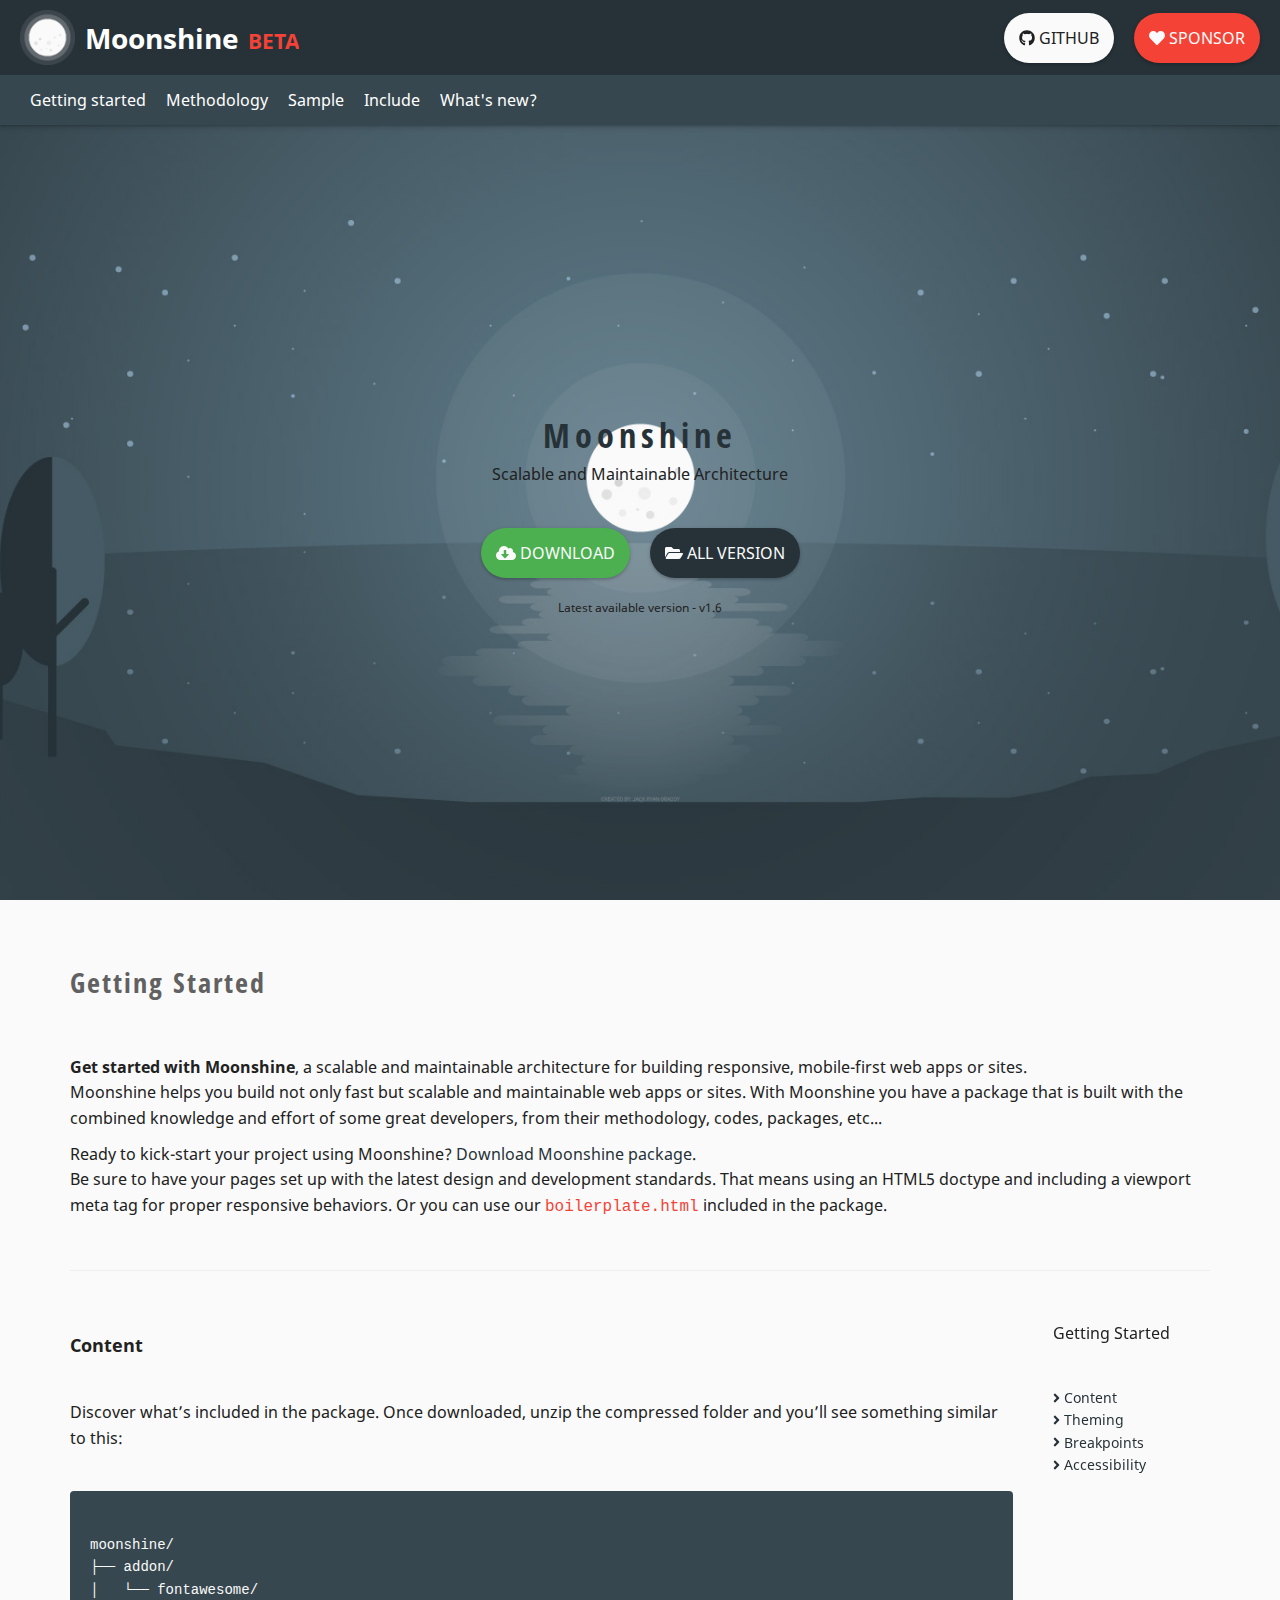
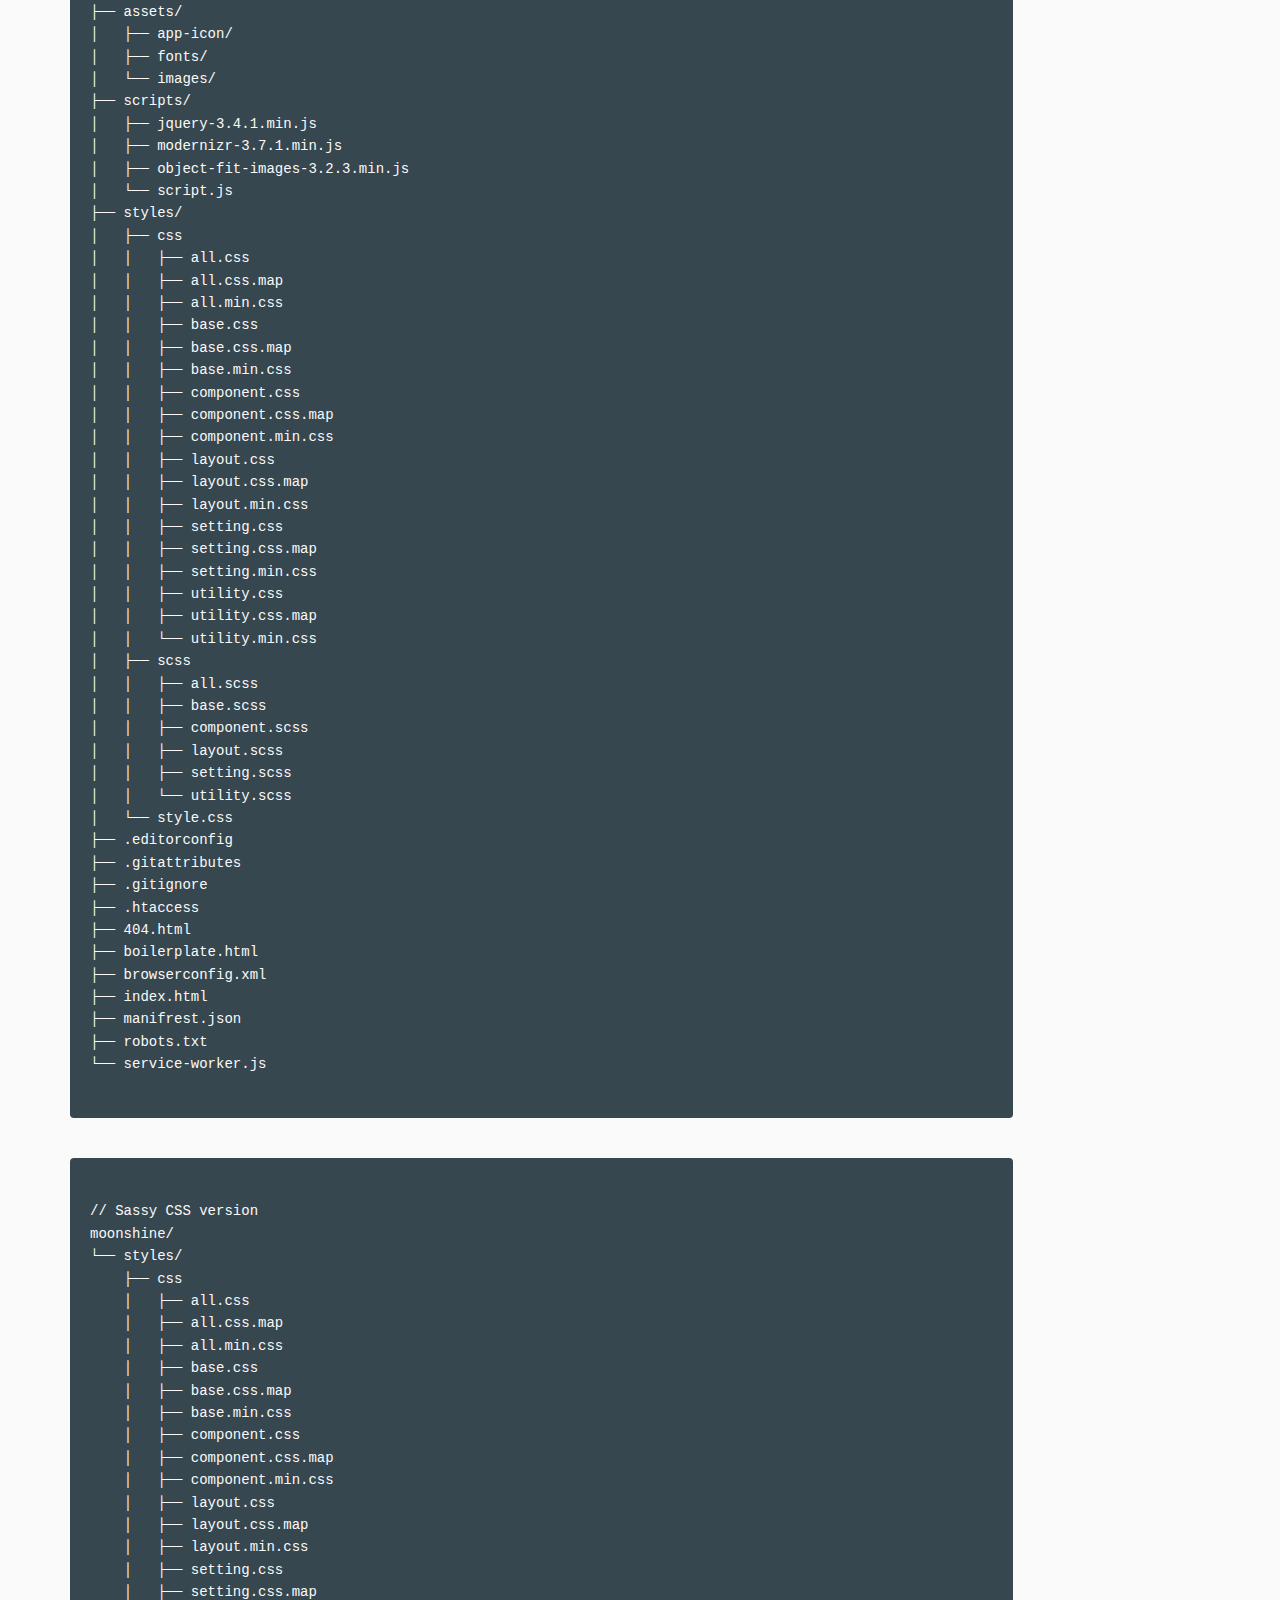
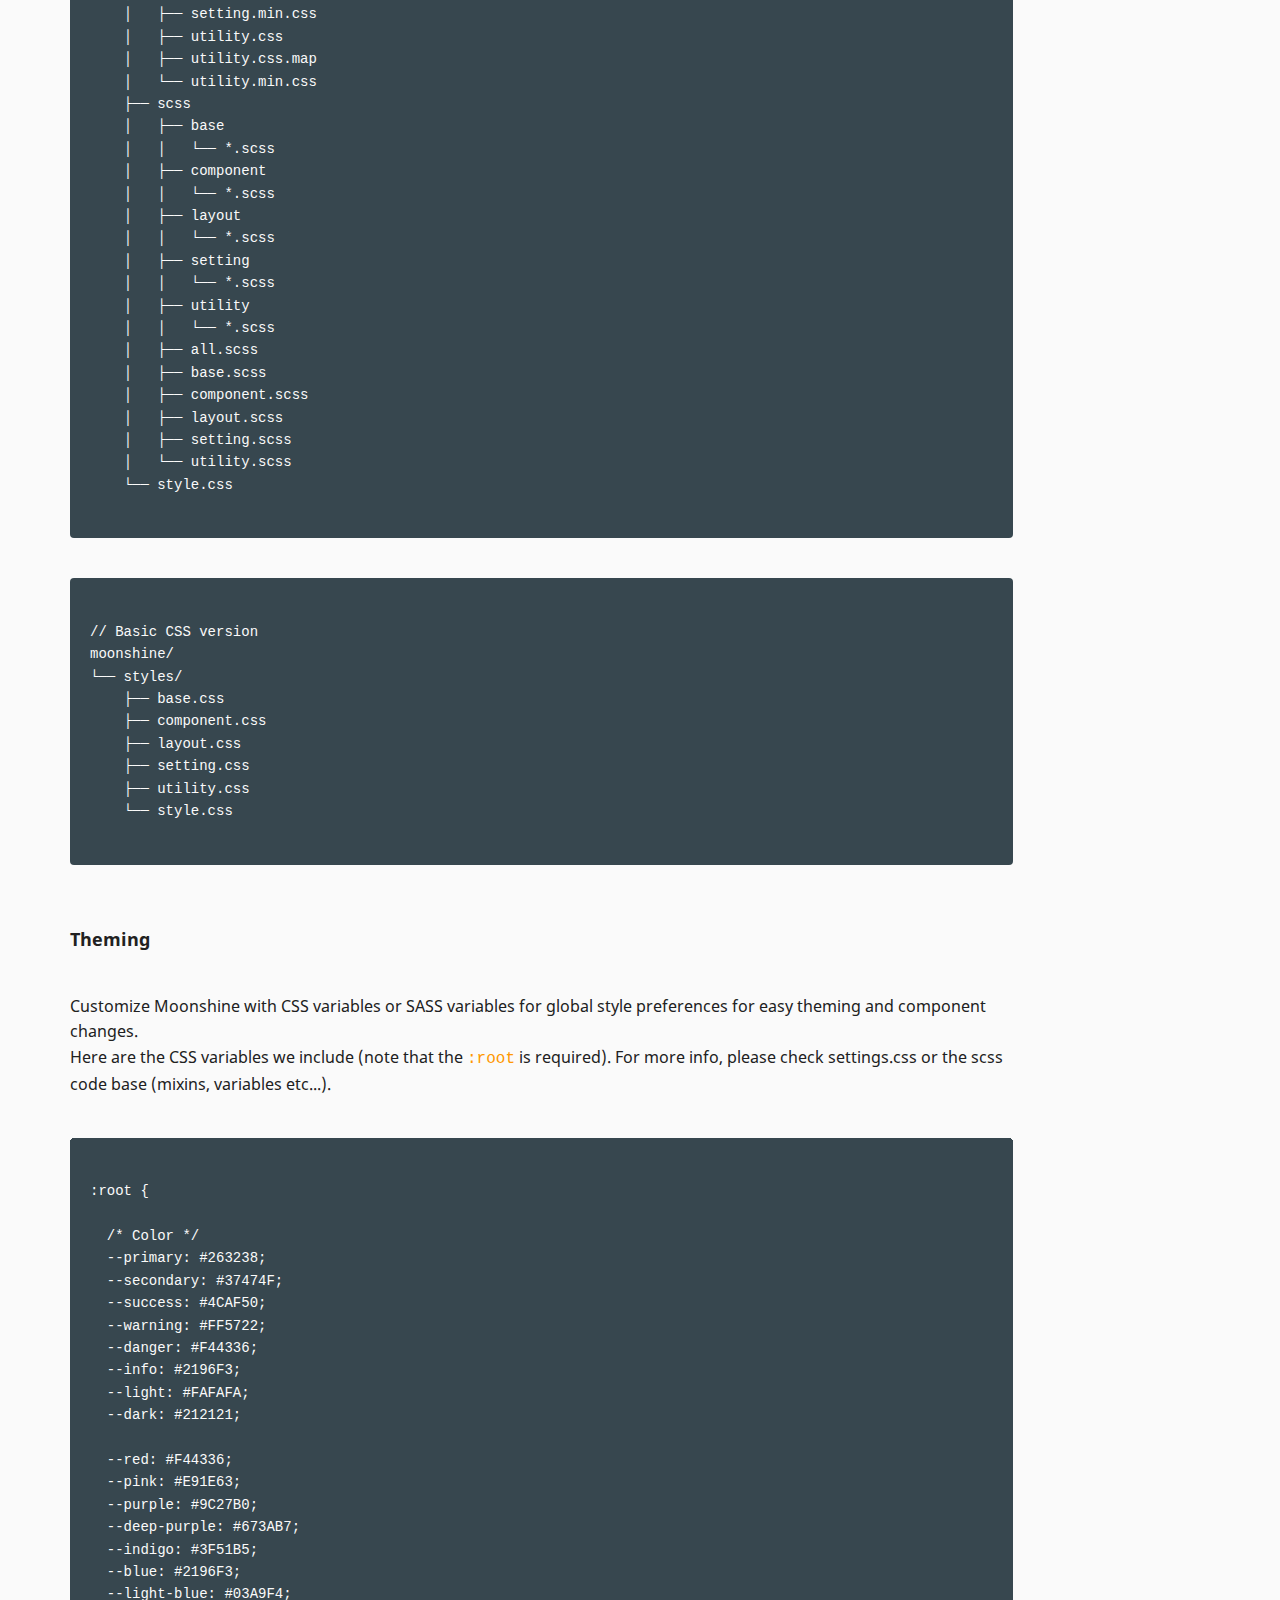
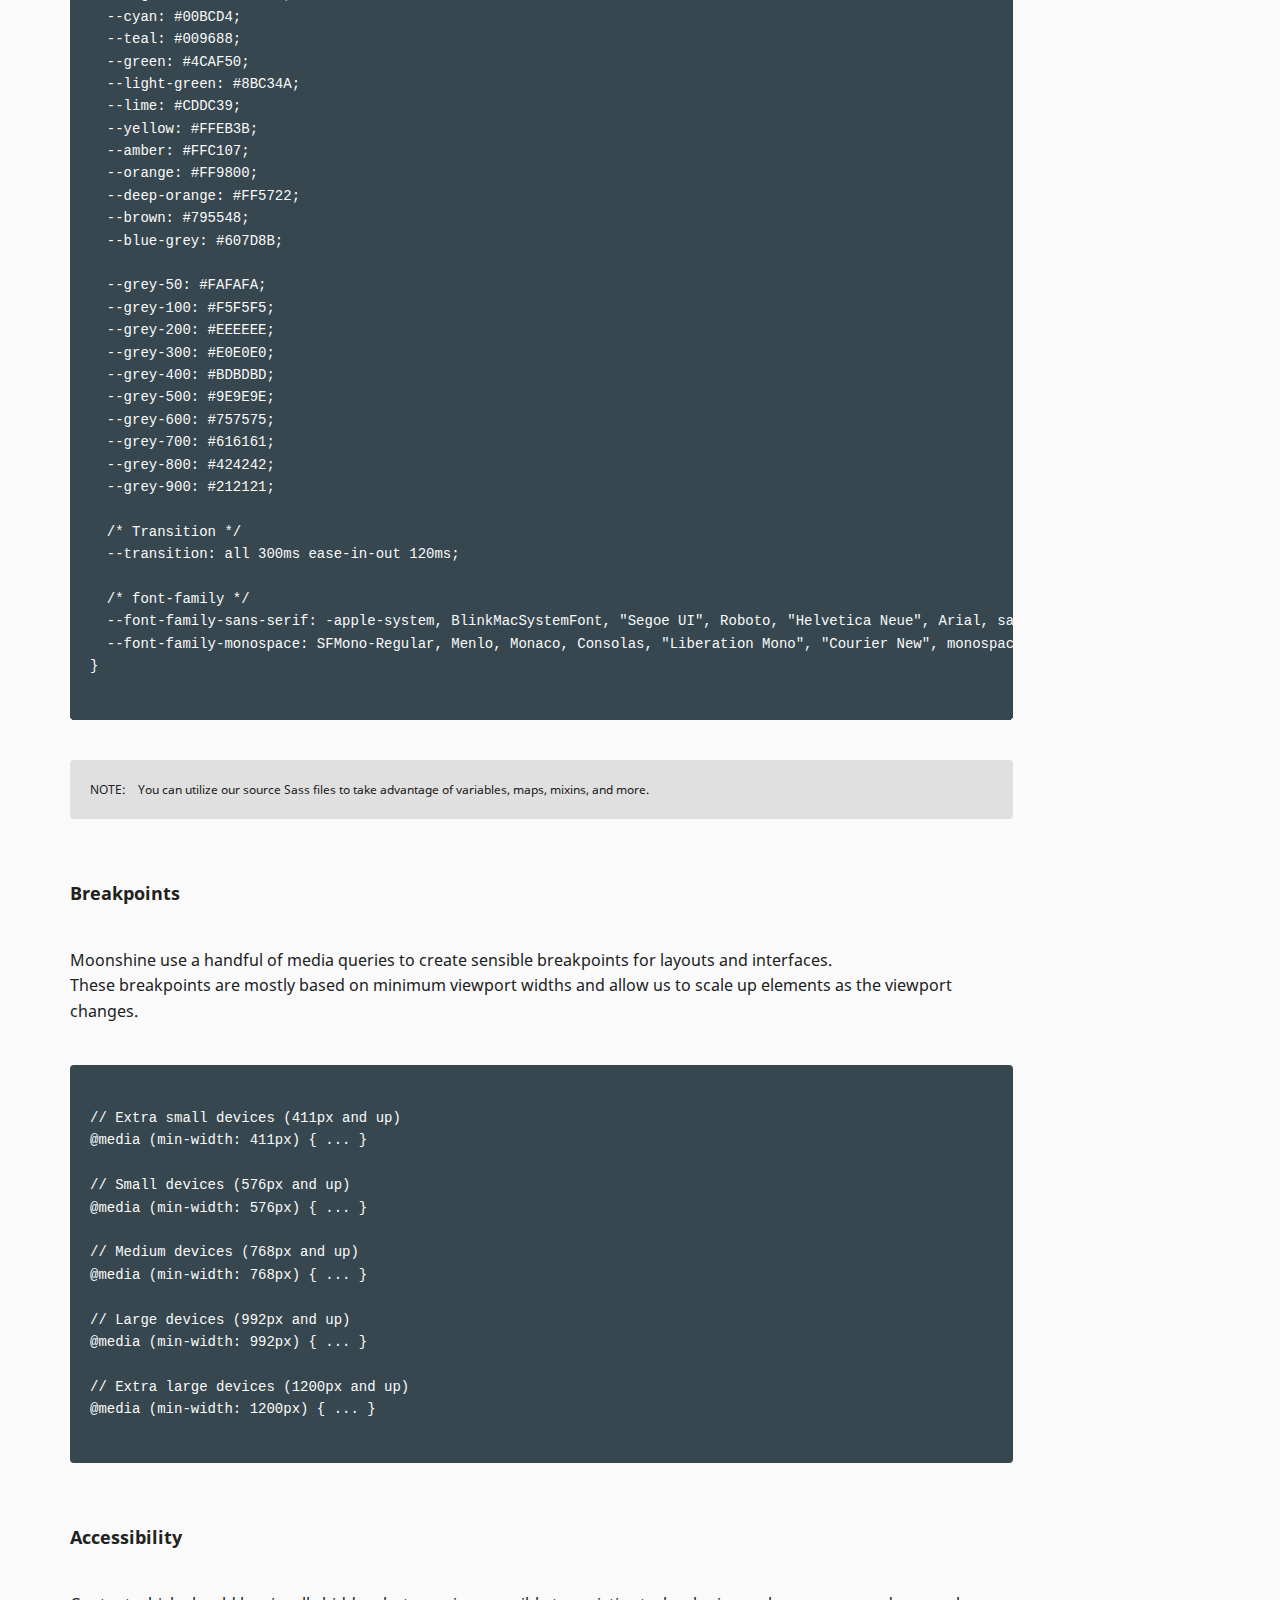
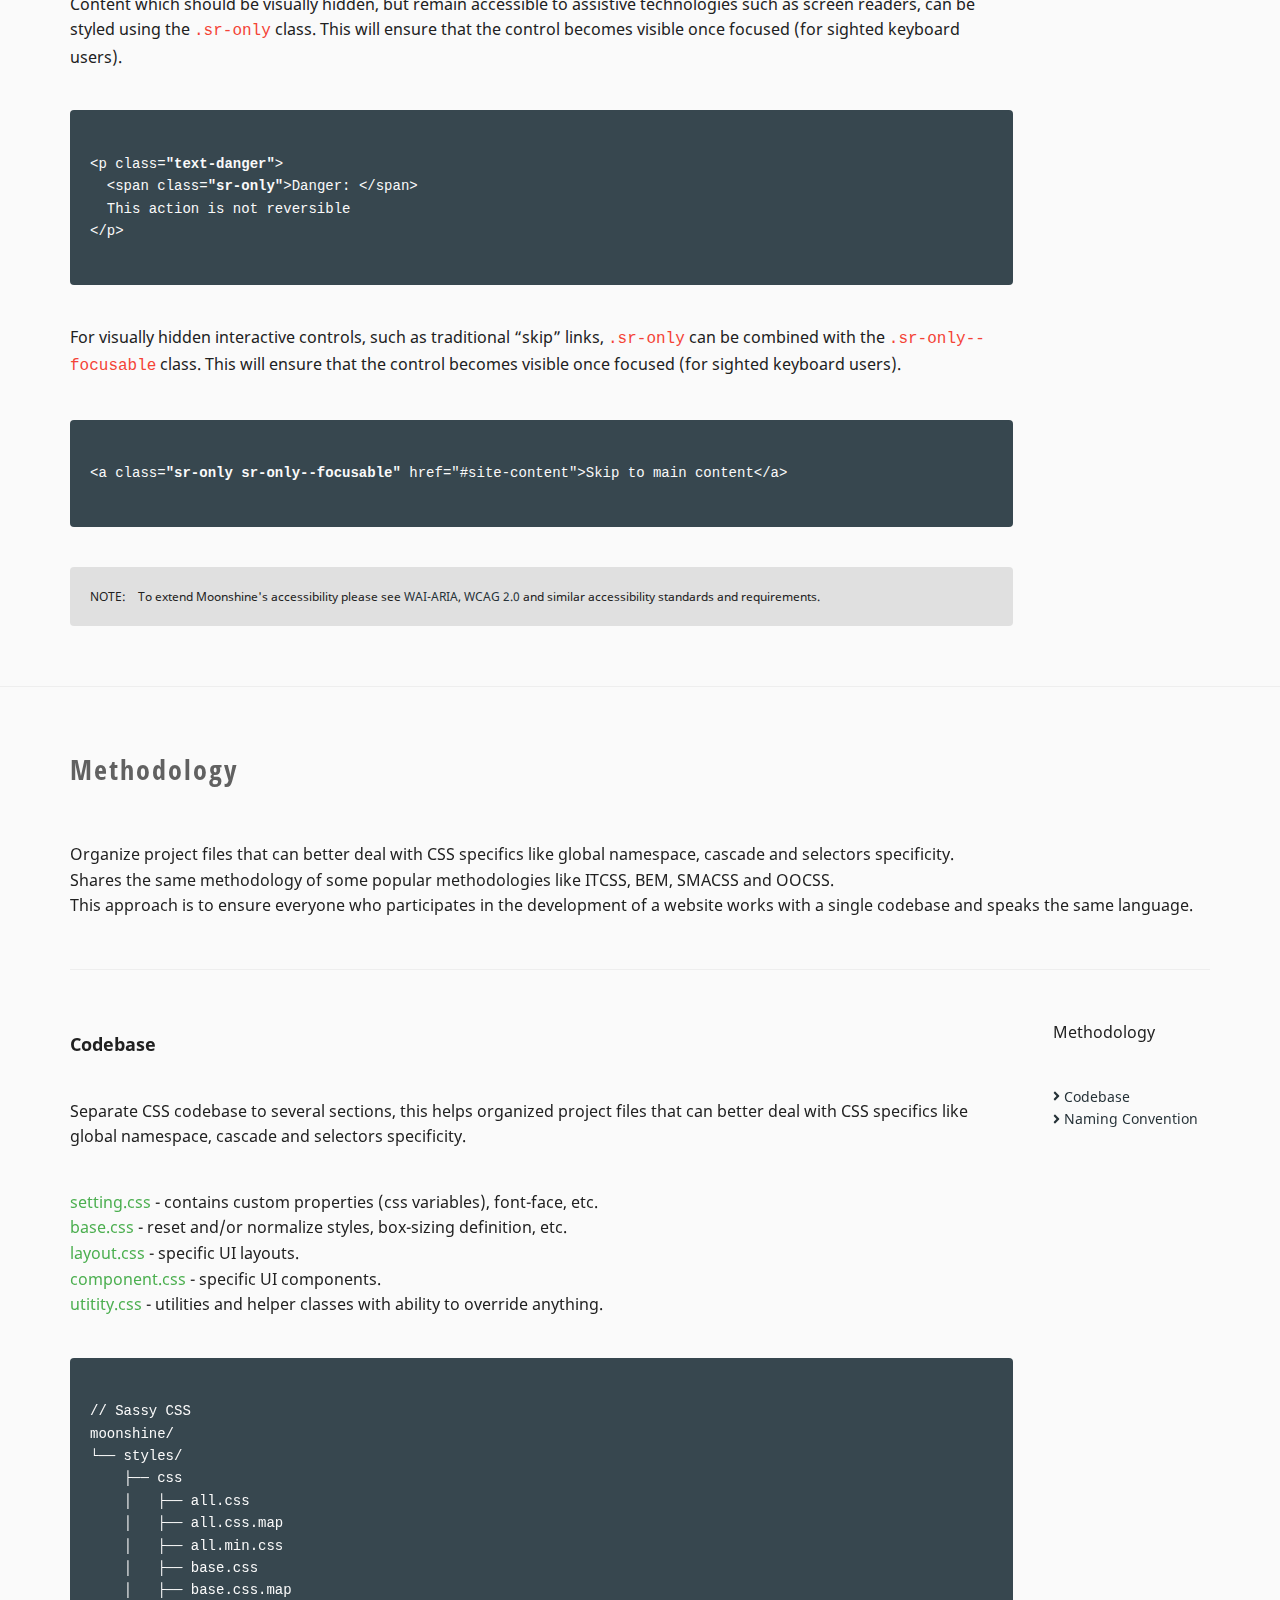
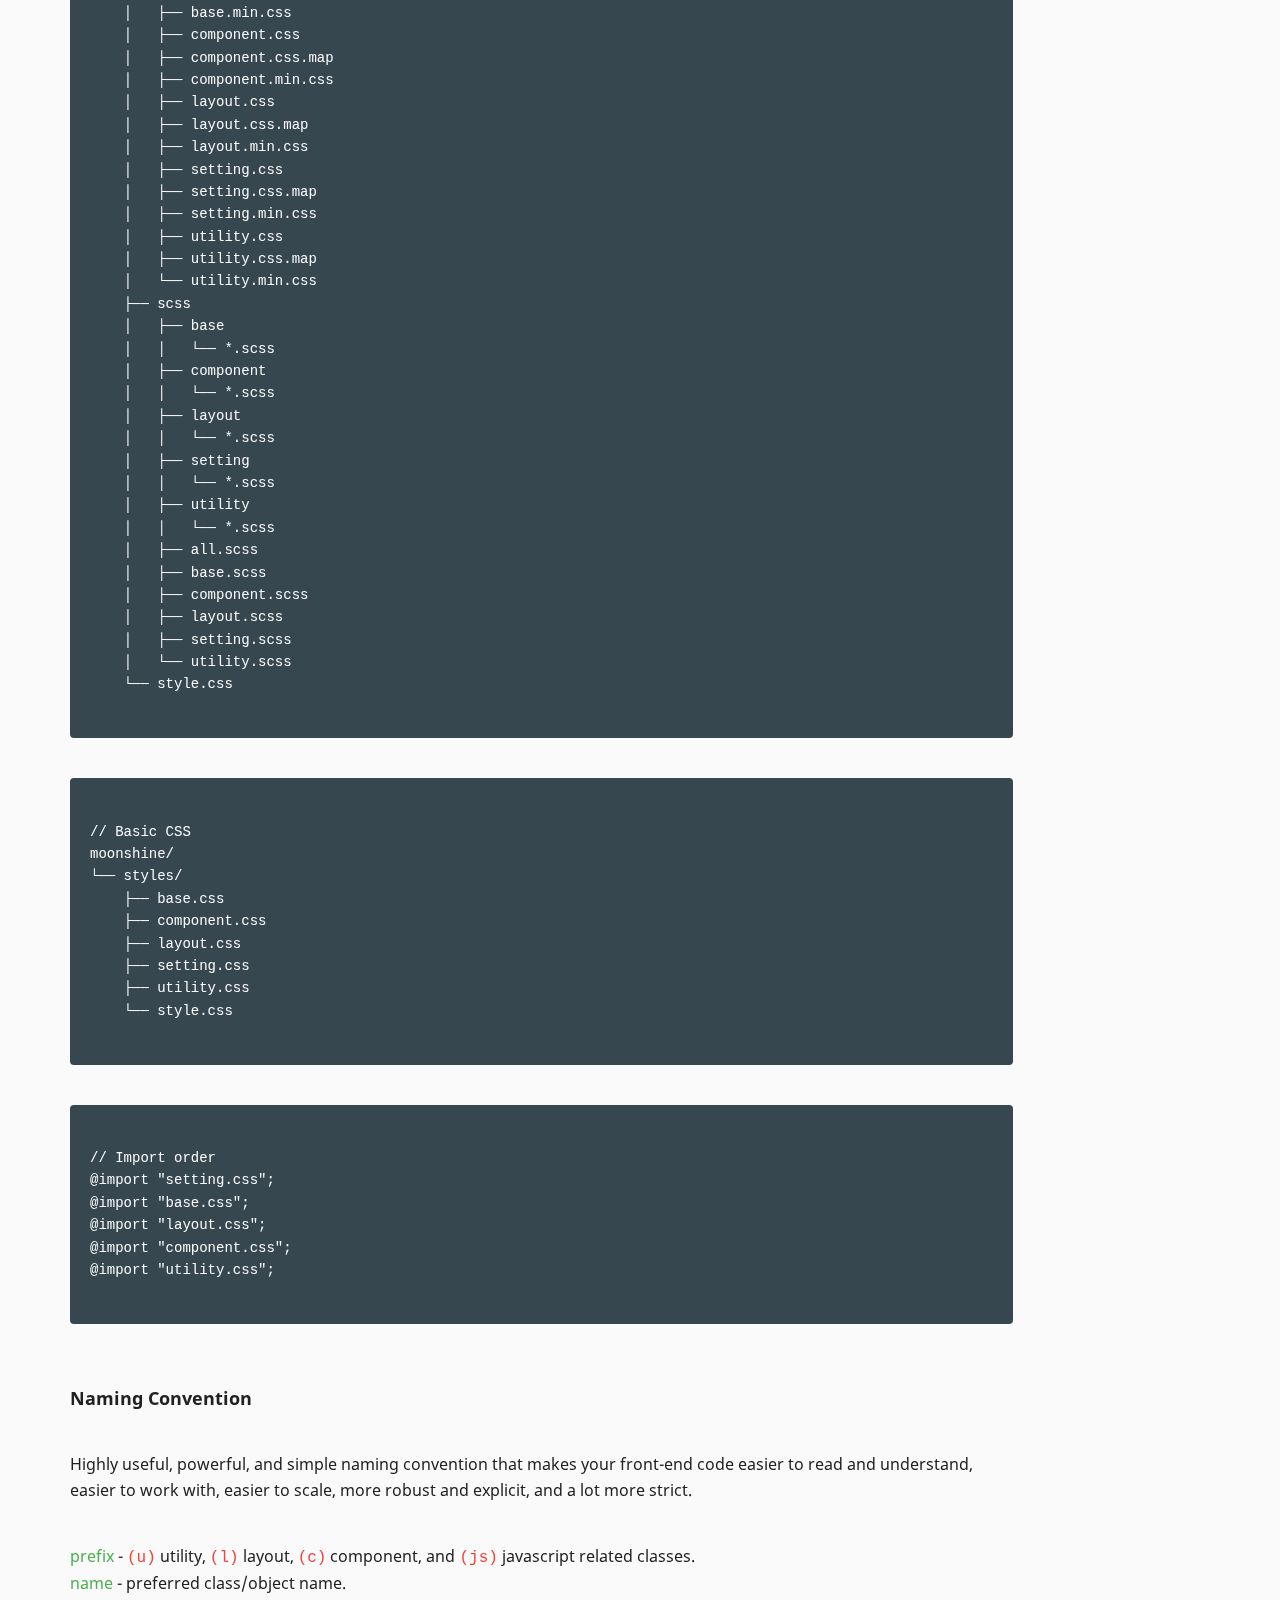
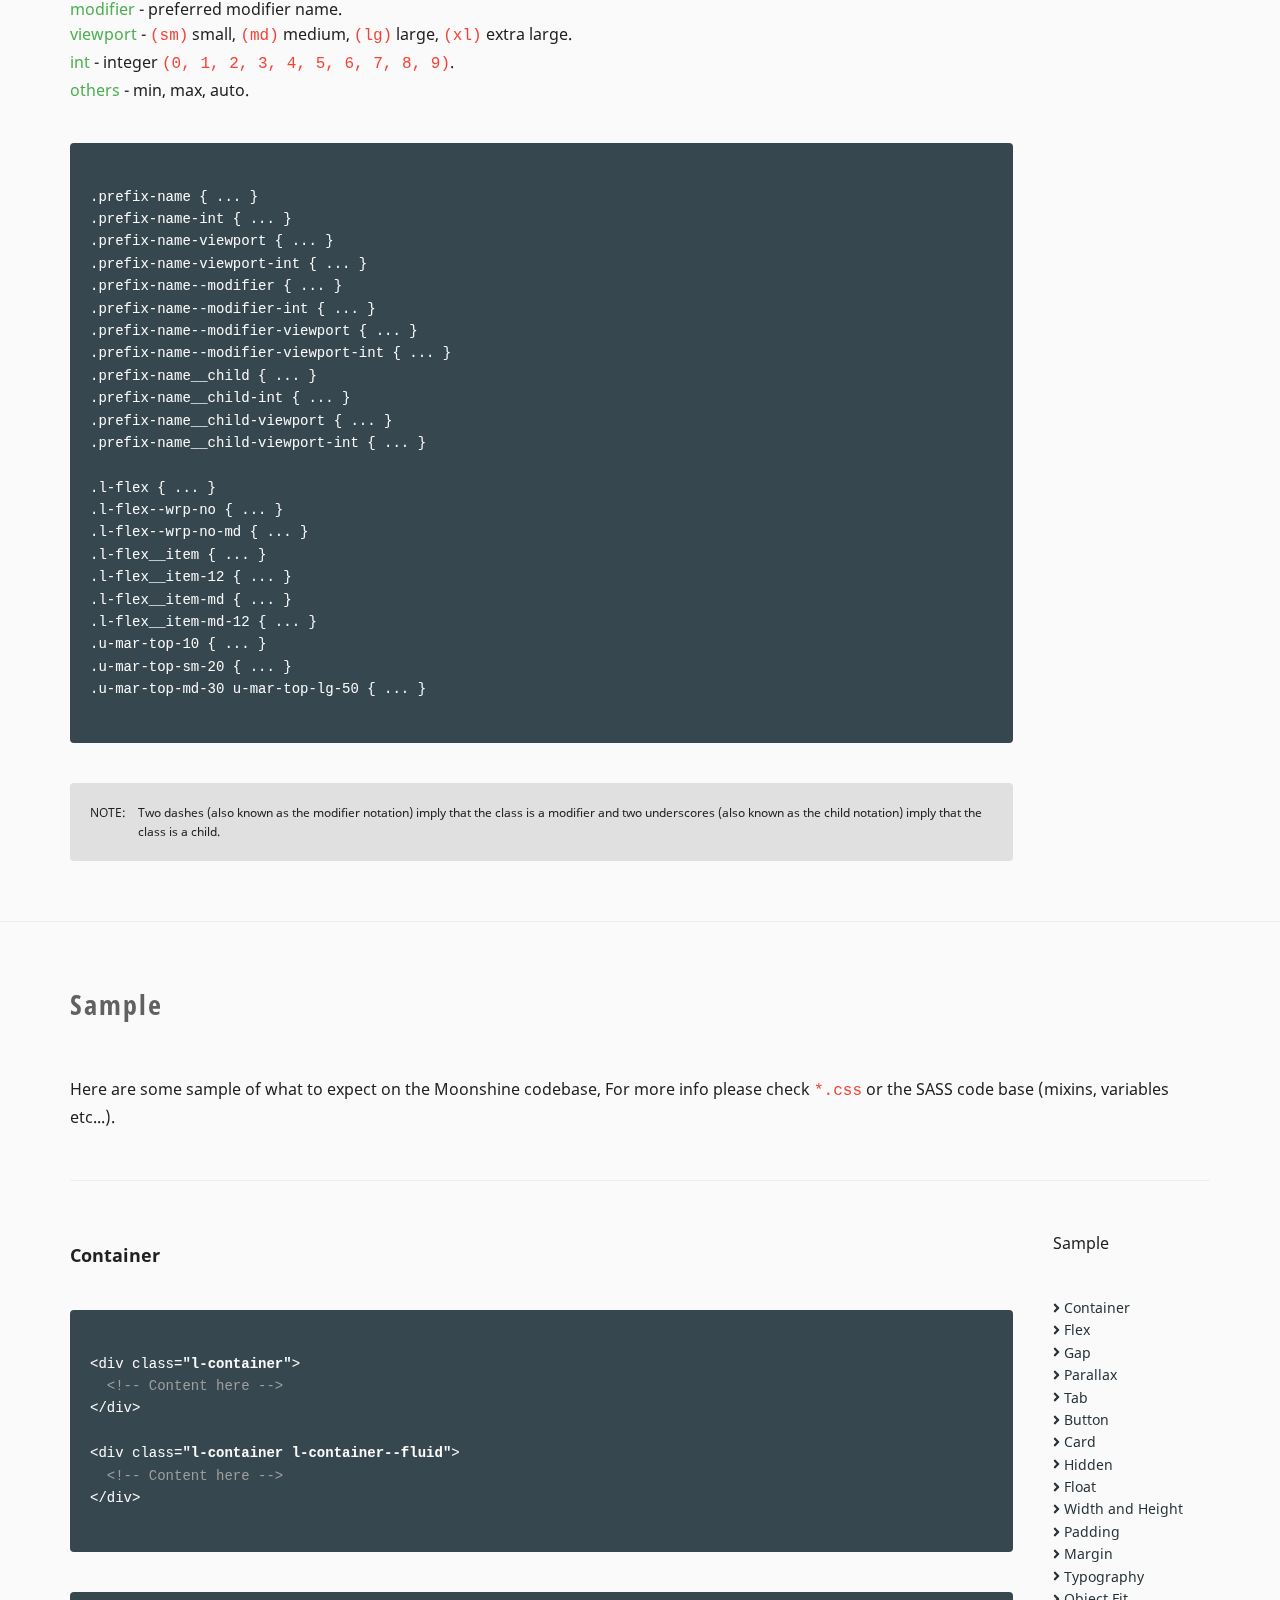
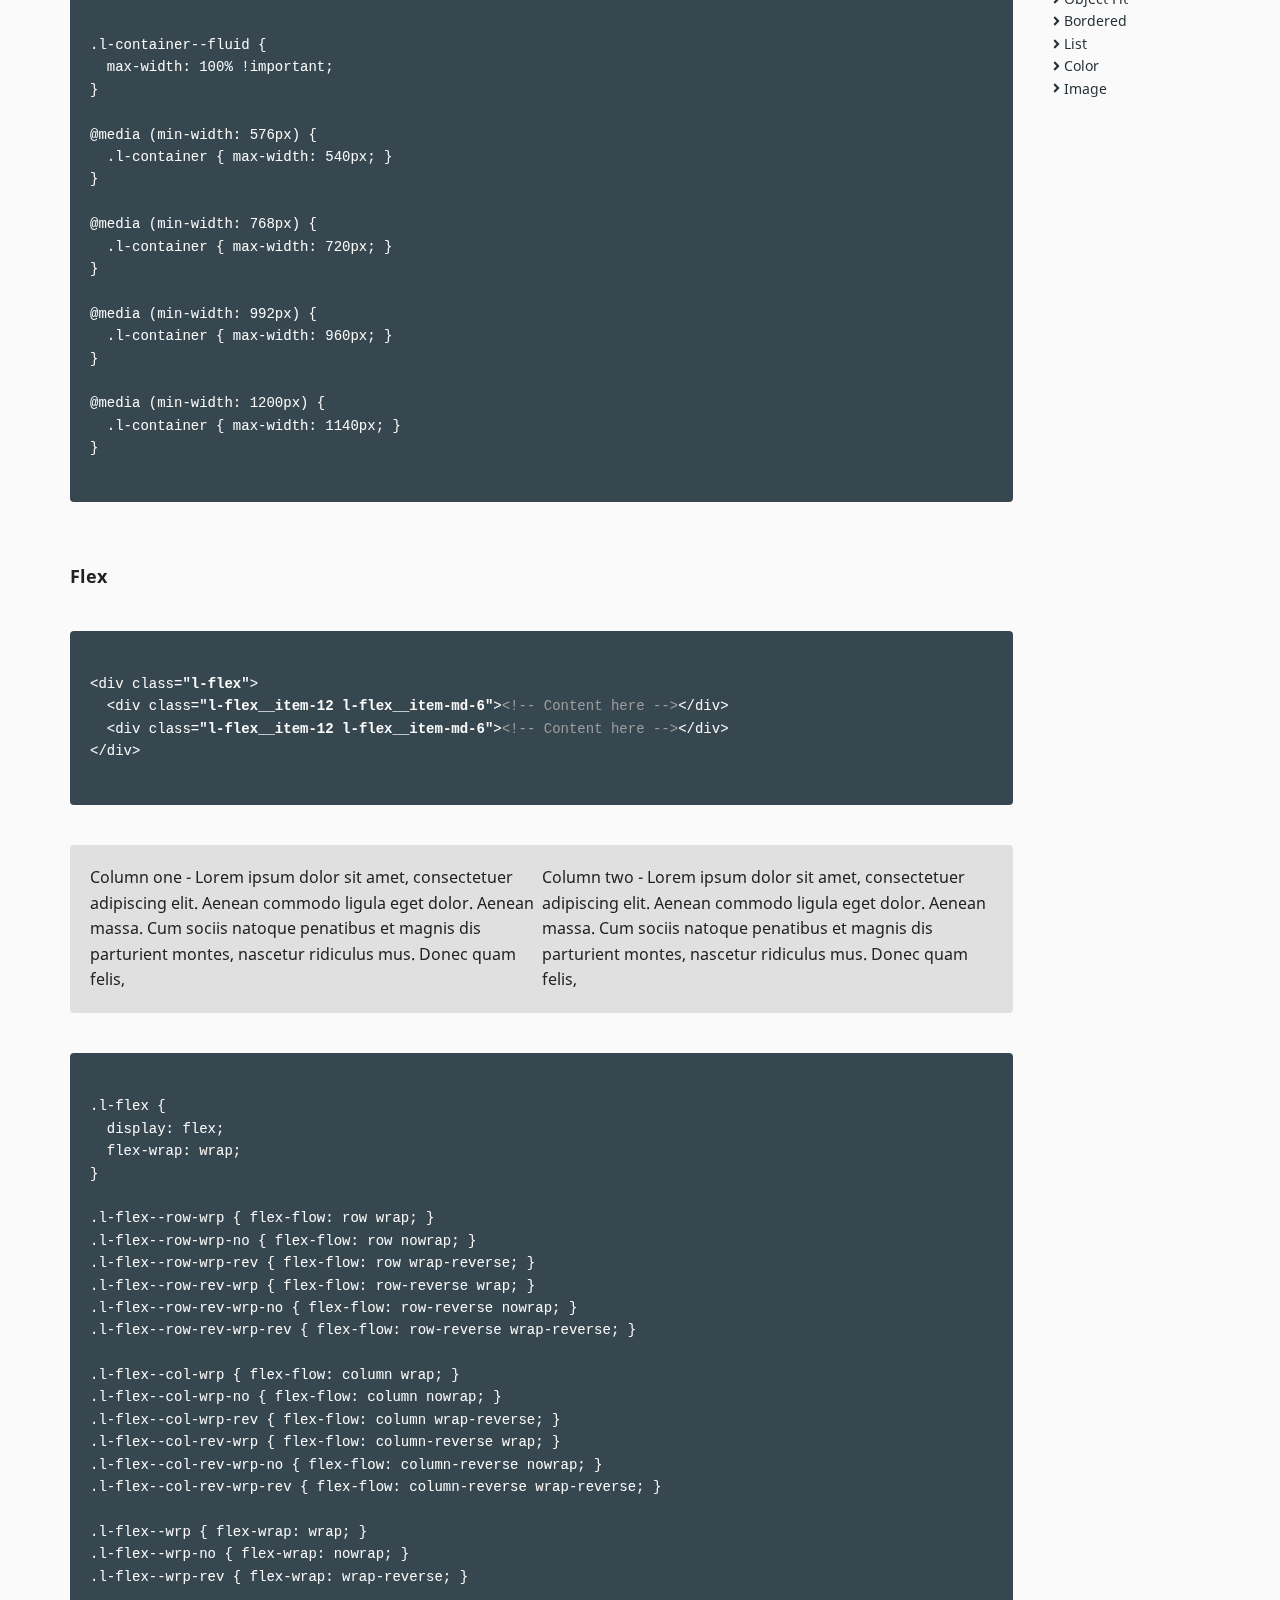
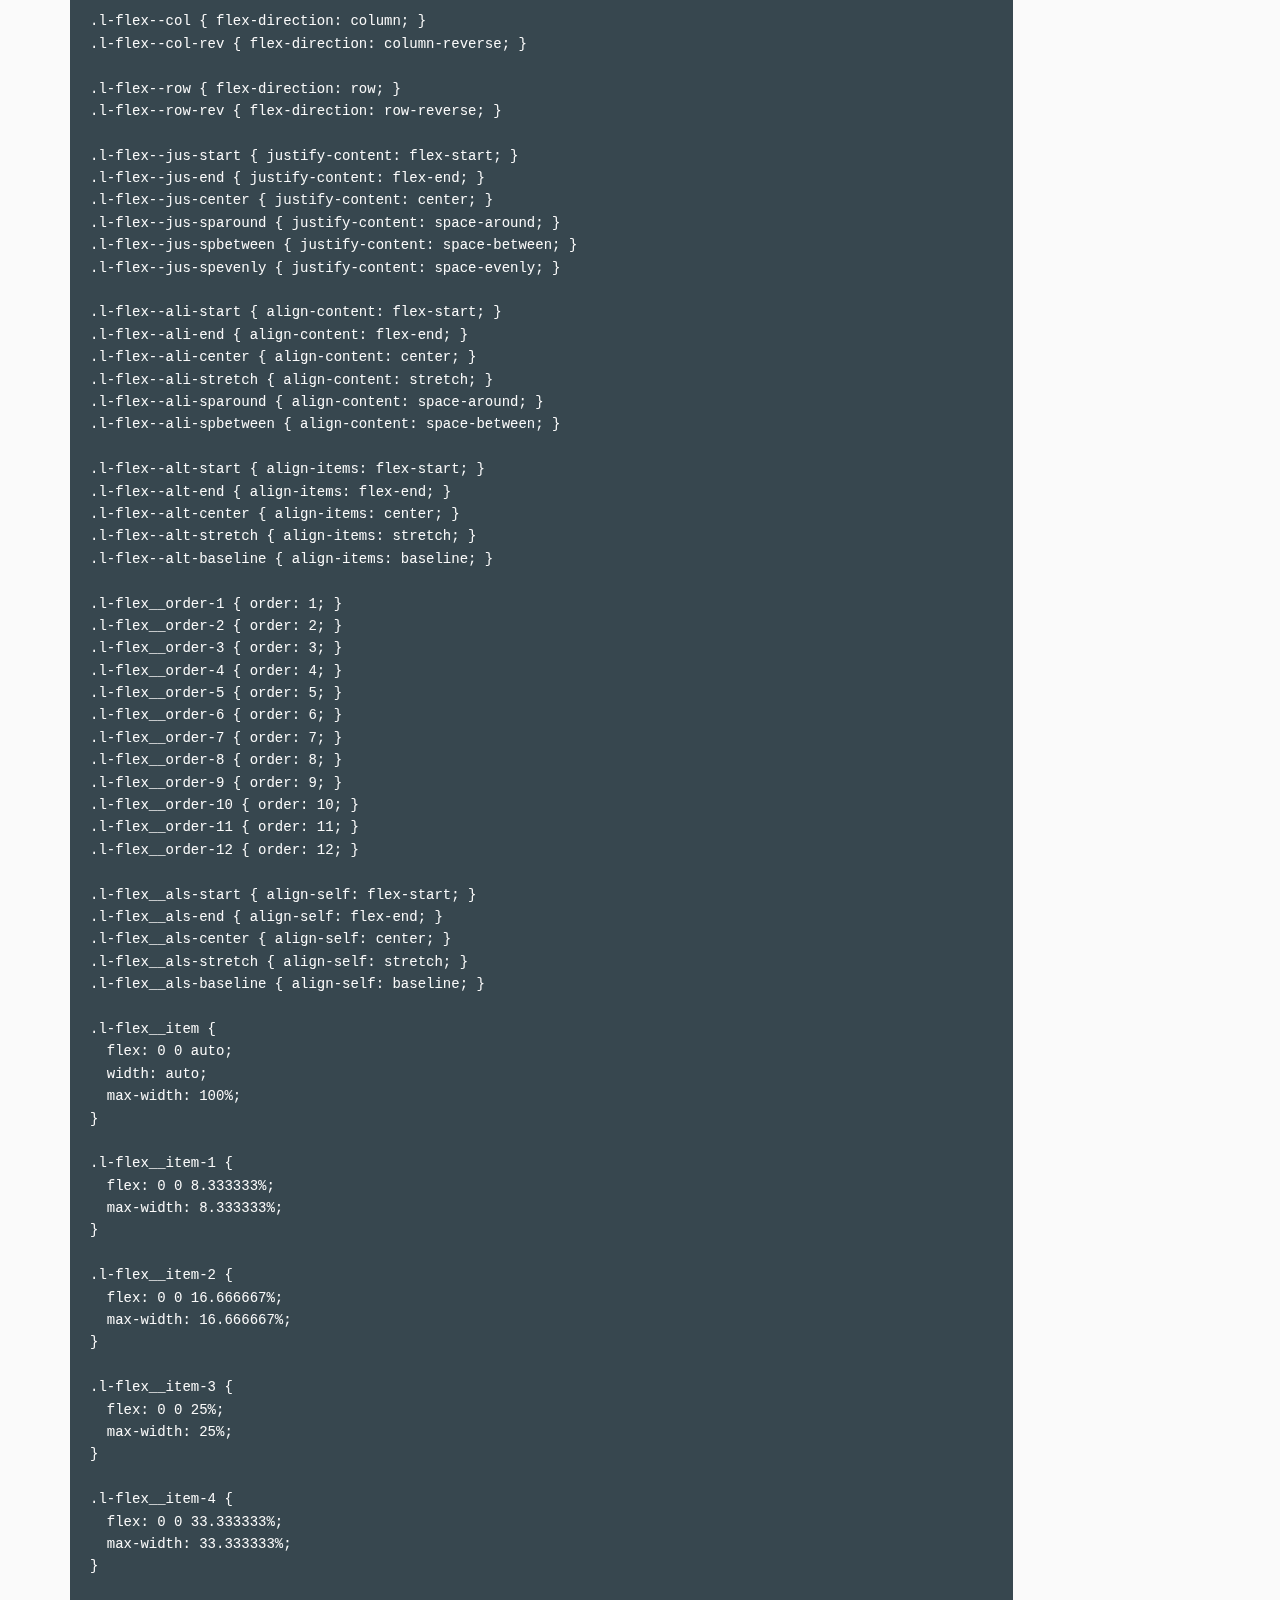
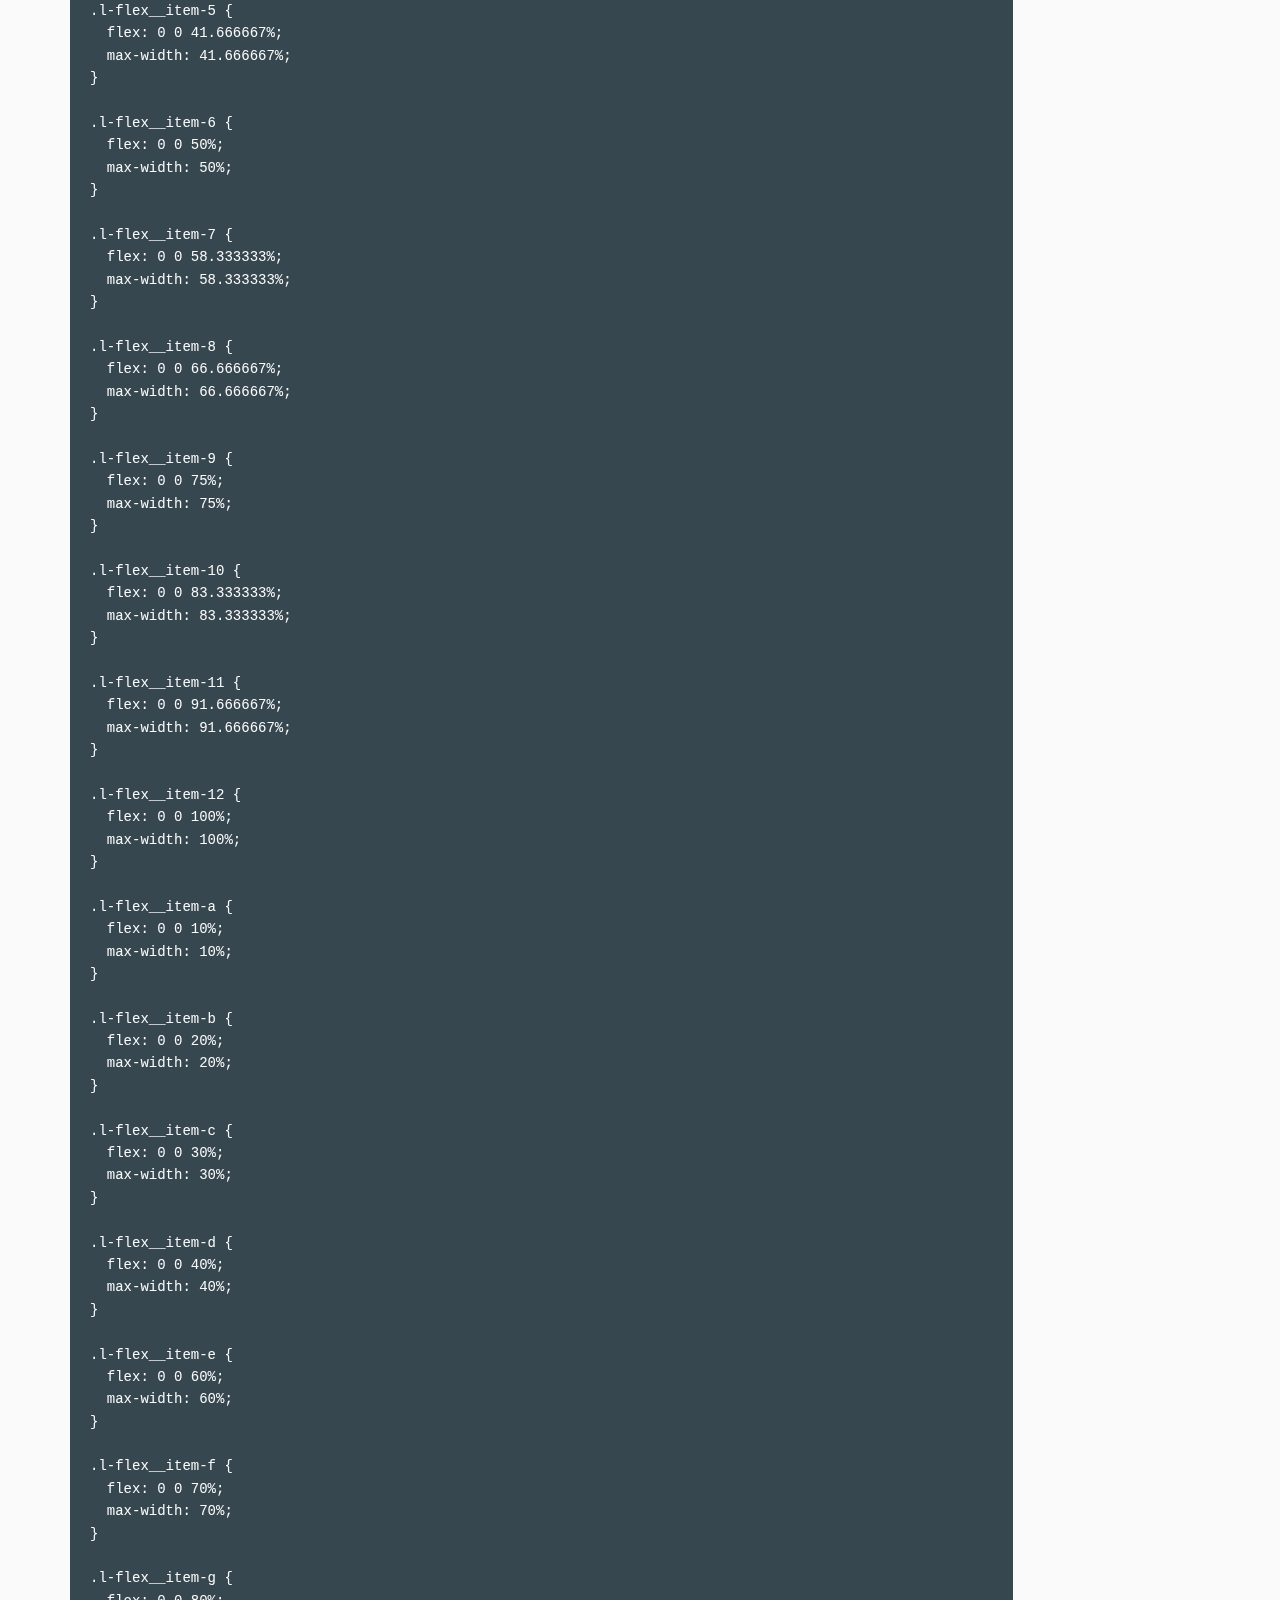
==== index.html @ 74287152 "Initial commit" ====
<!DOCTYPE html>
<html class="no-js" lang="EN">
  <head>
    <meta http-equiv="X-UA-Compatible" content="IE=edge">
    <meta charset="utf-8">

    <title>Moonshine - Scalable and Maintainable Architecture</title>

    <meta name="keywords" content="Moonshine, Front-end, boilerplate, Front-end boilerplate, Scalable, Maintainable">
    <meta name="description" content="Moonshine, a scalable and maintainable front-end web development boilerplate, created by Jack Ryan Oracoy">

    <meta property="og:site_name" content="Moonshine">
    <meta property="og:title" content="Moonshine - Scalable and Maintainable Architecture">
    <meta property="og:image" content="A string of Unicode characters forming a valid URL having the http or https scheme.">
    <meta property="og:type" content="website">
    <meta property="og:description" content="Moonshine, a scalable and maintainable front-end web development boilerplate, created by Jack Ryan Oracoy">

    <meta name="viewport" content="width=device-width, initial-scale=1">

    <meta name="mobile-web-app-capable" content="yes">
    <meta name="theme-color" content="#263238">

    <meta name="apple-mobile-web-app-capable" content="yes">
    <meta name="apple-mobile-web-app-status-bar-style" content="black">

    <meta name="msapplication-TileColor" content="#263238">
    <meta name="msapplication-TileImage" content="assets/app-icon/ms-icon-144x144.png">

    <link rel="apple-touch-icon" sizes="57x57" href="assets/app-icon/apple-icon-57x57.png">
    <link rel="apple-touch-icon" sizes="60x60" href="assets/app-icon/apple-icon-60x60.png">
    <link rel="apple-touch-icon" sizes="72x72" href="assets/app-icon/apple-icon-72x72.png">
    <link rel="apple-touch-icon" sizes="76x76" href="assets/app-icon/apple-icon-76x76.png">
    <link rel="apple-touch-icon" sizes="114x114" href="assets/app-icon/apple-icon-114x114.png">
    <link rel="apple-touch-icon" sizes="120x120" href="assets/app-icon/apple-icon-120x120.png">
    <link rel="apple-touch-icon" sizes="144x144" href="assets/app-icon/apple-icon-144x144.png">
    <link rel="apple-touch-icon" sizes="152x152" href="assets/app-icon/apple-icon-152x152.png">
    <link rel="apple-touch-icon" sizes="180x180" href="assets/app-icon/apple-icon-180x180.png">

    <link rel="icon" type="image/png" sizes="192x192" href="assets/app-icon/android-icon-192x192.png">
    <link rel="icon" type="image/png" sizes="32x32" href="assets/app-icon/favicon-32x32.png">
    <link rel="icon" type="image/png" sizes="96x96" href="assets/app-icon/favicon-96x96.png">
    <link rel="icon" type="image/png" sizes="16x16" href="assets/app-icon/favicon-16x16.png">
    <link rel="shortcut icon" href="assets/app-icon/favicon.ico">

    <link rel="manifest" href="manifest.json">

    <link rel="stylesheet" type="text/css" media="all" href="styles/style.css">
  </head>

  <body id="site-body">

    <!--[if IE]><p class="c-browser-notice">You are using an <strong>outdated</strong> browser. Please upgrade your browser to improve your experience and security.</p><![endif]-->

    <header class="l-site-header">

      <div class="l-site-header__content u-background-primary l-flex l-flex--jus-spbetween l-flex--alt-center">

        <div class="l-site-header__branding">
          <a class="c-site-branding" href="index.html">
          <img class="c-site-branding__logo" src="assets/images/moonshine.png" alt="Moonshine">
          <h1 class="c-site-branding__title">Moonshine&emsp13;<small class="u-color-danger">BETA</small></h1></a>
        </div><!-- End - branding -->

        <div class="l-site-header__action l-flex l-flex--col l-flex--row-md l-flex--jus-center l-gap-20">
          <div class="l-gap__item"><a class="c-button c-button--light" href="https://github.com/jackryanoracoy/moonshine"><i class="fab fa-github"></i><span class="u-hidden-lg-max">&nbsp;GitHub</span></a></div>
          <div class="l-gap__item"><a class="c-button c-button--danger" href="https://www.patreon.com/jackro"><i class="fas fa-heart"></i><span class="u-hidden-lg-max">&nbsp;Sponsor</span></a></div>
        </div><!-- End - cta -->

        <div class="l-site-header__menu u-hidden-lg-min">
          <a class="c-site-menu" href="javascript:void(0)"><span class="c-site-menu__box"><span class="c-site-menu__inner"></span></span></a>
        </div><!-- End - menu -->

      </div><!-- End - content -->

      <div class="l-site-header__content u-background-secondary">

        <nav class="l-site-header__navigation">
          <ul class="c-site-nav">
            <li class="c-site-nav__item"><a href="#start">Getting started</a></li>
            <li class="c-site-nav__item"><a href="#method">Methodology</a></li>
            <li class="c-site-nav__item"><a href="#sample">Sample</a></li>
            <li class="c-site-nav__item"><a href="#include">Include</a></li>
            <li class="c-site-nav__item"><a href="#new">What's new?</a></li>
          </ul><!-- End - site-nav -->
        </nav><!-- End - navigation -->

      </div><!-- End - content -->

    </header><!-- End - site-header -->


    <main class="l-site-main">

      <div class="l-site-atf l-parallax u-background-grey-200">

        <div class="l-container l-flex l-flex--alt-center u-height-100">
          <div class="l-flex__item-12">
            <section class="l-section l-section--padding-narrow">

              <h2 class="c-heading-above-the-fold u-text-center">Moonshine</h2>
              <p class="u-text-center u-mar-bottom-20 u-mar-bottom-lg-40">Scalable and Maintainable Architecture</p>
              <div class="l-flex l-flex--jus-center l-gap-20 u-mar-bottom-10">
                <div class="l-gap__item"><a class="c-button c-button--success" href="https://github.com/jackryanoracoy/moonshine/archive/1.6.zip"><i class="fas fa-cloud-download-alt"></i>&nbsp;Download</a></div>
                <div class="l-gap__item"><a class="c-button" href="https://github.com/jackryanoracoy/moonshine/releases"><i class="fas fa-folder-open"></i><span class="u-hidden-lg-max">&nbsp;All Version</span></a></div>
              </div>
              <p class="u-text-center u-font-small">Latest available version - v1.6</p>

            </section><!-- End - section -->
          </div><!-- End - flex content -->
        </div><!-- End - container -->

        <picture>
          <source media="(min-width: 992px)" srcset="assets/images/image-above-the-fold@2x.jpg 2x, assets/images/image-above-the-fold.jpg">
          <source media="(max-width: 991px)" srcset="assets/images/image-above-the-fold_m@2x.jpg 2x, assets/images/image-above-the-fold_m.jpg">
          <img class="l-parallax__image" data-speed="-1" src="assets/images/image-above-the-fold.jpg" alt="Parallax Image">
        </picture><!-- End - parallax image -->

      </div><!-- End - site-atf, parallax -->

      <article class="l-site-content">

        <!-- This heading is for screen reader -->
        <h6 class="sr-only">Moonshine - Scalable and Maintainable Architecture</h6>

        <div class="u-bordered u-bordered--bottom u-bordered--seq">
          <div class="l-container">
            <section id="start" class="l-section">

              <h2 class="c-heading-section u-mar-bottom-20 u-mar-bottom-lg-50">Getting Started</h2>

              <div class="u-bordered u-bordered--bottom u-pad-bottom-20 u-pad-bottom-md-50">
                <p class="u-mar-bottom-10"><strong>Get started with Moonshine</strong>, a scalable and maintainable architecture for building responsive, mobile-first web apps or sites.
                <br>Moonshine helps you build not only fast but scalable and maintainable web apps or sites. With Moonshine you have a package that is built with the combined knowledge and effort of some great developers, from their methodology, codes, packages, etc...</p>

                <p>Ready to kick-start your project using Moonshine? <a href="https://github.com/jackryanoracoy/moonshine/releases">Download Moonshine package</a>.
                <br>Be sure to have your pages set up with the latest design and development standards. That means using an HTML5 doctype and including a viewport meta tag for proper responsive behaviors. Or you can use our <code class="u-color-danger">boilerplate.html</code> included in the package.</p>
              </div>

              <div class="l-flex l-gap-20 l-gap-md-40">
                <div class="l-flex__item-12 l-flex__item-md-9 l-flex__item-lg-10 l-gap__item">
                  <article id="content" class="l-article">

                    <h3 class="c-heading-article u-mar-bottom-20 u-mar-bottom-lg-40">Content</h3>

                    <p class="u-mar-bottom-20 u-mar-bottom-lg-40">Discover what’s included in the package. Once downloaded, unzip the compressed folder and you’ll see something similar to this:</p>

                    <div class="c-highlight u-mar-bottom-20 u-mar-bottom-lg-40">
                      <pre><code>
                      moonshine/
                      ├── addon/
                      │   └── fontawesome/
                      ├── assets/
                      │   ├── app-icon/
                      │   ├── fonts/
                      │   └── images/
                      ├── scripts/
                      │   ├── jquery-3.4.1.min.js
                      │   ├── modernizr-3.7.1.min.js
                      │   ├── object-fit-images-3.2.3.min.js
                      │   └── script.js
                      ├── styles/
                      │   ├── css
                      │   │   ├── all.css
                      │   │   ├── all.css.map
                      │   │   ├── all.min.css
                      │   │   ├── base.css
                      │   │   ├── base.css.map
                      │   │   ├── base.min.css
                      │   │   ├── component.css
                      │   │   ├── component.css.map
                      │   │   ├── component.min.css
                      │   │   ├── layout.css
                      │   │   ├── layout.css.map
                      │   │   ├── layout.min.css
                      │   │   ├── setting.css
                      │   │   ├── setting.css.map
                      │   │   ├── setting.min.css
                      │   │   ├── utility.css
                      │   │   ├── utility.css.map
                      │   │   └── utility.min.css
                      │   ├── scss
                      │   │   ├── all.scss
                      │   │   ├── base.scss
                      │   │   ├── component.scss
                      │   │   ├── layout.scss
                      │   │   ├── setting.scss
                      │   │   └── utility.scss
                      │   └── style.css
                      ├── .editorconfig
                      ├── .gitattributes
                      ├── .gitignore
                      ├── .htaccess
                      ├── 404.html
                      ├── boilerplate.html
                      ├── browserconfig.xml
                      ├── index.html
                      ├── manifrest.json
                      ├── robots.txt
                      └── service-worker.js
                      <!-- Sample Codes -->
                      </code></pre>
                    </div>

                    <div class="c-highlight u-mar-bottom-20 u-mar-bottom-lg-40">
                      <pre><code>
                      // Sassy CSS version
                      moonshine/
                      └── styles/
                          ├── css
                          │   ├── all.css
                          │   ├── all.css.map
                          │   ├── all.min.css
                          │   ├── base.css
                          │   ├── base.css.map
                          │   ├── base.min.css
                          │   ├── component.css
                          │   ├── component.css.map
                          │   ├── component.min.css
                          │   ├── layout.css
                          │   ├── layout.css.map
                          │   ├── layout.min.css
                          │   ├── setting.css
                          │   ├── setting.css.map
                          │   ├── setting.min.css
                          │   ├── utility.css
                          │   ├── utility.css.map
                          │   └── utility.min.css
                          ├── scss
                          │   ├── base
                          │   │   └── *.scss
                          │   ├── component
                          │   │   └── *.scss
                          │   ├── layout
                          │   │   └── *.scss
                          │   ├── setting
                          │   │   └── *.scss
                          │   ├── utility
                          │   │   └── *.scss
                          │   ├── all.scss
                          │   ├── base.scss
                          │   ├── component.scss
                          │   ├── layout.scss
                          │   ├── setting.scss
                          │   └── utility.scss
                          └── style.css
                      <!-- Sample Codes -->
                      </code></pre>
                    </div>

                    <div class="c-highlight">
                      <pre><code>
                      // Basic CSS version
                      moonshine/
                      └── styles/
                          ├── base.css
                          ├── component.css
                          ├── layout.css
                          ├── setting.css
                          ├── utility.css
                          └── style.css
                      <!-- Sample Codes -->
                      </code></pre>
                    </div>

                  </article><!-- End - article -->

                  <article id="theming" class="l-article">

                    <h3 class="c-heading-article u-mar-bottom-20 u-mar-bottom-lg-40">Theming</h3>

                    <p class="u-mar-bottom-20 u-mar-bottom-lg-40">Customize Moonshine with CSS variables or SASS variables for global style preferences for easy theming and component changes.
                    <br>Here are the CSS variables we include (note that the <code class="u-color-warning">:root</code> is required). For more info, please check settings.css or the scss code base (mixins, variables etc...).</p>

                    <div class="c-highlight u-mar-bottom-20 u-mar-bottom-lg-40">
                      <pre><code>
                      :root {

                        /* Color */
                        --primary: #263238;
                        --secondary: #37474F;
                        --success: #4CAF50;
                        --warning: #FF5722;
                        --danger: #F44336;
                        --info: #2196F3;
                        --light: #FAFAFA;
                        --dark: #212121;

                        --red: #F44336;
                        --pink: #E91E63;
                        --purple: #9C27B0;
                        --deep-purple: #673AB7;
                        --indigo: #3F51B5;
                        --blue: #2196F3;
                        --light-blue: #03A9F4;
                        --cyan: #00BCD4;
                        --teal: #009688;
                        --green: #4CAF50;
                        --light-green: #8BC34A;
                        --lime: #CDDC39;
                        --yellow: #FFEB3B;
                        --amber: #FFC107;
                        --orange: #FF9800;
                        --deep-orange: #FF5722;
                        --brown: #795548;
                        --blue-grey: #607D8B;

                        --grey-50: #FAFAFA;
                        --grey-100: #F5F5F5;
                        --grey-200: #EEEEEE;
                        --grey-300: #E0E0E0;
                        --grey-400: #BDBDBD;
                        --grey-500: #9E9E9E;
                        --grey-600: #757575;
                        --grey-700: #616161;
                        --grey-800: #424242;
                        --grey-900: #212121;

                        /* Transition */
                        --transition: all 300ms ease-in-out 120ms;

                        /* font-family */
                        --font-family-sans-serif: -apple-system, BlinkMacSystemFont, "Segoe UI", Roboto, "Helvetica Neue", Arial, sans-serif, "Apple Color Emoji", "Segoe UI Emoji", "Segoe UI Symbol";
                        --font-family-monospace: SFMono-Regular, Menlo, Monaco, Consolas, "Liberation Mono", "Courier New", monospace;
                      }
                      <!-- Sample Codes -->
                      </code></pre>
                    </div>

                    <p class="l-flex l-flex--wrp-no u-font-small c-highlight c-highlight--grey">
                    <span>NOTE:&emsp;</span>
                    <span>You can utilize our source Sass files to take advantage of variables, maps, mixins, and more.</span></p>

                  </article><!-- End - article -->

                  <article id="breakpoints" class="l-article">

                    <h3 class="c-heading-article u-mar-bottom-20 u-mar-bottom-lg-40">Breakpoints</h3>

                    <p class="u-mar-bottom-20 u-mar-bottom-lg-40">Moonshine use a handful of media queries to create sensible breakpoints for layouts and interfaces.
                    <br>These breakpoints are mostly based on minimum viewport widths and allow us to scale up elements as the viewport changes.</p>

                    <div class="c-highlight">
                      <pre><code>
                      // Extra small devices (411px and up)
                      @media (min-width: 411px) { ... }

                      // Small devices (576px and up)
                      @media (min-width: 576px) { ... }

                      // Medium devices (768px and up)
                      @media (min-width: 768px) { ... }

                      // Large devices (992px and up)
                      @media (min-width: 992px) { ... }

                      // Extra large devices (1200px and up)
                      @media (min-width: 1200px) { ... }
                      <!-- Sample Codes -->
                      </code></pre>
                    </div>

                  </article><!-- End - article -->

                  <article id="accessibility" class="l-article">

                    <h3 class="c-heading-article u-mar-bottom-20 u-mar-bottom-lg-40">Accessibility</h3>

                    <p class="u-mar-bottom-20 u-mar-bottom-lg-40">Content which should be visually hidden,
                    but remain accessible to assistive technologies such as screen readers, can be styled using the <code class="u-color-danger">.sr-only</code> class.
                    This will ensure that the control becomes visible once focused (for sighted keyboard users).</p>

                    <div class="c-highlight u-mar-bottom-20 u-mar-bottom-lg-40">
                      <pre><code>
                      <span>&lt;p</span> <span>class=</span><span class="u-font-bold">"text-danger"</span><span>&gt;</span>
                        <span>&lt;span</span> <span>class=</span><span class="u-font-bold">"sr-only"</span><span>&gt;</span>Danger: <span>&lt;/span&gt;</span>
                        This action is not reversible
                      <span>&lt;/p&gt;</span>
                      <!-- Sample Codes -->
                      </code></pre>
                    </div>

                    <p class="u-mar-bottom-20 u-mar-bottom-lg-40">For visually hidden interactive controls, such as traditional “skip” links,
                    <code class="u-color-danger">.sr-only</code> can be combined with the <code class="u-color-danger">.sr-only--focusable</code> class.
                    This will ensure that the control becomes visible once focused (for sighted keyboard users).</p>

                    <div class="c-highlight u-mar-bottom-20 u-mar-bottom-lg-40">
                      <pre><code>
                      <span>&lt;a</span> <span>class=</span><span class="u-font-bold">"sr-only sr-only--focusable"</span> <span>href=</span><span>"#site-content"</span><span>&gt;</span>Skip to main content<span>&lt;/a&gt;</span>
                      <!-- Sample Codes -->
                      </code></pre>
                    </div>

                    <p class="l-flex l-flex--wrp-no u-font-small c-highlight c-highlight--grey">
                    <span>NOTE:&emsp;</span>
                    <span>To extend Moonshine's accessibility please see <a href="https://www.w3.org/WAI/standards-guidelines/aria/">WAI-ARIA</a>, <a href="https://www.w3.org/TR/WCAG20/">WCAG 2.0</a> and similar accessibility standards and requirements.</span></p>

                  </article><!-- End - article -->
                </div><!-- End - flex content -->

                <div class="l-flex__item-12 l-flex__item-md-3 l-flex__item-lg-2 l-gap__item">
                  <aside class="l-site-aside u-mar-top-md-30 u-mar-top-lg-50">
                    <h4 class="u-font-normal u-mar-bottom-20 u-mar-bottom-lg-40">Getting Started</h4>
                    <ul class="u-list u-font-medium u-color-grey-600">
                      <li><a href="#content"><i class="fas fa-angle-right"></i>&nbsp;Content</a></li>
                      <li><a href="#theming"><i class="fas fa-angle-right"></i>&nbsp;Theming</a></li>
                      <li><a href="#breakpoints"><i class="fas fa-angle-right"></i>&nbsp;Breakpoints</a></li>
                      <li><a href="#accessibility"><i class="fas fa-angle-right"></i>&nbsp;Accessibility</a></li>
                    </ul>
                  </aside><!-- End - site-aside -->
                </div><!-- End - flex content -->
              </div><!-- End - flex -->

            </section><!-- End - section -->
          </div><!-- End - container -->
        </div><!-- End - bordered -->

        <div class="u-bordered u-bordered--bottom u-bordered--seq">
          <div class="l-container">
            <section id="method" class="l-section">

              <h2 class="c-heading-section u-mar-bottom-20 u-mar-bottom-lg-50">Methodology</h2>

              <div class="u-bordered u-bordered--bottom u-pad-bottom-20 u-pad-bottom-md-50">
                <p>Organize project files that can better deal with CSS specifics like global namespace, cascade and selectors specificity.
                <br>Shares the same methodology of some popular methodologies like ITCSS, BEM, SMACSS and OOCSS.
                <br>This approach is to ensure everyone who participates in the development of a website works with a single codebase and speaks the same language.</p>
              </div>

              <div class="l-flex l-gap-20 l-gap-md-40">
                <div class="l-flex__item-12 l-flex__item-md-9 l-flex__item-lg-10 l-gap__item">

                  <article id="separated" class="l-article">

                    <h3 class="c-heading-article u-mar-bottom-20 u-mar-bottom-lg-40">Codebase</h3>

                    <p class="u-mar-bottom-20 u-mar-bottom-lg-40">Separate CSS codebase to several sections, this helps organized project files that can better deal with CSS specifics like global namespace, cascade and selectors specificity.</p>

                    <p class="u-mar-bottom-20 u-mar-bottom-lg-40"><span class="u-color-success">setting.css</span> - contains custom properties (css variables), font-face, etc.
                    <br><span class="u-color-success">base.css</span> - reset and/or normalize styles, box-sizing definition, etc.
                    <br><span class="u-color-success">layout.css</span> - specific UI layouts.
                    <br><span class="u-color-success">component.css</span> - specific UI components.
                    <br><span class="u-color-success">utitity.css</span> - utilities and helper classes with ability to override anything.</p>

                    <div class="c-highlight u-mar-bottom-20 u-mar-bottom-lg-40">
                      <pre><code>
                      // Sassy CSS
                      moonshine/
                      └── styles/
                          ├── css
                          │   ├── all.css
                          │   ├── all.css.map
                          │   ├── all.min.css
                          │   ├── base.css
                          │   ├── base.css.map
                          │   ├── base.min.css
                          │   ├── component.css
                          │   ├── component.css.map
                          │   ├── component.min.css
                          │   ├── layout.css
                          │   ├── layout.css.map
                          │   ├── layout.min.css
                          │   ├── setting.css
                          │   ├── setting.css.map
                          │   ├── setting.min.css
                          │   ├── utility.css
                          │   ├── utility.css.map
                          │   └── utility.min.css
                          ├── scss
                          │   ├── base
                          │   │   └── *.scss
                          │   ├── component
                          │   │   └── *.scss
                          │   ├── layout
                          │   │   └── *.scss
                          │   ├── setting
                          │   │   └── *.scss
                          │   ├── utility
                          │   │   └── *.scss
                          │   ├── all.scss
                          │   ├── base.scss
                          │   ├── component.scss
                          │   ├── layout.scss
                          │   ├── setting.scss
                          │   └── utility.scss
                          └── style.css
                      <!-- Sample Codes -->
                      </code></pre>
                    </div>

                    <div class="c-highlight u-mar-bottom-20 u-mar-bottom-lg-40">
                      <pre><code>
                      // Basic CSS
                      moonshine/
                      └── styles/
                          ├── base.css
                          ├── component.css
                          ├── layout.css
                          ├── setting.css
                          ├── utility.css
                          └── style.css
                      <!-- Sample Codes -->
                      </code></pre>
                    </div>

                    <div class="c-highlight">
                      <pre><code>
                      // Import order
                      @import "setting.css";
                      @import "base.css";
                      @import "layout.css";
                      @import "component.css";
                      @import "utility.css";
                      <!-- Sample Codes -->
                      </code></pre>
                    </div>

                  </article>

                  <article id="naming" class="l-article">

                    <h3 class="c-heading-article u-mar-bottom-20 u-mar-bottom-lg-40">Naming Convention</h3>

                    <p class="u-mar-bottom-20 u-mar-bottom-lg-40">Highly useful, powerful, and simple naming convention that makes your front-end code easier to read and understand, easier to work with, easier to scale, more robust and explicit, and a lot more strict.</p>

                    <p class="u-mar-bottom-20 u-mar-bottom-lg-40"><span class="u-color-success">prefix</span> - <code class="u-color-danger">(u)</code> utility, <code class="u-color-danger">(l)</code> layout, <code class="u-color-danger">(c)</code> component, and <code class="u-color-danger">(js)</code> javascript related classes.
                    <br><span class="u-color-success">name</span> - preferred class/object name.
                    <br><span class="u-color-success">modifier</span> - preferred modifier name.
                    <br><span class="u-color-success">viewport</span> - <code class="u-color-danger">(sm)</code> small, <code class="u-color-danger">(md)</code> medium, <code class="u-color-danger">(lg)</code> large, <code class="u-color-danger">(xl)</code> extra large.
                    <br><span class="u-color-success">int</span> - integer <code class="u-color-danger">(0, 1, 2, 3, 4, 5, 6, 7, 8, 9)</code>.
                    <br><span class="u-color-success">others</span> - min, max, auto.</p>

                    <div class="c-highlight u-mar-bottom-20 u-mar-bottom-lg-40">
                      <pre><code>
                      .prefix-name { ... }
                      .prefix-name-int { ... }
                      .prefix-name-viewport { ... }
                      .prefix-name-viewport-int { ... }
                      .prefix-name--modifier { ... }
                      .prefix-name--modifier-int { ... }
                      .prefix-name--modifier-viewport { ... }
                      .prefix-name--modifier-viewport-int { ... }
                      .prefix-name__child { ... }
                      .prefix-name__child-int { ... }
                      .prefix-name__child-viewport { ... }
                      .prefix-name__child-viewport-int { ... }

                      .l-flex { ... }
                      .l-flex--wrp-no { ... }
                      .l-flex--wrp-no-md { ... }
                      .l-flex__item { ... }
                      .l-flex__item-12 { ... }
                      .l-flex__item-md { ... }
                      .l-flex__item-md-12 { ... }
                      .u-mar-top-10 { ... }
                      .u-mar-top-sm-20 { ... }
                      .u-mar-top-md-30 u-mar-top-lg-50 { ... }
                      <!-- Sample Codes -->
                      </code></pre>
                    </div>

                    <p class="l-flex l-flex--wrp-no u-font-small c-highlight c-highlight--grey">
                    <span>NOTE:&emsp;</span>
                    <span>Two dashes (also known as the modifier notation) imply that the class is a modifier and
                    two underscores (also known as the child notation) imply that the class is a child.</span></p>

                  </article><!-- End - article -->
                </div><!-- End - flex content -->

                <div class="l-flex__item-12 l-flex__item-md-3 l-flex__item-lg-2 l-gap__item">
                  <aside class="l-site-aside u-mar-top-md-30 u-mar-top-lg-50">
                    <h4 class="u-font-normal u-mar-bottom-20 u-mar-bottom-lg-40">Methodology</h4>
                    <ul class="u-list u-font-medium u-color-grey-600">
                      <li><a href="#separated"><i class="fas fa-angle-right"></i>&nbsp;Codebase</a></li>
                      <li><a href="#naming"><i class="fas fa-angle-right"></i>&nbsp;Naming Convention</a></li>
                    </ul>
                  </aside><!-- End - site-aside -->
                </div><!-- End - flex content -->
              </div><!-- End - flex -->

            </section><!-- End - section -->
          </div><!-- End - container -->
        </div><!-- End - bordered -->

        <div class="u-bordered u-bordered--bottom u-bordered--seq">
          <div class="l-container">
            <section id="sample" class="l-section">

              <h2 class="c-heading-section u-mar-bottom-20 u-mar-bottom-lg-50">Sample</h2>

              <div class="u-bordered u-bordered--bottom u-pad-bottom-20 u-pad-bottom-md-50">
                <p>Here are some sample of what to expect on the Moonshine codebase, For more info please check <code class="u-color-danger">*.css</code> or the SASS code base (mixins, variables etc...).</p>
              </div>

              <div class="l-flex l-gap-20 l-gap-md-40">
                <div class="l-flex__item-12 l-flex__item-md-9 l-flex__item-lg-10 l-gap__item">

                  <article id="container" class="l-article">

                    <h3 class="c-heading-article u-mar-bottom-20 u-mar-bottom-lg-40">Container</h3>

                    <div class="c-highlight u-mar-bottom-20 u-mar-bottom-lg-40">
                      <pre><code>
                      <span>&lt;div</span> <span>class=</span><span class="u-font-bold">"l-container"</span><span>&gt;</span>
                        <span class="u-color-grey-500">&lt;!-- Content here --&gt;</span>
                      <span>&lt;/div&gt;</span>

                      <span>&lt;div</span> <span>class=</span><span class="u-font-bold">"l-container l-container--fluid"</span><span>&gt;</span>
                        <span class="u-color-grey-500">&lt;!-- Content here --&gt;</span>
                      <span>&lt;/div&gt;</span>
                      <!-- Sample Codes -->
                      </code></pre>
                    </div>

                    <div class="c-highlight">
                      <pre><code>
                      .l-container--fluid {
                        max-width: 100% !important;
                      }

                      @media (min-width: 576px) {
                        .l-container { max-width: 540px; }
                      }

                      @media (min-width: 768px) {
                        .l-container { max-width: 720px; }
                      }

                      @media (min-width: 992px) {
                        .l-container { max-width: 960px; }
                      }

                      @media (min-width: 1200px) {
                        .l-container { max-width: 1140px; }
                      }
                      <!-- Sample Codes -->
                      </code></pre>
                    </div>

                  </article><!-- End - article -->

                  <article id="flex" class="l-article">

                    <h3 class="c-heading-article u-mar-bottom-20 u-mar-bottom-lg-40">Flex</h3>

                    <div class="c-highlight u-mar-bottom-20 u-mar-bottom-lg-40">
                      <pre><code>
                      <span>&lt;div</span> <span>class=</span><span class="u-font-bold">"l-flex"</span><span>&gt;</span>
                        <span>&lt;div</span> <span>class=</span><span class="u-font-bold">"l-flex__item-12 l-flex__item-md-6"</span><span>&gt;</span><span class="u-color-grey-500">&lt;!-- Content here --&gt;</span><span>&lt;/div&gt;</span>
                        <span>&lt;div</span> <span>class=</span><span class="u-font-bold">"l-flex__item-12 l-flex__item-md-6"</span><span>&gt;</span><span class="u-color-grey-500">&lt;!-- Content here --&gt;</span><span>&lt;/div&gt;</span>
                      <span>&lt;/div&gt;</span>
                      <!-- Sample Codes -->
                      </code></pre>
                    </div>

                    <div class="c-highlight c-highlight--grey u-mar-bottom-20 u-mar-bottom-lg-40">
                      <div class="l-flex">
                        <div class="l-flex__item-12 l-flex__item-md-6">
                          Column one - Lorem ipsum dolor sit amet, consectetuer adipiscing elit.
                          Aenean commodo ligula eget dolor.
                          Aenean massa.
                          Cum sociis natoque penatibus et magnis dis parturient montes,
                          nascetur ridiculus mus.
                          Donec quam felis,
                        </div>
                        <div class="l-flex__item-12 l-flex__item-md-6">
                          Column two - Lorem ipsum dolor sit amet, consectetuer adipiscing elit.
                          Aenean commodo ligula eget dolor.
                          Aenean massa.
                          Cum sociis natoque penatibus et magnis dis parturient montes,
                          nascetur ridiculus mus.
                          Donec quam felis,
                        </div>
                      </div>
                    </div><!-- End - Preview -->

                    <div class="c-highlight">
                      <pre><code>
                      .l-flex {
                        display: flex;
                        flex-wrap: wrap;
                      }

                      .l-flex--row-wrp { flex-flow: row wrap; }
                      .l-flex--row-wrp-no { flex-flow: row nowrap; }
                      .l-flex--row-wrp-rev { flex-flow: row wrap-reverse; }
                      .l-flex--row-rev-wrp { flex-flow: row-reverse wrap; }
                      .l-flex--row-rev-wrp-no { flex-flow: row-reverse nowrap; }
                      .l-flex--row-rev-wrp-rev { flex-flow: row-reverse wrap-reverse; }

                      .l-flex--col-wrp { flex-flow: column wrap; }
                      .l-flex--col-wrp-no { flex-flow: column nowrap; }
                      .l-flex--col-wrp-rev { flex-flow: column wrap-reverse; }
                      .l-flex--col-rev-wrp { flex-flow: column-reverse wrap; }
                      .l-flex--col-rev-wrp-no { flex-flow: column-reverse nowrap; }
                      .l-flex--col-rev-wrp-rev { flex-flow: column-reverse wrap-reverse; }

                      .l-flex--wrp { flex-wrap: wrap; }
                      .l-flex--wrp-no { flex-wrap: nowrap; }
                      .l-flex--wrp-rev { flex-wrap: wrap-reverse; }

                      .l-flex--col { flex-direction: column; }
                      .l-flex--col-rev { flex-direction: column-reverse; }

                      .l-flex--row { flex-direction: row; }
                      .l-flex--row-rev { flex-direction: row-reverse; }

                      .l-flex--jus-start { justify-content: flex-start; }
                      .l-flex--jus-end { justify-content: flex-end; }
                      .l-flex--jus-center { justify-content: center; }
                      .l-flex--jus-sparound { justify-content: space-around; }
                      .l-flex--jus-spbetween { justify-content: space-between; }
                      .l-flex--jus-spevenly { justify-content: space-evenly; }

                      .l-flex--ali-start { align-content: flex-start; }
                      .l-flex--ali-end { align-content: flex-end; }
                      .l-flex--ali-center { align-content: center; }
                      .l-flex--ali-stretch { align-content: stretch; }
                      .l-flex--ali-sparound { align-content: space-around; }
                      .l-flex--ali-spbetween { align-content: space-between; }

                      .l-flex--alt-start { align-items: flex-start; }
                      .l-flex--alt-end { align-items: flex-end; }
                      .l-flex--alt-center { align-items: center; }
                      .l-flex--alt-stretch { align-items: stretch; }
                      .l-flex--alt-baseline { align-items: baseline; }

                      .l-flex__order-1 { order: 1; }
                      .l-flex__order-2 { order: 2; }
                      .l-flex__order-3 { order: 3; }
                      .l-flex__order-4 { order: 4; }
                      .l-flex__order-5 { order: 5; }
                      .l-flex__order-6 { order: 6; }
                      .l-flex__order-7 { order: 7; }
                      .l-flex__order-8 { order: 8; }
                      .l-flex__order-9 { order: 9; }
                      .l-flex__order-10 { order: 10; }
                      .l-flex__order-11 { order: 11; }
                      .l-flex__order-12 { order: 12; }

                      .l-flex__als-start { align-self: flex-start; }
                      .l-flex__als-end { align-self: flex-end; }
                      .l-flex__als-center { align-self: center; }
                      .l-flex__als-stretch { align-self: stretch; }
                      .l-flex__als-baseline { align-self: baseline; }

                      .l-flex__item {
                        flex: 0 0 auto;
                        width: auto;
                        max-width: 100%;
                      }

                      .l-flex__item-1 {
                        flex: 0 0 8.333333%;
                        max-width: 8.333333%;
                      }

                      .l-flex__item-2 {
                        flex: 0 0 16.666667%;
                        max-width: 16.666667%;
                      }

                      .l-flex__item-3 {
                        flex: 0 0 25%;
                        max-width: 25%;
                      }

                      .l-flex__item-4 {
                        flex: 0 0 33.333333%;
                        max-width: 33.333333%;
                      }

                      .l-flex__item-5 {
                        flex: 0 0 41.666667%;
                        max-width: 41.666667%;
                      }

                      .l-flex__item-6 {
                        flex: 0 0 50%;
                        max-width: 50%;
                      }

                      .l-flex__item-7 {
                        flex: 0 0 58.333333%;
                        max-width: 58.333333%;
                      }

                      .l-flex__item-8 {
                        flex: 0 0 66.666667%;
                        max-width: 66.666667%;
                      }

                      .l-flex__item-9 {
                        flex: 0 0 75%;
                        max-width: 75%;
                      }

                      .l-flex__item-10 {
                        flex: 0 0 83.333333%;
                        max-width: 83.333333%;
                      }

                      .l-flex__item-11 {
                        flex: 0 0 91.666667%;
                        max-width: 91.666667%;
                      }

                      .l-flex__item-12 {
                        flex: 0 0 100%;
                        max-width: 100%;
                      }

                      .l-flex__item-a {
                        flex: 0 0 10%;
                        max-width: 10%;
                      }

                      .l-flex__item-b {
                        flex: 0 0 20%;
                        max-width: 20%;
                      }

                      .l-flex__item-c {
                        flex: 0 0 30%;
                        max-width: 30%;
                      }

                      .l-flex__item-d {
                        flex: 0 0 40%;
                        max-width: 40%;
                      }

                      .l-flex__item-e {
                        flex: 0 0 60%;
                        max-width: 60%;
                      }

                      .l-flex__item-f {
                        flex: 0 0 70%;
                        max-width: 70%;
                      }

                      .l-flex__item-g {
                        flex: 0 0 80%;
                        max-width: 80%;
                      }

                      .l-flex__item-h {
                        flex: 0 0 90%;
                        max-width: 90%;
                      }
                      <!-- Sample Codes -->
                      </code></pre>
                    </div>

                  </article><!-- End - article -->

                  <article id="cluster-gap" class="l-article">

                    <h3 class="c-heading-article u-mar-bottom-20 u-mar-bottom-lg-40">Cluster Gap</h3>

                    <div class="c-highlight u-mar-bottom-20 u-mar-bottom-lg-40">
                      <pre><code>
                      // You can omit adding class name "l-gap__item" on "l-gap" child item (only if the child item is a "div").
                      <span>&lt;div</span> <span>class=</span><span class="u-font-bold">"l-flex l-gap-20"</span><span>&gt;</span>
                        <span>&lt;div</span> <span>class=</span><span class="u-font-bold">"l-gap__item"</span><span>&gt;</span><span class="u-color-grey-500">&lt;!-- Content here --&gt;</span><span>&lt;/div&gt;</span>
                        <span>&lt;div</span> <span>class=</span><span class="u-font-bold">"l-gap__item"</span><span>&gt;</span><span class="u-color-grey-500">&lt;!-- Content here --&gt;</span><span>&lt;/div&gt;</span>
                      <span>&lt;/div&gt;</span>
                      <!-- Sample Codes -->
                      </code></pre>
                    </div>

                    <div class="c-highlight c-highlight--grey u-mar-bottom-20 u-mar-bottom-lg-40">
                      <div class="l-flex l-gap-20">
                        <div class="l-flex__item-12 l-flex__item-md-6">
                          Column one - Lorem ipsum dolor sit amet, consectetuer adipiscing elit.
                          Aenean commodo ligula eget dolor.
                          Aenean massa.
                          Cum sociis natoque penatibus et magnis dis parturient montes,
                          nascetur ridiculus mus.
                          Donec quam felis,
                        </div>
                        <div class="l-flex__item-12 l-flex__item-md-6">
                          Column two - Lorem ipsum dolor sit amet, consectetuer adipiscing elit.
                          Aenean commodo ligula eget dolor.
                          Aenean massa.
                          Cum sociis natoque penatibus et magnis dis parturient montes,
                          nascetur ridiculus mus.
                          Donec quam felis,
                        </div>
                      </div>
                    </div><!-- End - Preview -->

                    <div class="c-highlight">
                      <pre><code>
                      .l-gap-10 { margin: -5px; }
                      .l-gap-20 { margin: -10px; }
                      .l-gap-30 { margin: -15px; }
                      .l-gap-40 { margin: -20px; }
                      .l-gap-50 { margin: -25px; }

                      .l-gap-10 > div, .l-gap-10 > .l-gap__item { padding: 5px; }
                      .l-gap-20 > div, .l-gap-20 > .l-gap__item { padding: 10px; }
                      .l-gap-30 > div, .l-gap-30 > .l-gap__item { padding: 15px; }
                      .l-gap-40 > div, .l-gap-40 > .l-gap__item { padding: 20px; }
                      .l-gap-50 > div, .l-gap-50 > .l-gap__item { padding: 25px; }
                      <!-- Sample Codes -->
                      </code></pre>
                    </div>

                  </article><!-- End - article -->

                  <article id="parallax" class="l-article">

                    <h3 class="c-heading-article u-mar-bottom-20 u-mar-bottom-lg-40">Parallax</h3>

                    <div class="c-highlight u-mar-bottom-20 u-mar-bottom-lg-40">
                      <pre><code>
                      <span>&lt;div</span> <span>class=</span><span class="u-font-bold">"l-parallax"</span><span>&gt;</span>
                        <span>&lt;img</span> <span>class=</span><span class="u-font-bold">"u-parallax__image"</span> <span>src=</span><span>"/assets/images/xxx.jpg"</span> <span>alt=</span><span>"Image"</span><span>&gt;</span>
                      <span>&lt;/div&gt;</span>
                      <!-- Sample Codes -->
                      </code></pre>
                    </div>

                    <div class="c-highlight c-highlight--grey u-mar-bottom-20 u-mar-bottom-lg-40">
                      <div class="l-parallax u-pad-ver-100">
                        <p class="u-text-center">A Parallax Background Image</p>
                        <img class="l-parallax__image" data-speed="1" src="assets/images/image-above-the-fold.jpg" alt="Parallax Image">
                      </div>
                    </div><!-- End - Preview -->

                    <div class="c-highlight c-highlight--grey u-mar-bottom-20 u-mar-bottom-lg-40">
                      <div class="l-parallax u-pad-ver-100">
                        <p class="u-text-center">A Parallax Background Image</p>
                        <img class="l-parallax__image" data-speed="-1" src="assets/images/image-above-the-fold.jpg" alt="Parallax Image">
                      </div>
                    </div><!-- End - Preview -->

                    <div class="c-highlight">
                      <pre><code>
                      .l-parallax {
                        position: relative;
                        overflow: hidden;
                        z-index: 1;
                      }

                      .l-parallax picture,
                      .l-parallax__image {
                        position: absolute;
                        z-index: -1;
                        pointer-events: none;
                      }

                      .l-parallax picture {
                        top: 0;
                        right: 0;
                        bottom: 0;
                        left: 0;
                      }

                      .l-parallax__image {
                        top: 50%;
                        left: 50%;
                        width: 100%;
                        height: 150%;
                        object-fit: cover;
                        pointer-events: none;
                        transform: translate(-50%, -50%);
                        font-family: 'object-fit: cover;';
                      }
                      <!-- Sample Codes -->
                      </code></pre>
                    </div>

                  </article><!-- End - article -->

                  <article id="tab" class="l-article">

                    <h3 class="c-heading-article u-mar-bottom-20 u-mar-bottom-lg-40">Tab</h3>

                    <div class="c-highlight u-mar-bottom-20 u-mar-bottom-lg-40">
                      <pre><code>
                      <span>&lt;ul</span> <span>class=</span><span class="u-font-bold">"c-tab-link"</span><span>&gt;</span>
                        <span>&lt;li</span> <span>class=</span><span class="u-font-bold">"c-tab-link__item"</span> <span>data-tab="tab-1"</span><span>&gt;</span><span class="u-color-grey-500">Tab 1</span><span>&lt;/li&gt;</span>
                        <span>&lt;li</span> <span>class=</span><span class="u-font-bold">"c-tab-link__item"</span> <span>data-tab="tab-2"</span><span>&gt;</span><span class="u-color-grey-500">Tab 2</span><span>&lt;/li&gt;</span>
                      <span>&lt;/ul&gt;</span>

                      <span>&lt;div</span> <span>id=</span><span class="u-font-bold">"tab-1"</span> <span>class=</span><span class="u-font-bold">"c-tab-content js-current"</span><span>&gt;</span>
                        <span class="u-color-grey-500">&lt;!-- Content here --&gt;</span>
                      <span>&lt;/div&gt;</span>
                      <span>&lt;div</span> <span>id=</span><span class="u-font-bold">"tab-2"</span> <span>class=</span><span class="u-font-bold">"c-tab-content"</span><span>&gt;</span>
                        <span class="u-color-grey-500">&lt;!-- Content here --&gt;</span>
                      <span>&lt;/div&gt;</span>
                      <!-- Sample Codes -->
                      </code></pre>
                    </div>

                    <div class="c-highlight c-highlight--grey u-mar-bottom-20 u-mar-bottom-lg-40">
                      <ul class="c-tab-link">
                        <li class="c-tab-link__item js-current" data-tab="tab-1">Tab 1</li>
                        <li class="c-tab-link__item" data-tab="tab-2">Tab 2</li>
                      </ul>

                      <div id="tab-1" class="c-tab-content js-current">
                        Lorem ipsum dolor sit amet, consectetuer adipiscing elit.
                        Aenean commodo ligula eget dolor.
                        Aenean massa.
                        Cum sociis natoque penatibus et magnis dis parturient montes,
                        nascetur ridiculus mus.
                        Donec quam felis,
                      </div>
                      <div id="tab-2" class="c-tab-content">
                        Sed ut perspiciatis unde omnis iste natus error sit voluptatem accusantium doloremque laudantium,
                        totam rem aperiam, eaque ipsa quae ab illo inventore veritatis et quasi architecto beatae vitae dicta sunt
                      </div>
                    </div><!-- End - Preview -->

                    <div class="c-highlight">
                      <pre><code>
                      .c-tab-link {
                        margin: 0px;
                        padding: 0px;
                        list-style: none;
                      }

                      .c-tab-link__item {
                        display: inline-block;
                        padding: 10px 15px;
                        color: #212121;
                        background: none;
                        cursor: pointer;
                      }

                      .c-tab-link__item.js-current {
                        background: #F5F5F5;
                        color: #212121;
                      }

                      .c-tab-content {
                        display: none;
                        background: #F5F5F5;
                        padding: 15px;
                      }

                      .c-tab-content.js-current {
                        display: inherit;
                      }
                      <!-- Sample Codes -->
                      </code></pre>
                    </div>

                  </article><!-- End - article -->

                  <article id="button" class="l-article">

                    <h3 class="c-heading-article u-mar-bottom-20 u-mar-bottom-lg-40">Button</h3>

                    <div class="c-highlight u-mar-bottom-20 u-mar-bottom-lg-40">
                      <pre><code>
                      <span>&lt;a</span> <span>class=</span><span class="u-font-bold">"c-button"</span> <span>href=</span><span>"#"</span><span>&gt;</span>Button<span>&lt;/a&gt;</span>
                      <!-- Sample Codes -->
                      </code></pre>
                    </div>

                    <div class="c-highlight c-highlight--grey u-mar-bottom-20 u-mar-bottom-lg-40">
                      <div class="l-flex l-gap-20">
                        <div class="l-flex__item">
                          <a class="c-button" href="#!">Button Primary</a>
                        </div><!-- End - flex item -->

                        <div class="l-flex__item">
                          <a class="c-button c-button--light" href="#!">Button Light</a>
                        </div><!-- End - flex item -->

                        <div class="l-flex__item">
                          <a class="c-button c-button--dark" href="#!">Button Dark</a>
                        </div><!-- End - flex item -->

                        <div class="l-flex__item l-flex__grow">
                          <a class="c-button c-button--danger c-button--block" href="#!">Button Danger</a>
                        </div><!-- End - flex item -->
                      </div><!-- End - flex -->
                    </div><!-- End - Preview -->

                    <div class="c-highlight">
                      <pre><code>
                      .c-button {
                        display: inline-block;
                        min-width: 50px;
                        padding: 0 15px;
                        color: #FFF !important;
                        font-size: 1.5rem;
                        line-height: 50px;
                        text-align: center;
                        text-decoration: none;
                        text-transform: uppercase;
                        border-radius: 25px;
                        background-color: #263238;
                        background-color: var(--primary, #263238);
                        box-shadow: 0 2px 2px 0 rgba(0, 0, 0, 0.1), 0 1px 4px 0 rgba(0, 0, 0, 0.15);
                        white-space: nowrap;
                      }

                      .c-button:hover,
                      .c-button:visited,
                      .c-button:active,
                      .c-button:focus {
                        text-decoration: none;
                      }

                      .c-button:hover {
                        box-shadow: 0 2px 2px 0 rgba(0, 0, 0, 0.15), 0 1px 5px 0 rgba(0, 0, 0, 0.12), 0 4px 4px -4px rgba(0, 0, 0, 0.2);
                      }

                      .c-button--large {
                        min-width: 60px;
                        line-height: 60px;
                        border-radius: 30px;
                        padding: 0 20px;
                      }

                      .c-button--light {
                        color: #212121 !important;
                        color: var(--dark) !important;
                        background-color: #FAFAFA;
                        background-color: var(--light, #FAFAFA);
                      }

                      .c-button--dark {
                        color: #FAFAFA !important;
                        color: var(--light, #FAFAFA) !important;
                        background-color: #212121;
                        background-color: var(--dark, #212121);
                      }

                      .c-button--success {
                        color: #FAFAFA !important;
                        color: var(--light, #FAFAFA) !important;
                        background-color: #4CAF50;
                        background-color: var(--success, #4CAF50);
                      }

                      .c-button--warnig {
                        color: #FAFAFA !important;
                        color: var(--light, #FAFAFA) !important;
                        background-color: #FF5722;
                        background-color: var(--warning, #FF5722);
                      }

                      .c-button--danger {
                        color: #FAFAFA !important;
                        color: var(--light, #FAFAFA) !important;
                        background-color: #F44336;
                        background-color: var(--danger, #F44336);
                      }

                      .c-button--info {
                        color: #FAFAFA !important;
                        color: var(--light, #FAFAFA) !important;
                        background-color: #2196F3;
                        background-color: var(--info, #2196F3);
                      }
                      <!-- Sample Codes -->
                      </code></pre>
                    </div>

                  </article><!-- End - article -->

                  <article id="card" class="l-article">

                    <h3 class="c-heading-article u-mar-bottom-20 u-mar-bottom-lg-40">Card</h3>

                    <div class="c-highlight u-mar-bottom-20 u-mar-bottom-lg-40">
                      <pre><code>
                      <span>&lt;div</span> <span>class=</span><span class="u-font-bold">"c-card"</span><span>&gt;</span>
                        <span>&lt;div</span> <span>class=</span><span class="u-font-bold">"c-card__content"</span><span>&gt;</span>
                          <span class="u-color-grey-500">&lt;!-- Content here --&gt;</span>
                        <span>&lt;/div&gt;</span>
                      <span>&lt;/div&gt;</span>
                      <!-- Sample Codes -->
                      </code></pre>
                    </div>

                    <div class="c-highlight c-highlight--grey u-mar-bottom-20 u-mar-bottom-lg-40">
                      <div class="l-flex l-gap-20">
                        <div class="l-flex__item-12 l-flex__item-sm-6 l-flex__item-lg-4">
                          <div class="c-card">
                            <div class="c-card__content">
                              Lorem ipsum dolor sit amet, consectetuer adipiscing elit.
                              Aenean commodo ligula eget dolor.
                              Aenean massa.
                              Cum sociis natoque penatibus et magnis dis parturient montes,
                              nascetur ridiculus mus.
                              Donec quam felis,
                            </div>
                          </div>
                        </div><!-- End - flex item -->

                        <div class="l-flex__item-12 l-flex__item-sm-6 l-flex__item-lg-4">
                          <div class="c-card">
                            <div class="c-card__content">
                              Lorem ipsum dolor sit amet, consectetuer adipiscing elit.
                              Aenean commodo ligula eget dolor.
                              Aenean massa.
                              Cum sociis natoque penatibus et magnis dis parturient montes,
                              nascetur ridiculus mus.
                              Donec quam felis,
                            </div>
                          </div>
                        </div><!-- End - flex item -->

                        <div class="l-flex__item-12 l-flex__item-sm-6 l-flex__item-lg-4">
                          <div class="c-card">
                            <div class="c-card__content">
                              Lorem ipsum dolor sit amet, consectetuer adipiscing elit.
                              Aenean commodo ligula eget dolor.
                              Aenean massa.
                              Cum sociis natoque penatibus et magnis dis parturient montes,
                              nascetur ridiculus mus.
                              Donec quam felis,
                            </div>
                          </div>
                        </div><!-- End - flex item -->
                      </div><!-- End - flex -->
                    </div><!-- End - Preview -->

                    <div class="c-highlight">
                      <pre><code>
                      .c-card {
                        height: auto;
                        color: #212121 !important;
                        color: var(--dark, #212121) !important;
                        background-color: #FAFAFA;
                        background-color: var(--light, #FAFAFA);
                        border-radius: 2px;
                        box-shadow: 0 2px 2px 0 rgba(0, 0, 0, 0.1);
                      }

                      .c-card--dark {
                        color: #FAFAFA !important;
                        color: var(--light, #FAFAFA) !important;
                        background-color: #212121;
                        background-color: var(--dark, #212121);
                      }

                      .c-card__content { padding: 20px; }
                      <!-- Sample Codes -->
                      </code></pre>
                    </div>

                  </article><!-- End - article -->

                  <article id="hidden" class="l-article">

                    <h3 class="c-heading-article u-mar-bottom-20 u-mar-bottom-lg-40">Hidden</h3>

                    <div class="c-highlight u-mar-bottom-20 u-mar-bottom-lg-40">
                      <pre><code>
                      <span>&lt;div</span> <span>class=</span><span class="u-font-bold">"u-hidden"</span><span>&gt;</span>
                        <span class="u-color-grey-500">&lt;!-- Hidden content here (all screen) --&gt;</span>
                      <span>&lt;/div&gt;</span>

                      <span>&lt;div</span> <span>class=</span><span class="u-font-bold">"u-hidden-sm-min"</span><span>&gt;</span>
                        <span class="u-color-grey-500">&lt;!-- Hidden content here (576px and up) --&gt;</span>
                      <span>&lt;/div&gt;</span>

                      <span>&lt;div</span> <span>class=</span><span class="u-font-bold">"u-hidden-md-min"</span><span>&gt;</span>
                        <span class="u-color-grey-500">&lt;!-- Hidden content here (768px and up) --&gt;</span>
                      <span>&lt;/div&gt;</span>

                      <span>&lt;div</span> <span>class=</span><span class="u-font-bold">"u-hidden-lg-min"</span><span>&gt;</span>
                        <span class="u-color-grey-500">&lt;!-- Hidden content here (992px and up) --&gt;</span>
                      <span>&lt;/div&gt;</span>

                      <span>&lt;div</span> <span>class=</span><span class="u-font-bold">"u-hidden-xl-min"</span><span>&gt;</span>
                        <span class="u-color-grey-500">&lt;!-- Hidden content here (1200px and up) --&gt;</span>
                      <span>&lt;/div&gt;</span>

                      <span>&lt;div</span> <span>class=</span><span class="u-font-bold">"u-hidden-sm-max"</span><span>&gt;</span>
                        <span class="u-color-grey-500">&lt;!-- Hidden content here (575px and down) --&gt;</span>
                      <span>&lt;/div&gt;</span>

                      <span>&lt;div</span> <span>class=</span><span class="u-font-bold">"u-hidden-md-max"</span><span>&gt;</span>
                        <span class="u-color-grey-500">&lt;!-- Hidden content here (767px and down) --&gt;</span>
                      <span>&lt;/div&gt;</span>

                      <span>&lt;div</span> <span>class=</span><span class="u-font-bold">"u-hidden-lg-max"</span><span>&gt;</span>
                        <span class="u-color-grey-500">&lt;!-- Hidden content here (991px and down) --&gt;</span>
                      <span>&lt;/div&gt;</span>

                      <span>&lt;div</span> <span>class=</span><span class="u-font-bold">"u-hidden-xl-max"</span><span>&gt;</span>
                        <span class="u-color-grey-500">&lt;!-- Hidden content here (1199px and down) --&gt;</span>
                      <span>&lt;/div&gt;</span>
                      <!-- Sample Codes -->
                      </code></pre>
                    </div>

                    <div class="c-highlight">
                      <pre><code>
                      .u-hidden {
                        display: none;
                        visibility: hidden;
                      }
                      <!-- Sample Codes -->
                      </code></pre>
                    </div>

                  </article><!-- End - article -->

                  <article id="float" class="l-article">

                    <h3 class="c-heading-article u-mar-bottom-20 u-mar-bottom-lg-40">Float</h3>

                    <div class="c-highlight u-mar-bottom-20 u-mar-bottom-lg-40">
                      <pre><code>
                      <span>&lt;div</span> <span>class=</span><span class="u-font-bold">"clearfix"</span><span>&gt;</span>
                        <span>&lt;div</span> <span>class=</span><span class="u-font-bold">"u-float-left"</span><span>&gt;</span>
                          <span class="u-color-grey-500">&lt;!-- Floating content here --&gt;</span>
                        <span>&lt;/div&gt;</span>
                      <span>&lt;/div&gt;</span>

                      <span>&lt;div</span> <span>class=</span><span class="u-font-bold">"clearfix"</span><span>&gt;</span>
                        <span>&lt;div</span> <span>class=</span><span class="u-font-bold">"u-float-left u-float-right-sm u-float-none-md"</span><span>&gt;</span>
                          <span class="u-color-grey-500">&lt;!-- Floating content here (float left on 575px below, float right on 576px and above, no float on 768px and above) --&gt;</span>
                        <span>&lt;/div&gt;</span>
                      <span>&lt;/div&gt;</span>
                      <!-- Sample Codes -->
                      </code></pre>
                    </div>

                    <div class="c-highlight">
                      <pre><code>
                      .u-float-left { float: left; }
                      .u-float-right { float: right; }
                      .u-float-none { float: none; }

                      .u-float-left-sm { float: left; }
                      .u-float-left-md { float: left; }
                      .u-float-left-lg { float: left; }
                      .u-float-left-xl { float: left; }
                      <!-- Sample Codes -->
                      </code></pre>
                    </div>

                  </article><!-- End - article -->

                  <article id="width-height" class="l-article">

                    <h3 class="c-heading-article u-mar-bottom-20 u-mar-bottom-lg-40">Width and Height</h3>

                    <div class="c-highlight">
                      <pre><code>
                      .u-width-25 { width: 25%; }
                      .u-width-50 { width: 50%; }
                      .u-width-75 { width: 75%; }
                      .u-width-100 { width: 100%; }
                      .u-max-width-100 { max-width: 100%; }
                      .u-viewport-width-100 { width: 100vw; }

                      .u-height-25 { height: 25%; }
                      .u-height-50 { height: 50%; }
                      .u-height-75 { height: 75%; }
                      .u-height-100 { height: 100%; }
                      .u-max-height-100 { max-height: 100%; }
                      .u-viewport-height-100 { height: 100vh; }
                      <!-- Sample Codes -->
                      </code></pre>
                    </div>

                  </article><!-- End - article -->

                  <article id="padding" class="l-article">

                    <h3 class="c-heading-article u-mar-bottom-20 u-mar-bottom-lg-40">Padding</h3>

                    <div class="c-highlight u-mar-bottom-20 u-mar-bottom-lg-40">
                      <pre><code>
                      <span>&lt;div</span> <span>class=</span><span class="u-font-bold">"u-pad-bottom-10 u-pad-bottom-sm-20"</span><span>&gt;</span>
                        <span class="u-color-grey-500">&lt;!-- Add padding (10px padding on 575px below, 20px padding on 576 and above) --&gt;</span>
                      <span>&lt;/div&gt;</span>
                      <!-- Sample Codes -->
                      </code></pre>
                    </div>

                    <div class="c-highlight">
                      <pre><code>
                      .u-pad-5 { padding: 5px; }
                      .u-pad-100 { padding: 100px; }

                      .u-pad-top-5 { padding-top: 5px; }
                      .u-pad-top-100 { padding-top: 100px; }

                      .u-pad-right-5 { padding-right: 5px; }
                      .u-pad-right-100 { padding-right: 100px; }

                      .u-pad-bottom-5 { padding-bottom: 5px; }
                      .u-pad-bottom-100 { padding-bottom: 100px; }

                      .u-pad-left-5 { padding-left: 5px; }
                      .u-pad-left-100 { padding-left: 100px; }

                      .u-pad-ver-5 { padding-top: 5px; padding-bottom: 5px; }
                      .u-pad-ver-100 { padding-top: 100px; padding-bottom: 100px; }

                      .u-pad-hor-5 { padding-right: 5px; padding-left: 5px; }
                      .u-pad-hor-10 { padding-right: 10px; padding-left: 10px; }

                      .u-pad-sm-0 { padding: 0; }
                      .u-pad-md-0 { padding: 0; }
                      .u-pad-lg-0 { padding: 0; }
                      .u-pad-xl-0 { padding: 0; }
                      <!-- Sample Codes -->
                      </code></pre>
                    </div>

                  </article><!-- End - article -->

                  <article id="margin" class="l-article">

                    <h3 class="c-heading-article u-mar-bottom-20 u-mar-bottom-lg-40">Margin</h3>

                    <div class="c-highlight u-mar-bottom-20 u-mar-bottom-lg-40">
                      <pre><code>
                      <span>&lt;div</span> <span>class=</span><span class="u-font-bold">"u-mar-bottom-10 u-mar-bottom-sm-20"</span><span>&gt;</span>
                        <span class="u-color-grey-500">&lt;!-- Add margin (10px margin on 575px below, 20px margin on 576 and above) --&gt;</span>
                      <span>&lt;/div&gt;</span>
                      <!-- Sample Codes -->
                      </code></pre>
                    </div>

                    <div class="c-highlight">
                      <pre><code>
                      .u-mar { margin: auto; }
                      .u-mar-5 { margin: 5px; }
                      .u-mar-100 { margin: 100px; }

                      .u-mar-top { margin-top: auto; }
                      .u-mar-top-5 { margin-top: 5px; }
                      .u-mar-top-100 { margin-top: 100px; }

                      .u-mar-right { margin-right: auto; }
                      .u-mar-right-5 { margin-right: 5px; }
                      .u-mar-right-10 { margin-right: 10px; }

                      .u-mar-bot { margin-bottom: auto; }
                      .u-mar-bottom-5 { margin-bottom: 5px; }
                      .u-mar-bottom-100 { margin-bottom: 100px; }

                      .u-mar-left { margin-left: auto; }
                      .u-mar-left-5 { margin-left: 5px; }
                      .u-mar-left-10 { margin-left: 10px; }

                      .u-mar-ver-5 { margin-top: 5px; margin-bottom: 5px; }
                      .u-mar-ver-100 { margin-top: 100px; margin-bottom: 100px; }

                      .u-mar-hor-5 { margin-right: 5px; margin-left: 5px; }
                      .u-mar-hor-100 { margin-right: 100px; margin-left: 100px; }

                      .u-mar-sm-0 { margin: 0; }
                      .u-mar-md-0 { margin: 0; }
                      .u-mar-lg-0 { margin: 0; }
                      .u-mar-xl-0 { margin: 0; }
                      <!-- Sample Codes -->
                      </code></pre>
                    </div>

                  </article><!-- End - article -->

                  <article id="typography" class="l-article">

                    <h3 class="c-heading-article u-mar-bottom-20 u-mar-bottom-lg-40">Typography</h3>

                    <div class="c-highlight u-mar-bottom-20 u-mar-bottom-lg-40">
                      <pre><code>
                      <span>&lt;div</span> <span>class=</span><span class="u-font-bold">"u-text-center u-text-left-md"</span><span>&gt;</span>
                        <span class="u-color-grey-500">&lt;!-- Align text (align center on 575px below, align left on 576 and above) --&gt;</span>
                      <span>&lt;/div&gt;</span>
                      <!-- Sample Codes -->
                      </code></pre>
                    </div>

                    <div class="c-highlight">
                      <pre><code>
                      .u-text-center { text-align: center; }
                      .u-text-justify { text-align: justify; }
                      .u-text-right { text-align: right; }
                      .u-text-left { text-align: left; }

                      .u-text-overline { text-decoration: overline; }
                      .u-text-underline { text-decoration: underline; }
                      .u-text-linethrough { text-decoration: line-through; }

                      .u-font-normal { font-weight: normal; }
                      .u-font-bold { font-weight: bold; }
                      .u-font-bolder { font-weight: bolder; }
                      .u-font-lighter { font-weight: lighter; }

                      .u-font-default { font-size: 1.6rem; }
                      .u-font-small { font-size: 1.2rem; }
                      .u-font-medium { font-size: 1.4rem; }
                      .u-font-large { font-size: 2rem; }
                      .u-font-extra-large { font-size: 2.4rem; }
                      .u-font-super-large { font-size: 2.8rem; }
                      .u-font-mega-large { font-size: 3.4rem; }

                      .u-line-height-small { line-height: 1.2; }
                      .u-line-height-normal { line-height: 1.5; }
                      .u-line-height-large { line-height: 2; }

                      .u-white-space-normal { white-space: normal; }
                      .u-white-space-nowrap { white-space: nowrap; }

                      .u-text-center-sm { text-align: center; }
                      .u-text-center-md { text-align: center; }
                      .u-text-center-lg { text-align: center; }
                      .u-text-center-xl { text-align: center; }
                      <!-- Sample Codes -->
                      </code></pre>
                    </div>

                  </article><!-- End - article -->

                  <article id="object-fit" class="l-article">

                    <h3 class="c-heading-article u-mar-bottom-20 u-mar-bottom-lg-40">Object Fit</h3>

                    <div class="c-highlight u-mar-bottom-20 u-mar-bottom-lg-40">
                      <pre><code>
                      <span>&lt;img</span> <span>class=</span><span class="u-font-bold">"u-object-fit u-object-fit--cover"</span> <span>src=</span><span>"/assets/images/xxx.jpg"</span> <span>alt=</span><span>"Image"</span><span>&gt;</span>
                      <!-- Sample Codes -->
                      </code></pre>
                    </div>

                    <div class="c-highlight">
                      <pre><code>
                      .u-object-fit {
                        object-fit: inherit;
                        width: 100%;
                        height: 100%;
                      }

                      .u-object-fit--contain {
                        object-fit: contain;
                        object-position: center;
                        font-family: "object-fit: contain; object-position: center;";
                      }

                      .u-object-fit--cover {
                        object-fit: cover;
                        object-position: center;
                        font-family: "object-fit: cover; object-position: center;";
                      }

                      .u-object-fit--fill {
                        object-fit: fill;
                        object-position: center;
                        font-family: "object-fit: fill; object-position: center;";
                      }

                      .u-object-fit--scale_down {
                        object-fit: scale-down;
                        object-position: center;
                        font-family: "object-fit: scale-down; object-position: center;";
                      }
                      <!-- Sample Codes -->
                      </code></pre>
                    </div>

                  </article><!-- End - article -->

                  <article id="bordered" class="l-article">

                    <h3 class="c-heading-article u-mar-bottom-20 u-mar-bottom-lg-40">Bordered</h3>

                    <div class="c-highlight u-mar-bottom-20 u-mar-bottom-lg-40">
                      <pre><code>
                      <span>&lt;div</span> <span>class=</span><span class="u-font-bold">"u-bordered u-bordered--bottom u-bordered--top-sm"</span><span>&gt;</span>
                        <span class="u-color-grey-500">&lt;!-- Add border (bottom border on 575px below, top border on 576 and above) --&gt;</span>
                      <span>&lt;/div&gt;</span>
                      <!-- Sample Codes -->
                      </code></pre>
                    </div>

                    <div class="c-highlight">
                      <pre><code>
                      .u-bordered {
                        position: relative;
                        border-width: 1px;
                        border-style: solid;
                        border-color: #E0E0E0;
                      }

                      .u-bordered--top { border-width: 1px 0 0 0; }
                      .u-bordered--right { border-width: 0 1px 0 0; }
                      .u-bordered--bottomtom { border-width: 0 0 1px 0; }
                      .u-bordered--left { border-width: 0 0 0 1px; }

                      .u-bordered--hidden { border-style: hidden; }
                      .u-bordered--dashed { border-style: dashed; }
                      .u-bordered--dotted { border-style: dotted; }
                      .u-bordered--double { border-style: double; }
                      .u-bordered--groove { border-style: groove; }
                      .u-bordered--outset { border-style: outset; }
                      .u-bordered--inset { border-style: inset; }
                      .u-bordered--ridge { border-style: ridge; }
                      .u-bordered--solid { border-style: solid; }

                      .u-bordered--seq:last-of-type { border: none !important; }
                      <!-- Sample Codes -->
                      </code></pre>
                    </div>

                  </article><!-- End - article -->

                  <article id="list" class="l-article">

                    <h3 class="c-heading-article u-mar-bottom-20 u-mar-bottom-lg-40">List</h3>

                    <div class="c-highlight u-mar-bottom-20 u-mar-bottom-lg-40">
                      <pre><code>
                      <span>&lt;ul</span> <span>class=</span><span class="u-font-bold">"u-list"</span><span>&gt;</span>
                        <span>&lt;li</span><span>&gt;</span><span class="u-color-grey-500">&lt;!-- List (Without style) --&gt;</span><span>&lt;/li&gt;</span>
                      <span>&lt;/ul&gt;</span>
                      <!-- Sample Codes -->
                      </code></pre>
                    </div>

                    <div class="c-highlight">
                      <pre><code>
                      .u-list { list-style-type: none; }

                      .u-list--column-1 { column-count: 1; }
                      .u-list--column-2 { column-count: 2; }
                      .u-list--column-3 { column-count: 3; }
                      .u-list--column-4 { column-count: 4; }
                      .u-list--column-5 { column-count: 5; }
                      .u-list--column-6 { column-count: 6; }
                      .u-list--column-7 { column-count: 7; }
                      .u-list--column-8 { column-count: 8; }
                      .u-list--column-9 { column-count: 9; }
                      .u-list--column-10 { column-count: 10; }

                      .u-list--gap-10 { column-gap: 10px; }
                      .u-list--gap-20 { column-gap: 20px; }
                      .u-list--gap-30 { column-gap: 30px; }
                      .u-list--gap-40 { column-gap: 40px; }
                      .u-list--gap-50 { column-gap: 50px; }
                      .u-list--gap-60 { column-gap: 60px; }
                      .u-list--gap-70 { column-gap: 70px; }
                      .u-list--gap-80 { column-gap: 80px; }
                      .u-list--gap-90 { column-gap: 90px; }
                      .u-list--gap-100 { column-gap: 100px; }

                      .u-list--none-sm { list-style: none; }
                      .u-list--none-md { list-style: none; }
                      .u-list--none-lg { list-style: none; }
                      .u-list--none-xl { list-style: none; }
                      <!-- Sample Codes -->
                      </code></pre>
                    </div>

                  </article><!-- End - article -->

                  <article id="color" class="l-article">

                    <h3 class="c-heading-article u-mar-bottom-20 u-mar-bottom-lg-40">Color</h3>

                    <div class="c-highlight u-mar-bottom-20 u-mar-bottom-lg-40">
                      <pre><code>
                      <span>&lt;div</span> <span>class=</span><span class="u-font-bold">"u-background-color-dark"</span><span>&gt;</span>
                        <span>&lt;p</span> <span>class=</span><span class="u-font-bold">"u-color-light"</span><span>&gt;</span><span class="u-color-grey-500">Text color is light, container color is dark.</span><span>&lt;/p&gt;</span>
                      <span>&lt;/div&gt;</span>
                      <!-- Sample Codes -->
                      </code></pre>
                    </div>

                    <div class="c-highlight c-highlight--grey u-mar-bottom-20 u-mar-bottom-lg-40">
                      <div class="u-background-dark">
                        <p class="u-color-light">Text color is light, container color is dark.</p>
                      </div>
                    </div><!-- End - Preview -->

                    <div class="c-highlight">
                      <pre><code>
                        .u-xxx-primary {
                          color: #263238;
                          color: var(--primary, #263238);
                        }

                        .u-xxx-secondary {
                          color: #37474F;
                          color: var(--secondary, #37474F);
                        }

                        .u-xxx-success {
                          color: #4CAF50;
                          color: var(--success, #4CAF50);
                        }

                        .u-xxx-warning {
                          color: #FF9800;
                          color: var(--warning, #FF9800);
                        }

                        .u-xxx-danger {
                          color: #E53935;
                          color: var(--danger, #E53935);
                        }

                        .u-xxx-info {
                          color: #03A9F4;
                          color: var(--info, #03A9F4);
                        }

                        .u-xxx-light {
                          color: #FAFAFA;
                          color: var(--light, #FAFAFA);
                        }

                        .u-xxx-dark {
                          color: #424242;
                          color: var(--dark, #424242);
                        }

                        .u-xxx-grey-50 {
                          color: #FAFAFA;
                          color: var(--grey-50, #FAFAFA);
                        }

                        .u-xxx-grey-100 {
                          color: #F5F5F5;
                          color: var(--grey-100, #F5F5F5);
                        }

                        .u-xxx-grey-200 {
                          color: #EEEEEE;
                          color: var(--grey-200, #EEEEEE);
                        }

                        .u-xxx-grey-300 {
                          color: #E0E0E0;
                          color: var(--grey-300, #E0E0E0);
                        }

                        .u-xxx-grey-400 {
                          color: #BDBDBD;
                          color: var(--grey-400, #BDBDBD);
                        }

                        .u-xxx-grey-500 {
                          color: #9E9E9E;
                          color: var(--grey-500, #9E9E9E);
                        }

                        .u-xxx-grey-600 {
                          color: #757575;
                          color: var(--grey-600, #757575);
                        }

                        .u-xxx-grey-700 {
                          color: #616161;
                          color: var(--grey-700, #616161);
                        }

                        .u-xxx-grey-800 {
                          color: #424242;
                          color: var(--grey-800, #212121);
                        }

                        .u-xxx-grey-900 {
                          color: #212121;
                          color: var(--grey-900, #212121);
                        }

                        .u-xxx-white { color: #FFF; }
                        .u-xxx-black { color: #000; }
                      <!-- Sample Codes -->
                      </code></pre>
                    </div>

                  </article><!-- End - article -->

                  <article id="image" class="l-article">

                    <h3 class="c-heading-article u-mar-bottom-20 u-mar-bottom-lg-40">Image</h3>

                    <div class="c-highlight u-mar-bottom-20 u-mar-bottom-lg-40">
                      <pre><code>
                      <span>&lt;img</span> <span>class=</span><span class="u-font-bold">"u-image-fluid u-display-block u-mar"</span> <span>src=</span><span>"/assets/images/xxx.jpg"</span> <span>alt=</span><span>"Center Block Fluid Image"</span><span>&gt;</span>
                      <!-- Sample Codes -->
                      </code></pre>
                    </div>

                    <div class="c-highlight">
                      <pre><code>
                      .u-image-fluid { max-width: 100%; }
                      .u-display-block { display: block; }

                      .u-object-fit {
                        object-fit: inherit;
                        width: 100%;
                        height: 100%;
                      }
                      <!-- Sample Codes -->
                      </code></pre>
                    </div>

                  </article><!-- End - article -->

                </div><!-- End - flex content -->

                <div class="l-flex__item-12 l-flex__item-md-3 l-flex__item-lg-2 l-gap__item">
                  <aside class="l-site-aside u-mar-top-md-30 u-mar-top-lg-50">
                    <h4 class="u-font-normal u-mar-bottom-20 u-mar-bottom-lg-40">Sample</h4>
                    <ul class="u-list u-font-medium u-color-grey-600">
                      <li><a href="#container"><i class="fas fa-angle-right"></i>&nbsp;Container</a></li>
                      <li><a href="#flex"><i class="fas fa-angle-right"></i>&nbsp;Flex</a></li>
                      <li><a href="#cluster-gap"><i class="fas fa-angle-right"></i>&nbsp;Gap</a></li>
                      <li><a href="#parallax"><i class="fas fa-angle-right"></i>&nbsp;Parallax</a></li>
                      <li><a href="#tab"><i class="fas fa-angle-right"></i>&nbsp;Tab</a></li>
                      <li><a href="#button"><i class="fas fa-angle-right"></i>&nbsp;Button</a></li>
                      <li><a href="#card"><i class="fas fa-angle-right"></i>&nbsp;Card</a></li>
                      <li><a href="#hidden"><i class="fas fa-angle-right"></i>&nbsp;Hidden</a></li>
                      <li><a href="#float"><i class="fas fa-angle-right"></i>&nbsp;Float</a></li>
                      <li><a href="#width-height"><i class="fas fa-angle-right"></i>&nbsp;Width and Height</a></li>
                      <li><a href="#padding"><i class="fas fa-angle-right"></i>&nbsp;Padding</a></li>
                      <li><a href="#margin"><i class="fas fa-angle-right"></i>&nbsp;Margin</a></li>
                      <li><a href="#typography"><i class="fas fa-angle-right"></i>&nbsp;Typography</a></li>
                      <li><a href="#object-fit"><i class="fas fa-angle-right"></i>&nbsp;Object Fit</a></li>
                      <li><a href="#bordered"><i class="fas fa-angle-right"></i>&nbsp;Bordered</a></li>
                      <li><a href="#list"><i class="fas fa-angle-right"></i>&nbsp;List</a></li>
                      <li><a href="#color"><i class="fas fa-angle-right"></i>&nbsp;Color</a></li>
                      <li><a href="#image"><i class="fas fa-angle-right"></i>&nbsp;Image</a></li>
                    </ul>
                  </aside><!-- End - site-aside -->
                </div><!-- End - flex content -->
              </div><!-- End - flex -->

            </section><!-- End - section -->
          </div><!-- End - container -->
        </div><!-- End - bordered -->

        <div class="u-bordered u-bordered--bottom u-bordered--seq">
          <div class="l-container">
            <section id="include" class="l-section">

              <h2 class="c-heading-section u-mar-bottom-20 u-mar-bottom-lg-50">Include</h2>

              <p class="u-mar-bottom-20 u-mar-bottom-lg-40">Some great works that are included in Moonshine.</p>

              <ul class="u-list">
                <li><a href="https://jquery.com/">jQuery (v3.4.1)&nbsp;<i class="fas fa-external-link-square-alt u-font-small"></i></a></li>
                <li><a href="https://modernizr.com/">Modernizr (v3.7.1)&nbsp;<i class="fas fa-external-link-square-alt u-font-small"></i></a></li>
                <li><a href="https://github.com/fregante/object-fit-images/">Object-Fit Images (v3.2.3)&nbsp;<i class="fas fa-external-link-square-alt u-font-small"></i></a></li>
                <li><a href="https://github.com/h5bp/server-configs-apache">Apache Server Configs (v3.2.1)&nbsp;<i class="fas fa-external-link-square-alt u-font-small"></i></a></li>
                <li><a href="https://necolas.github.io/normalize.css/">Normalize (v8.0.1)&nbsp;<i class="fas fa-external-link-square-alt u-font-small"></i></a></li>
                <li><a href="https://fontawesome.com/">Font Awesome (v5.10.1)&nbsp;<i class="fas fa-external-link-square-alt u-font-small"></i></a></li>
                <li><a href="https://fonts.google.com/">Google Fonts&nbsp;<i class="fas fa-external-link-square-alt u-font-small"></i></a></li>
                <li><a href="https://editorconfig.org">EditorConfig&nbsp;<i class="fas fa-external-link-square-alt u-font-small"></i></a></li>
              </ul>

            </section><!-- End - section -->
          </div><!-- End - container -->
        </div><!-- End - bordered -->

        <div class="u-bordered u-bordered--bottom u-bordered--seq">
          <div class="l-container">
            <section id="new" class="l-section">

              <h2 class="c-heading-section u-mar-bottom-20 u-mar-bottom-lg-40">What's new?</h2>

              <h3 class="u-mar-bottom-20">Moonshine v1.6</h3>

              <ul class="u-list u-mar-bottom-20">
                <li>Added extra-small(xs) media query</li>
                <li>Added alternative grid system (10 columns)</li>
                <li>Made changes to some utility styles</li>
                <li>Some minor changes and fixes</li>
              </ul>

              <h3 class="u-mar-bottom-20">Moonshine v1.5.4</h3>

              <ul class="u-list u-mar-bottom-20">
                <li>Updated "utility" styles.</li>
                <li>Updated "normalize" (modified).</li>
                <li>Minor changes and fixes.</li>
              </ul>

              <h3 class="u-mar-bottom-20">Moonshine v1.5.3</h3>

              <ul class="u-list">
                <li>Added condition to enable/disable media queries.</li>
                <li>Added style for forms e.g. label, input, textarea, etc...</li>
                <li>Updated above the fold (ATF) illustration.</li>
                <li>Minor changes and fixes.</li>
              </ul>

            </section><!-- End - section -->
          </div><!-- End - container -->
        </div><!-- End - bordered -->

      </article><!-- End - site-content -->

    </main><!-- End - site-main -->


    <footer class="l-site-footer">

      <div class="u-background-grey-200">
        <div class="l-container">
          <div class="l-section l-section--padding-narrow">

            <ul class="u-list l-flex l-flex--jus-center l-gap-10">
              <li class="l-gap__item"><a href="https://github.com/jackryanoracoy/"><i class="fab fa-github"></i>&nbsp;GitHub</a></li>
              <li class="l-gap__item"><a href="https://www.facebook.com/JackRyanOracoy"><i class="fab fa-facebook"></i>&nbsp;Facebook</a></li>
              <li class="l-gap__item"><a href="https://twitter.com/JackRyanOracoy"><i class="fab fa-twitter"></i>&nbsp;Twitter</a></li>
            </ul>

          </div><!-- End - section -->
        </div><!-- End - container -->
      </div><!-- End - ext-footer -->

      <div class="u-background-grey-300">
        <div class="l-container">
          <section class="l-section l-section--padding-narrow">

            <h5 class="u-text-center u-font-small u-font-medium-md">Moonshine v1.6 - Licensed <a href="https://github.com/jackryanoracoy/moonshine/blob/master/LICENSE.txt">MIT</a>, <a rel="license" href="http://creativecommons.org/licenses/by/4.0/">CC BY 4.0</a></h5>

          </section><!-- End - section -->
        </div><!-- End - container -->
      </div><!-- End - main-footer -->

    </footer><!-- End - site-footer -->


    <!-- Addon Cascading Style Sheets -->
    <link rel="stylesheet" type="text/css" media="all" href="addon/fontawesome/css/all.min.css">

    <!-- Essential Javascripts -->
    <script src="scripts/jquery-3.4.1.min.js"></script>
    <script async src="scripts/modernizr-3.7.1.min.js"></script>
    <script async src="scripts/object-fit-images-3.2.3.min.js"></script>
    <script async src="scripts/script.js"></script>

    <!-- Addon Javascripts -->
    <script defer src="addon/fontawesome/js/all.js"></script>

    <!-- <pre><code> -->
    <script>
    $("pre code").each(function(){
      var html = $(this).html();
      var pattern = html.match(/\s*\n[\t\s]*/);
      $(this).html(html.replace(new RegExp(pattern, "g"),'\n'));
    });
    </script>

    <!-- Google Analytics: change UA-XXXXX-Y to be your site's ID. -->
    <script async src="https://www.google-analytics.com/analytics.js"></script>
    <script>
    window.ga = function () { ga.q.push(arguments) }; ga.q = []; ga.l = +new Date;
    ga('create', 'UA-XXXXX-Y', 'auto'); ga('set','transport','beacon'); ga('send', 'pageview')
    </script>

    <!-- Service Worker -->
    <script>
    if ("serviceWorker" in navigator) {
      if (navigator.serviceWorker.controller) {
        console.log("Service Worker: Active service worker found, no need to register");
      } else {
        navigator.serviceWorker
        .register("service-worker.js", { scope: "./" })
        .then(function (reg) { console.log("Service Worker: Service worker has been registered for scope: " + reg.scope); });
      }
    }
    </script>

    <!-- No Script -->
    <noscript><p class="c-browser-notice">Please enable JavaScript and revisit (reload) this page, Thank you!</p></noscript>

  </body><!-- Body -->
</html>
---- styles/style.css ----
/*!
 * Moonshine
 * Scalable and Maintainable Architecture.
 *
 * Author:   Jack Ryan Oracoy
 * Website:  https://jackryanoracoy.github.io
 * Email:    jackryanoracoy@gmail.com
 * URL:      https://github.com/jackryanoracoy/moonshine
 * License:  https://github.com/jackryanoracoy/moonshine/blob/master/LICENSE.txt
 */


/*
 * GETTING STARTED
 *
 * Get started with Moonshine, a scalable and maintainable architecture for building responsive, mobile-first web apps or sites.
 * Moonshine helps you build not only fast but scalable and maintainable web apps or sites.
 * With Moonshine you have a package that is built with the combined knowledge and effort of some great developers, from their methodology, codes, packages, etc...
 *
 *
 * CSS METHODOLOGY
 *
 * Organize project files that can better deal with CSS specifics like global namespace, cascade and selectors specificity.
 * Shares the same methodology of some popular methodologies like ITCSS, BEM, SMACSS and OOCSS.
 * This approach is to ensure everyone who participates in the development of a website works with a single codebase and speaks the same language.
 *
 * # Separated CSS codebase
 * Separate CSS codebase to several sections, this helps organized project files that can better deal with CSS specifics like global namespace, cascade and selectors specificity.
 *
 * 1. setting.css - contains custom properties (css variables), font-face, etc.
 * 2. base.css - reset and/or normalize styles, box-sizing definition, etc.
 * 3. layout.css - specific UI layouts.
 * 4. component.css - specific UI components.
 * 5. utitity.css - utilities and helper classes with ability to override anything.
 *
 *
 * # Naming convention
 * Highly useful, powerful, and simple naming convention that makes your front-end code easier to read and understand,
 * easier to work with, easier to scale, more robust and explicit, and a lot more strict.
 *
 * 1. prefix - (u) utility, (l) layout, (c) component, and (js) javascript related classes.
 * 2. classname - preferred class/object name.
 * 3. modifier - preferred modifier name.
 * 4. viewport - (sm) small, (md) medium, (lg) large, (xl) extra large.
 * 5. int - integer (0, 1, 2, 3, 4, 5, 6, 7, 8, 9).
 * 6. others - min, max, auto.
 */


@import "setting.css";
@import "base.css";
@import "layout.css";
@import "component.css";
@import "utility.css";


/*
 * NOTE:
 * You can use the minified version of the styles above (e.g. setting.min.css).
 * You can also use "all.css or all.min.css" instead of this file.
 */
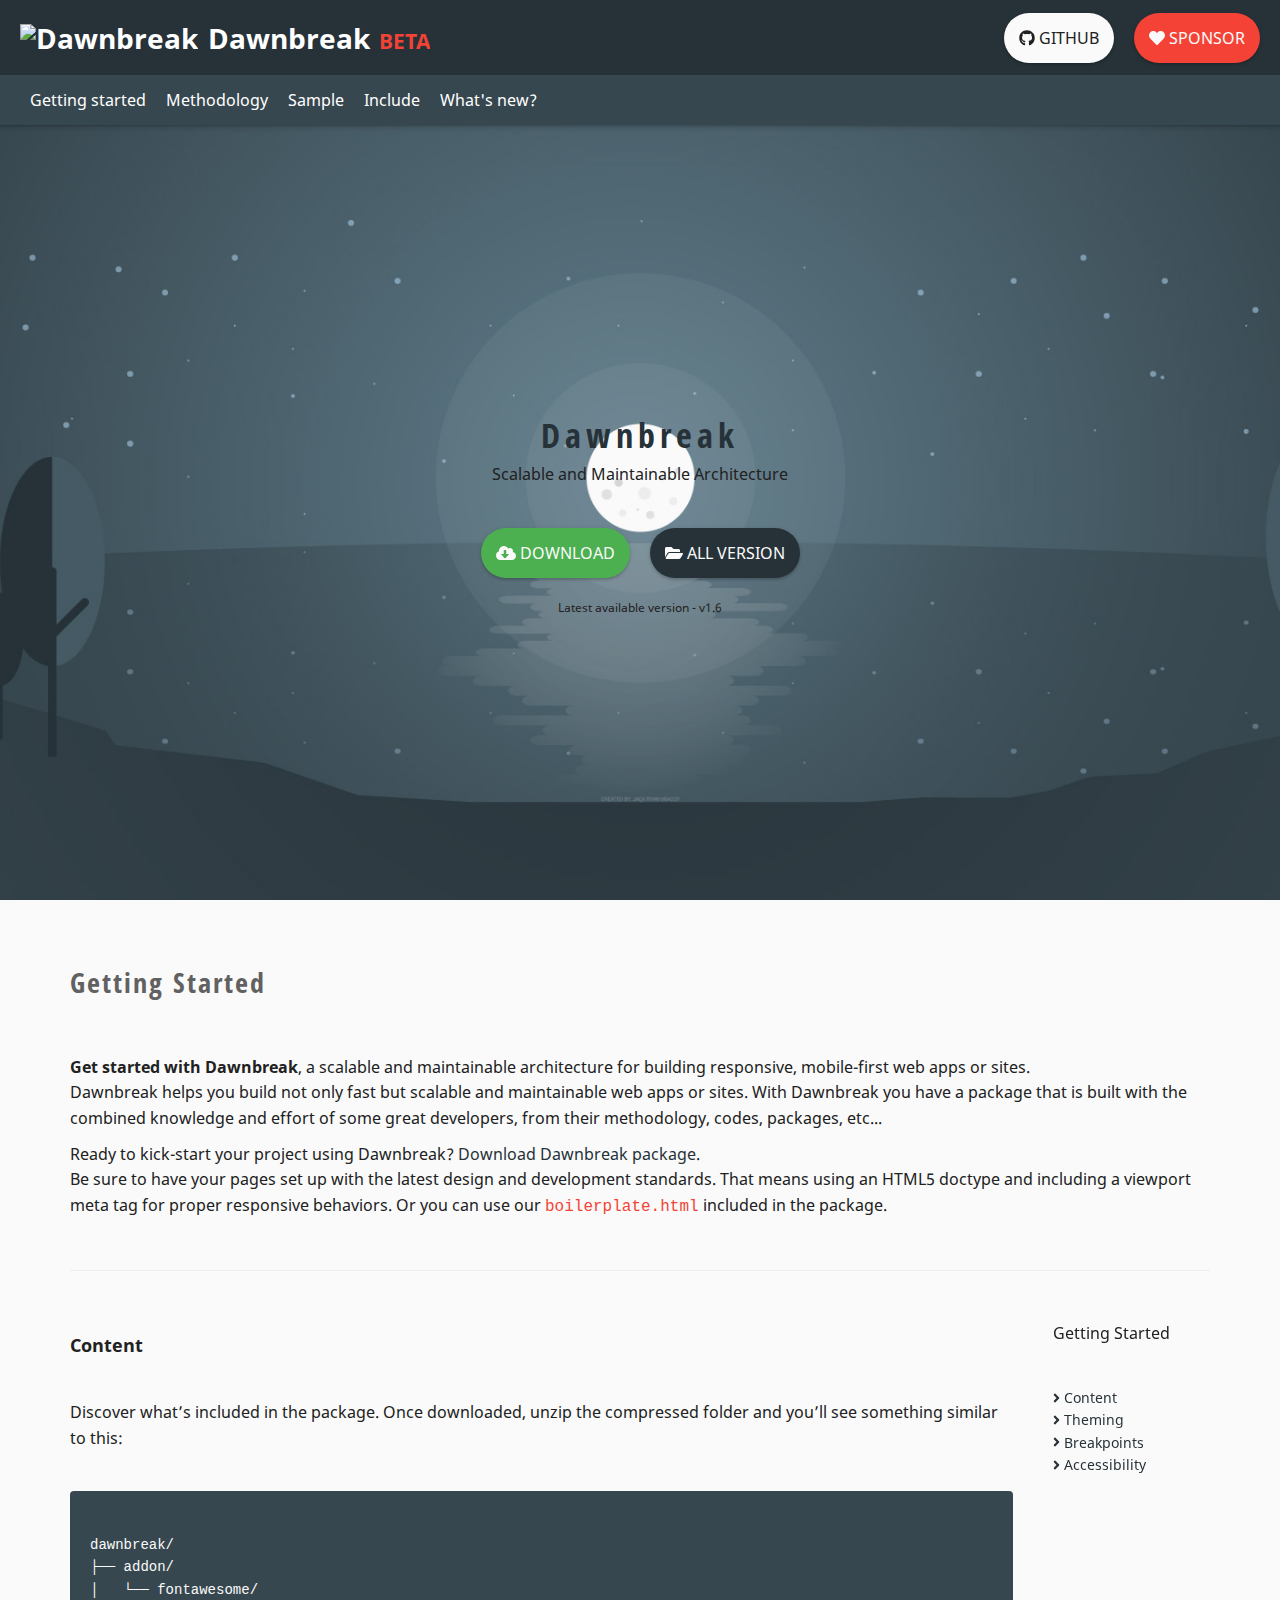
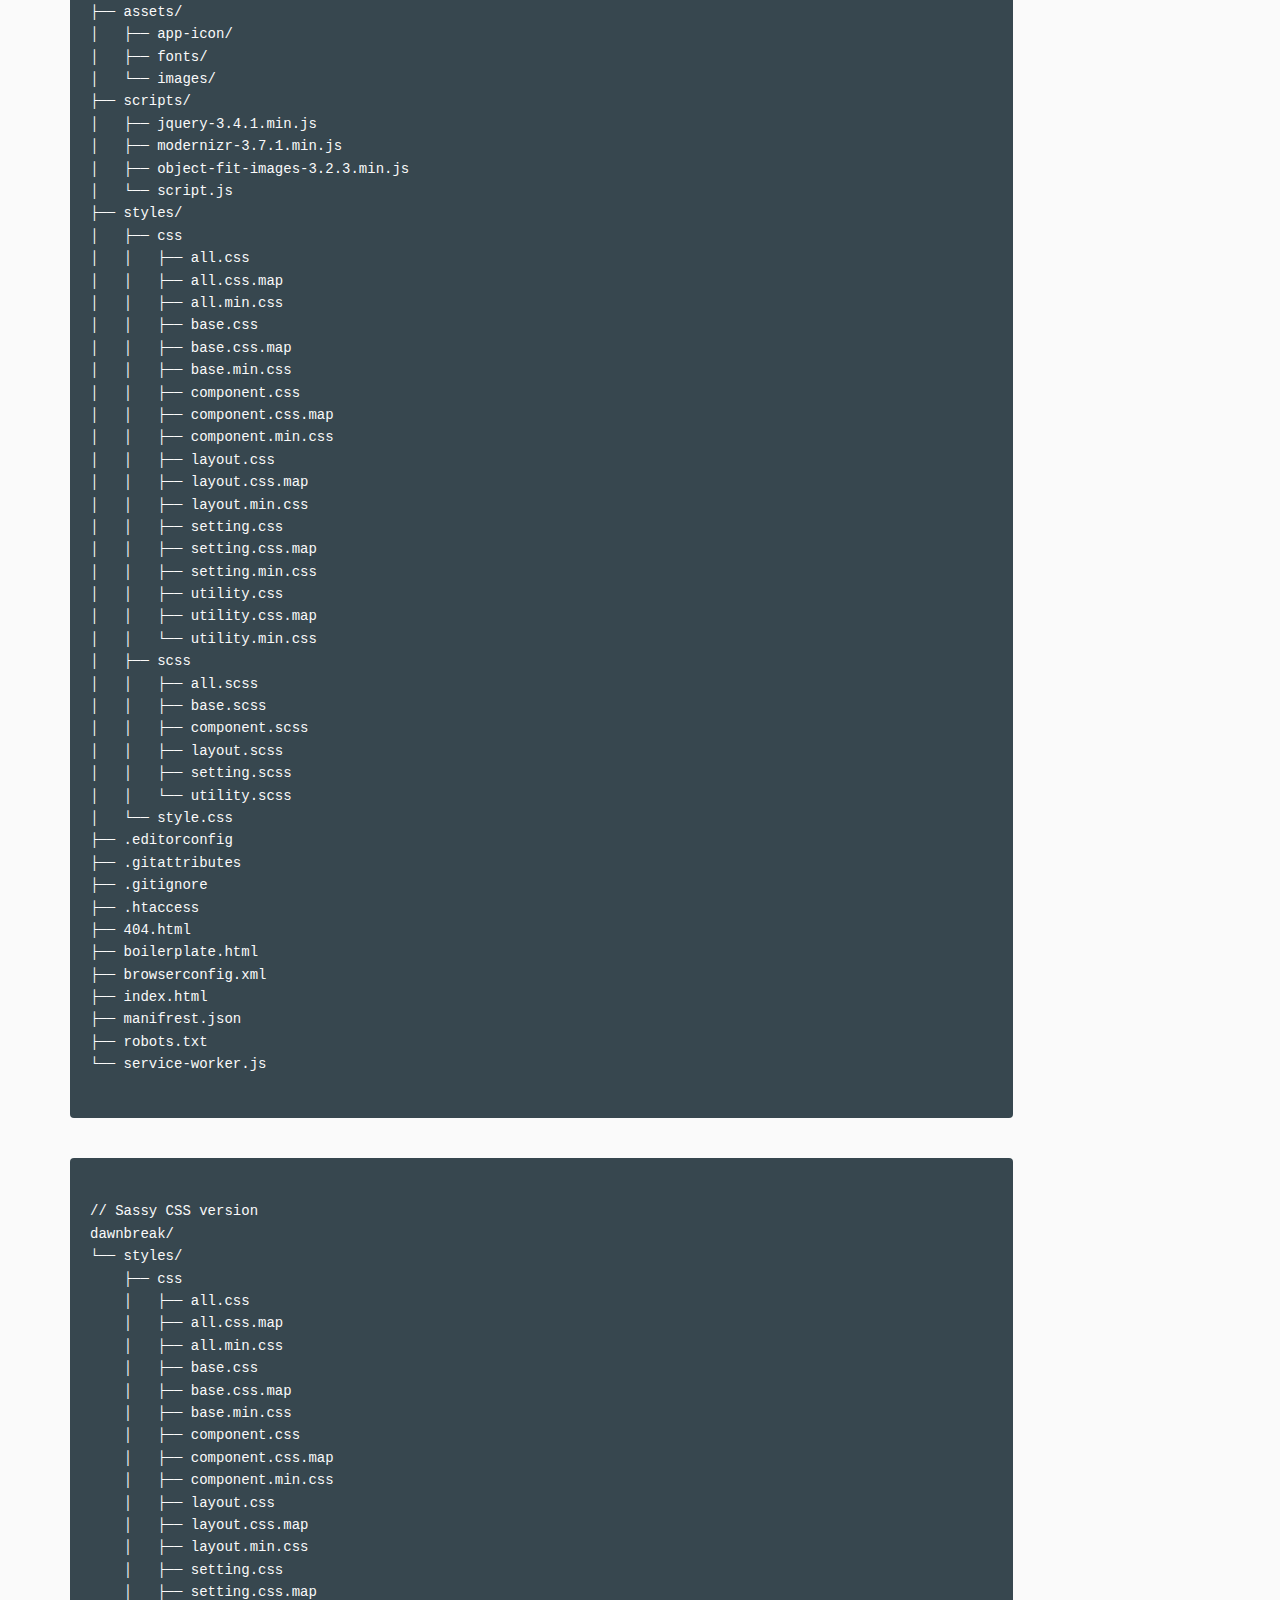
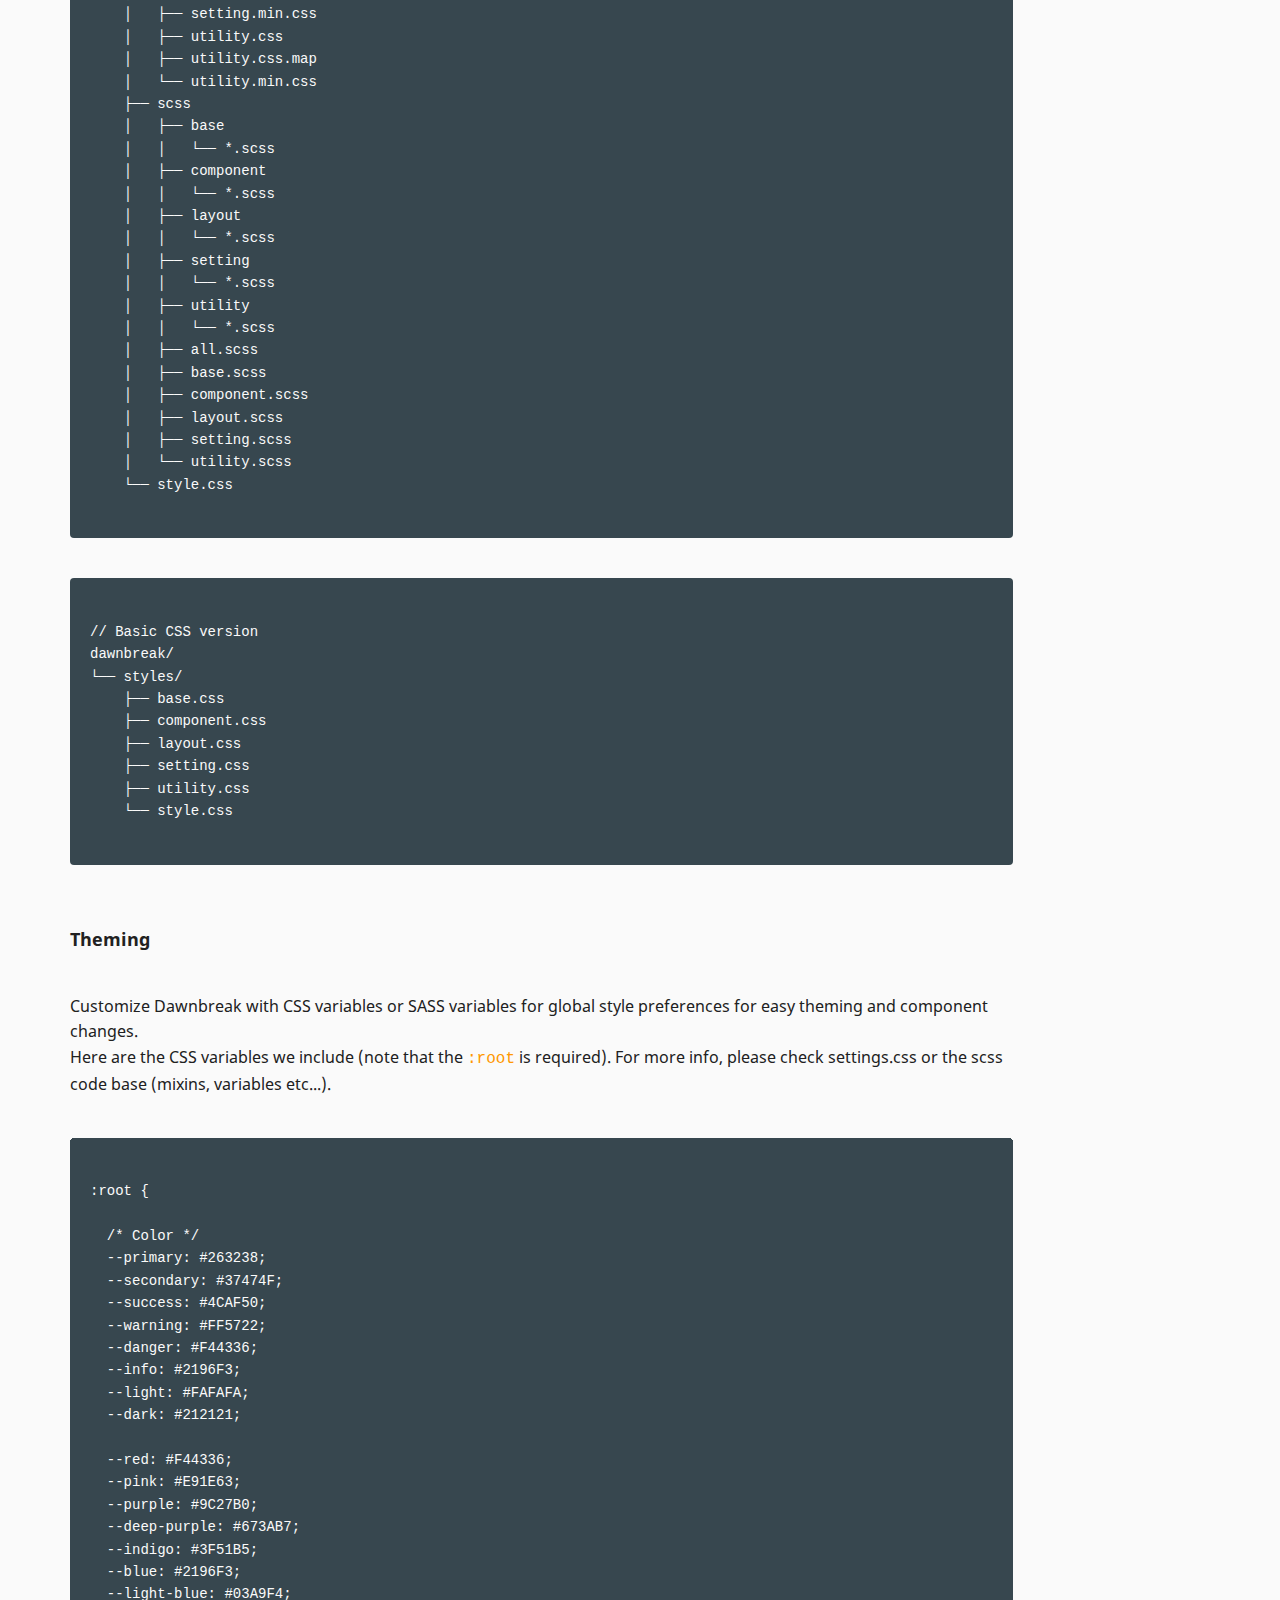
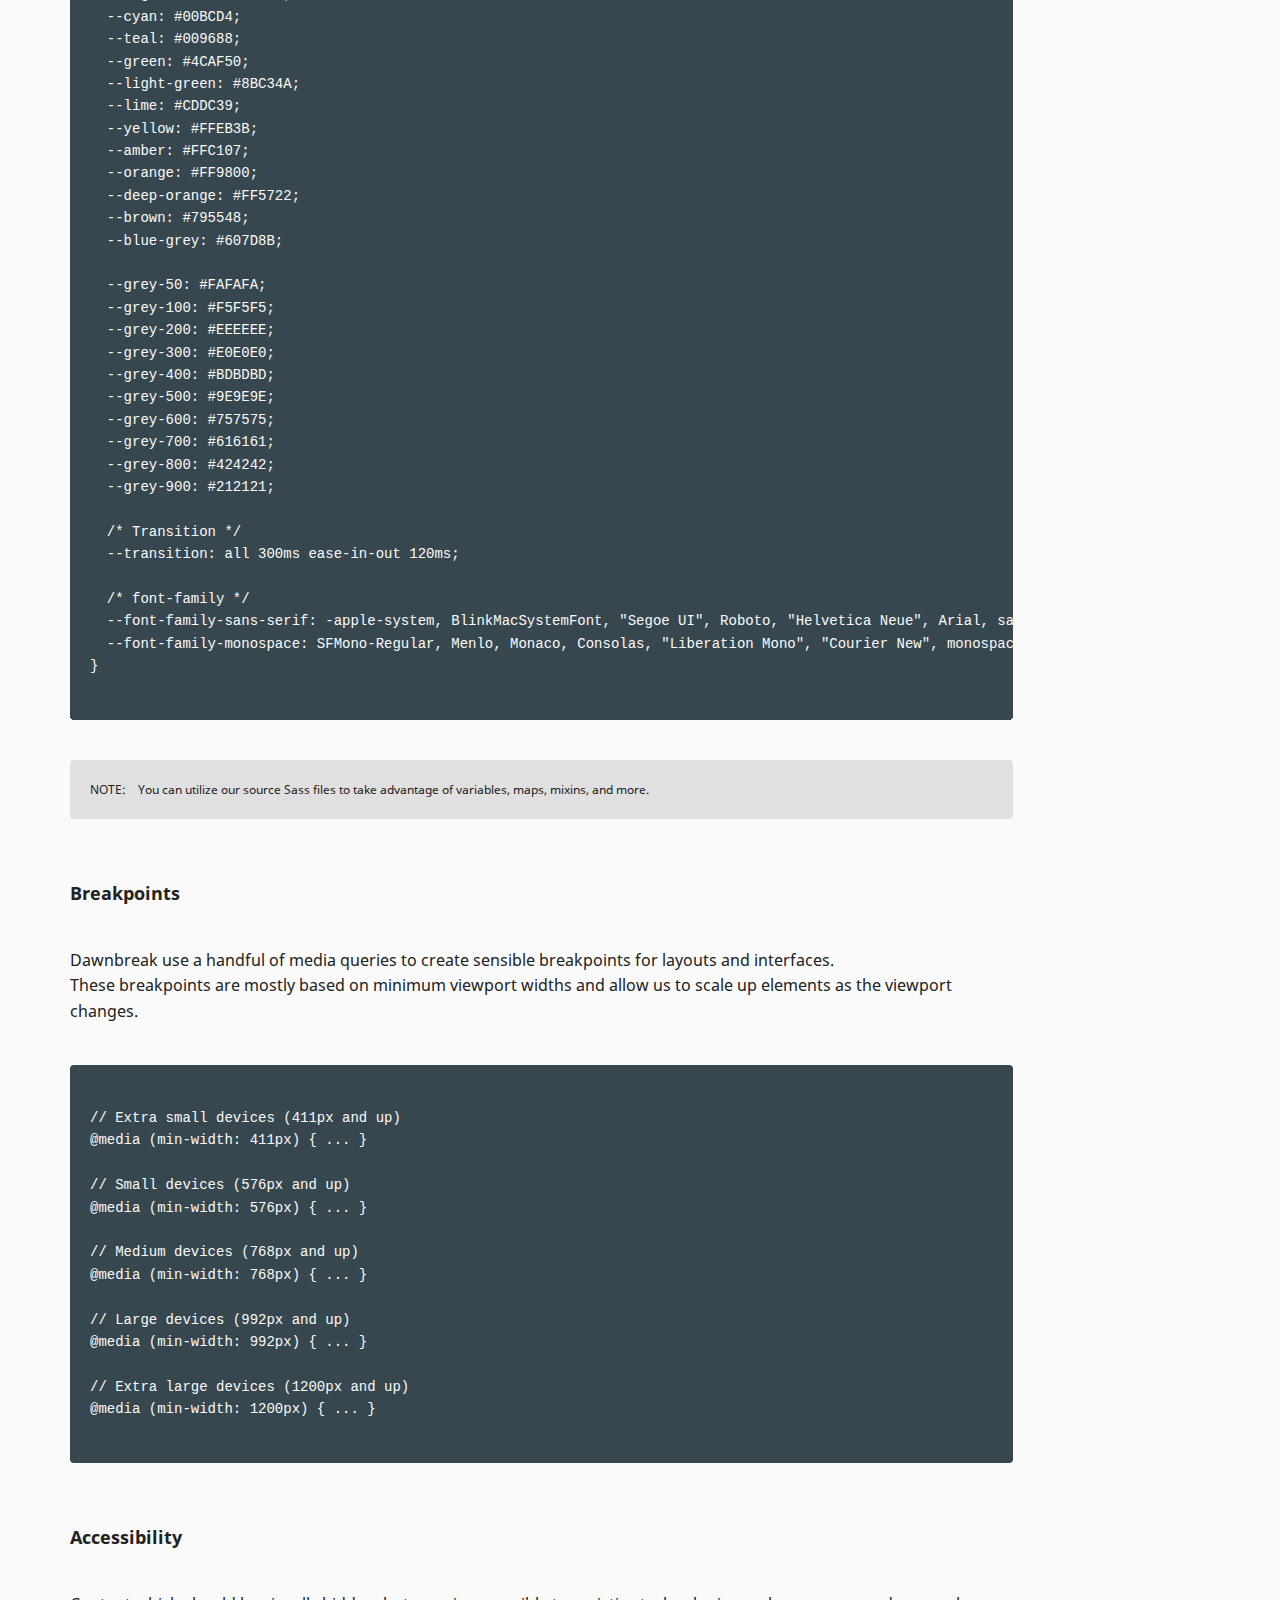
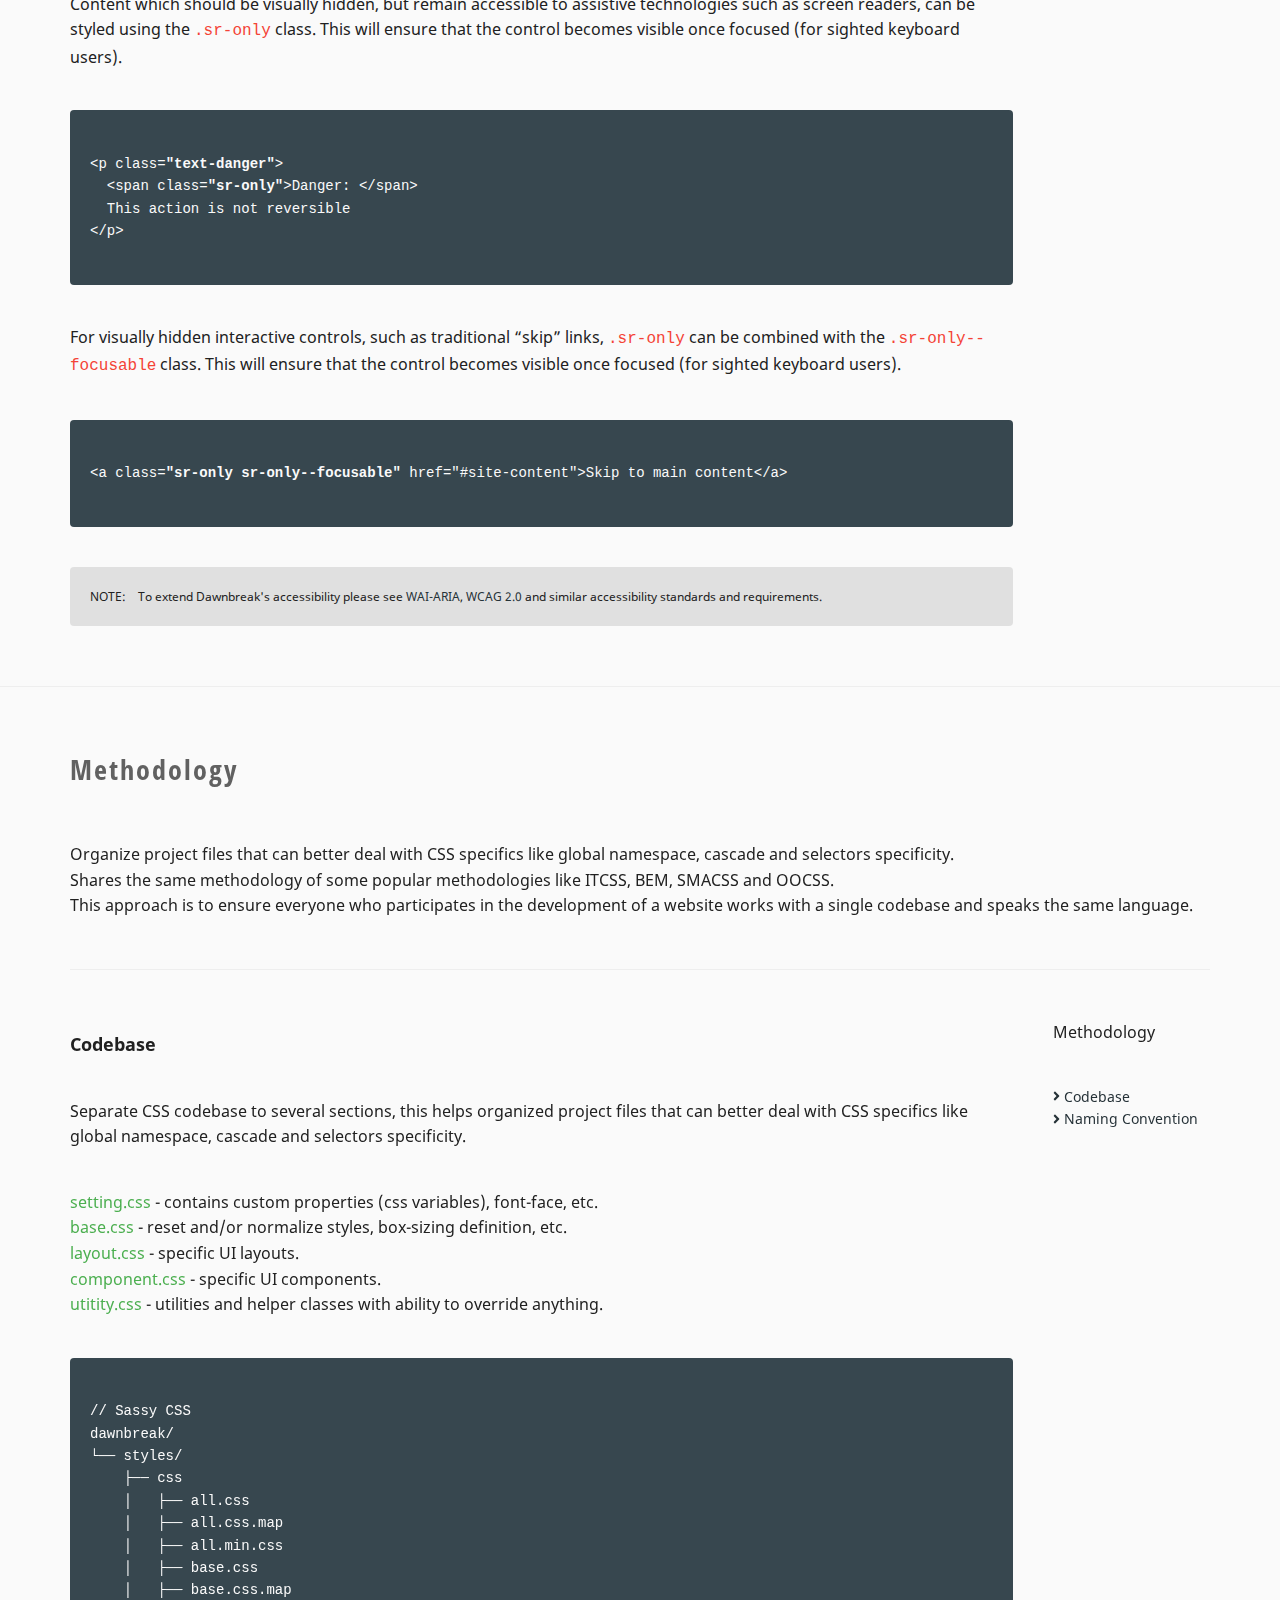
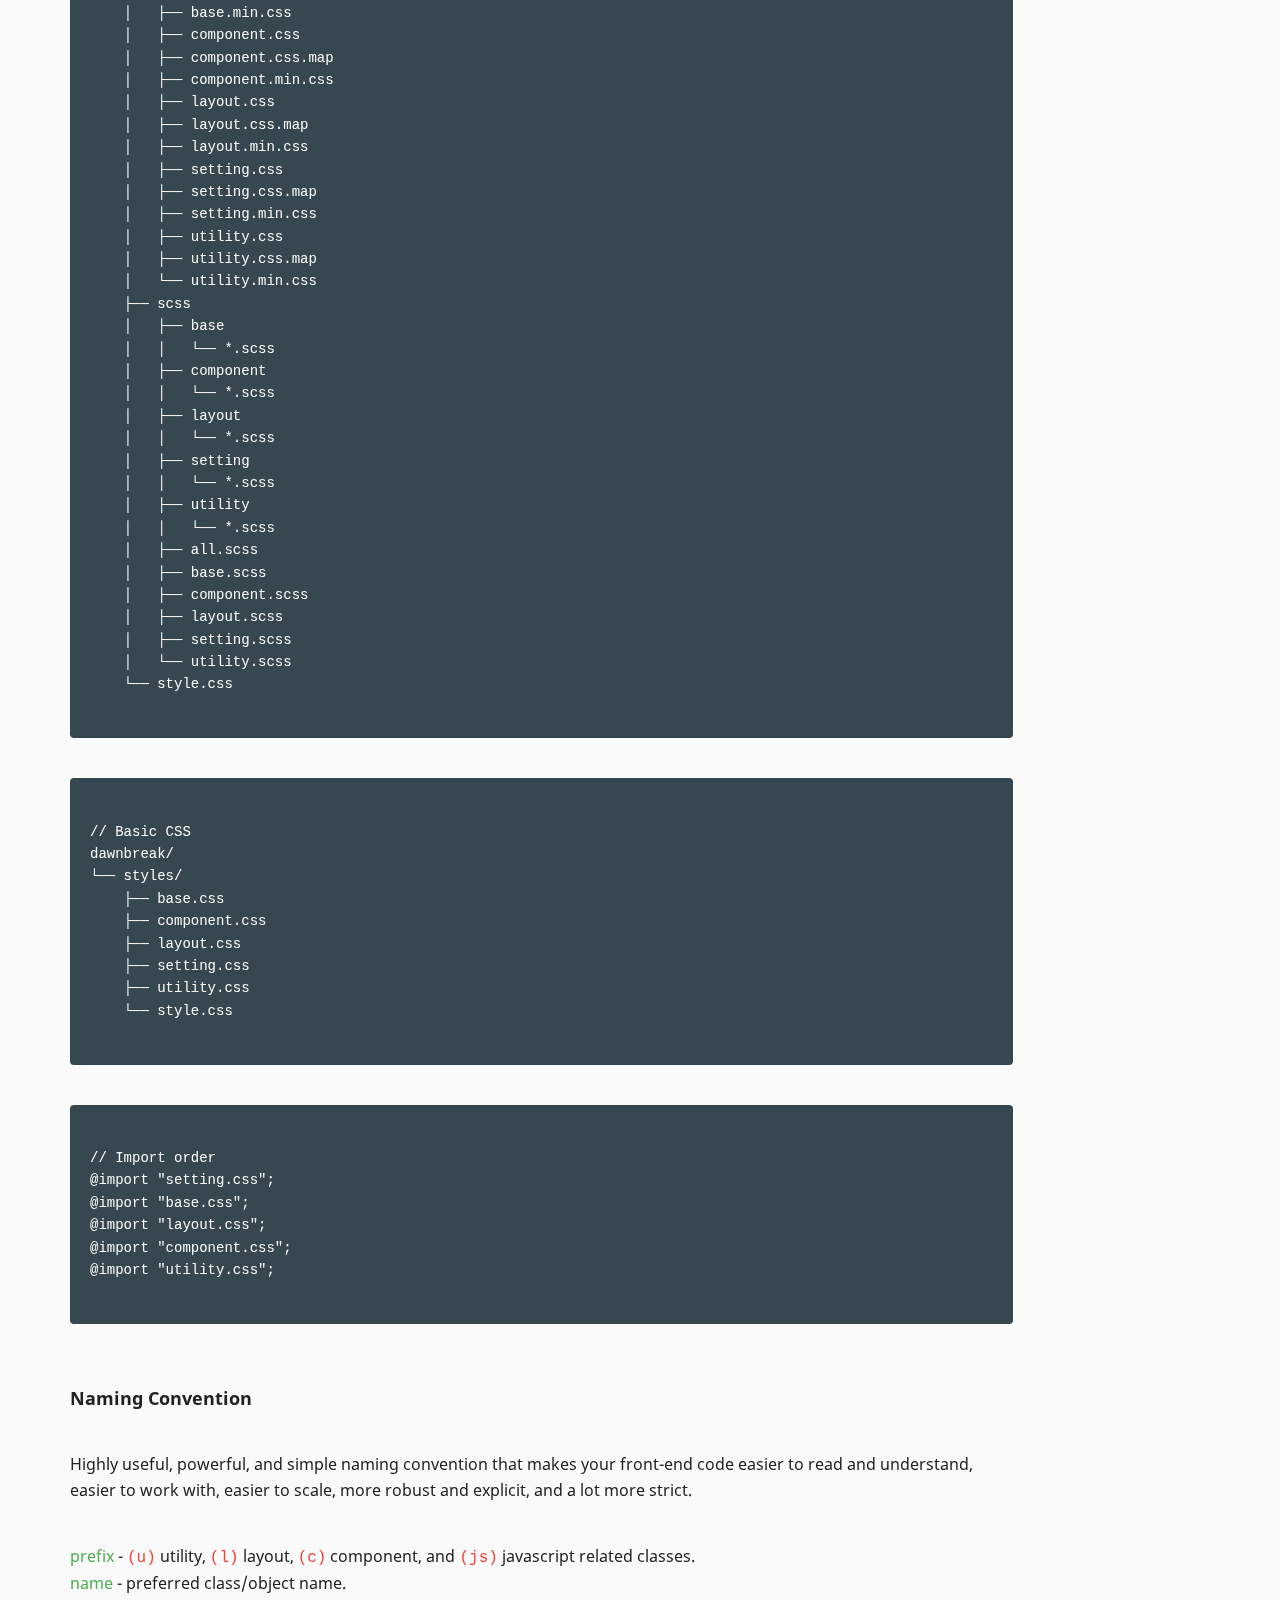
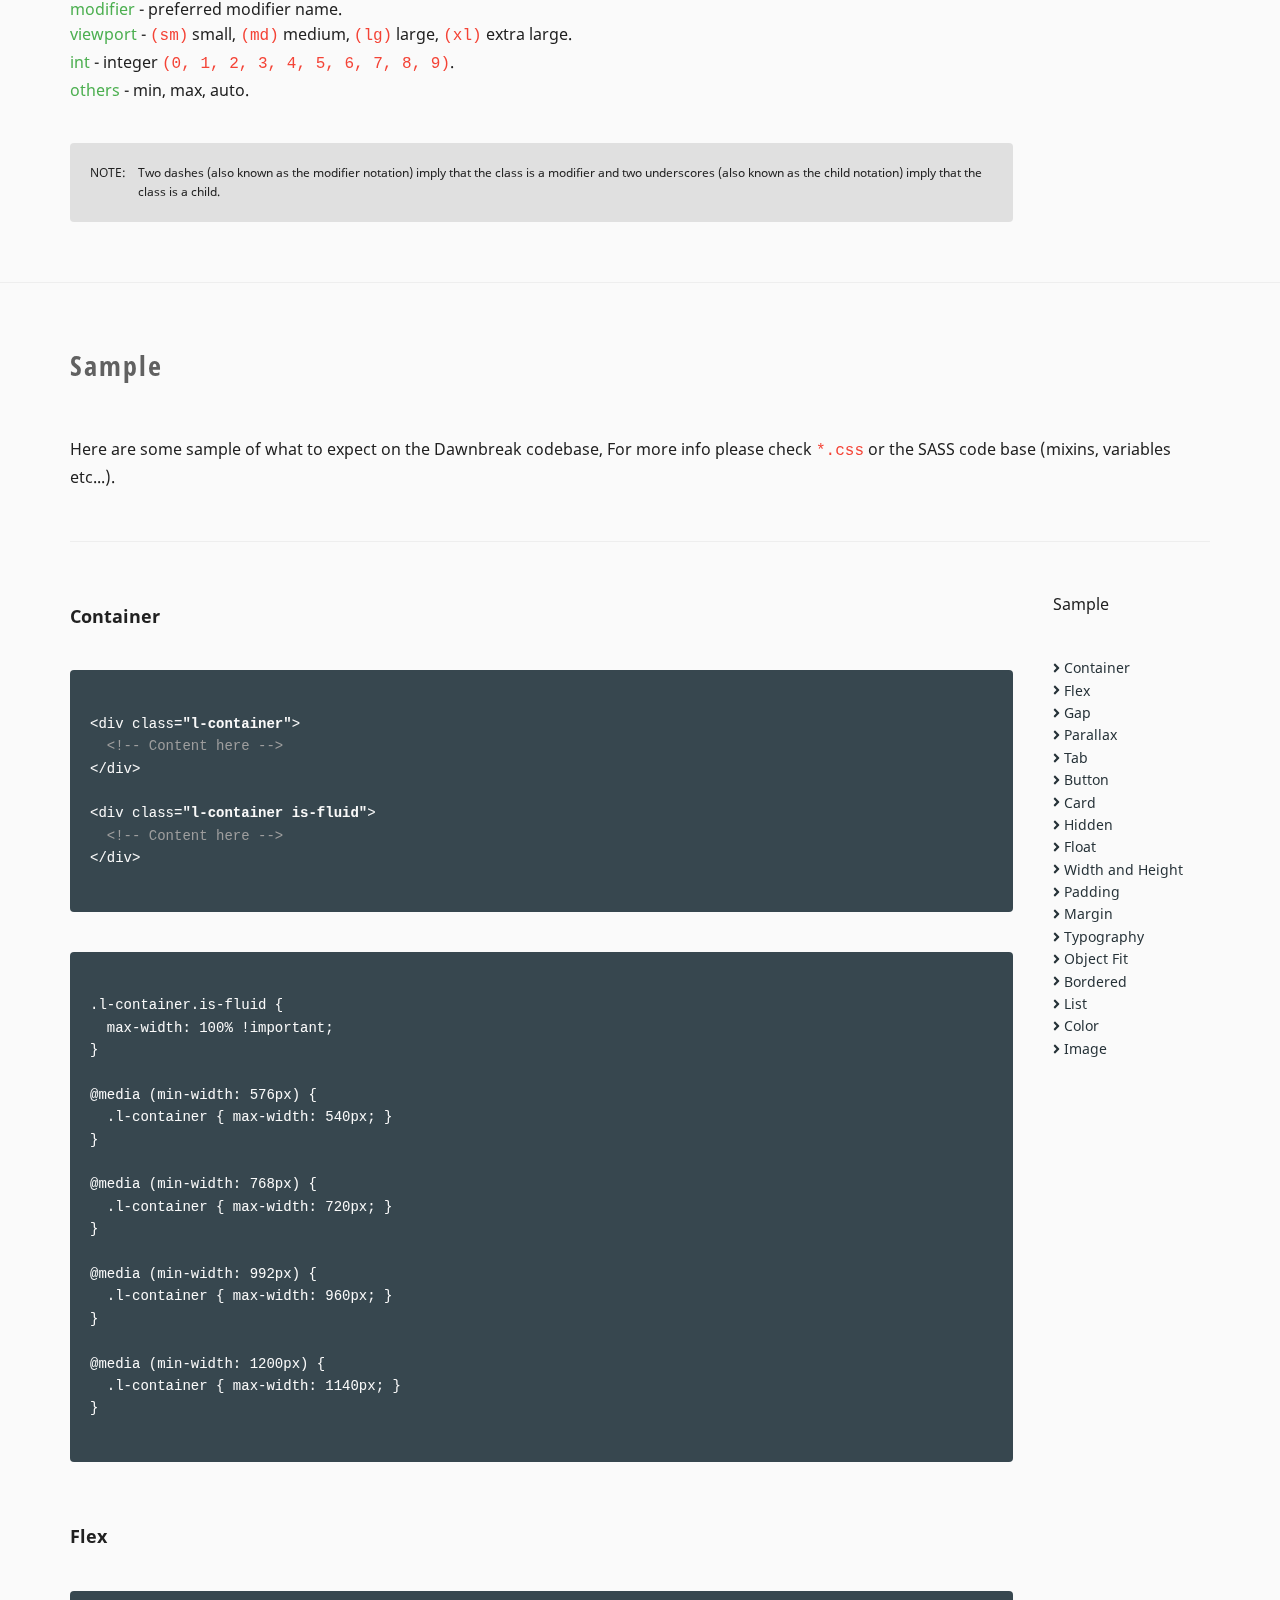
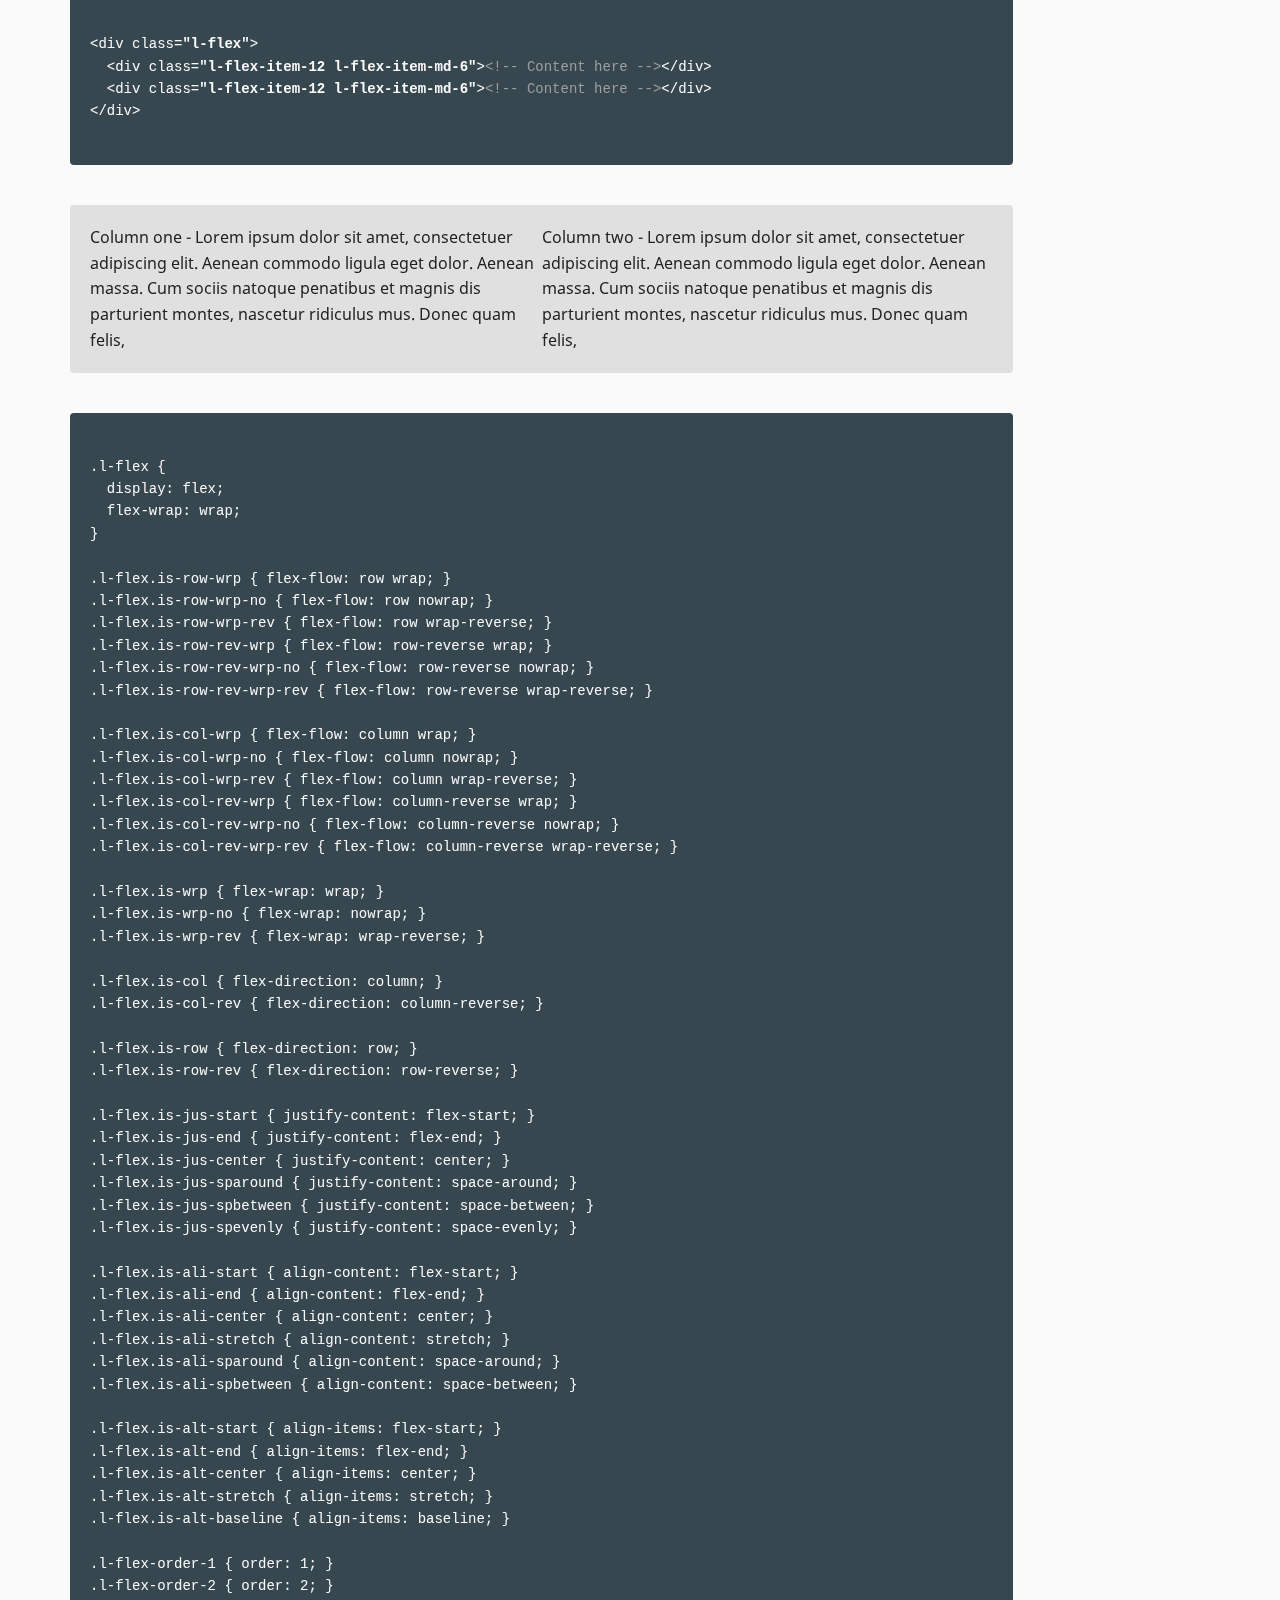
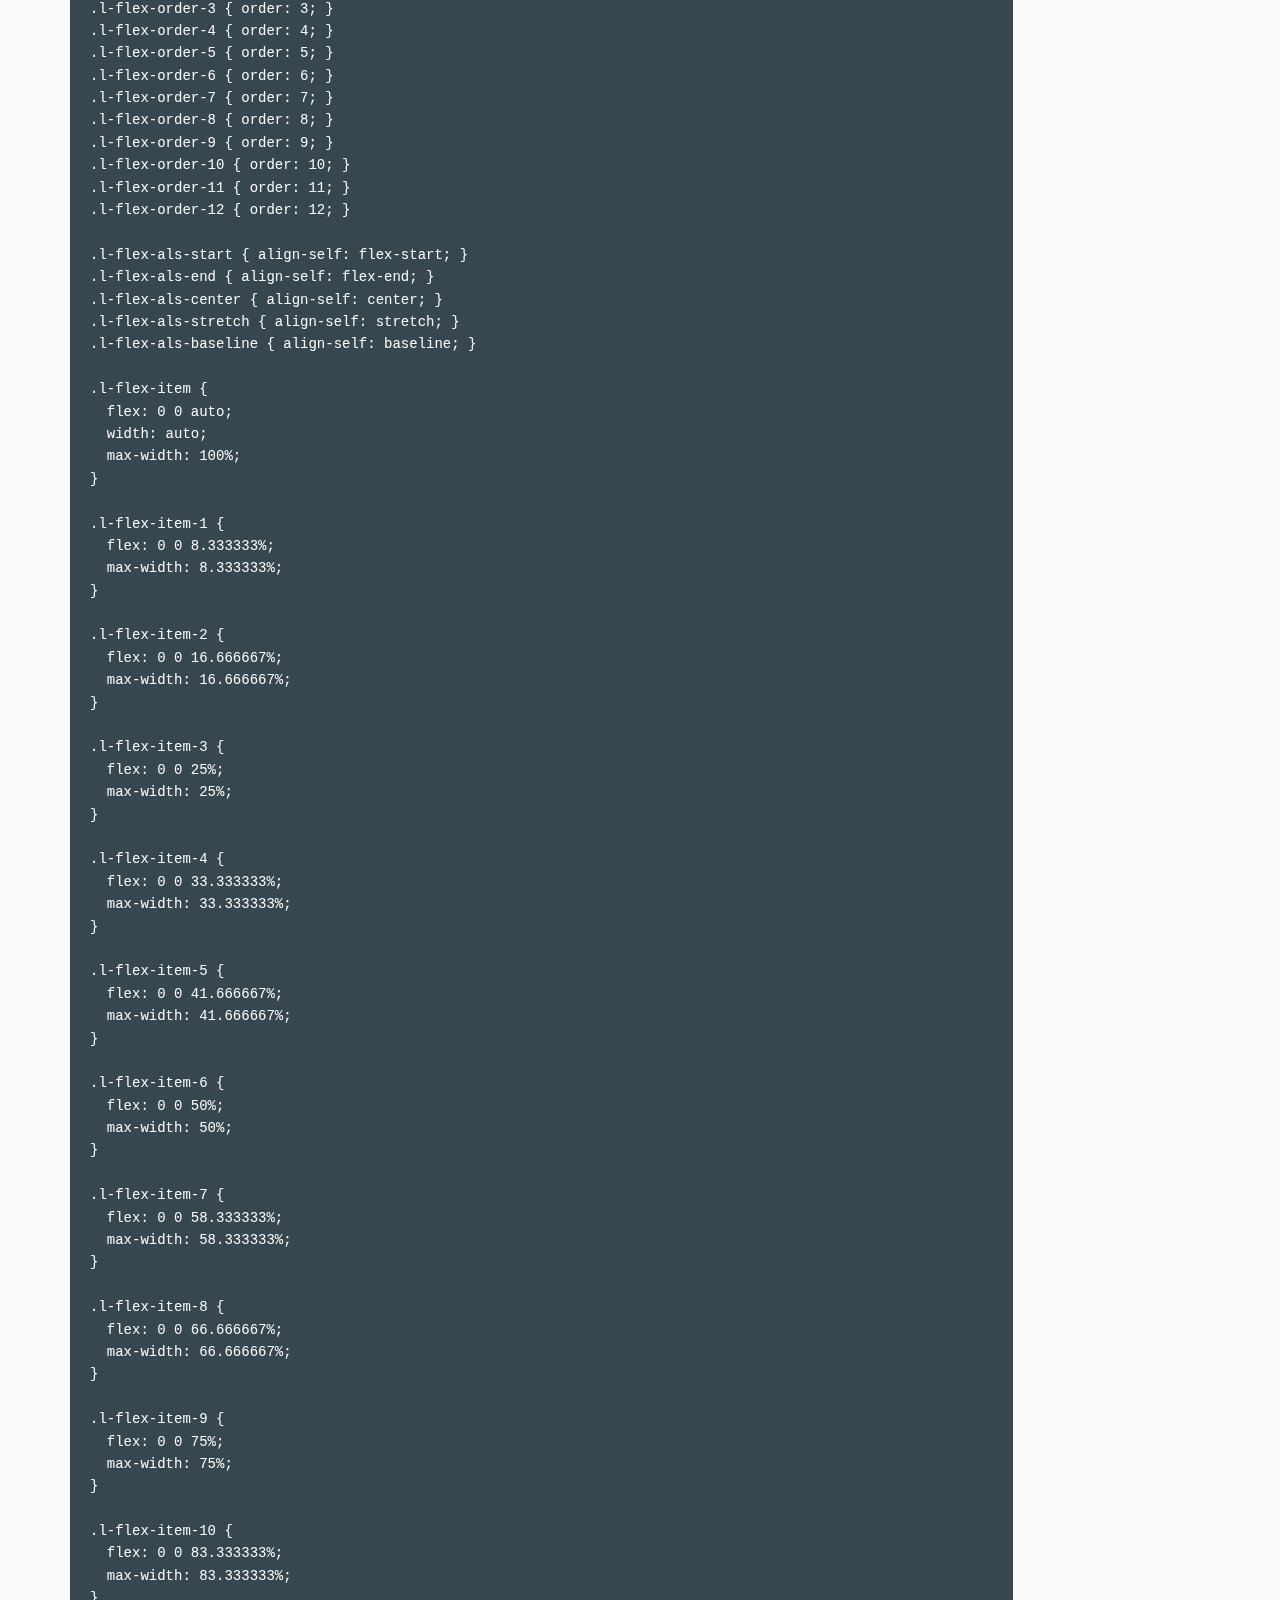
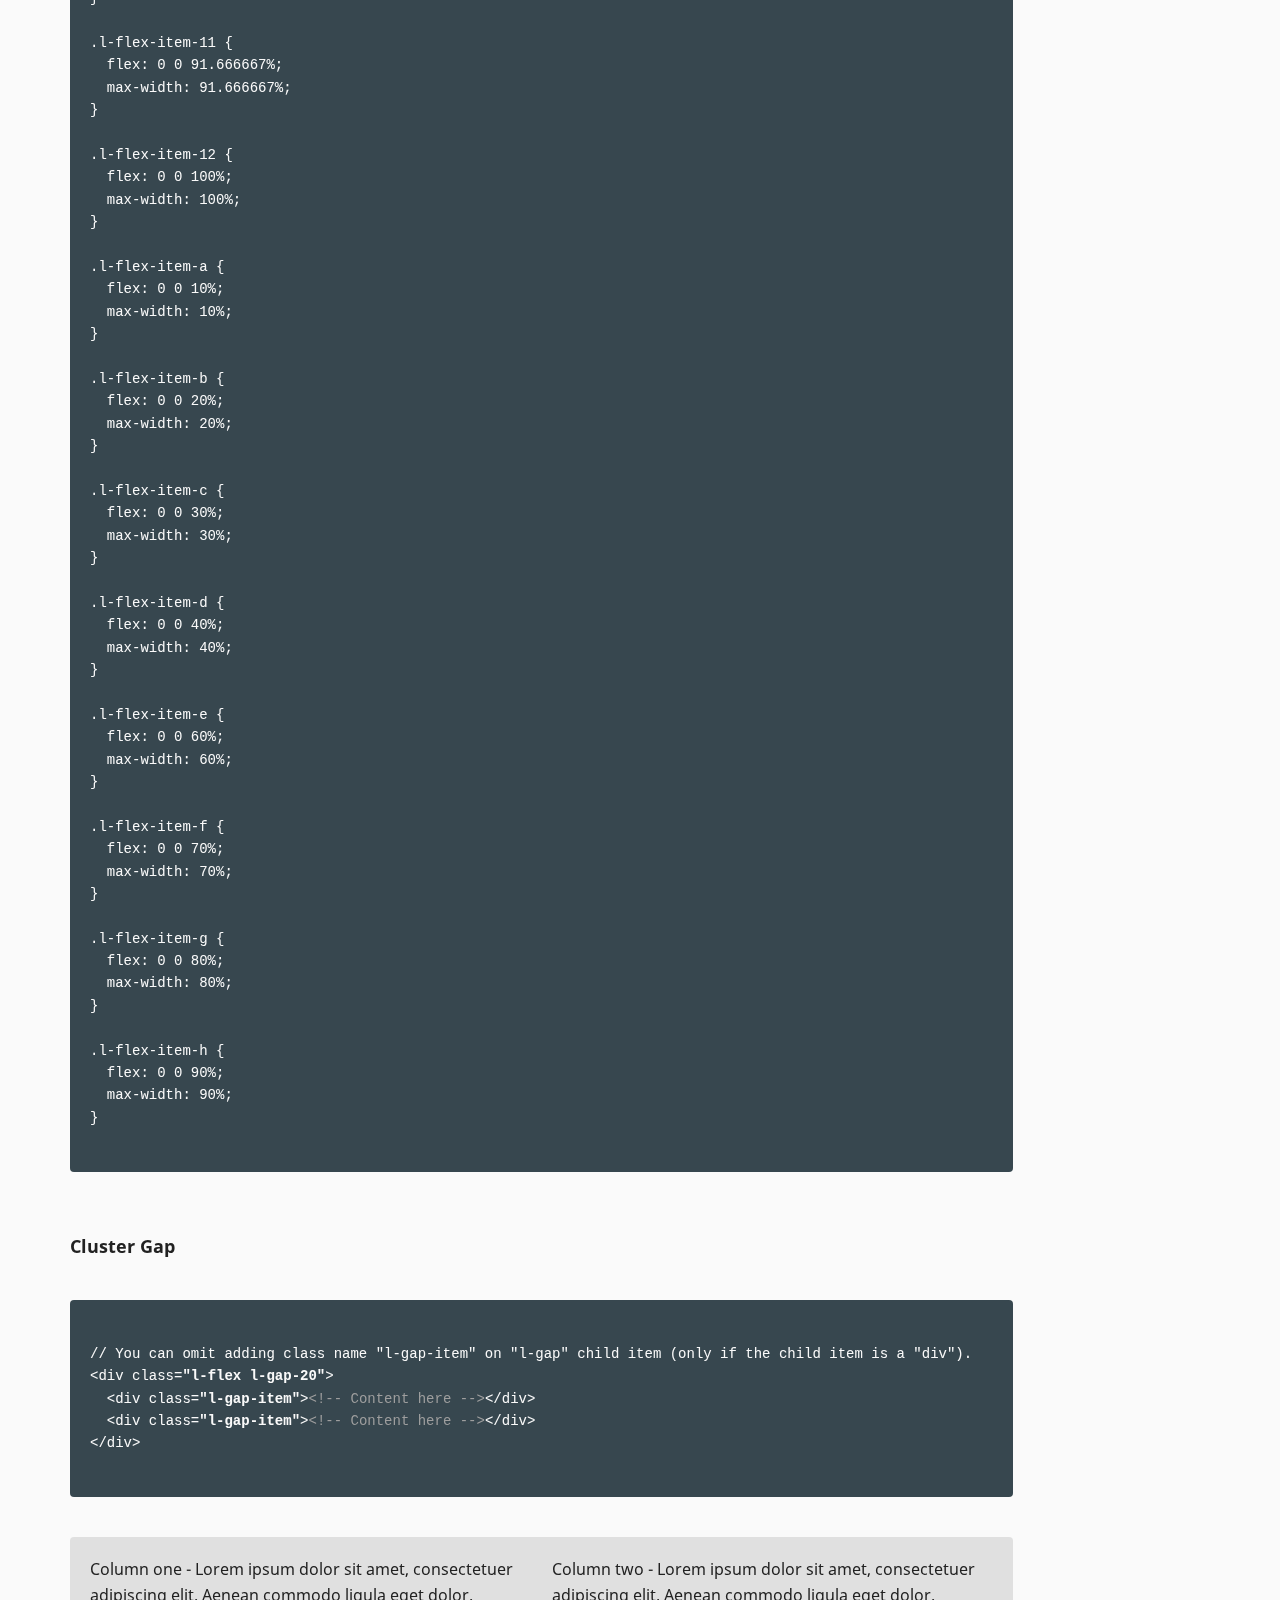
==== commit 83bc1c38: "Disabled BEM naming convention." ====
--- a/index.html
+++ b/index.html
@@ -4,16 +4,16 @@
     <meta http-equiv="X-UA-Compatible" content="IE=edge">
     <meta charset="utf-8">
 
-    <title>Moonshine - Scalable and Maintainable Architecture</title>
-
-    <meta name="keywords" content="Moonshine, Front-end, boilerplate, Front-end boilerplate, Scalable, Maintainable">
-    <meta name="description" content="Moonshine, a scalable and maintainable front-end web development boilerplate, created by Jack Ryan Oracoy">
-
-    <meta property="og:site_name" content="Moonshine">
-    <meta property="og:title" content="Moonshine - Scalable and Maintainable Architecture">
+    <title>Dawnbreak - Scalable and Maintainable Architecture</title>
+
+    <meta name="keywords" content="Dawnbreak, Front-end, boilerplate, Front-end boilerplate, Scalable, Maintainable">
+    <meta name="description" content="Dawnbreak, a scalable and maintainable front-end web development boilerplate, created by Jack Ryan Oracoy">
+
+    <meta property="og:site_name" content="Dawnbreak">
+    <meta property="og:title" content="Dawnbreak - Scalable and Maintainable Architecture">
     <meta property="og:image" content="A string of Unicode characters forming a valid URL having the http or https scheme.">
     <meta property="og:type" content="website">
-    <meta property="og:description" content="Moonshine, a scalable and maintainable front-end web development boilerplate, created by Jack Ryan Oracoy">
+    <meta property="og:description" content="Dawnbreak, a scalable and maintainable front-end web development boilerplate, created by Jack Ryan Oracoy">
 
     <meta name="viewport" content="width=device-width, initial-scale=1">
 
@@ -53,34 +53,34 @@
 
     <header class="l-site-header">
 
-      <div class="l-site-header__content u-background-primary l-flex l-flex--jus-spbetween l-flex--alt-center">
-
-        <div class="l-site-header__branding">
+      <div class="l-site-header-content u-background-primary l-flex is-jus-spbetween is-alt-center">
+
+        <div class="l-site-header-branding">
           <a class="c-site-branding" href="index.html">
-          <img class="c-site-branding__logo" src="assets/images/moonshine.png" alt="Moonshine">
-          <h1 class="c-site-branding__title">Moonshine&emsp13;<small class="u-color-danger">BETA</small></h1></a>
+          <img class="c-site-branding-logo" src="assets/images/Dawnbreak.png" alt="Dawnbreak">
+          <h1 class="c-site-branding-title">Dawnbreak&emsp13;<small class="u-color-danger">BETA</small></h1></a>
         </div><!-- End - branding -->
 
-        <div class="l-site-header__action l-flex l-flex--col l-flex--row-md l-flex--jus-center l-gap-20">
-          <div class="l-gap__item"><a class="c-button c-button--light" href="https://github.com/jackryanoracoy/moonshine"><i class="fab fa-github"></i><span class="u-hidden-lg-max">&nbsp;GitHub</span></a></div>
-          <div class="l-gap__item"><a class="c-button c-button--danger" href="https://www.patreon.com/jackro"><i class="fas fa-heart"></i><span class="u-hidden-lg-max">&nbsp;Sponsor</span></a></div>
+        <div class="l-site-header-action l-flex is-col is-row-md is-jus-center l-gap-20">
+          <div class="l-gap-item"><a class="c-button is-light" href="https://github.com/jackryanoracoy/Dawnbreak"><i class="fab fa-github"></i><span class="u-hidden-lg-max">&nbsp;GitHub</span></a></div>
+          <div class="l-gap-item"><a class="c-button is-danger" href="https://www.patreon.com/jackro"><i class="fas fa-heart"></i><span class="u-hidden-lg-max">&nbsp;Sponsor</span></a></div>
         </div><!-- End - cta -->
 
-        <div class="l-site-header__menu u-hidden-lg-min">
-          <a class="c-site-menu" href="javascript:void(0)"><span class="c-site-menu__box"><span class="c-site-menu__inner"></span></span></a>
+        <div class="l-site-header-menu u-hidden-lg-min">
+          <a class="c-site-menu" href="javascript:void(0)"><span class="c-site-menu-box"><span class="c-site-menu-inner"></span></span></a>
         </div><!-- End - menu -->
 
       </div><!-- End - content -->
 
-      <div class="l-site-header__content u-background-secondary">
-
-        <nav class="l-site-header__navigation">
+      <div class="l-site-header-content u-background-secondary">
+
+        <nav class="l-site-header-navigation">
           <ul class="c-site-nav">
-            <li class="c-site-nav__item"><a href="#start">Getting started</a></li>
-            <li class="c-site-nav__item"><a href="#method">Methodology</a></li>
-            <li class="c-site-nav__item"><a href="#sample">Sample</a></li>
-            <li class="c-site-nav__item"><a href="#include">Include</a></li>
-            <li class="c-site-nav__item"><a href="#new">What's new?</a></li>
+            <li class="c-site-nav-item"><a href="#start">Getting started</a></li>
+            <li class="c-site-nav-item"><a href="#method">Methodology</a></li>
+            <li class="c-site-nav-item"><a href="#sample">Sample</a></li>
+            <li class="c-site-nav-item"><a href="#include">Include</a></li>
+            <li class="c-site-nav-item"><a href="#new">What's new?</a></li>
           </ul><!-- End - site-nav -->
         </nav><!-- End - navigation -->
 
@@ -93,15 +93,15 @@
 
       <div class="l-site-atf l-parallax u-background-grey-200">
 
-        <div class="l-container l-flex l-flex--alt-center u-height-100">
-          <div class="l-flex__item-12">
-            <section class="l-section l-section--padding-narrow">
-
-              <h2 class="c-heading-above-the-fold u-text-center">Moonshine</h2>
+        <div class="l-container l-flex is-alt-center u-height-100">
+          <div class="l-flex-item-12">
+            <section class="l-section has-padding-narrow">
+
+              <h2 class="c-heading-above-the-fold u-text-center">Dawnbreak</h2>
               <p class="u-text-center u-mar-bottom-20 u-mar-bottom-lg-40">Scalable and Maintainable Architecture</p>
-              <div class="l-flex l-flex--jus-center l-gap-20 u-mar-bottom-10">
-                <div class="l-gap__item"><a class="c-button c-button--success" href="https://github.com/jackryanoracoy/moonshine/archive/1.6.zip"><i class="fas fa-cloud-download-alt"></i>&nbsp;Download</a></div>
-                <div class="l-gap__item"><a class="c-button" href="https://github.com/jackryanoracoy/moonshine/releases"><i class="fas fa-folder-open"></i><span class="u-hidden-lg-max">&nbsp;All Version</span></a></div>
+              <div class="l-flex is-jus-center l-gap-20 u-mar-bottom-10">
+                <div class="l-gap-item"><a class="c-button is-success" href="https://github.com/jackryanoracoy/dawnbreak/archive/1.6.zip"><i class="fas fa-cloud-download-alt"></i>&nbsp;Download</a></div>
+                <div class="l-gap-item"><a class="c-button" href="https://github.com/jackryanoracoy/dawnbreak/releases"><i class="fas fa-folder-open"></i><span class="u-hidden-lg-max">&nbsp;All Version</span></a></div>
               </div>
               <p class="u-text-center u-font-small">Latest available version - v1.6</p>
 
@@ -112,7 +112,7 @@
         <picture>
           <source media="(min-width: 992px)" srcset="assets/images/image-above-the-fold@2x.jpg 2x, assets/images/image-above-the-fold.jpg">
           <source media="(max-width: 991px)" srcset="assets/images/image-above-the-fold_m@2x.jpg 2x, assets/images/image-above-the-fold_m.jpg">
-          <img class="l-parallax__image" data-speed="-1" src="assets/images/image-above-the-fold.jpg" alt="Parallax Image">
+          <img class="l-parallax-image" data-speed="-1" src="assets/images/image-above-the-fold.jpg" alt="Parallax Image">
         </picture><!-- End - parallax image -->
 
       </div><!-- End - site-atf, parallax -->
@@ -120,24 +120,24 @@
       <article class="l-site-content">
 
         <!-- This heading is for screen reader -->
-        <h6 class="sr-only">Moonshine - Scalable and Maintainable Architecture</h6>
-
-        <div class="u-bordered u-bordered--bottom u-bordered--seq">
+        <h6 class="sr-only">Dawnbreak - Scalable and Maintainable Architecture</h6>
+
+        <div class="u-bordered is-bottom is-seq">
           <div class="l-container">
             <section id="start" class="l-section">
 
               <h2 class="c-heading-section u-mar-bottom-20 u-mar-bottom-lg-50">Getting Started</h2>
 
-              <div class="u-bordered u-bordered--bottom u-pad-bottom-20 u-pad-bottom-md-50">
-                <p class="u-mar-bottom-10"><strong>Get started with Moonshine</strong>, a scalable and maintainable architecture for building responsive, mobile-first web apps or sites.
-                <br>Moonshine helps you build not only fast but scalable and maintainable web apps or sites. With Moonshine you have a package that is built with the combined knowledge and effort of some great developers, from their methodology, codes, packages, etc...</p>
-
-                <p>Ready to kick-start your project using Moonshine? <a href="https://github.com/jackryanoracoy/moonshine/releases">Download Moonshine package</a>.
+              <div class="u-bordered is-bottom u-pad-bottom-20 u-pad-bottom-md-50">
+                <p class="u-mar-bottom-10"><strong>Get started with Dawnbreak</strong>, a scalable and maintainable architecture for building responsive, mobile-first web apps or sites.
+                <br>Dawnbreak helps you build not only fast but scalable and maintainable web apps or sites. With Dawnbreak you have a package that is built with the combined knowledge and effort of some great developers, from their methodology, codes, packages, etc...</p>
+
+                <p>Ready to kick-start your project using Dawnbreak? <a href="https://github.com/jackryanoracoy/dawnbreak/releases">Download Dawnbreak package</a>.
                 <br>Be sure to have your pages set up with the latest design and development standards. That means using an HTML5 doctype and including a viewport meta tag for proper responsive behaviors. Or you can use our <code class="u-color-danger">boilerplate.html</code> included in the package.</p>
               </div>
 
               <div class="l-flex l-gap-20 l-gap-md-40">
-                <div class="l-flex__item-12 l-flex__item-md-9 l-flex__item-lg-10 l-gap__item">
+                <div class="l-flex-item-12 l-flex-item-md-9 l-flex-item-lg-10 l-gap-item">
                   <article id="content" class="l-article">
 
                     <h3 class="c-heading-article u-mar-bottom-20 u-mar-bottom-lg-40">Content</h3>
@@ -146,7 +146,7 @@
 
                     <div class="c-highlight u-mar-bottom-20 u-mar-bottom-lg-40">
                       <pre><code>
-                      moonshine/
+                      dawnbreak/
                       ├── addon/
                       │   └── fontawesome/
                       ├── assets/
@@ -204,7 +204,7 @@
                     <div class="c-highlight u-mar-bottom-20 u-mar-bottom-lg-40">
                       <pre><code>
                       // Sassy CSS version
-                      moonshine/
+                      dawnbreak/
                       └── styles/
                           ├── css
                           │   ├── all.css
@@ -250,7 +250,7 @@
                     <div class="c-highlight">
                       <pre><code>
                       // Basic CSS version
-                      moonshine/
+                      dawnbreak/
                       └── styles/
                           ├── base.css
                           ├── component.css
@@ -268,7 +268,7 @@
 
                     <h3 class="c-heading-article u-mar-bottom-20 u-mar-bottom-lg-40">Theming</h3>
 
-                    <p class="u-mar-bottom-20 u-mar-bottom-lg-40">Customize Moonshine with CSS variables or SASS variables for global style preferences for easy theming and component changes.
+                    <p class="u-mar-bottom-20 u-mar-bottom-lg-40">Customize Dawnbreak with CSS variables or SASS variables for global style preferences for easy theming and component changes.
                     <br>Here are the CSS variables we include (note that the <code class="u-color-warning">:root</code> is required). For more info, please check settings.css or the scss code base (mixins, variables etc...).</p>
 
                     <div class="c-highlight u-mar-bottom-20 u-mar-bottom-lg-40">
@@ -326,7 +326,7 @@
                       </code></pre>
                     </div>
 
-                    <p class="l-flex l-flex--wrp-no u-font-small c-highlight c-highlight--grey">
+                    <p class="l-flex is-wrp-no u-font-small c-highlight is-grey">
                     <span>NOTE:&emsp;</span>
                     <span>You can utilize our source Sass files to take advantage of variables, maps, mixins, and more.</span></p>
 
@@ -336,7 +336,7 @@
 
                     <h3 class="c-heading-article u-mar-bottom-20 u-mar-bottom-lg-40">Breakpoints</h3>
 
-                    <p class="u-mar-bottom-20 u-mar-bottom-lg-40">Moonshine use a handful of media queries to create sensible breakpoints for layouts and interfaces.
+                    <p class="u-mar-bottom-20 u-mar-bottom-lg-40">Dawnbreak use a handful of media queries to create sensible breakpoints for layouts and interfaces.
                     <br>These breakpoints are mostly based on minimum viewport widths and allow us to scale up elements as the viewport changes.</p>
 
                     <div class="c-highlight">
@@ -390,14 +390,14 @@
                       </code></pre>
                     </div>
 
-                    <p class="l-flex l-flex--wrp-no u-font-small c-highlight c-highlight--grey">
+                    <p class="l-flex is-wrp-no u-font-small c-highlight is-grey">
                     <span>NOTE:&emsp;</span>
-                    <span>To extend Moonshine's accessibility please see <a href="https://www.w3.org/WAI/standards-guidelines/aria/">WAI-ARIA</a>, <a href="https://www.w3.org/TR/WCAG20/">WCAG 2.0</a> and similar accessibility standards and requirements.</span></p>
+                    <span>To extend Dawnbreak's accessibility please see <a href="https://www.w3.org/WAI/standards-guidelines/aria/">WAI-ARIA</a>, <a href="https://www.w3.org/TR/WCAG20/">WCAG 2.0</a> and similar accessibility standards and requirements.</span></p>
 
                   </article><!-- End - article -->
                 </div><!-- End - flex content -->
 
-                <div class="l-flex__item-12 l-flex__item-md-3 l-flex__item-lg-2 l-gap__item">
+                <div class="l-flex-item-12 l-flex-item-md-3 l-flex-item-lg-2 l-gap-item">
                   <aside class="l-site-aside u-mar-top-md-30 u-mar-top-lg-50">
                     <h4 class="u-font-normal u-mar-bottom-20 u-mar-bottom-lg-40">Getting Started</h4>
                     <ul class="u-list u-font-medium u-color-grey-600">
@@ -414,20 +414,20 @@
           </div><!-- End - container -->
         </div><!-- End - bordered -->
 
-        <div class="u-bordered u-bordered--bottom u-bordered--seq">
+        <div class="u-bordered is-bottom is-seq">
           <div class="l-container">
             <section id="method" class="l-section">
 
               <h2 class="c-heading-section u-mar-bottom-20 u-mar-bottom-lg-50">Methodology</h2>
 
-              <div class="u-bordered u-bordered--bottom u-pad-bottom-20 u-pad-bottom-md-50">
+              <div class="u-bordered is-bottom u-pad-bottom-20 u-pad-bottom-md-50">
                 <p>Organize project files that can better deal with CSS specifics like global namespace, cascade and selectors specificity.
                 <br>Shares the same methodology of some popular methodologies like ITCSS, BEM, SMACSS and OOCSS.
                 <br>This approach is to ensure everyone who participates in the development of a website works with a single codebase and speaks the same language.</p>
               </div>
 
               <div class="l-flex l-gap-20 l-gap-md-40">
-                <div class="l-flex__item-12 l-flex__item-md-9 l-flex__item-lg-10 l-gap__item">
+                <div class="l-flex-item-12 l-flex-item-md-9 l-flex-item-lg-10 l-gap-item">
 
                   <article id="separated" class="l-article">
 
@@ -444,7 +444,7 @@
                     <div class="c-highlight u-mar-bottom-20 u-mar-bottom-lg-40">
                       <pre><code>
                       // Sassy CSS
-                      moonshine/
+                      dawnbreak/
                       └── styles/
                           ├── css
                           │   ├── all.css
@@ -490,7 +490,7 @@
                     <div class="c-highlight u-mar-bottom-20 u-mar-bottom-lg-40">
                       <pre><code>
                       // Basic CSS
-                      moonshine/
+                      dawnbreak/
                       └── styles/
                           ├── base.css
                           ├── component.css
@@ -529,36 +529,7 @@
                     <br><span class="u-color-success">int</span> - integer <code class="u-color-danger">(0, 1, 2, 3, 4, 5, 6, 7, 8, 9)</code>.
                     <br><span class="u-color-success">others</span> - min, max, auto.</p>
 
-                    <div class="c-highlight u-mar-bottom-20 u-mar-bottom-lg-40">
-                      <pre><code>
-                      .prefix-name { ... }
-                      .prefix-name-int { ... }
-                      .prefix-name-viewport { ... }
-                      .prefix-name-viewport-int { ... }
-                      .prefix-name--modifier { ... }
-                      .prefix-name--modifier-int { ... }
-                      .prefix-name--modifier-viewport { ... }
-                      .prefix-name--modifier-viewport-int { ... }
-                      .prefix-name__child { ... }
-                      .prefix-name__child-int { ... }
-                      .prefix-name__child-viewport { ... }
-                      .prefix-name__child-viewport-int { ... }
-
-                      .l-flex { ... }
-                      .l-flex--wrp-no { ... }
-                      .l-flex--wrp-no-md { ... }
-                      .l-flex__item { ... }
-                      .l-flex__item-12 { ... }
-                      .l-flex__item-md { ... }
-                      .l-flex__item-md-12 { ... }
-                      .u-mar-top-10 { ... }
-                      .u-mar-top-sm-20 { ... }
-                      .u-mar-top-md-30 u-mar-top-lg-50 { ... }
-                      <!-- Sample Codes -->
-                      </code></pre>
-                    </div>
-
-                    <p class="l-flex l-flex--wrp-no u-font-small c-highlight c-highlight--grey">
+                    <p class="l-flex is-wrp-no u-font-small c-highlight is-grey">
                     <span>NOTE:&emsp;</span>
                     <span>Two dashes (also known as the modifier notation) imply that the class is a modifier and
                     two underscores (also known as the child notation) imply that the class is a child.</span></p>
@@ -566,7 +537,7 @@
                   </article><!-- End - article -->
                 </div><!-- End - flex content -->
 
-                <div class="l-flex__item-12 l-flex__item-md-3 l-flex__item-lg-2 l-gap__item">
+                <div class="l-flex-item-12 l-flex-item-md-3 l-flex-item-lg-2 l-gap-item">
                   <aside class="l-site-aside u-mar-top-md-30 u-mar-top-lg-50">
                     <h4 class="u-font-normal u-mar-bottom-20 u-mar-bottom-lg-40">Methodology</h4>
                     <ul class="u-list u-font-medium u-color-grey-600">
@@ -581,18 +552,18 @@
           </div><!-- End - container -->
         </div><!-- End - bordered -->
 
-        <div class="u-bordered u-bordered--bottom u-bordered--seq">
+        <div class="u-bordered is-bottom is-seq">
           <div class="l-container">
             <section id="sample" class="l-section">
 
               <h2 class="c-heading-section u-mar-bottom-20 u-mar-bottom-lg-50">Sample</h2>
 
-              <div class="u-bordered u-bordered--bottom u-pad-bottom-20 u-pad-bottom-md-50">
-                <p>Here are some sample of what to expect on the Moonshine codebase, For more info please check <code class="u-color-danger">*.css</code> or the SASS code base (mixins, variables etc...).</p>
+              <div class="u-bordered is-bottom u-pad-bottom-20 u-pad-bottom-md-50">
+                <p>Here are some sample of what to expect on the Dawnbreak codebase, For more info please check <code class="u-color-danger">*.css</code> or the SASS code base (mixins, variables etc...).</p>
               </div>
 
               <div class="l-flex l-gap-20 l-gap-md-40">
-                <div class="l-flex__item-12 l-flex__item-md-9 l-flex__item-lg-10 l-gap__item">
+                <div class="l-flex-item-12 l-flex-item-md-9 l-flex-item-lg-10 l-gap-item">
 
                   <article id="container" class="l-article">
 
@@ -604,7 +575,7 @@
                         <span class="u-color-grey-500">&lt;!-- Content here --&gt;</span>
                       <span>&lt;/div&gt;</span>
 
-                      <span>&lt;div</span> <span>class=</span><span class="u-font-bold">"l-container l-container--fluid"</span><span>&gt;</span>
+                      <span>&lt;div</span> <span>class=</span><span class="u-font-bold">"l-container is-fluid"</span><span>&gt;</span>
                         <span class="u-color-grey-500">&lt;!-- Content here --&gt;</span>
                       <span>&lt;/div&gt;</span>
                       <!-- Sample Codes -->
@@ -613,7 +584,7 @@
 
                     <div class="c-highlight">
                       <pre><code>
-                      .l-container--fluid {
+                      .l-container.is-fluid {
                         max-width: 100% !important;
                       }
 
@@ -645,16 +616,16 @@
                     <div class="c-highlight u-mar-bottom-20 u-mar-bottom-lg-40">
                       <pre><code>
                       <span>&lt;div</span> <span>class=</span><span class="u-font-bold">"l-flex"</span><span>&gt;</span>
-                        <span>&lt;div</span> <span>class=</span><span class="u-font-bold">"l-flex__item-12 l-flex__item-md-6"</span><span>&gt;</span><span class="u-color-grey-500">&lt;!-- Content here --&gt;</span><span>&lt;/div&gt;</span>
-                        <span>&lt;div</span> <span>class=</span><span class="u-font-bold">"l-flex__item-12 l-flex__item-md-6"</span><span>&gt;</span><span class="u-color-grey-500">&lt;!-- Content here --&gt;</span><span>&lt;/div&gt;</span>
-                      <span>&lt;/div&gt;</span>
-                      <!-- Sample Codes -->
-                      </code></pre>
-                    </div>
-
-                    <div class="c-highlight c-highlight--grey u-mar-bottom-20 u-mar-bottom-lg-40">
+                        <span>&lt;div</span> <span>class=</span><span class="u-font-bold">"l-flex-item-12 l-flex-item-md-6"</span><span>&gt;</span><span class="u-color-grey-500">&lt;!-- Content here --&gt;</span><span>&lt;/div&gt;</span>
+                        <span>&lt;div</span> <span>class=</span><span class="u-font-bold">"l-flex-item-12 l-flex-item-md-6"</span><span>&gt;</span><span class="u-color-grey-500">&lt;!-- Content here --&gt;</span><span>&lt;/div&gt;</span>
+                      <span>&lt;/div&gt;</span>
+                      <!-- Sample Codes -->
+                      </code></pre>
+                    </div>
+
+                    <div class="c-highlight is-grey u-mar-bottom-20 u-mar-bottom-lg-40">
                       <div class="l-flex">
-                        <div class="l-flex__item-12 l-flex__item-md-6">
+                        <div class="l-flex-item-12 l-flex-item-md-6">
                           Column one - Lorem ipsum dolor sit amet, consectetuer adipiscing elit.
                           Aenean commodo ligula eget dolor.
                           Aenean massa.
@@ -662,7 +633,7 @@
                           nascetur ridiculus mus.
                           Donec quam felis,
                         </div>
-                        <div class="l-flex__item-12 l-flex__item-md-6">
+                        <div class="l-flex-item-12 l-flex-item-md-6">
                           Column two - Lorem ipsum dolor sit amet, consectetuer adipiscing elit.
                           Aenean commodo ligula eget dolor.
                           Aenean massa.
@@ -680,171 +651,171 @@
                         flex-wrap: wrap;
                       }
 
-                      .l-flex--row-wrp { flex-flow: row wrap; }
-                      .l-flex--row-wrp-no { flex-flow: row nowrap; }
-                      .l-flex--row-wrp-rev { flex-flow: row wrap-reverse; }
-                      .l-flex--row-rev-wrp { flex-flow: row-reverse wrap; }
-                      .l-flex--row-rev-wrp-no { flex-flow: row-reverse nowrap; }
-                      .l-flex--row-rev-wrp-rev { flex-flow: row-reverse wrap-reverse; }
-
-                      .l-flex--col-wrp { flex-flow: column wrap; }
-                      .l-flex--col-wrp-no { flex-flow: column nowrap; }
-                      .l-flex--col-wrp-rev { flex-flow: column wrap-reverse; }
-                      .l-flex--col-rev-wrp { flex-flow: column-reverse wrap; }
-                      .l-flex--col-rev-wrp-no { flex-flow: column-reverse nowrap; }
-                      .l-flex--col-rev-wrp-rev { flex-flow: column-reverse wrap-reverse; }
-
-                      .l-flex--wrp { flex-wrap: wrap; }
-                      .l-flex--wrp-no { flex-wrap: nowrap; }
-                      .l-flex--wrp-rev { flex-wrap: wrap-reverse; }
-
-                      .l-flex--col { flex-direction: column; }
-                      .l-flex--col-rev { flex-direction: column-reverse; }
-
-                      .l-flex--row { flex-direction: row; }
-                      .l-flex--row-rev { flex-direction: row-reverse; }
-
-                      .l-flex--jus-start { justify-content: flex-start; }
-                      .l-flex--jus-end { justify-content: flex-end; }
-                      .l-flex--jus-center { justify-content: center; }
-                      .l-flex--jus-sparound { justify-content: space-around; }
-                      .l-flex--jus-spbetween { justify-content: space-between; }
-                      .l-flex--jus-spevenly { justify-content: space-evenly; }
-
-                      .l-flex--ali-start { align-content: flex-start; }
-                      .l-flex--ali-end { align-content: flex-end; }
-                      .l-flex--ali-center { align-content: center; }
-                      .l-flex--ali-stretch { align-content: stretch; }
-                      .l-flex--ali-sparound { align-content: space-around; }
-                      .l-flex--ali-spbetween { align-content: space-between; }
-
-                      .l-flex--alt-start { align-items: flex-start; }
-                      .l-flex--alt-end { align-items: flex-end; }
-                      .l-flex--alt-center { align-items: center; }
-                      .l-flex--alt-stretch { align-items: stretch; }
-                      .l-flex--alt-baseline { align-items: baseline; }
-
-                      .l-flex__order-1 { order: 1; }
-                      .l-flex__order-2 { order: 2; }
-                      .l-flex__order-3 { order: 3; }
-                      .l-flex__order-4 { order: 4; }
-                      .l-flex__order-5 { order: 5; }
-                      .l-flex__order-6 { order: 6; }
-                      .l-flex__order-7 { order: 7; }
-                      .l-flex__order-8 { order: 8; }
-                      .l-flex__order-9 { order: 9; }
-                      .l-flex__order-10 { order: 10; }
-                      .l-flex__order-11 { order: 11; }
-                      .l-flex__order-12 { order: 12; }
-
-                      .l-flex__als-start { align-self: flex-start; }
-                      .l-flex__als-end { align-self: flex-end; }
-                      .l-flex__als-center { align-self: center; }
-                      .l-flex__als-stretch { align-self: stretch; }
-                      .l-flex__als-baseline { align-self: baseline; }
-
-                      .l-flex__item {
+                      .l-flex.is-row-wrp { flex-flow: row wrap; }
+                      .l-flex.is-row-wrp-no { flex-flow: row nowrap; }
+                      .l-flex.is-row-wrp-rev { flex-flow: row wrap-reverse; }
+                      .l-flex.is-row-rev-wrp { flex-flow: row-reverse wrap; }
+                      .l-flex.is-row-rev-wrp-no { flex-flow: row-reverse nowrap; }
+                      .l-flex.is-row-rev-wrp-rev { flex-flow: row-reverse wrap-reverse; }
+
+                      .l-flex.is-col-wrp { flex-flow: column wrap; }
+                      .l-flex.is-col-wrp-no { flex-flow: column nowrap; }
+                      .l-flex.is-col-wrp-rev { flex-flow: column wrap-reverse; }
+                      .l-flex.is-col-rev-wrp { flex-flow: column-reverse wrap; }
+                      .l-flex.is-col-rev-wrp-no { flex-flow: column-reverse nowrap; }
+                      .l-flex.is-col-rev-wrp-rev { flex-flow: column-reverse wrap-reverse; }
+
+                      .l-flex.is-wrp { flex-wrap: wrap; }
+                      .l-flex.is-wrp-no { flex-wrap: nowrap; }
+                      .l-flex.is-wrp-rev { flex-wrap: wrap-reverse; }
+
+                      .l-flex.is-col { flex-direction: column; }
+                      .l-flex.is-col-rev { flex-direction: column-reverse; }
+
+                      .l-flex.is-row { flex-direction: row; }
+                      .l-flex.is-row-rev { flex-direction: row-reverse; }
+
+                      .l-flex.is-jus-start { justify-content: flex-start; }
+                      .l-flex.is-jus-end { justify-content: flex-end; }
+                      .l-flex.is-jus-center { justify-content: center; }
+                      .l-flex.is-jus-sparound { justify-content: space-around; }
+                      .l-flex.is-jus-spbetween { justify-content: space-between; }
+                      .l-flex.is-jus-spevenly { justify-content: space-evenly; }
+
+                      .l-flex.is-ali-start { align-content: flex-start; }
+                      .l-flex.is-ali-end { align-content: flex-end; }
+                      .l-flex.is-ali-center { align-content: center; }
+                      .l-flex.is-ali-stretch { align-content: stretch; }
+                      .l-flex.is-ali-sparound { align-content: space-around; }
+                      .l-flex.is-ali-spbetween { align-content: space-between; }
+
+                      .l-flex.is-alt-start { align-items: flex-start; }
+                      .l-flex.is-alt-end { align-items: flex-end; }
+                      .l-flex.is-alt-center { align-items: center; }
+                      .l-flex.is-alt-stretch { align-items: stretch; }
+                      .l-flex.is-alt-baseline { align-items: baseline; }
+
+                      .l-flex-order-1 { order: 1; }
+                      .l-flex-order-2 { order: 2; }
+                      .l-flex-order-3 { order: 3; }
+                      .l-flex-order-4 { order: 4; }
+                      .l-flex-order-5 { order: 5; }
+                      .l-flex-order-6 { order: 6; }
+                      .l-flex-order-7 { order: 7; }
+                      .l-flex-order-8 { order: 8; }
+                      .l-flex-order-9 { order: 9; }
+                      .l-flex-order-10 { order: 10; }
+                      .l-flex-order-11 { order: 11; }
+                      .l-flex-order-12 { order: 12; }
+
+                      .l-flex-als-start { align-self: flex-start; }
+                      .l-flex-als-end { align-self: flex-end; }
+                      .l-flex-als-center { align-self: center; }
+                      .l-flex-als-stretch { align-self: stretch; }
+                      .l-flex-als-baseline { align-self: baseline; }
+
+                      .l-flex-item {
                         flex: 0 0 auto;
                         width: auto;
                         max-width: 100%;
                       }
 
-                      .l-flex__item-1 {
+                      .l-flex-item-1 {
                         flex: 0 0 8.333333%;
                         max-width: 8.333333%;
                       }
 
-                      .l-flex__item-2 {
+                      .l-flex-item-2 {
                         flex: 0 0 16.666667%;
                         max-width: 16.666667%;
                       }
 
-                      .l-flex__item-3 {
+                      .l-flex-item-3 {
                         flex: 0 0 25%;
                         max-width: 25%;
                       }
 
-                      .l-flex__item-4 {
+                      .l-flex-item-4 {
                         flex: 0 0 33.333333%;
                         max-width: 33.333333%;
                       }
 
-                      .l-flex__item-5 {
+                      .l-flex-item-5 {
                         flex: 0 0 41.666667%;
                         max-width: 41.666667%;
                       }
 
-                      .l-flex__item-6 {
+                      .l-flex-item-6 {
                         flex: 0 0 50%;
                         max-width: 50%;
                       }
 
-                      .l-flex__item-7 {
+                      .l-flex-item-7 {
                         flex: 0 0 58.333333%;
                         max-width: 58.333333%;
                       }
 
-                      .l-flex__item-8 {
+                      .l-flex-item-8 {
                         flex: 0 0 66.666667%;
                         max-width: 66.666667%;
                       }
 
-                      .l-flex__item-9 {
+                      .l-flex-item-9 {
                         flex: 0 0 75%;
                         max-width: 75%;
                       }
 
-                      .l-flex__item-10 {
+                      .l-flex-item-10 {
                         flex: 0 0 83.333333%;
                         max-width: 83.333333%;
                       }
 
-                      .l-flex__item-11 {
+                      .l-flex-item-11 {
                         flex: 0 0 91.666667%;
                         max-width: 91.666667%;
                       }
 
-                      .l-flex__item-12 {
+                      .l-flex-item-12 {
                         flex: 0 0 100%;
                         max-width: 100%;
                       }
 
-                      .l-flex__item-a {
+                      .l-flex-item-a {
                         flex: 0 0 10%;
                         max-width: 10%;
                       }
 
-                      .l-flex__item-b {
+                      .l-flex-item-b {
                         flex: 0 0 20%;
                         max-width: 20%;
                       }
 
-                      .l-flex__item-c {
+                      .l-flex-item-c {
                         flex: 0 0 30%;
                         max-width: 30%;
                       }
 
-                      .l-flex__item-d {
+                      .l-flex-item-d {
                         flex: 0 0 40%;
                         max-width: 40%;
                       }
 
-                      .l-flex__item-e {
+                      .l-flex-item-e {
                         flex: 0 0 60%;
                         max-width: 60%;
                       }
 
-                      .l-flex__item-f {
+                      .l-flex-item-f {
                         flex: 0 0 70%;
                         max-width: 70%;
                       }
 
-                      .l-flex__item-g {
+                      .l-flex-item-g {
                         flex: 0 0 80%;
                         max-width: 80%;
                       }
 
-                      .l-flex__item-h {
+                      .l-flex-item-h {
                         flex: 0 0 90%;
                         max-width: 90%;
                       }
@@ -860,18 +831,18 @@
 
                     <div class="c-highlight u-mar-bottom-20 u-mar-bottom-lg-40">
                       <pre><code>
-                      // You can omit adding class name "l-gap__item" on "l-gap" child item (only if the child item is a "div").
+                      // You can omit adding class name "l-gap-item" on "l-gap" child item (only if the child item is a "div").
                       <span>&lt;div</span> <span>class=</span><span class="u-font-bold">"l-flex l-gap-20"</span><span>&gt;</span>
-                        <span>&lt;div</span> <span>class=</span><span class="u-font-bold">"l-gap__item"</span><span>&gt;</span><span class="u-color-grey-500">&lt;!-- Content here --&gt;</span><span>&lt;/div&gt;</span>
-                        <span>&lt;div</span> <span>class=</span><span class="u-font-bold">"l-gap__item"</span><span>&gt;</span><span class="u-color-grey-500">&lt;!-- Content here --&gt;</span><span>&lt;/div&gt;</span>
-                      <span>&lt;/div&gt;</span>
-                      <!-- Sample Codes -->
-                      </code></pre>
-                    </div>
-
-                    <div class="c-highlight c-highlight--grey u-mar-bottom-20 u-mar-bottom-lg-40">
+                        <span>&lt;div</span> <span>class=</span><span class="u-font-bold">"l-gap-item"</span><span>&gt;</span><span class="u-color-grey-500">&lt;!-- Content here --&gt;</span><span>&lt;/div&gt;</span>
+                        <span>&lt;div</span> <span>class=</span><span class="u-font-bold">"l-gap-item"</span><span>&gt;</span><span class="u-color-grey-500">&lt;!-- Content here --&gt;</span><span>&lt;/div&gt;</span>
+                      <span>&lt;/div&gt;</span>
+                      <!-- Sample Codes -->
+                      </code></pre>
+                    </div>
+
+                    <div class="c-highlight is-grey u-mar-bottom-20 u-mar-bottom-lg-40">
                       <div class="l-flex l-gap-20">
-                        <div class="l-flex__item-12 l-flex__item-md-6">
+                        <div class="l-flex-item-12 l-flex-item-md-6">
                           Column one - Lorem ipsum dolor sit amet, consectetuer adipiscing elit.
                           Aenean commodo ligula eget dolor.
                           Aenean massa.
@@ -879,7 +850,7 @@
                           nascetur ridiculus mus.
                           Donec quam felis,
                         </div>
-                        <div class="l-flex__item-12 l-flex__item-md-6">
+                        <div class="l-flex-item-12 l-flex-item-md-6">
                           Column two - Lorem ipsum dolor sit amet, consectetuer adipiscing elit.
                           Aenean commodo ligula eget dolor.
                           Aenean massa.
@@ -898,11 +869,11 @@
                       .l-gap-40 { margin: -20px; }
                       .l-gap-50 { margin: -25px; }
 
-                      .l-gap-10 > div, .l-gap-10 > .l-gap__item { padding: 5px; }
-                      .l-gap-20 > div, .l-gap-20 > .l-gap__item { padding: 10px; }
-                      .l-gap-30 > div, .l-gap-30 > .l-gap__item { padding: 15px; }
-                      .l-gap-40 > div, .l-gap-40 > .l-gap__item { padding: 20px; }
-                      .l-gap-50 > div, .l-gap-50 > .l-gap__item { padding: 25px; }
+                      .l-gap-10 > div, .l-gap-10 > .l-gap-item { padding: 5px; }
+                      .l-gap-20 > div, .l-gap-20 > .l-gap-item { padding: 10px; }
+                      .l-gap-30 > div, .l-gap-30 > .l-gap-item { padding: 15px; }
+                      .l-gap-40 > div, .l-gap-40 > .l-gap-item { padding: 20px; }
+                      .l-gap-50 > div, .l-gap-50 > .l-gap-item { padding: 25px; }
                       <!-- Sample Codes -->
                       </code></pre>
                     </div>
@@ -916,23 +887,23 @@
                     <div class="c-highlight u-mar-bottom-20 u-mar-bottom-lg-40">
                       <pre><code>
                       <span>&lt;div</span> <span>class=</span><span class="u-font-bold">"l-parallax"</span><span>&gt;</span>
-                        <span>&lt;img</span> <span>class=</span><span class="u-font-bold">"u-parallax__image"</span> <span>src=</span><span>"/assets/images/xxx.jpg"</span> <span>alt=</span><span>"Image"</span><span>&gt;</span>
-                      <span>&lt;/div&gt;</span>
-                      <!-- Sample Codes -->
-                      </code></pre>
-                    </div>
-
-                    <div class="c-highlight c-highlight--grey u-mar-bottom-20 u-mar-bottom-lg-40">
+                        <span>&lt;img</span> <span>class=</span><span class="u-font-bold">"u-parallax-image"</span> <span>src=</span><span>"/assets/images/xxx.jpg"</span> <span>alt=</span><span>"Image"</span><span>&gt;</span>
+                      <span>&lt;/div&gt;</span>
+                      <!-- Sample Codes -->
+                      </code></pre>
+                    </div>
+
+                    <div class="c-highlight is-grey u-mar-bottom-20 u-mar-bottom-lg-40">
                       <div class="l-parallax u-pad-ver-100">
                         <p class="u-text-center">A Parallax Background Image</p>
-                        <img class="l-parallax__image" data-speed="1" src="assets/images/image-above-the-fold.jpg" alt="Parallax Image">
+                        <img class="l-parallax-image" data-speed="1" src="assets/images/image-above-the-fold.jpg" alt="Parallax Image">
                       </div>
                     </div><!-- End - Preview -->
 
-                    <div class="c-highlight c-highlight--grey u-mar-bottom-20 u-mar-bottom-lg-40">
+                    <div class="c-highlight is-grey u-mar-bottom-20 u-mar-bottom-lg-40">
                       <div class="l-parallax u-pad-ver-100">
                         <p class="u-text-center">A Parallax Background Image</p>
-                        <img class="l-parallax__image" data-speed="-1" src="assets/images/image-above-the-fold.jpg" alt="Parallax Image">
+                        <img class="l-parallax-image" data-speed="-1" src="assets/images/image-above-the-fold.jpg" alt="Parallax Image">
                       </div>
                     </div><!-- End - Preview -->
 
@@ -945,7 +916,7 @@
                       }
 
                       .l-parallax picture,
-                      .l-parallax__image {
+                      .l-parallax-image {
                         position: absolute;
                         z-index: -1;
                         pointer-events: none;
@@ -958,7 +929,7 @@
                         left: 0;
                       }
 
-                      .l-parallax__image {
+                      .l-parallax-image {
                         top: 50%;
                         left: 50%;
                         width: 100%;
@@ -981,8 +952,8 @@
                     <div class="c-highlight u-mar-bottom-20 u-mar-bottom-lg-40">
                       <pre><code>
                       <span>&lt;ul</span> <span>class=</span><span class="u-font-bold">"c-tab-link"</span><span>&gt;</span>
-                        <span>&lt;li</span> <span>class=</span><span class="u-font-bold">"c-tab-link__item"</span> <span>data-tab="tab-1"</span><span>&gt;</span><span class="u-color-grey-500">Tab 1</span><span>&lt;/li&gt;</span>
-                        <span>&lt;li</span> <span>class=</span><span class="u-font-bold">"c-tab-link__item"</span> <span>data-tab="tab-2"</span><span>&gt;</span><span class="u-color-grey-500">Tab 2</span><span>&lt;/li&gt;</span>
+                        <span>&lt;li</span> <span>class=</span><span class="u-font-bold">"c-tab-link-item"</span> <span>data-tab="tab-1"</span><span>&gt;</span><span class="u-color-grey-500">Tab 1</span><span>&lt;/li&gt;</span>
+                        <span>&lt;li</span> <span>class=</span><span class="u-font-bold">"c-tab-link-item"</span> <span>data-tab="tab-2"</span><span>&gt;</span><span class="u-color-grey-500">Tab 2</span><span>&lt;/li&gt;</span>
                       <span>&lt;/ul&gt;</span>
 
                       <span>&lt;div</span> <span>id=</span><span class="u-font-bold">"tab-1"</span> <span>class=</span><span class="u-font-bold">"c-tab-content js-current"</span><span>&gt;</span>
@@ -995,10 +966,10 @@
                       </code></pre>
                     </div>
 
-                    <div class="c-highlight c-highlight--grey u-mar-bottom-20 u-mar-bottom-lg-40">
+                    <div class="c-highlight is-grey u-mar-bottom-20 u-mar-bottom-lg-40">
                       <ul class="c-tab-link">
-                        <li class="c-tab-link__item js-current" data-tab="tab-1">Tab 1</li>
-                        <li class="c-tab-link__item" data-tab="tab-2">Tab 2</li>
+                        <li class="c-tab-link-item js-current" data-tab="tab-1">Tab 1</li>
+                        <li class="c-tab-link-item" data-tab="tab-2">Tab 2</li>
                       </ul>
 
                       <div id="tab-1" class="c-tab-content js-current">
@@ -1023,7 +994,7 @@
                         list-style: none;
                       }
 
-                      .c-tab-link__item {
+                      .c-tab-link-item {
                         display: inline-block;
                         padding: 10px 15px;
                         color: #212121;
@@ -1031,7 +1002,7 @@
                         cursor: pointer;
                       }
 
-                      .c-tab-link__item.js-current {
+                      .c-tab-link-item.js-current {
                         background: #F5F5F5;
                         color: #212121;
                       }
@@ -1062,22 +1033,22 @@
                       </code></pre>
                     </div>
 
-                    <div class="c-highlight c-highlight--grey u-mar-bottom-20 u-mar-bottom-lg-40">
+                    <div class="c-highlight is-grey u-mar-bottom-20 u-mar-bottom-lg-40">
                       <div class="l-flex l-gap-20">
-                        <div class="l-flex__item">
+                        <div class="l-flex-item">
                           <a class="c-button" href="#!">Button Primary</a>
                         </div><!-- End - flex item -->
 
-                        <div class="l-flex__item">
-                          <a class="c-button c-button--light" href="#!">Button Light</a>
+                        <div class="l-flex-item">
+                          <a class="c-button is-light" href="#!">Button Light</a>
                         </div><!-- End - flex item -->
 
-                        <div class="l-flex__item">
-                          <a class="c-button c-button--dark" href="#!">Button Dark</a>
+                        <div class="l-flex-item">
+                          <a class="c-button is-dark" href="#!">Button Dark</a>
                         </div><!-- End - flex item -->
 
-                        <div class="l-flex__item l-flex__grow">
-                          <a class="c-button c-button--danger c-button--block" href="#!">Button Danger</a>
+                        <div class="l-flex-item l-flex-grow">
+                          <a class="c-button is-danger is-block" href="#!">Button Danger</a>
                         </div><!-- End - flex item -->
                       </div><!-- End - flex -->
                     </div><!-- End - Preview -->
@@ -1112,49 +1083,49 @@
                         box-shadow: 0 2px 2px 0 rgba(0, 0, 0, 0.15), 0 1px 5px 0 rgba(0, 0, 0, 0.12), 0 4px 4px -4px rgba(0, 0, 0, 0.2);
                       }
 
-                      .c-button--large {
+                      .is-large {
                         min-width: 60px;
                         line-height: 60px;
                         border-radius: 30px;
                         padding: 0 20px;
                       }
 
-                      .c-button--light {
+                      .is-light {
                         color: #212121 !important;
                         color: var(--dark) !important;
                         background-color: #FAFAFA;
                         background-color: var(--light, #FAFAFA);
                       }
 
-                      .c-button--dark {
+                      .is-dark {
                         color: #FAFAFA !important;
                         color: var(--light, #FAFAFA) !important;
                         background-color: #212121;
                         background-color: var(--dark, #212121);
                       }
 
-                      .c-button--success {
+                      .is-success {
                         color: #FAFAFA !important;
                         color: var(--light, #FAFAFA) !important;
                         background-color: #4CAF50;
                         background-color: var(--success, #4CAF50);
                       }
 
-                      .c-button--warnig {
+                      .is-warnig {
                         color: #FAFAFA !important;
                         color: var(--light, #FAFAFA) !important;
                         background-color: #FF5722;
                         background-color: var(--warning, #FF5722);
                       }
 
-                      .c-button--danger {
+                      .is-danger {
                         color: #FAFAFA !important;
                         color: var(--light, #FAFAFA) !important;
                         background-color: #F44336;
                         background-color: var(--danger, #F44336);
                       }
 
-                      .c-button--info {
+                      .is-info {
                         color: #FAFAFA !important;
                         color: var(--light, #FAFAFA) !important;
                         background-color: #2196F3;
@@ -1173,7 +1144,7 @@
                     <div class="c-highlight u-mar-bottom-20 u-mar-bottom-lg-40">
                       <pre><code>
                       <span>&lt;div</span> <span>class=</span><span class="u-font-bold">"c-card"</span><span>&gt;</span>
-                        <span>&lt;div</span> <span>class=</span><span class="u-font-bold">"c-card__content"</span><span>&gt;</span>
+                        <span>&lt;div</span> <span>class=</span><span class="u-font-bold">"c-card-content"</span><span>&gt;</span>
                           <span class="u-color-grey-500">&lt;!-- Content here --&gt;</span>
                         <span>&lt;/div&gt;</span>
                       <span>&lt;/div&gt;</span>
@@ -1181,11 +1152,11 @@
                       </code></pre>
                     </div>
 
-                    <div class="c-highlight c-highlight--grey u-mar-bottom-20 u-mar-bottom-lg-40">
+                    <div class="c-highlight is-grey u-mar-bottom-20 u-mar-bottom-lg-40">
                       <div class="l-flex l-gap-20">
-                        <div class="l-flex__item-12 l-flex__item-sm-6 l-flex__item-lg-4">
+                        <div class="l-flex-item-12 l-flex-item-sm-6 l-flex-item-lg-4">
                           <div class="c-card">
-                            <div class="c-card__content">
+                            <div class="c-card-content">
                               Lorem ipsum dolor sit amet, consectetuer adipiscing elit.
                               Aenean commodo ligula eget dolor.
                               Aenean massa.
@@ -1196,9 +1167,9 @@
                           </div>
                         </div><!-- End - flex item -->
 
-                        <div class="l-flex__item-12 l-flex__item-sm-6 l-flex__item-lg-4">
+                        <div class="l-flex-item-12 l-flex-item-sm-6 l-flex-item-lg-4">
                           <div class="c-card">
-                            <div class="c-card__content">
+                            <div class="c-card-content">
                               Lorem ipsum dolor sit amet, consectetuer adipiscing elit.
                               Aenean commodo ligula eget dolor.
                               Aenean massa.
@@ -1209,9 +1180,9 @@
                           </div>
                         </div><!-- End - flex item -->
 
-                        <div class="l-flex__item-12 l-flex__item-sm-6 l-flex__item-lg-4">
+                        <div class="l-flex-item-12 l-flex-item-sm-6 l-flex-item-lg-4">
                           <div class="c-card">
-                            <div class="c-card__content">
+                            <div class="c-card-content">
                               Lorem ipsum dolor sit amet, consectetuer adipiscing elit.
                               Aenean commodo ligula eget dolor.
                               Aenean massa.
@@ -1243,7 +1214,7 @@
                         background-color: var(--dark, #212121);
                       }
 
-                      .c-card__content { padding: 20px; }
+                      .c-card-content { padding: 20px; }
                       <!-- Sample Codes -->
                       </code></pre>
                     </div>
@@ -1526,7 +1497,7 @@
 
                     <div class="c-highlight u-mar-bottom-20 u-mar-bottom-lg-40">
                       <pre><code>
-                      <span>&lt;img</span> <span>class=</span><span class="u-font-bold">"u-object-fit u-object-fit--cover"</span> <span>src=</span><span>"/assets/images/xxx.jpg"</span> <span>alt=</span><span>"Image"</span><span>&gt;</span>
+                      <span>&lt;img</span> <span>class=</span><span class="u-font-bold">"u-object-fit is-cover"</span> <span>src=</span><span>"/assets/images/xxx.jpg"</span> <span>alt=</span><span>"Image"</span><span>&gt;</span>
                       <!-- Sample Codes -->
                       </code></pre>
                     </div>
@@ -1539,25 +1510,25 @@
                         height: 100%;
                       }
 
-                      .u-object-fit--contain {
+                      .u-object-fit.is-contain {
                         object-fit: contain;
                         object-position: center;
                         font-family: "object-fit: contain; object-position: center;";
                       }
 
-                      .u-object-fit--cover {
+                      .u-object-fit.is-cover {
                         object-fit: cover;
                         object-position: center;
                         font-family: "object-fit: cover; object-position: center;";
                       }
 
-                      .u-object-fit--fill {
+                      .u-object-fit.is-fill {
                         object-fit: fill;
                         object-position: center;
                         font-family: "object-fit: fill; object-position: center;";
                       }
 
-                      .u-object-fit--scale_down {
+                      .u-object-fit.is-scale_down {
                         object-fit: scale-down;
                         object-position: center;
                         font-family: "object-fit: scale-down; object-position: center;";
@@ -1574,7 +1545,7 @@
 
                     <div class="c-highlight u-mar-bottom-20 u-mar-bottom-lg-40">
                       <pre><code>
-                      <span>&lt;div</span> <span>class=</span><span class="u-font-bold">"u-bordered u-bordered--bottom u-bordered--top-sm"</span><span>&gt;</span>
+                      <span>&lt;div</span> <span>class=</span><span class="u-font-bold">"u-bordered is-bottom is-top-sm"</span><span>&gt;</span>
                         <span class="u-color-grey-500">&lt;!-- Add border (bottom border on 575px below, top border on 576 and above) --&gt;</span>
                       <span>&lt;/div&gt;</span>
                       <!-- Sample Codes -->
@@ -1590,22 +1561,22 @@
                         border-color: #E0E0E0;
                       }
 
-                      .u-bordered--top { border-width: 1px 0 0 0; }
-                      .u-bordered--right { border-width: 0 1px 0 0; }
-                      .u-bordered--bottomtom { border-width: 0 0 1px 0; }
-                      .u-bordered--left { border-width: 0 0 0 1px; }
-
-                      .u-bordered--hidden { border-style: hidden; }
-                      .u-bordered--dashed { border-style: dashed; }
-                      .u-bordered--dotted { border-style: dotted; }
-                      .u-bordered--double { border-style: double; }
-                      .u-bordered--groove { border-style: groove; }
-                      .u-bordered--outset { border-style: outset; }
-                      .u-bordered--inset { border-style: inset; }
-                      .u-bordered--ridge { border-style: ridge; }
-                      .u-bordered--solid { border-style: solid; }
-
-                      .u-bordered--seq:last-of-type { border: none !important; }
+                      .u-bordered.is-top { border-width: 1px 0 0 0; }
+                      .u-bordered.is-right { border-width: 0 1px 0 0; }
+                      .u-bordered.is-bottomtom { border-width: 0 0 1px 0; }
+                      .u-bordered.is-left { border-width: 0 0 0 1px; }
+
+                      .u-bordered.is-hidden { border-style: hidden; }
+                      .u-bordered.is-dashed { border-style: dashed; }
+                      .u-bordered.is-dotted { border-style: dotted; }
+                      .u-bordered.is-double { border-style: double; }
+                      .u-bordered.is-groove { border-style: groove; }
+                      .u-bordered.is-outset { border-style: outset; }
+                      .u-bordered.is-inset { border-style: inset; }
+                      .u-bordered.is-ridge { border-style: ridge; }
+                      .u-bordered.is-solid { border-style: solid; }
+
+                      .u-bordered.is-seq:last-of-type { border: none !important; }
                       <!-- Sample Codes -->
                       </code></pre>
                     </div>
@@ -1629,32 +1600,32 @@
                       <pre><code>
                       .u-list { list-style-type: none; }
 
-                      .u-list--column-1 { column-count: 1; }
-                      .u-list--column-2 { column-count: 2; }
-                      .u-list--column-3 { column-count: 3; }
-                      .u-list--column-4 { column-count: 4; }
-                      .u-list--column-5 { column-count: 5; }
-                      .u-list--column-6 { column-count: 6; }
-                      .u-list--column-7 { column-count: 7; }
-                      .u-list--column-8 { column-count: 8; }
-                      .u-list--column-9 { column-count: 9; }
-                      .u-list--column-10 { column-count: 10; }
-
-                      .u-list--gap-10 { column-gap: 10px; }
-                      .u-list--gap-20 { column-gap: 20px; }
-                      .u-list--gap-30 { column-gap: 30px; }
-                      .u-list--gap-40 { column-gap: 40px; }
-                      .u-list--gap-50 { column-gap: 50px; }
-                      .u-list--gap-60 { column-gap: 60px; }
-                      .u-list--gap-70 { column-gap: 70px; }
-                      .u-list--gap-80 { column-gap: 80px; }
-                      .u-list--gap-90 { column-gap: 90px; }
-                      .u-list--gap-100 { column-gap: 100px; }
-
-                      .u-list--none-sm { list-style: none; }
-                      .u-list--none-md { list-style: none; }
-                      .u-list--none-lg { list-style: none; }
-                      .u-list--none-xl { list-style: none; }
+                      .u-list.has-column-1 { column-count: 1; }
+                      .u-list.has-column-2 { column-count: 2; }
+                      .u-list.has-column-3 { column-count: 3; }
+                      .u-list.has-column-4 { column-count: 4; }
+                      .u-list.has-column-5 { column-count: 5; }
+                      .u-list.has-column-6 { column-count: 6; }
+                      .u-list.has-column-7 { column-count: 7; }
+                      .u-list.has-column-8 { column-count: 8; }
+                      .u-list.has-column-9 { column-count: 9; }
+                      .u-list.has-column-10 { column-count: 10; }
+
+                      .u-list.has-gap-10 { column-gap: 10px; }
+                      .u-list.has-gap-20 { column-gap: 20px; }
+                      .u-list.has-gap-30 { column-gap: 30px; }
+                      .u-list.has-gap-40 { column-gap: 40px; }
+                      .u-list.has-gap-50 { column-gap: 50px; }
+                      .u-list.has-gap-60 { column-gap: 60px; }
+                      .u-list.has-gap-70 { column-gap: 70px; }
+                      .u-list.has-gap-80 { column-gap: 80px; }
+                      .u-list.has-gap-90 { column-gap: 90px; }
+                      .u-list.has-gap-100 { column-gap: 100px; }
+
+                      .u-list.has-none-sm { list-style: none; }
+                      .u-list.has-none-md { list-style: none; }
+                      .u-list.has-none-lg { list-style: none; }
+                      .u-list.has-none-xl { list-style: none; }
                       <!-- Sample Codes -->
                       </code></pre>
                     </div>
@@ -1674,7 +1645,7 @@
                       </code></pre>
                     </div>
 
-                    <div class="c-highlight c-highlight--grey u-mar-bottom-20 u-mar-bottom-lg-40">
+                    <div class="c-highlight is-grey u-mar-bottom-20 u-mar-bottom-lg-40">
                       <div class="u-background-dark">
                         <p class="u-color-light">Text color is light, container color is dark.</p>
                       </div>
@@ -1809,7 +1780,7 @@
 
                 </div><!-- End - flex content -->
 
-                <div class="l-flex__item-12 l-flex__item-md-3 l-flex__item-lg-2 l-gap__item">
+                <div class="l-flex-item-12 l-flex-item-md-3 l-flex-item-lg-2 l-gap-item">
                   <aside class="l-site-aside u-mar-top-md-30 u-mar-top-lg-50">
                     <h4 class="u-font-normal u-mar-bottom-20 u-mar-bottom-lg-40">Sample</h4>
                     <ul class="u-list u-font-medium u-color-grey-600">
@@ -1840,13 +1811,13 @@
           </div><!-- End - container -->
         </div><!-- End - bordered -->
 
-        <div class="u-bordered u-bordered--bottom u-bordered--seq">
+        <div class="u-bordered is-bottom is-seq">
           <div class="l-container">
             <section id="include" class="l-section">
 
               <h2 class="c-heading-section u-mar-bottom-20 u-mar-bottom-lg-50">Include</h2>
 
-              <p class="u-mar-bottom-20 u-mar-bottom-lg-40">Some great works that are included in Moonshine.</p>
+              <p class="u-mar-bottom-20 u-mar-bottom-lg-40">Some great works that are included in Dawnbreak.</p>
 
               <ul class="u-list">
                 <li><a href="https://jquery.com/">jQuery (v3.4.1)&nbsp;<i class="fas fa-external-link-square-alt u-font-small"></i></a></li>
@@ -1863,13 +1834,13 @@
           </div><!-- End - container -->
         </div><!-- End - bordered -->
 
-        <div class="u-bordered u-bordered--bottom u-bordered--seq">
+        <div class="u-bordered is-bottom is-seq">
           <div class="l-container">
             <section id="new" class="l-section">
 
               <h2 class="c-heading-section u-mar-bottom-20 u-mar-bottom-lg-40">What's new?</h2>
 
-              <h3 class="u-mar-bottom-20">Moonshine v1.6</h3>
+              <h3 class="u-mar-bottom-20">Dawnbreak v1.6</h3>
 
               <ul class="u-list u-mar-bottom-20">
                 <li>Added extra-small(xs) media query</li>
@@ -1878,7 +1849,7 @@
                 <li>Some minor changes and fixes</li>
               </ul>
 
-              <h3 class="u-mar-bottom-20">Moonshine v1.5.4</h3>
+              <h3 class="u-mar-bottom-20">Dawnbreak v1.5.4</h3>
 
               <ul class="u-list u-mar-bottom-20">
                 <li>Updated "utility" styles.</li>
@@ -1886,7 +1857,7 @@
                 <li>Minor changes and fixes.</li>
               </ul>
 
-              <h3 class="u-mar-bottom-20">Moonshine v1.5.3</h3>
+              <h3 class="u-mar-bottom-20">Dawnbreak v1.5.3</h3>
 
               <ul class="u-list">
                 <li>Added condition to enable/disable media queries.</li>
@@ -1908,12 +1879,12 @@
 
       <div class="u-background-grey-200">
         <div class="l-container">
-          <div class="l-section l-section--padding-narrow">
-
-            <ul class="u-list l-flex l-flex--jus-center l-gap-10">
-              <li class="l-gap__item"><a href="https://github.com/jackryanoracoy/"><i class="fab fa-github"></i>&nbsp;GitHub</a></li>
-              <li class="l-gap__item"><a href="https://www.facebook.com/JackRyanOracoy"><i class="fab fa-facebook"></i>&nbsp;Facebook</a></li>
-              <li class="l-gap__item"><a href="https://twitter.com/JackRyanOracoy"><i class="fab fa-twitter"></i>&nbsp;Twitter</a></li>
+          <div class="l-section has-padding-narrow">
+
+            <ul class="u-list l-flex is-jus-center l-gap-10">
+              <li class="l-gap-item"><a href="https://github.com/jackryanoracoy/"><i class="fab fa-github"></i>&nbsp;GitHub</a></li>
+              <li class="l-gap-item"><a href="https://www.facebook.com/JackRyanOracoy"><i class="fab fa-facebook"></i>&nbsp;Facebook</a></li>
+              <li class="l-gap-item"><a href="https://twitter.com/JackRyanOracoy"><i class="fab fa-twitter"></i>&nbsp;Twitter</a></li>
             </ul>
 
           </div><!-- End - section -->
@@ -1922,9 +1893,9 @@
 
       <div class="u-background-grey-300">
         <div class="l-container">
-          <section class="l-section l-section--padding-narrow">
-
-            <h5 class="u-text-center u-font-small u-font-medium-md">Moonshine v1.6 - Licensed <a href="https://github.com/jackryanoracoy/moonshine/blob/master/LICENSE.txt">MIT</a>, <a rel="license" href="http://creativecommons.org/licenses/by/4.0/">CC BY 4.0</a></h5>
+          <section class="l-section has-padding-narrow">
+
+            <h5 class="u-text-center u-font-small u-font-medium-md">Dawnbreak v1.6 - Licensed <a href="https://github.com/jackryanoracoy/dawnbreak/blob/master/LICENSE.txt">MIT</a>, <a rel="license" href="http://creativecommons.org/licenses/by/4.0/">CC BY 4.0</a></h5>
 
           </section><!-- End - section -->
         </div><!-- End - container -->
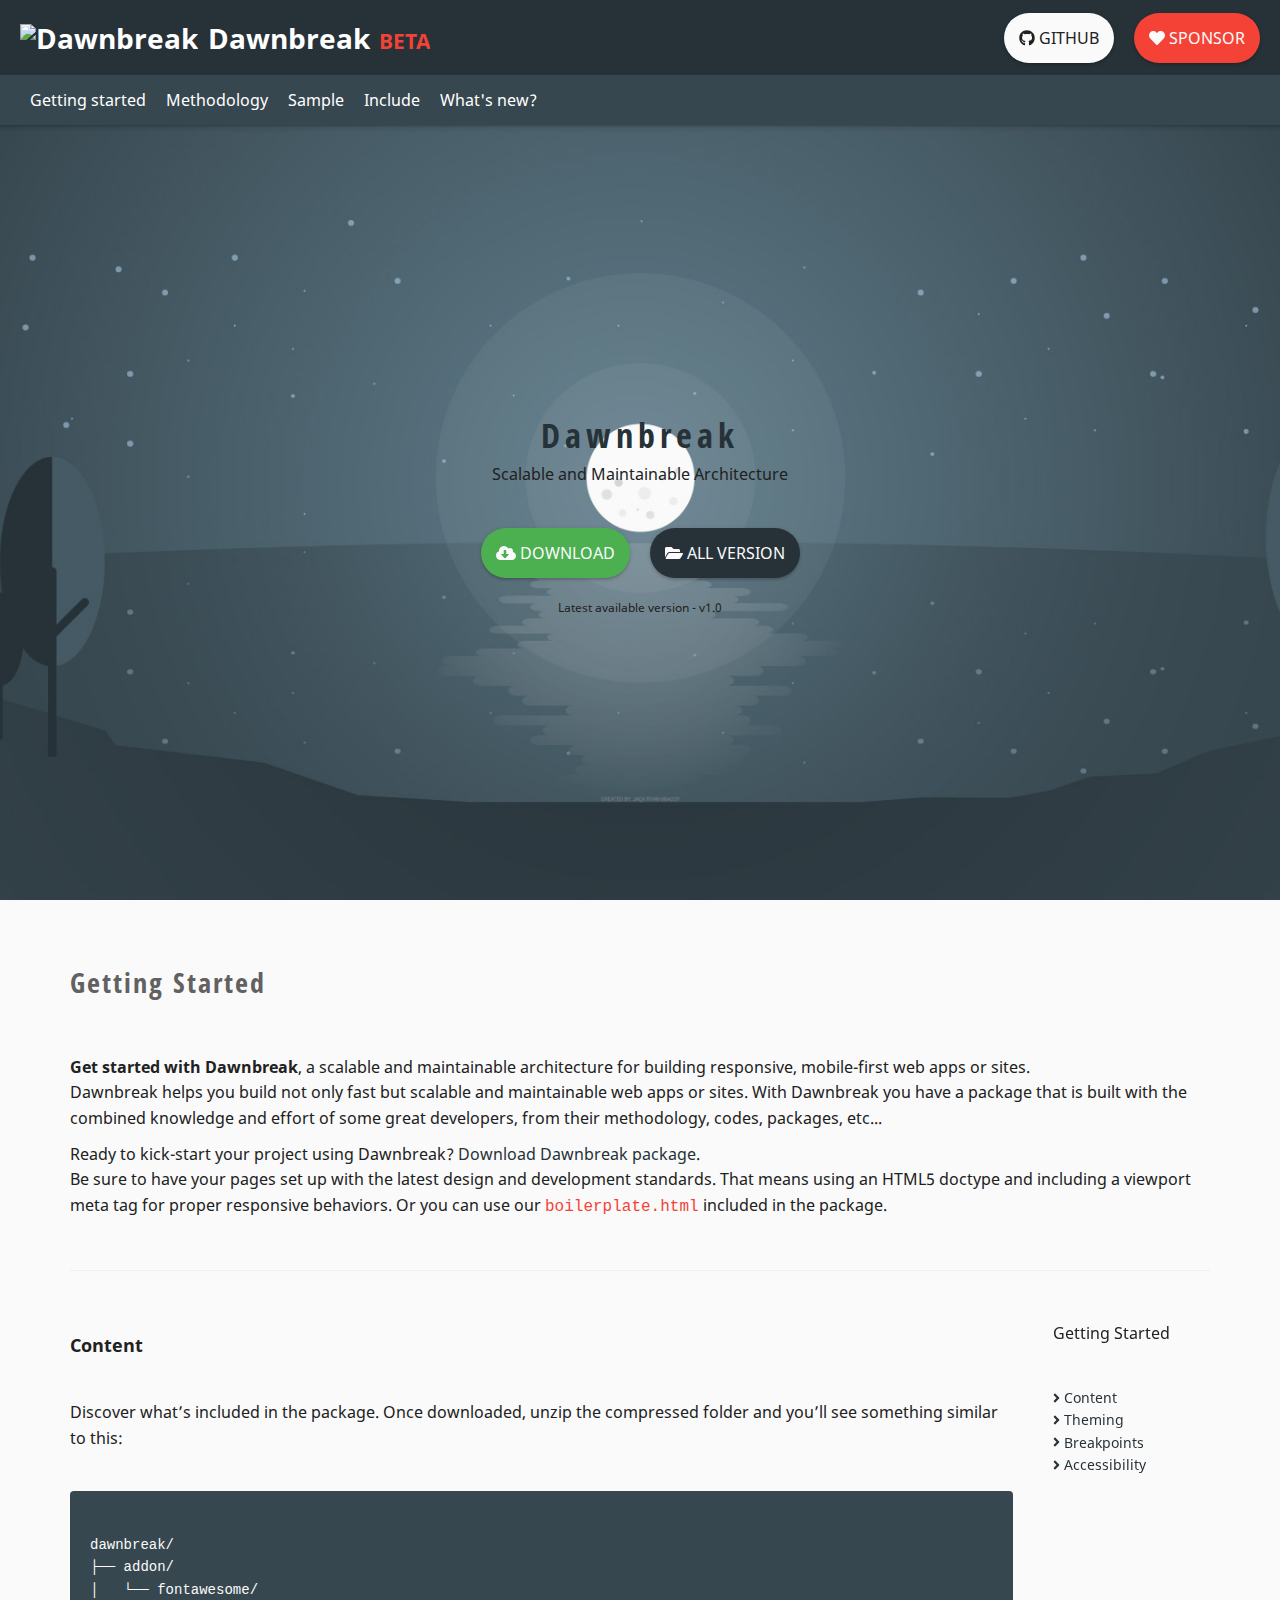
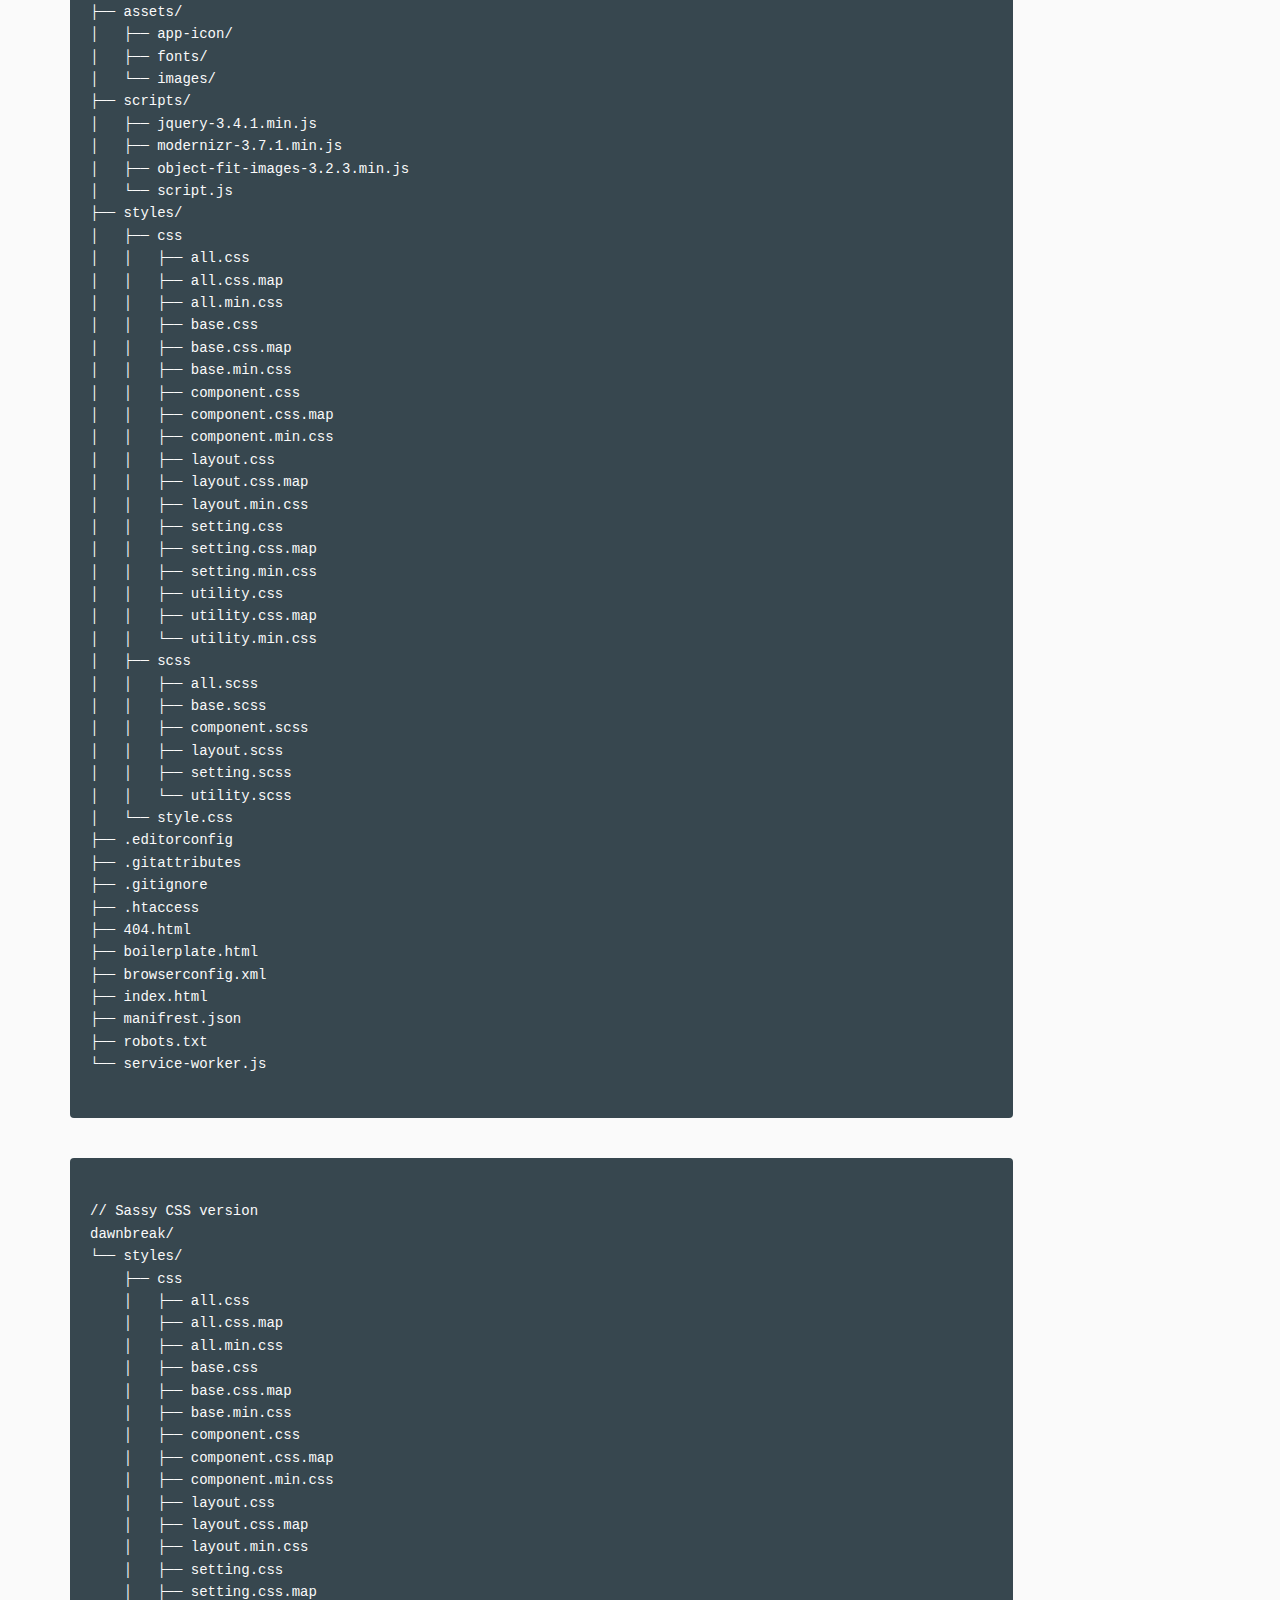
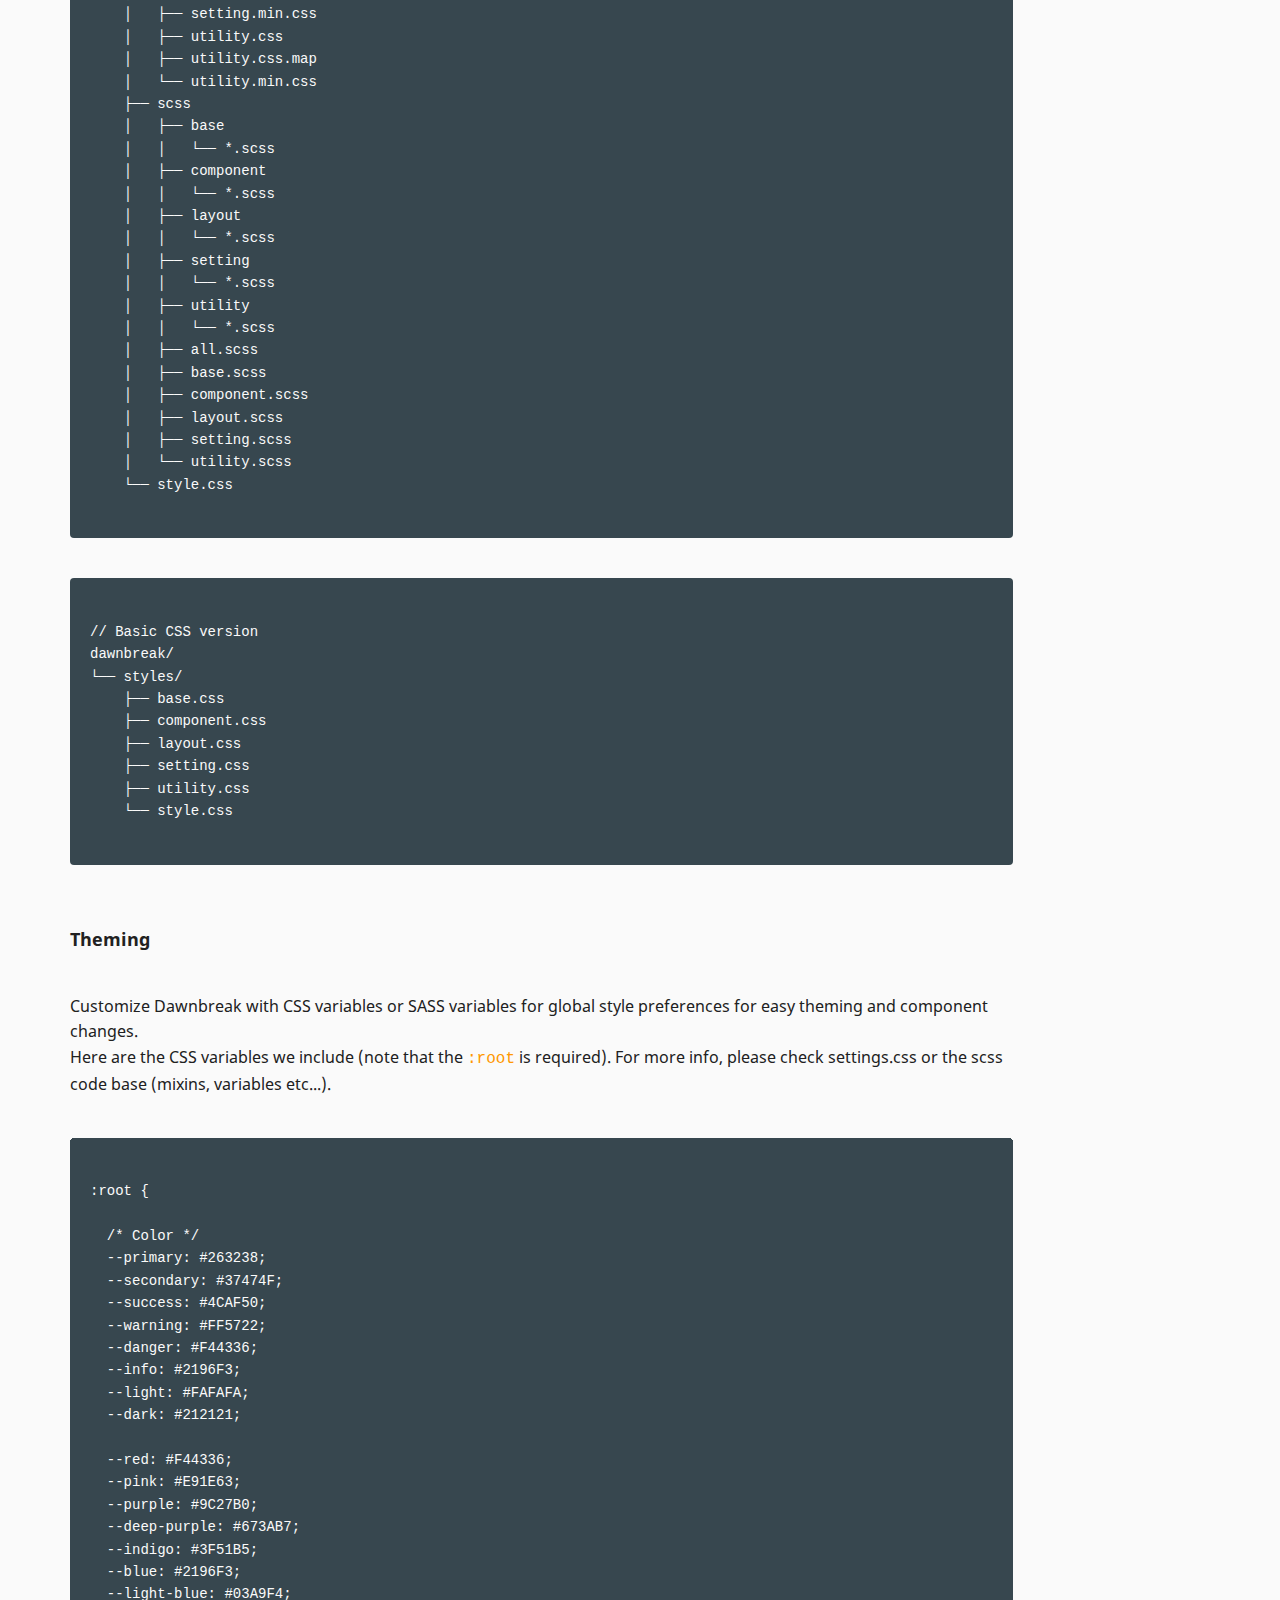
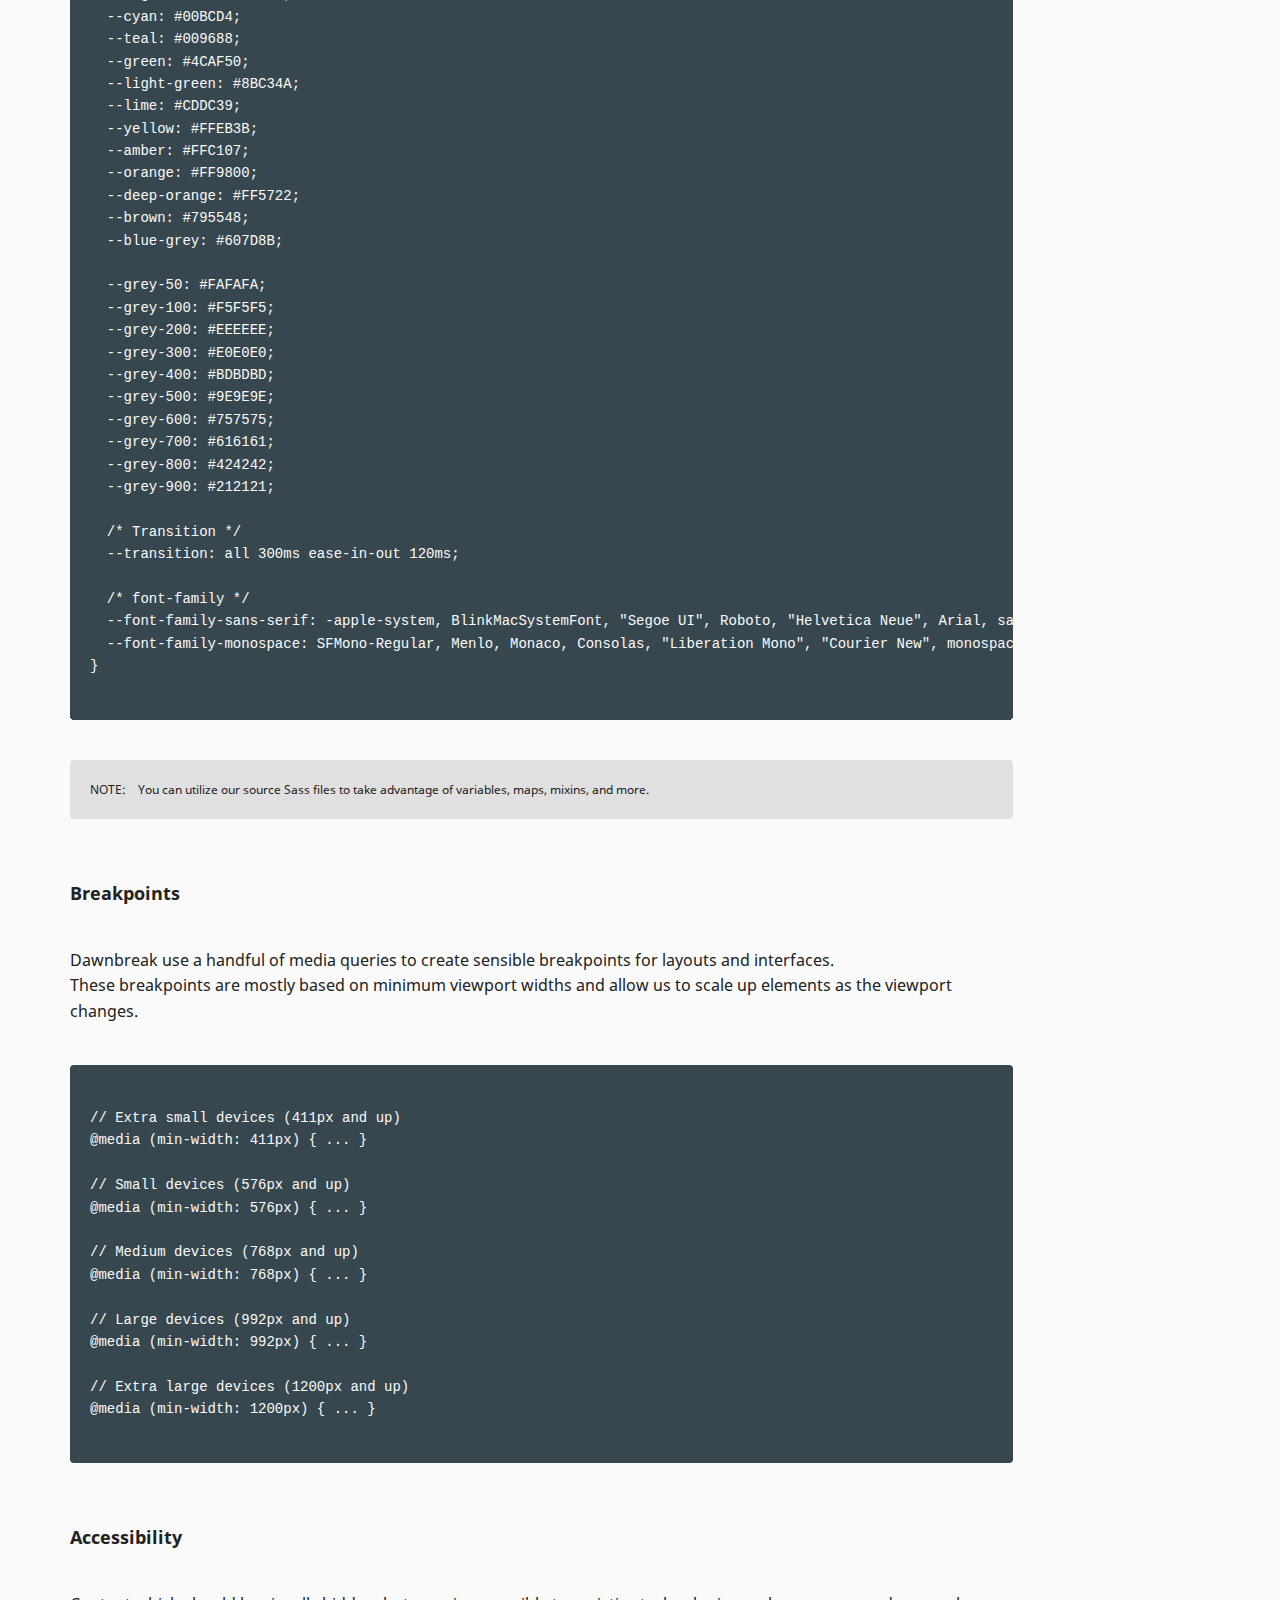
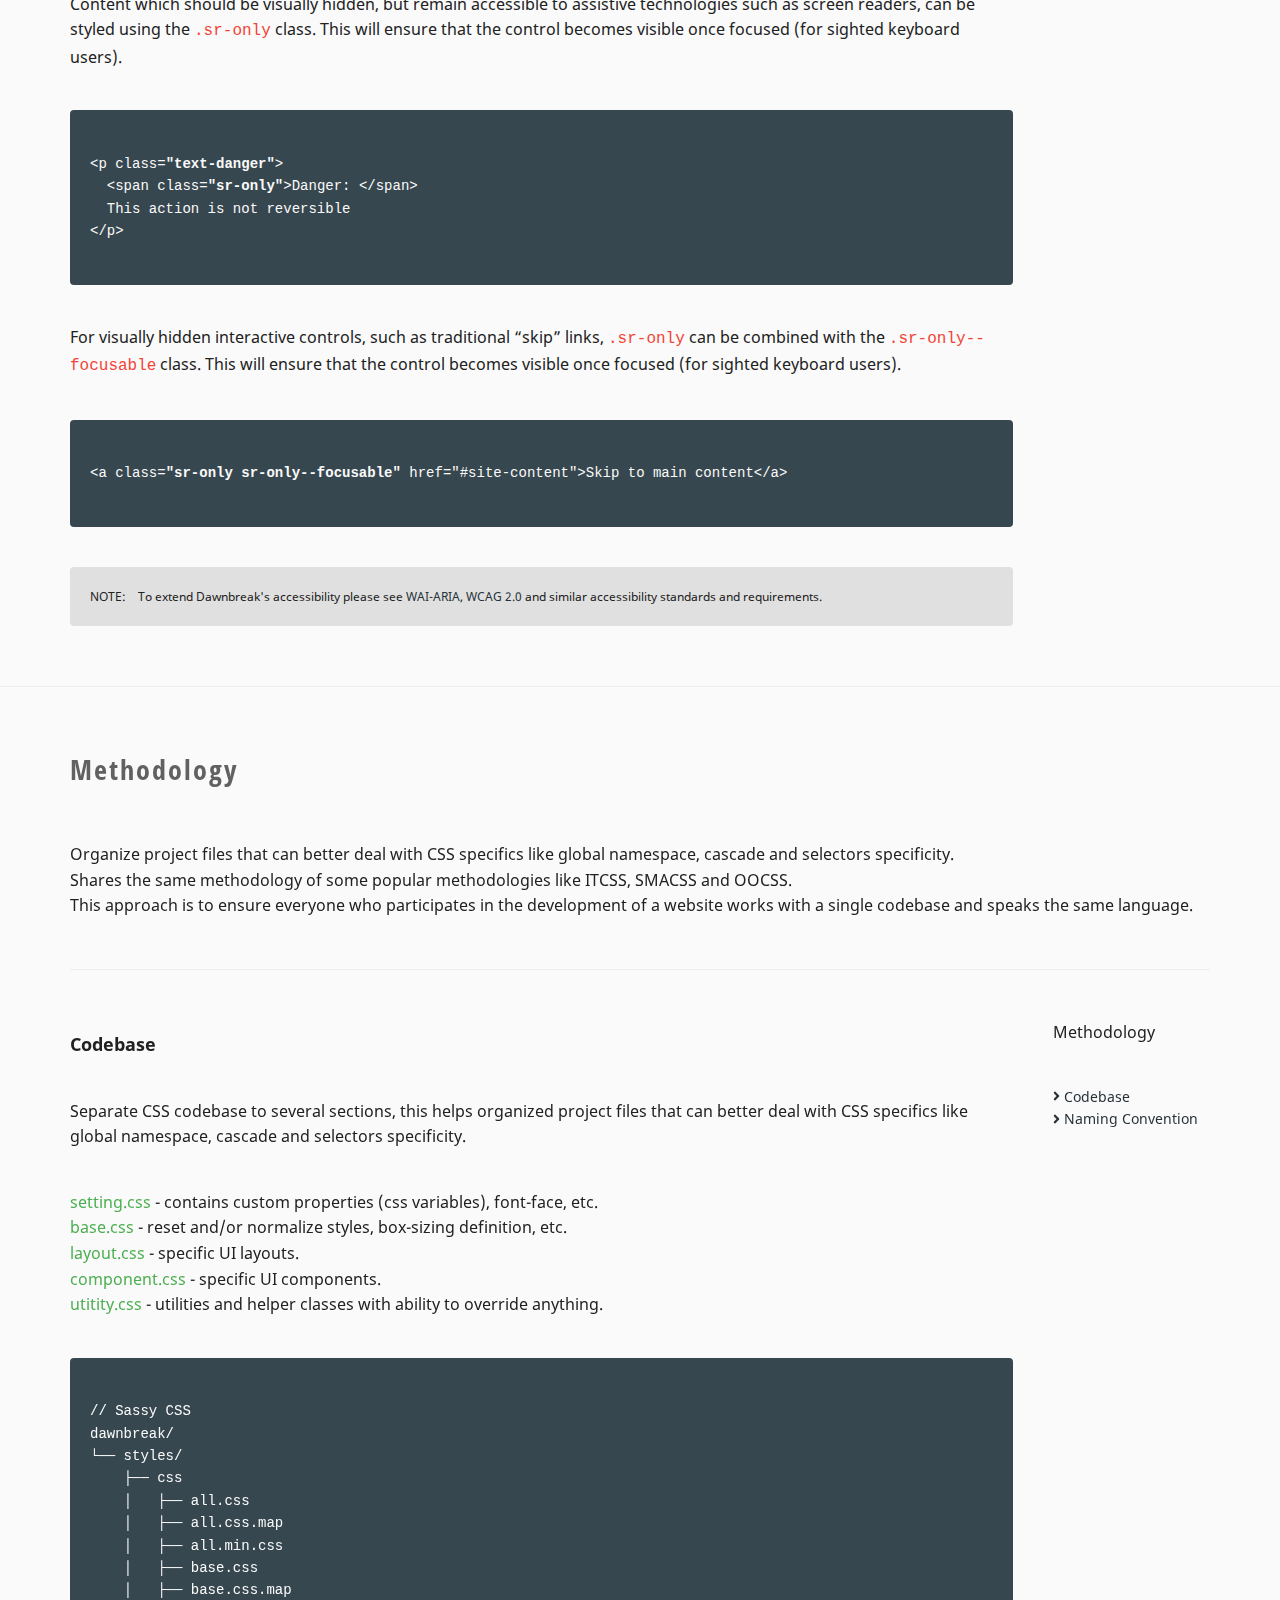
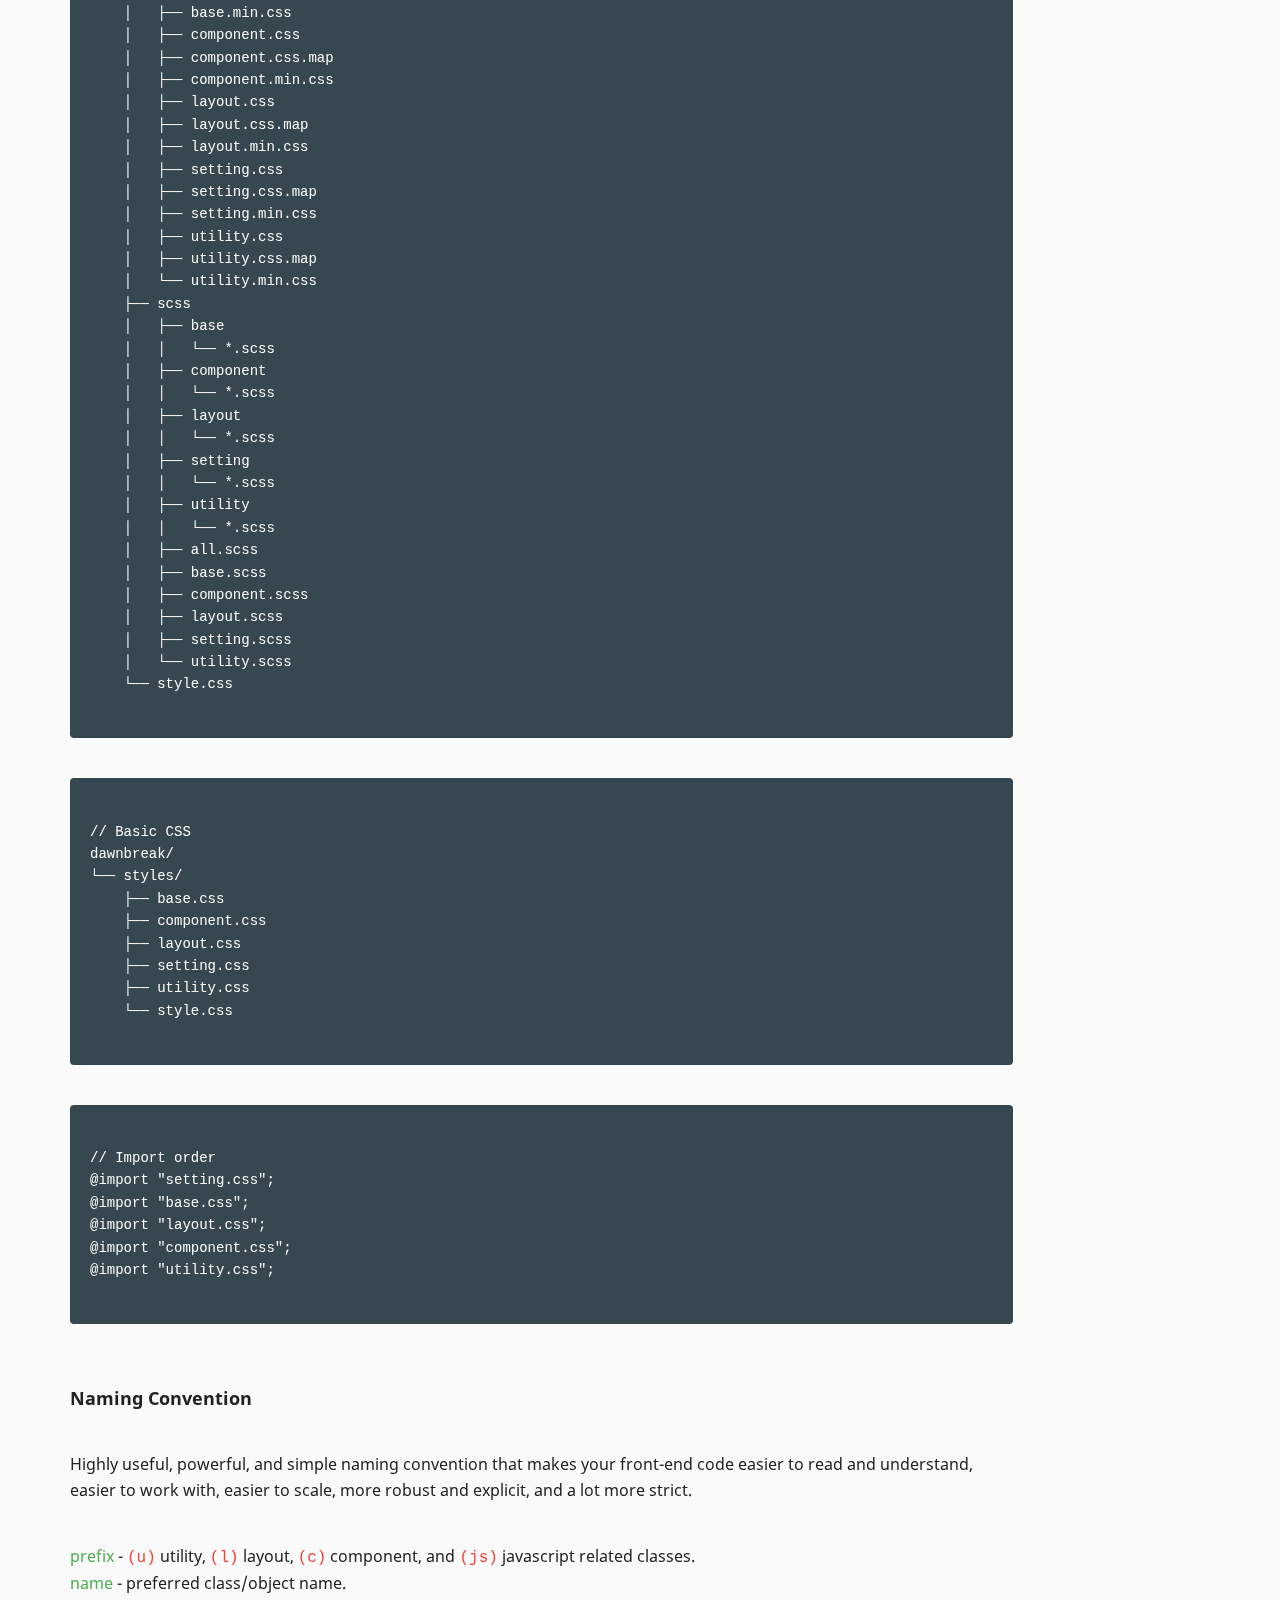
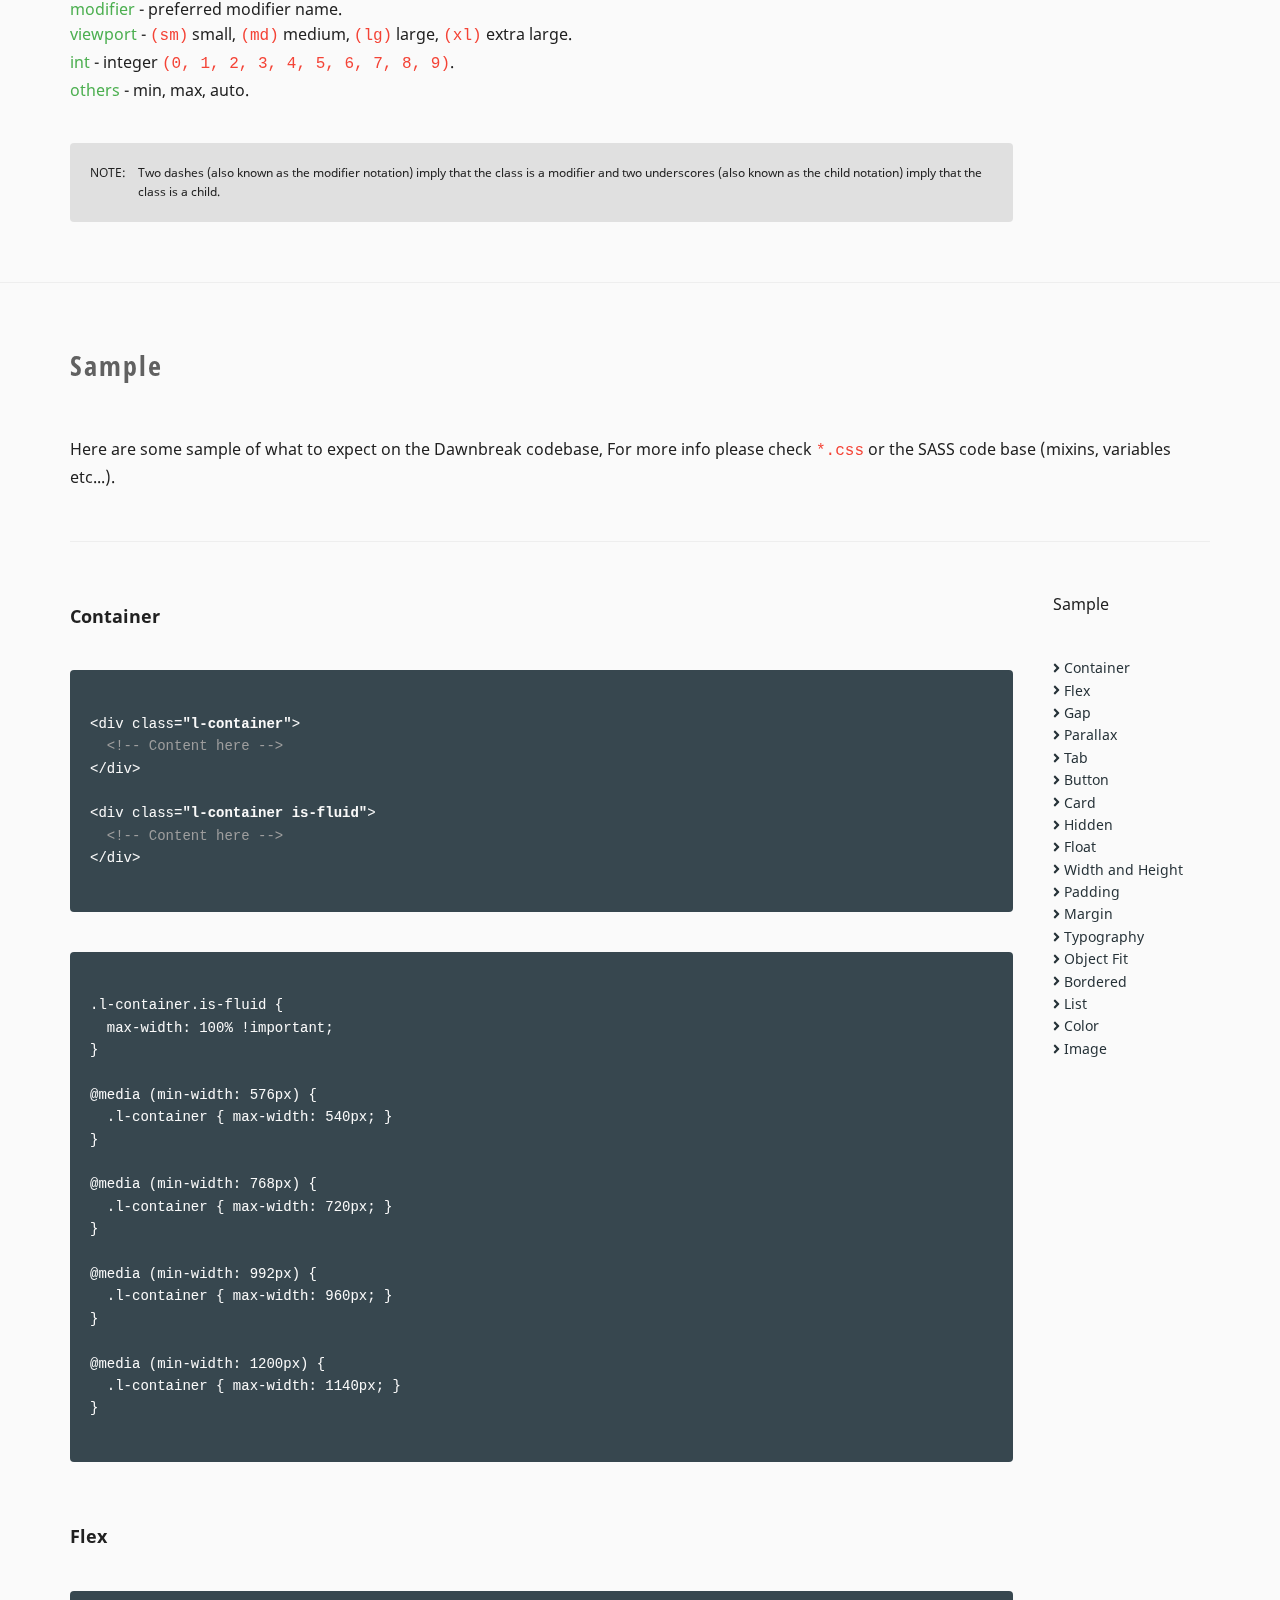
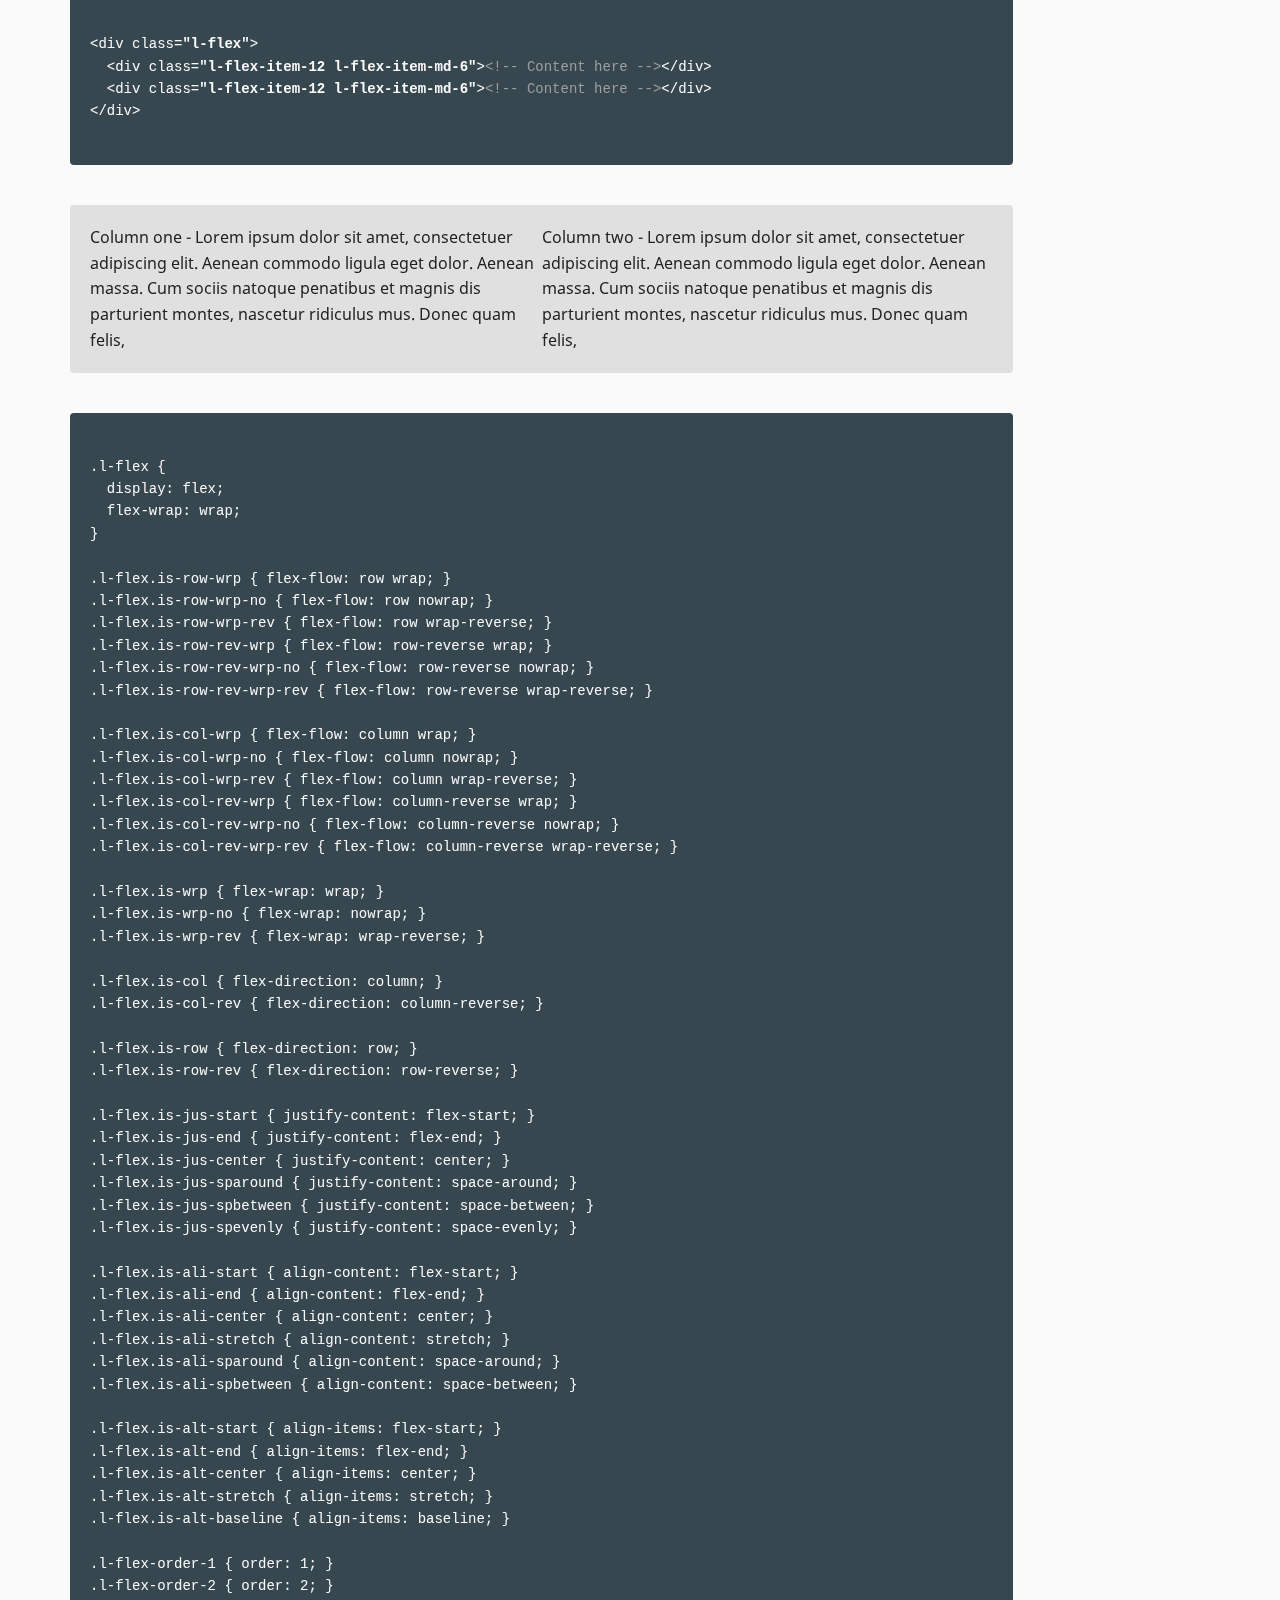
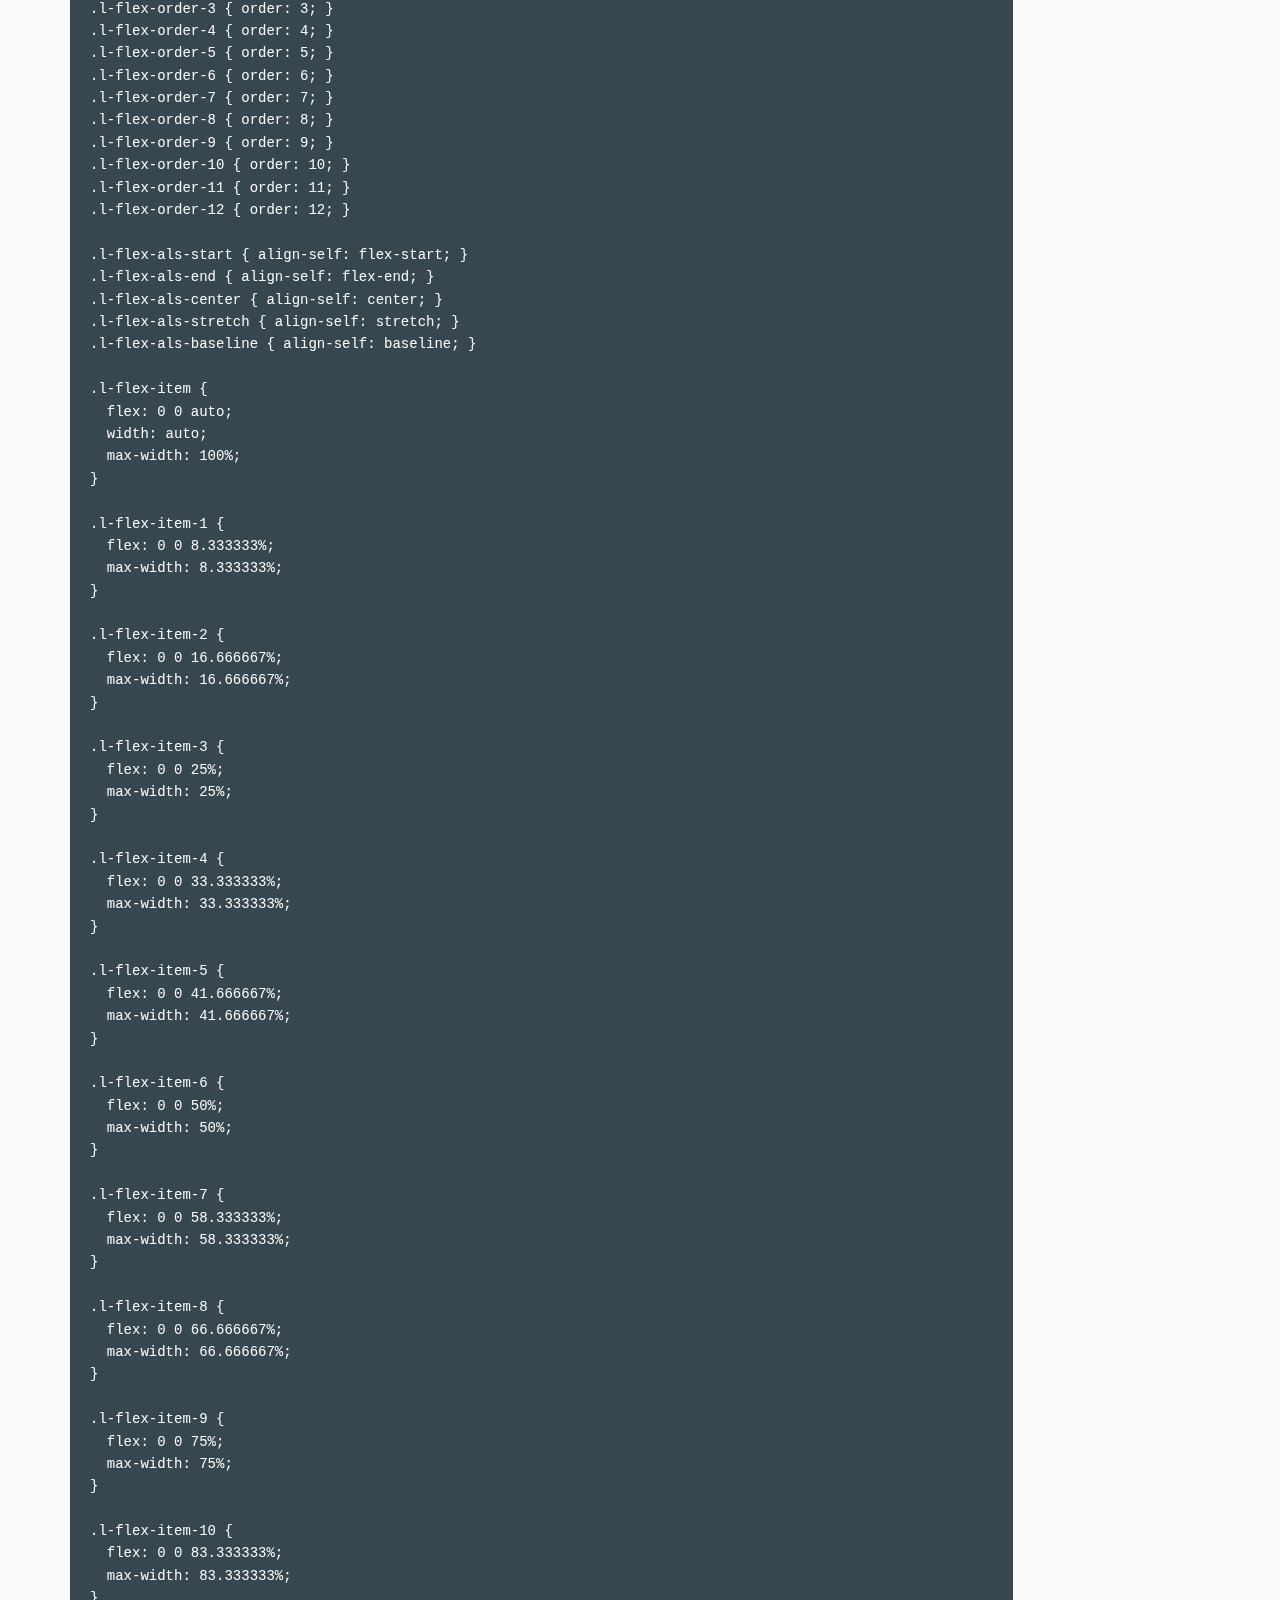
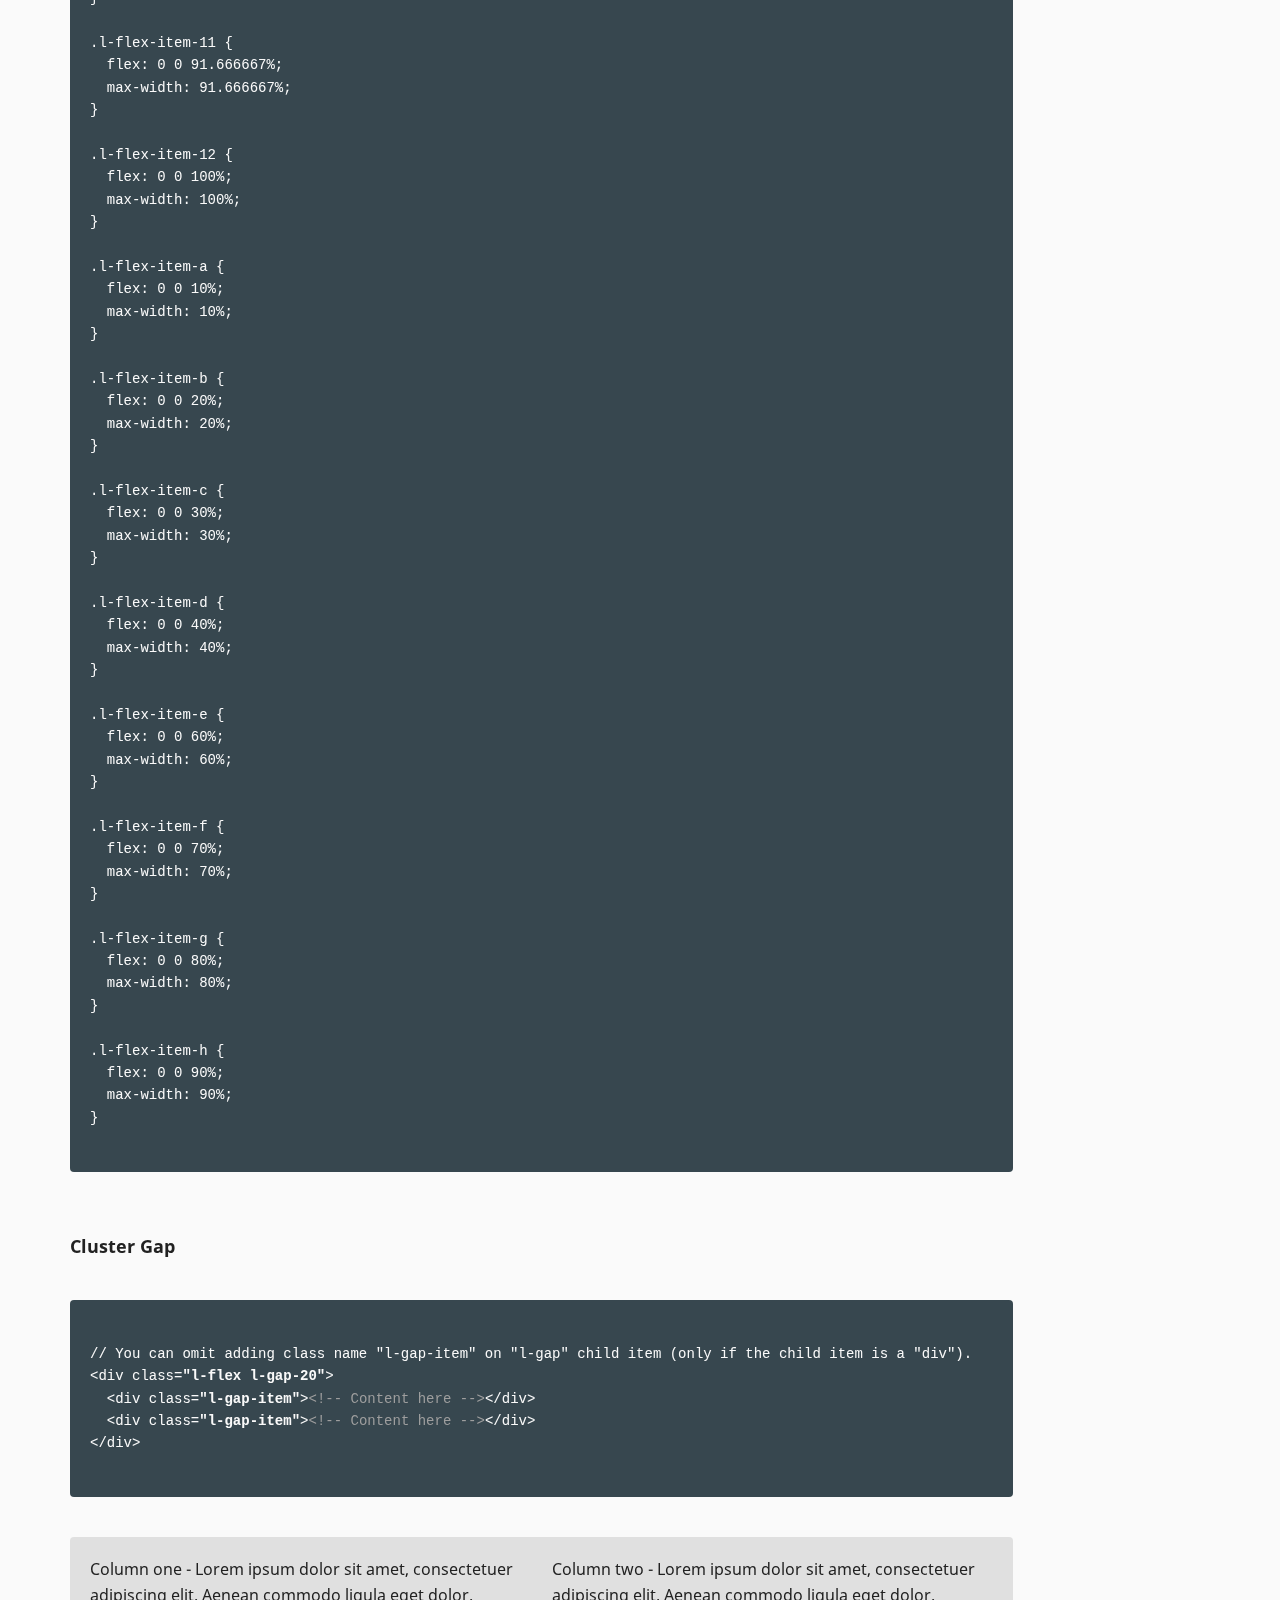
==== commit f6c51652: "Updating documentation (WIP)." ====
--- a/index.html
+++ b/index.html
@@ -6,7 +6,7 @@
 
     <title>Dawnbreak - Scalable and Maintainable Architecture</title>
 
-    <meta name="keywords" content="Dawnbreak, Front-end, boilerplate, Front-end boilerplate, Scalable, Maintainable">
+    <meta name="keywords" content="Dawnbreak, Front-end, boilerplate, Front-end boilerplate, Scalable, Maintainable, ITCSS, SMACSS,">
     <meta name="description" content="Dawnbreak, a scalable and maintainable front-end web development boilerplate, created by Jack Ryan Oracoy">
 
     <meta property="og:site_name" content="Dawnbreak">
@@ -100,10 +100,10 @@
               <h2 class="c-heading-above-the-fold u-text-center">Dawnbreak</h2>
               <p class="u-text-center u-mar-bottom-20 u-mar-bottom-lg-40">Scalable and Maintainable Architecture</p>
               <div class="l-flex is-jus-center l-gap-20 u-mar-bottom-10">
-                <div class="l-gap-item"><a class="c-button is-success" href="https://github.com/jackryanoracoy/dawnbreak/archive/1.6.zip"><i class="fas fa-cloud-download-alt"></i>&nbsp;Download</a></div>
+                <div class="l-gap-item"><a class="c-button is-success" href="https://github.com/jackryanoracoy/dawnbreak/archive/1.zip"><i class="fas fa-cloud-download-alt"></i>&nbsp;Download</a></div>
                 <div class="l-gap-item"><a class="c-button" href="https://github.com/jackryanoracoy/dawnbreak/releases"><i class="fas fa-folder-open"></i><span class="u-hidden-lg-max">&nbsp;All Version</span></a></div>
               </div>
-              <p class="u-text-center u-font-small">Latest available version - v1.6</p>
+              <p class="u-text-center u-font-small">Latest available version - v1.0</p>
 
             </section><!-- End - section -->
           </div><!-- End - flex content -->
@@ -422,7 +422,7 @@
 
               <div class="u-bordered is-bottom u-pad-bottom-20 u-pad-bottom-md-50">
                 <p>Organize project files that can better deal with CSS specifics like global namespace, cascade and selectors specificity.
-                <br>Shares the same methodology of some popular methodologies like ITCSS, BEM, SMACSS and OOCSS.
+                <br>Shares the same methodology of some popular methodologies like ITCSS, SMACSS and OOCSS.
                 <br>This approach is to ensure everyone who participates in the development of a website works with a single codebase and speaks the same language.</p>
               </div>
 
@@ -1840,31 +1840,7 @@
 
               <h2 class="c-heading-section u-mar-bottom-20 u-mar-bottom-lg-40">What's new?</h2>
 
-              <h3 class="u-mar-bottom-20">Dawnbreak v1.6</h3>
-
-              <ul class="u-list u-mar-bottom-20">
-                <li>Added extra-small(xs) media query</li>
-                <li>Added alternative grid system (10 columns)</li>
-                <li>Made changes to some utility styles</li>
-                <li>Some minor changes and fixes</li>
-              </ul>
-
-              <h3 class="u-mar-bottom-20">Dawnbreak v1.5.4</h3>
-
-              <ul class="u-list u-mar-bottom-20">
-                <li>Updated "utility" styles.</li>
-                <li>Updated "normalize" (modified).</li>
-                <li>Minor changes and fixes.</li>
-              </ul>
-
-              <h3 class="u-mar-bottom-20">Dawnbreak v1.5.3</h3>
-
-              <ul class="u-list">
-                <li>Added condition to enable/disable media queries.</li>
-                <li>Added style for forms e.g. label, input, textarea, etc...</li>
-                <li>Updated above the fold (ATF) illustration.</li>
-                <li>Minor changes and fixes.</li>
-              </ul>
+              <h3 class="u-mar-bottom-20">Initial Release</h3>
 
             </section><!-- End - section -->
           </div><!-- End - container -->
@@ -1895,7 +1871,7 @@
         <div class="l-container">
           <section class="l-section has-padding-narrow">
 
-            <h5 class="u-text-center u-font-small u-font-medium-md">Dawnbreak v1.6 - Licensed <a href="https://github.com/jackryanoracoy/dawnbreak/blob/master/LICENSE.txt">MIT</a>, <a rel="license" href="http://creativecommons.org/licenses/by/4.0/">CC BY 4.0</a></h5>
+            <h5 class="u-text-center u-font-small u-font-medium-md">Dawnbreak v1.0 - Licensed <a href="https://github.com/jackryanoracoy/dawnbreak/blob/master/LICENSE.txt">MIT</a>, <a rel="license" href="http://creativecommons.org/licenses/by/4.0/">CC BY 4.0</a></h5>
 
           </section><!-- End - section -->
         </div><!-- End - container -->
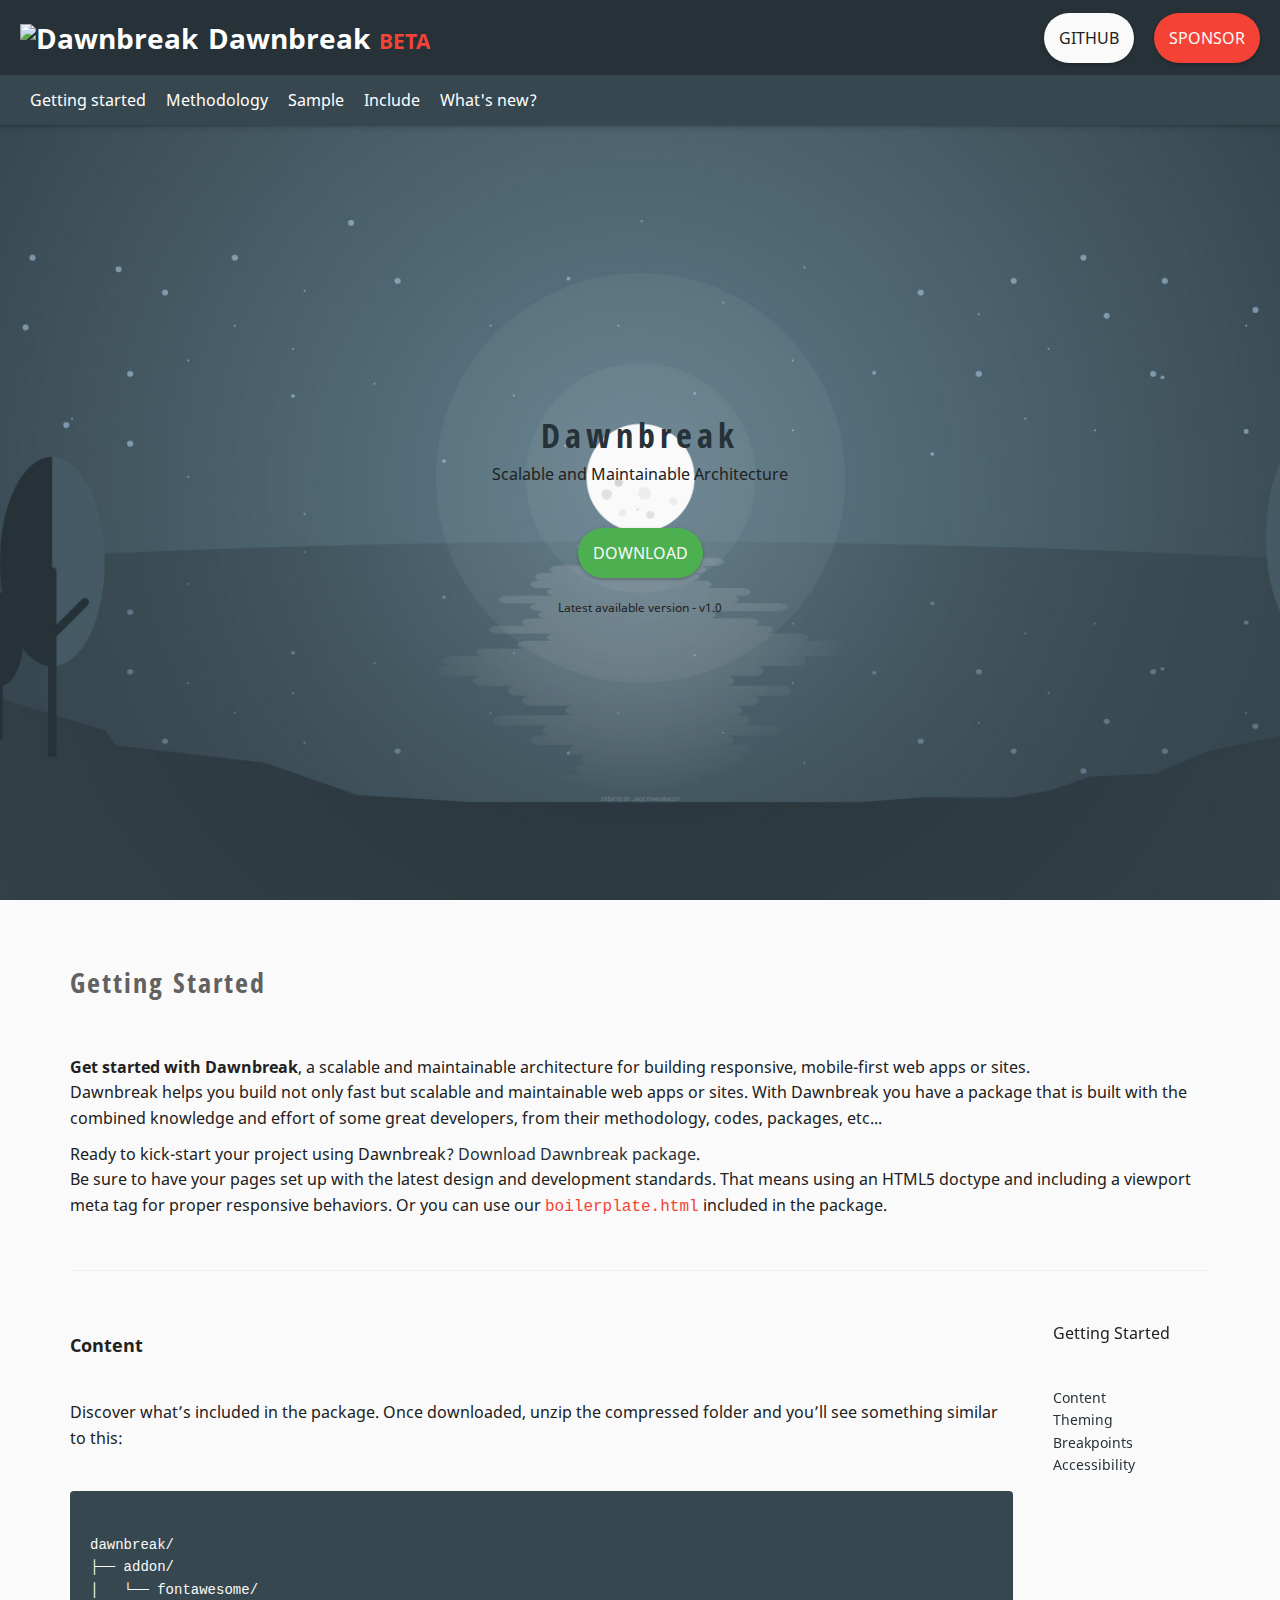
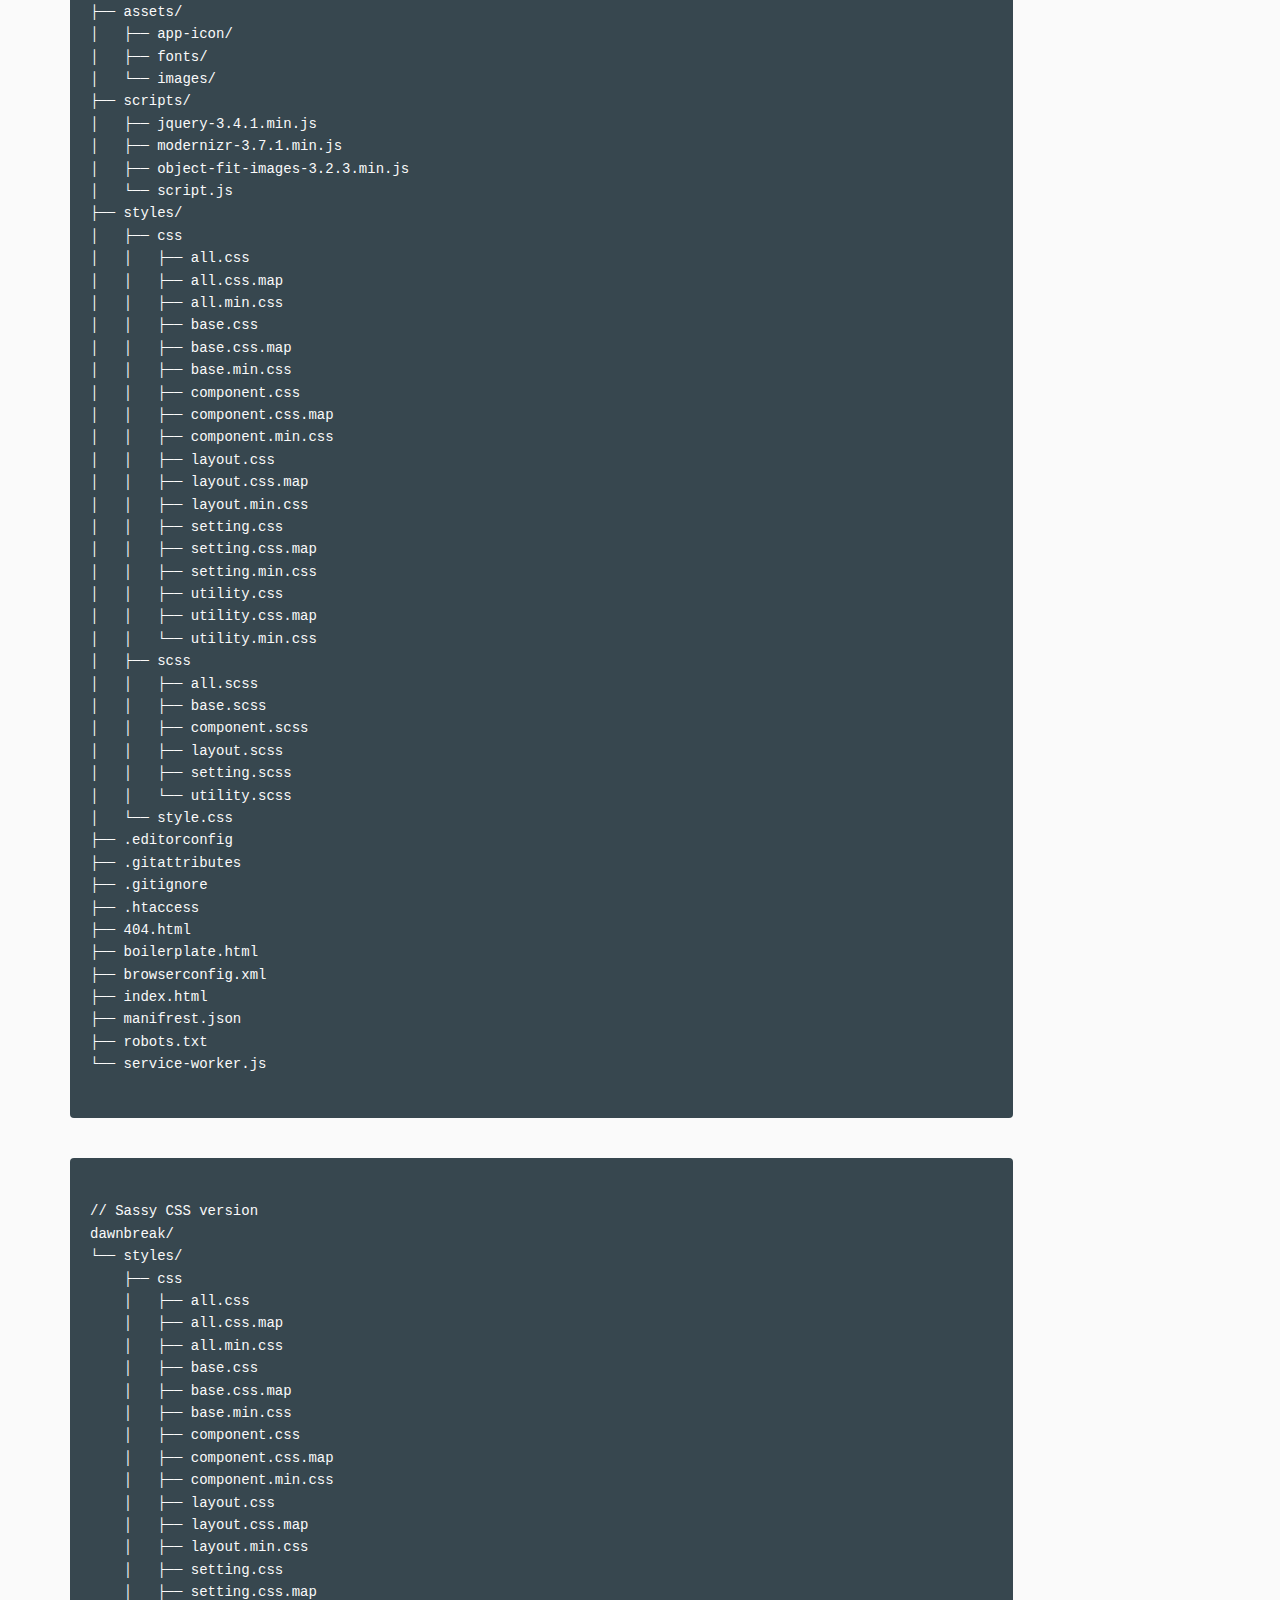
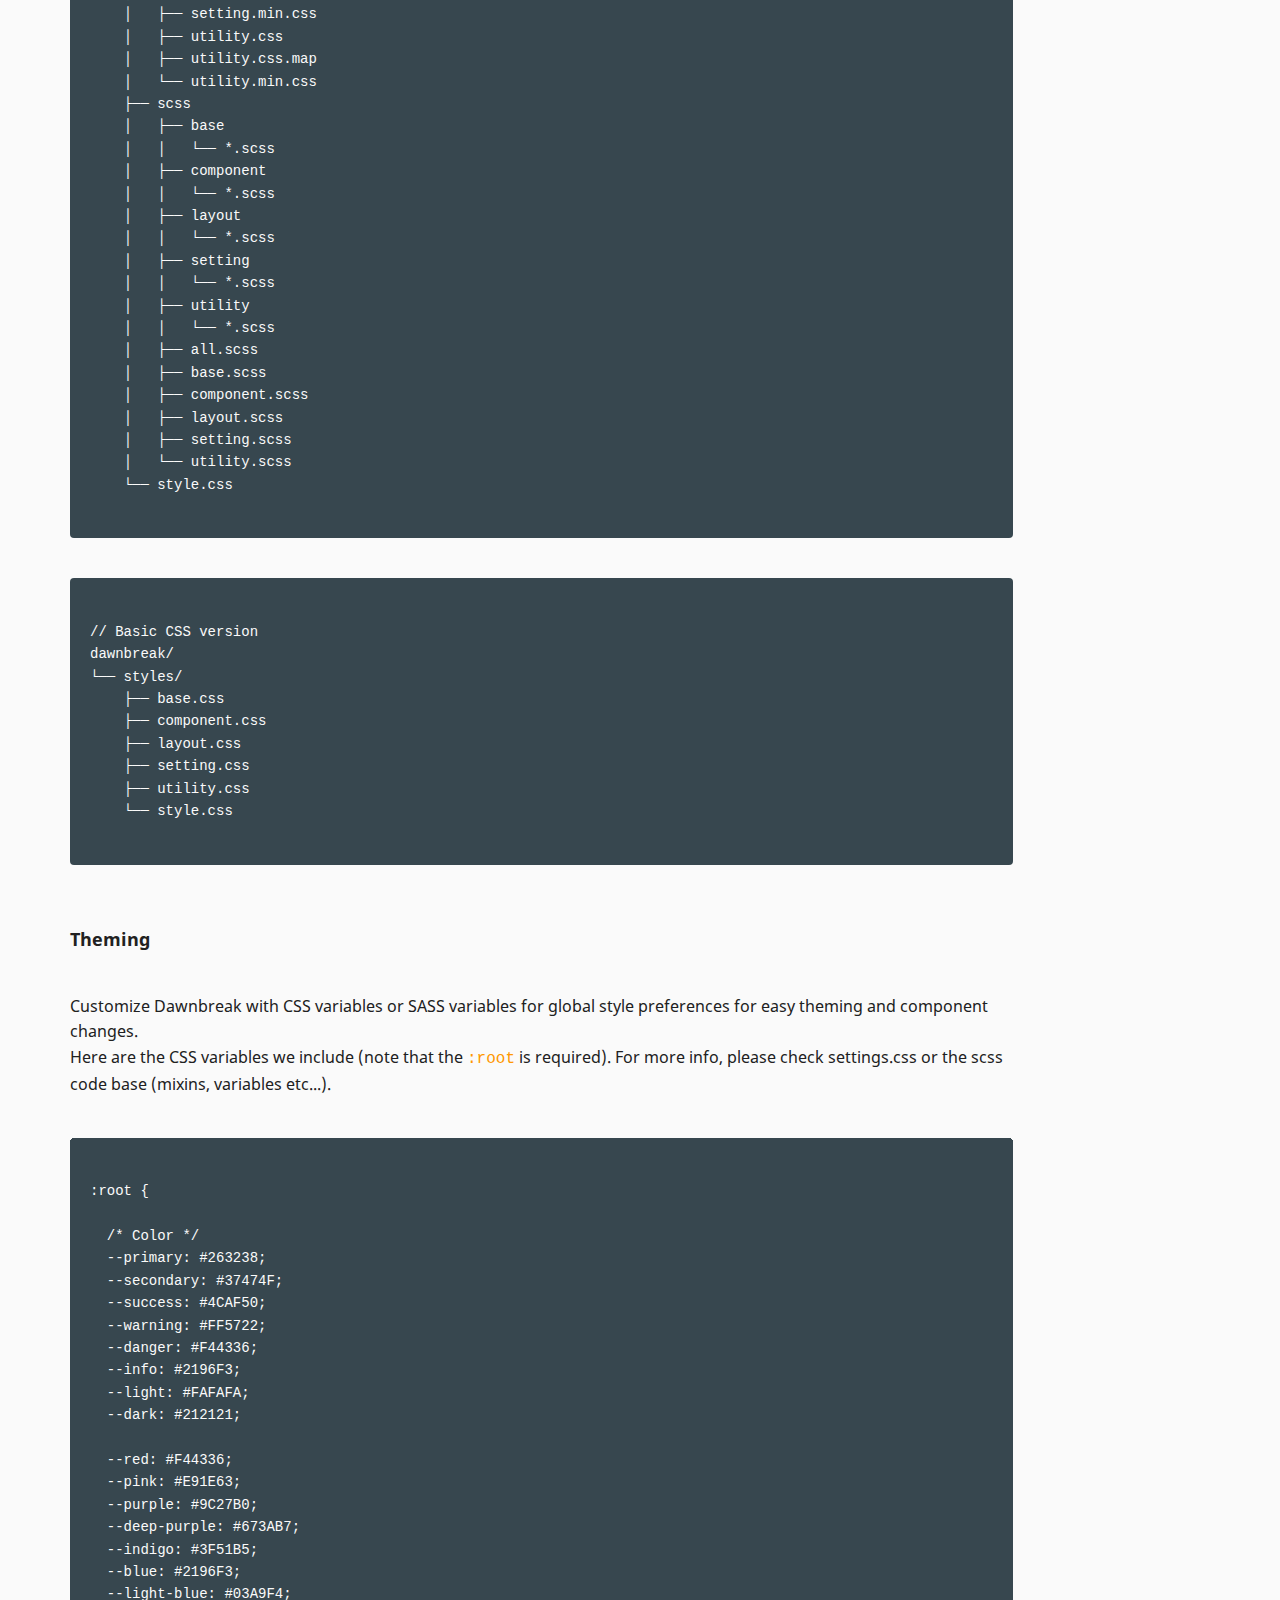
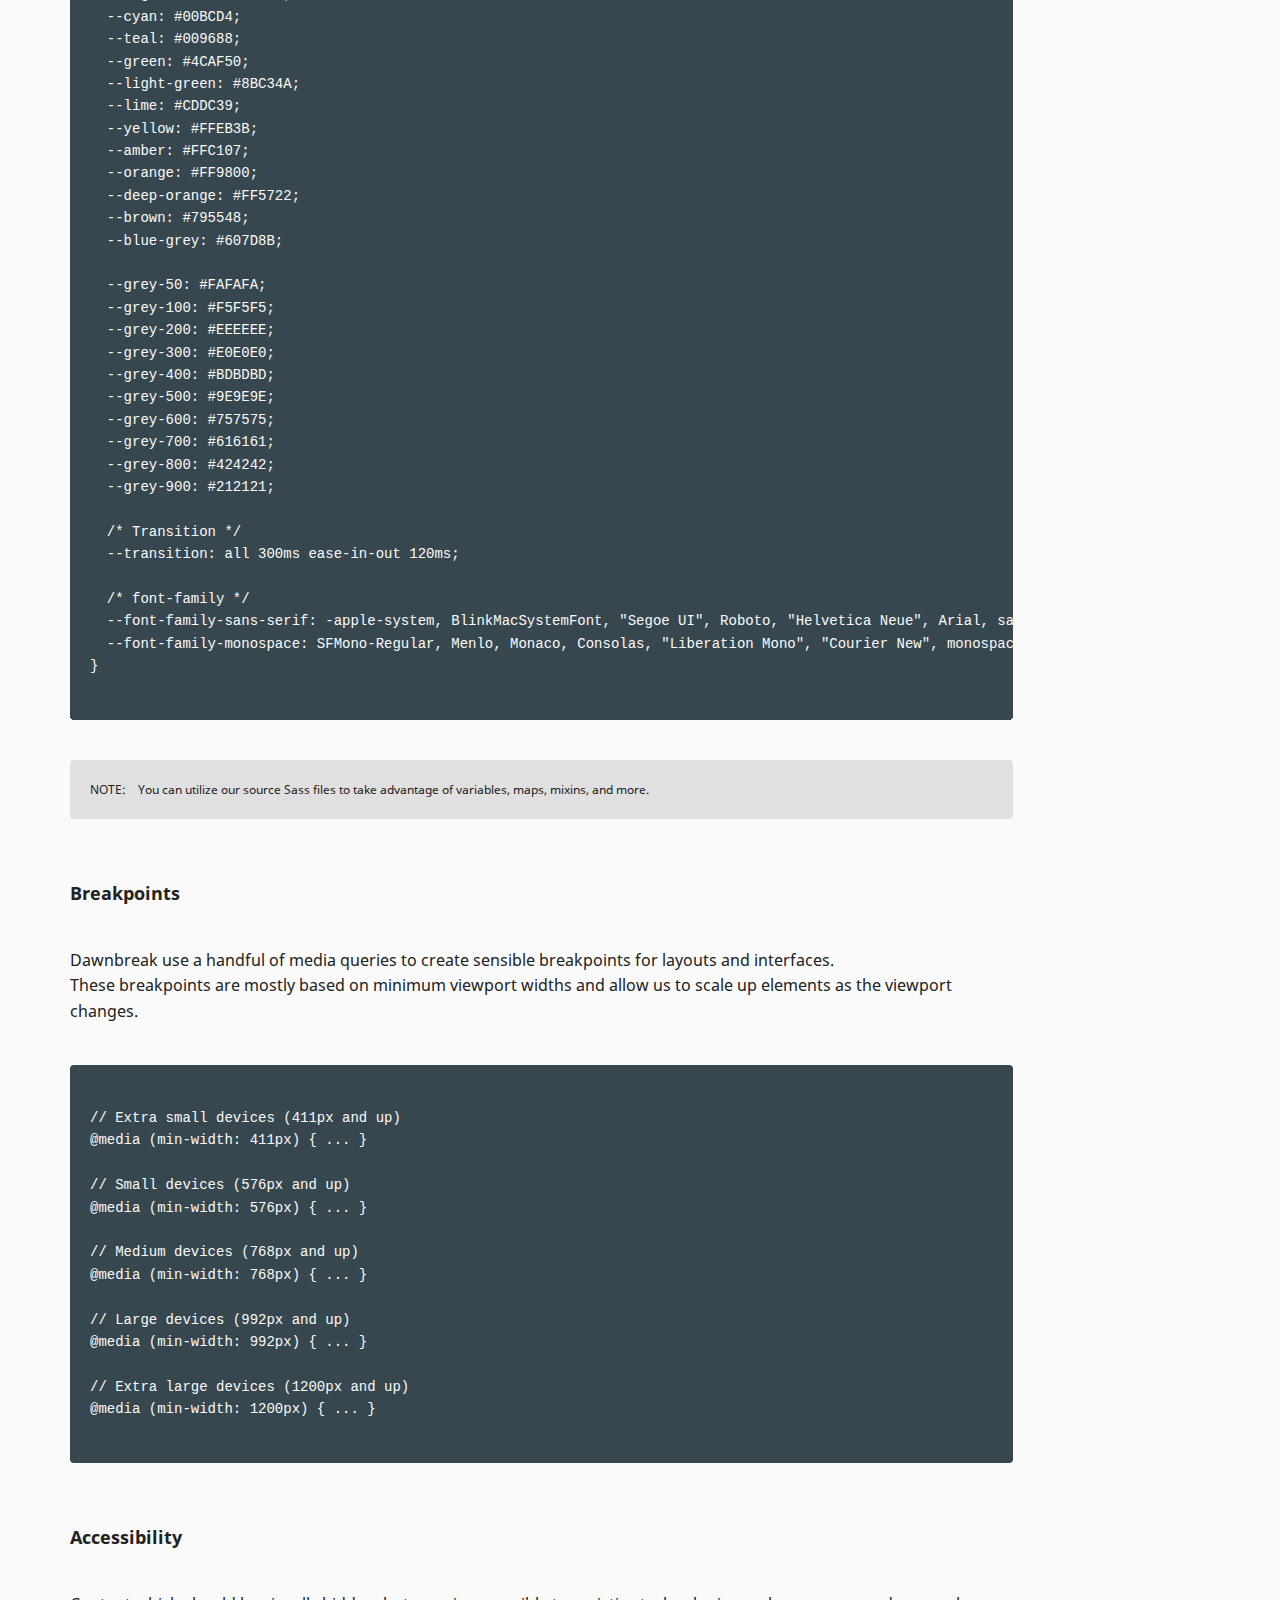
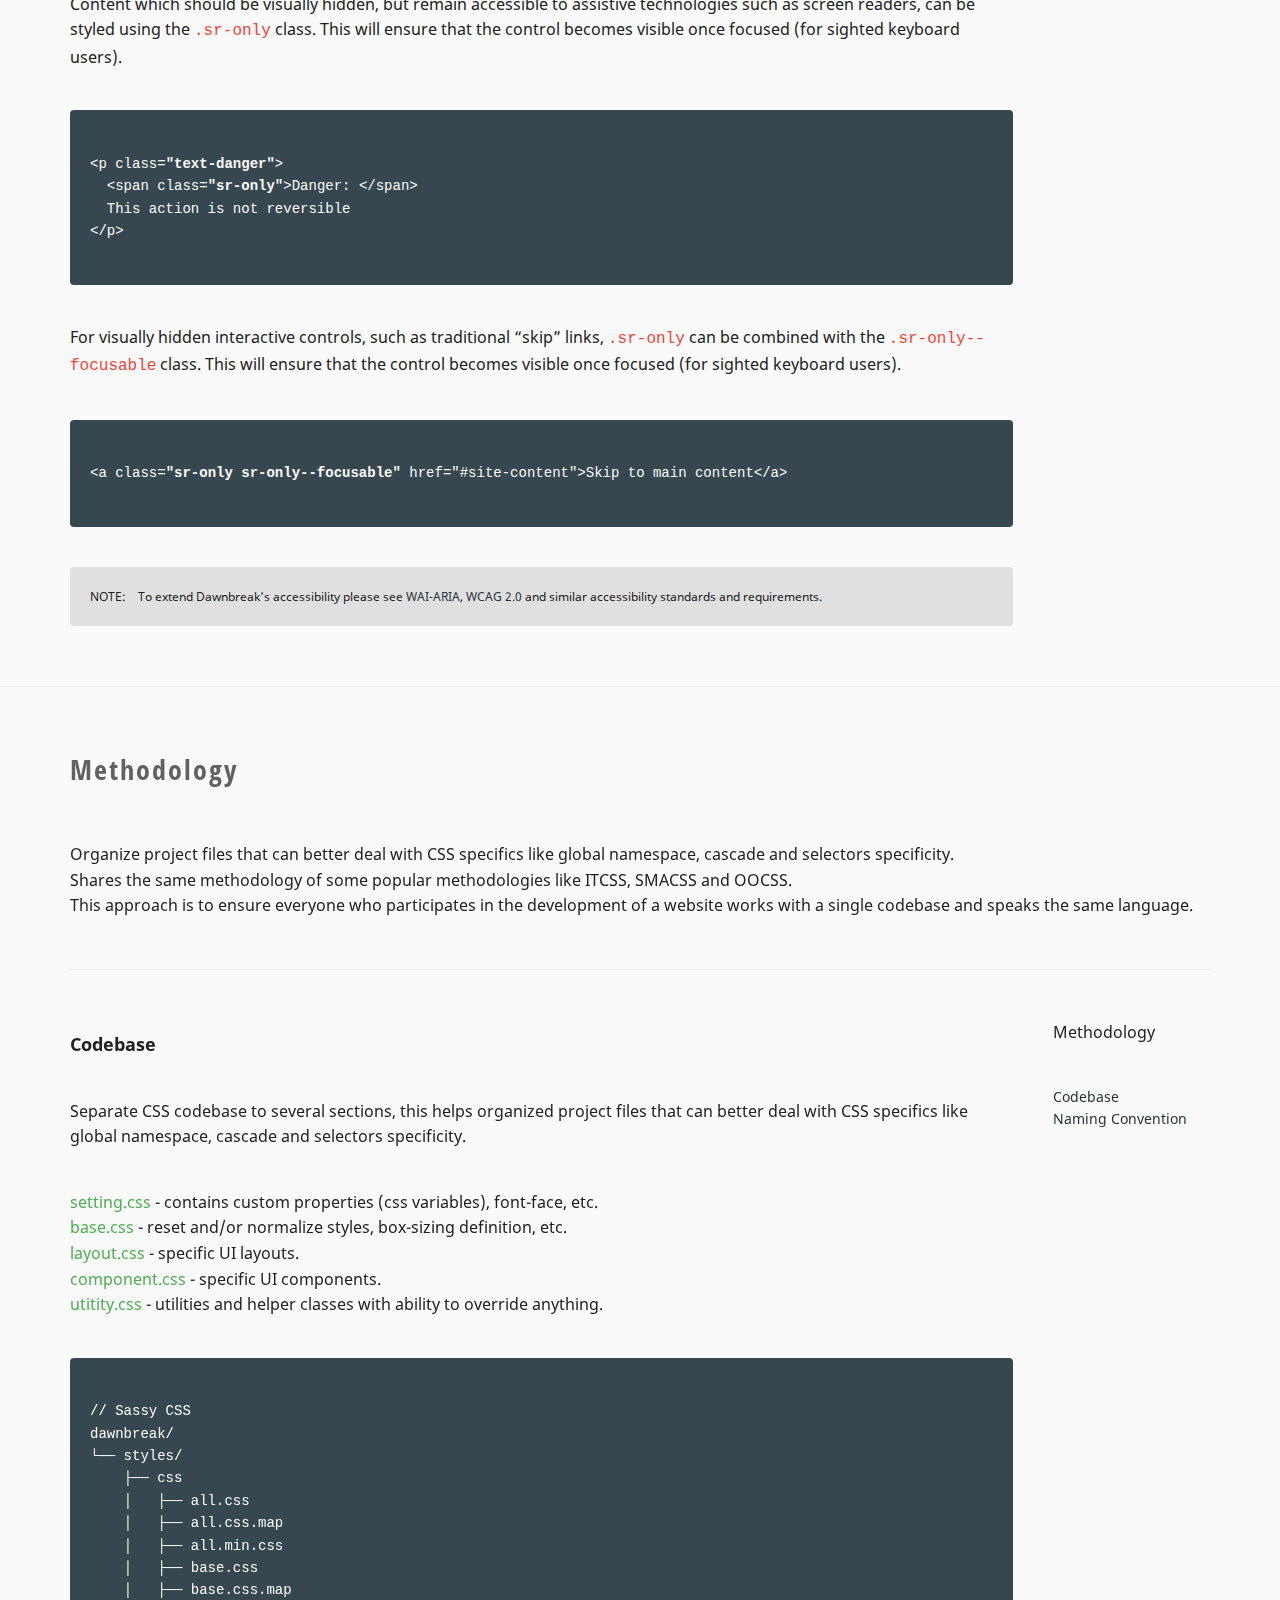
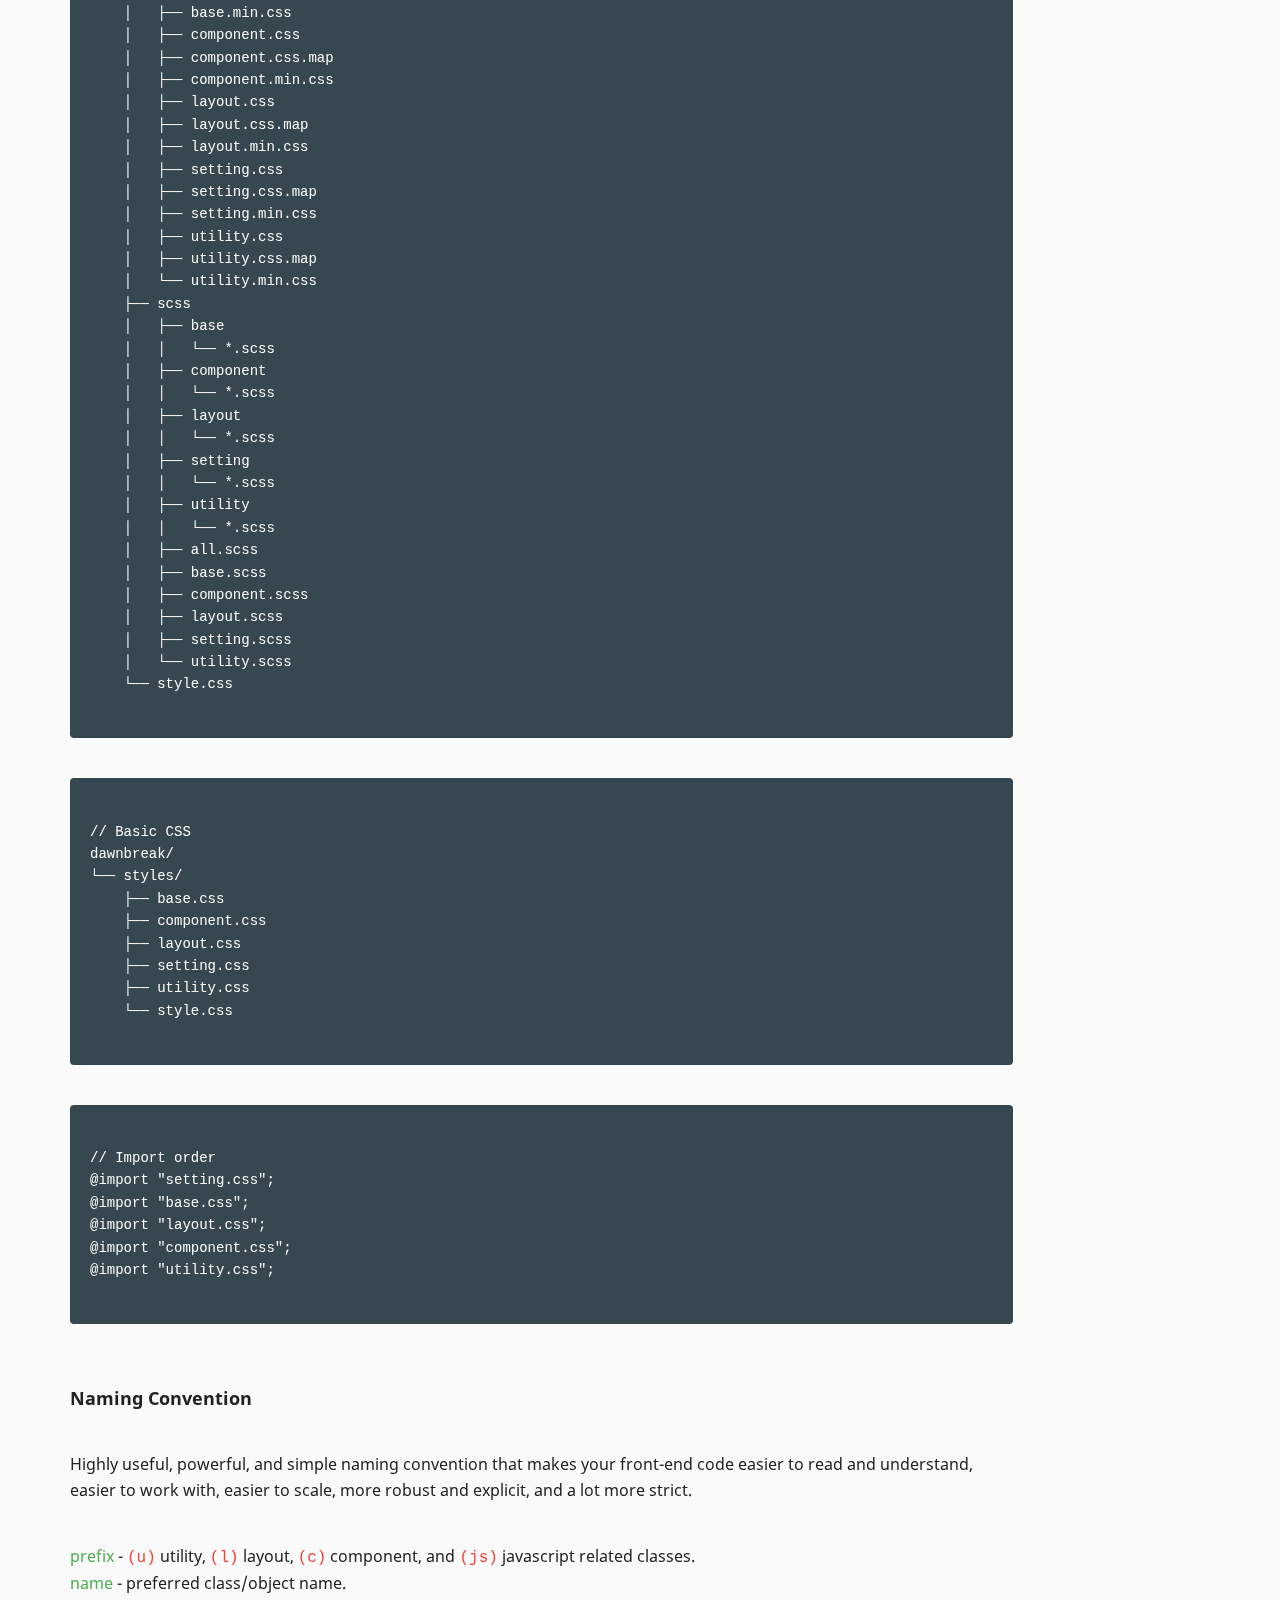
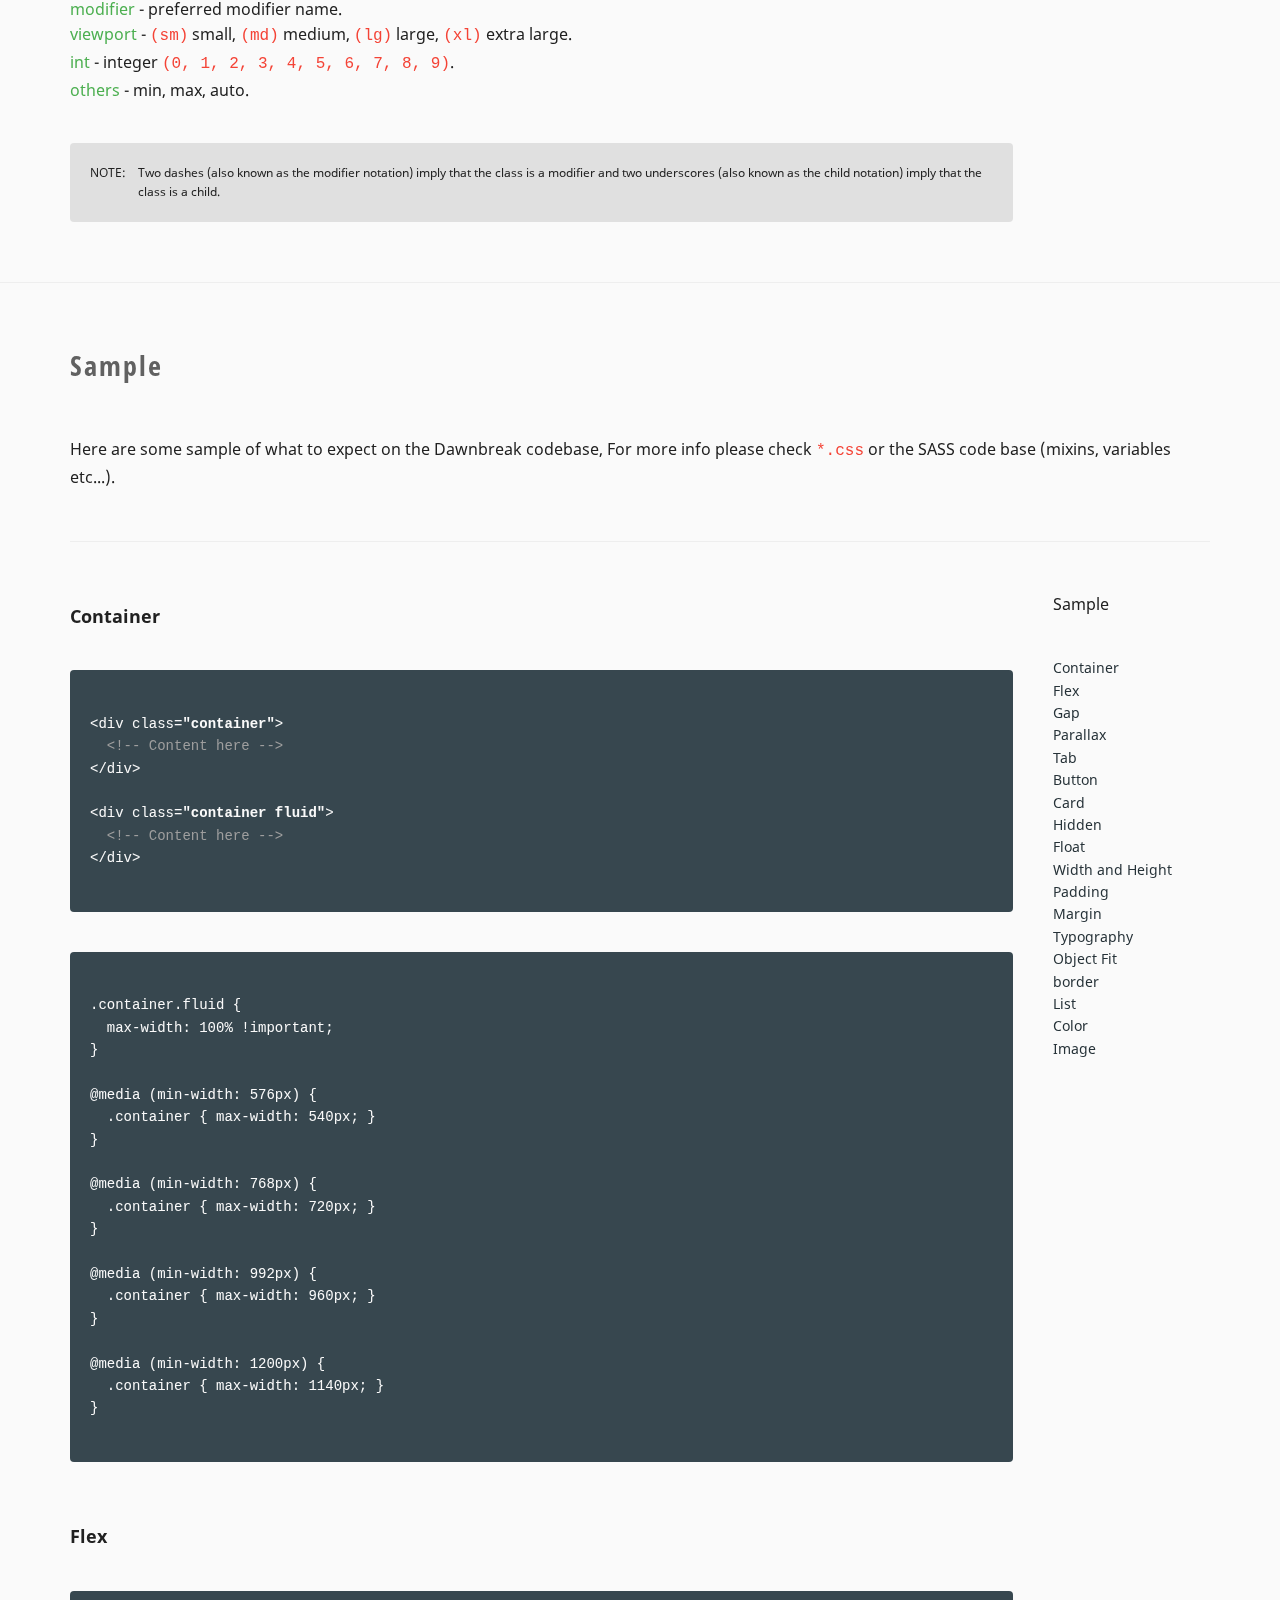
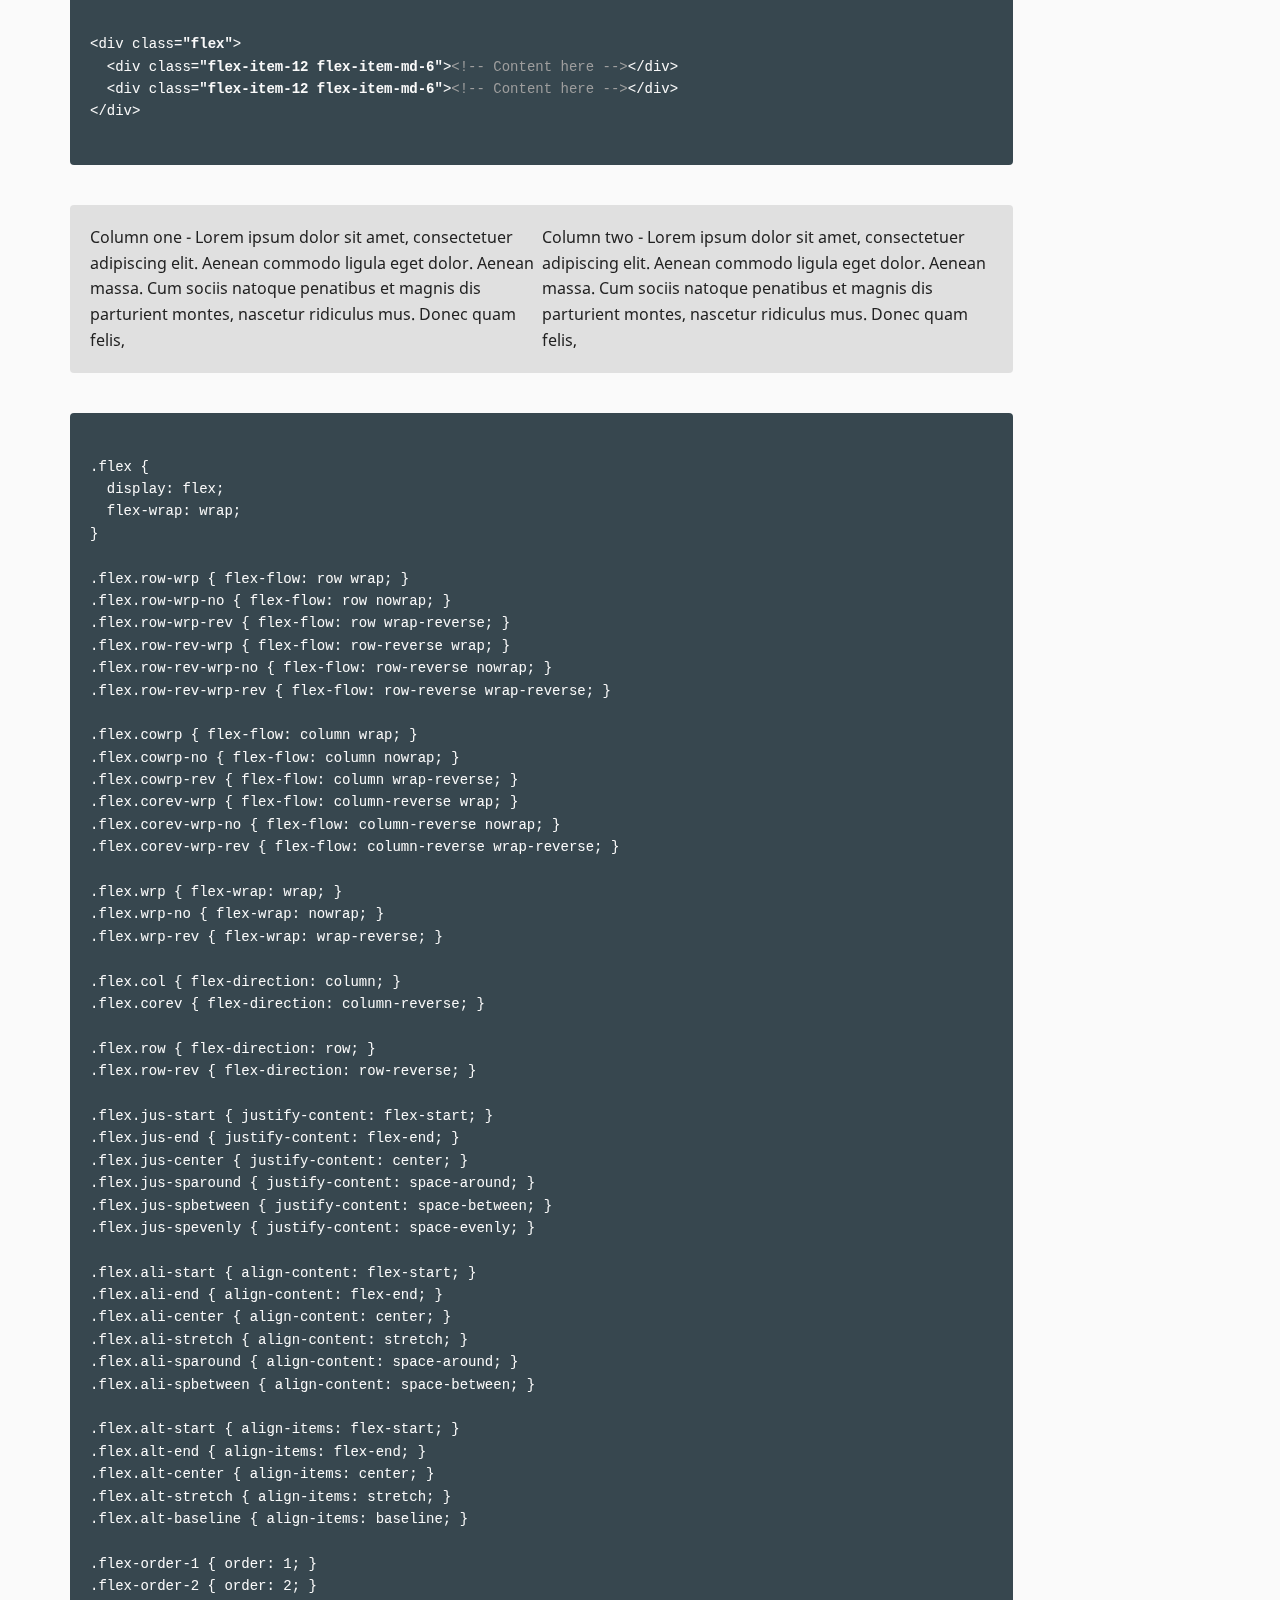
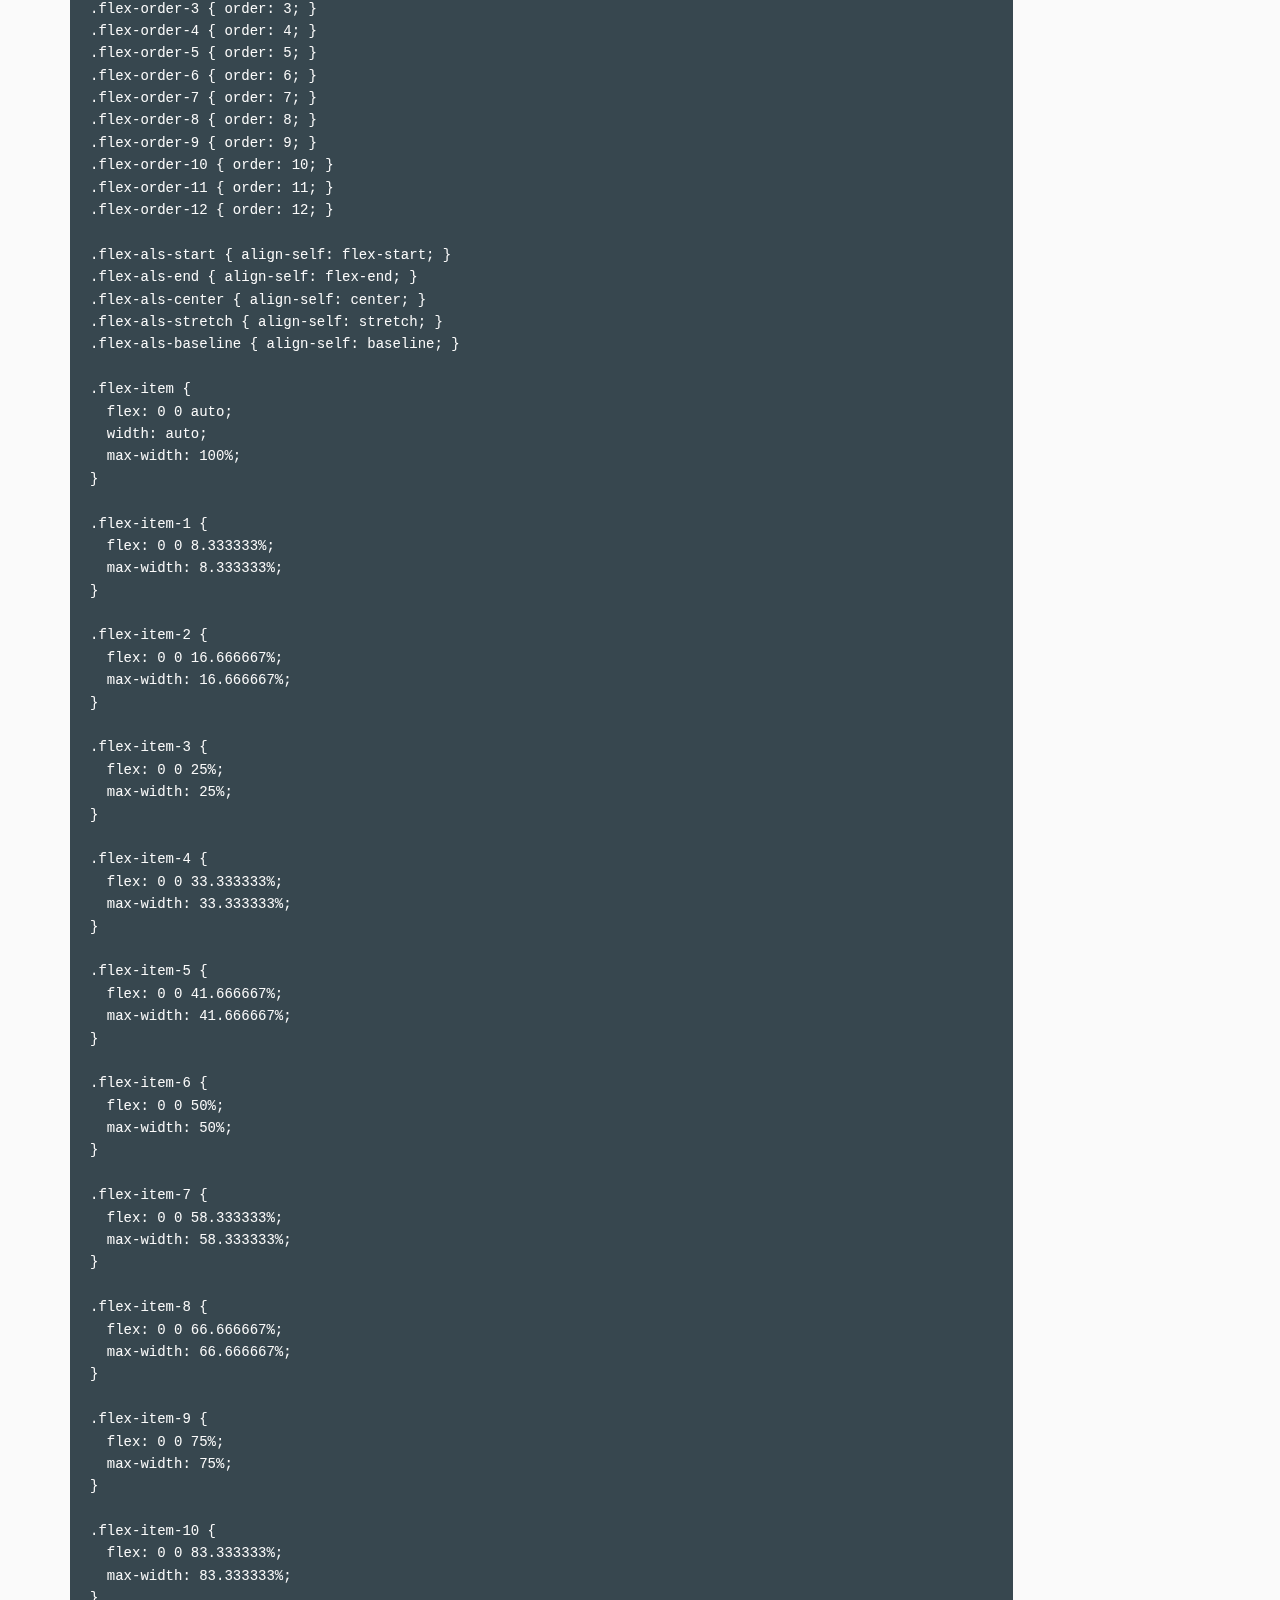
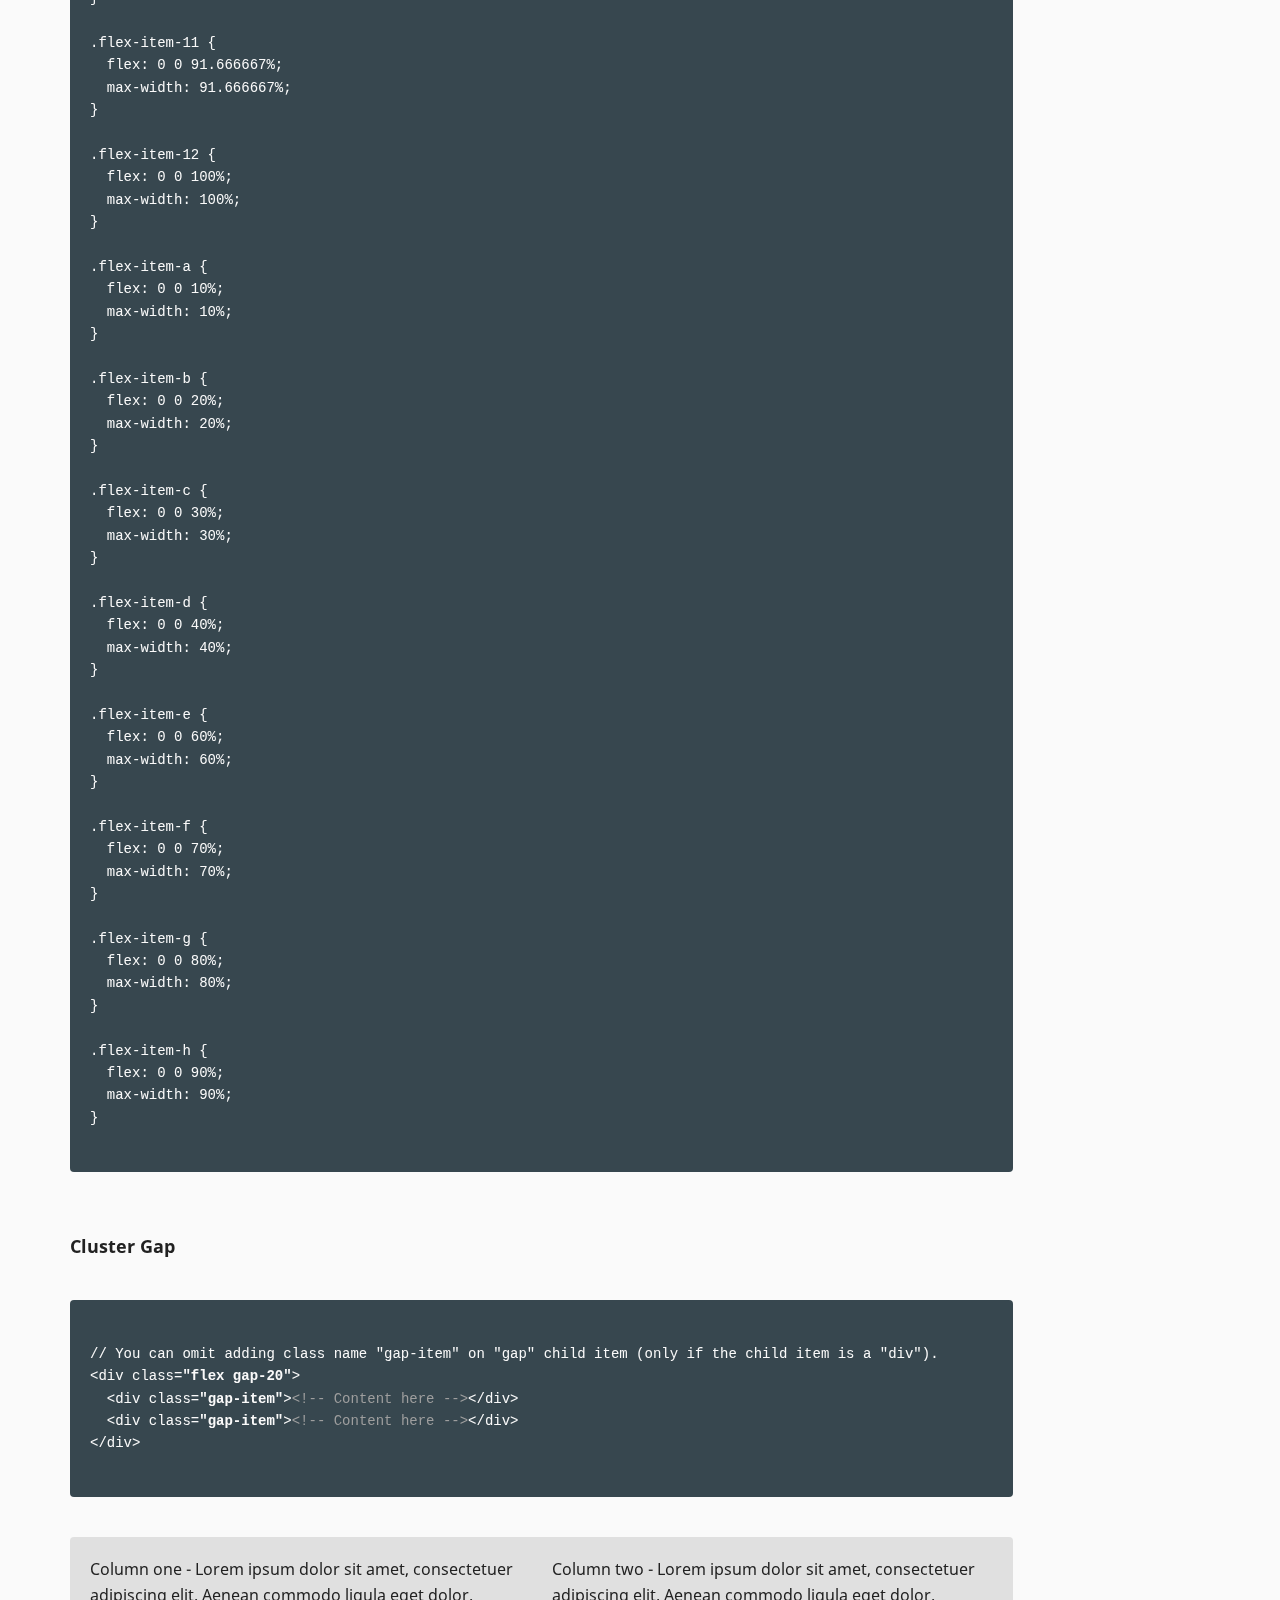
==== commit b4cdd852: "Removed prefix, removed addon, minor changes and fixes." ====
--- a/index.html
+++ b/index.html
@@ -49,38 +49,38 @@
 
   <body id="site-body">
 
-    <!--[if IE]><p class="c-browser-notice">You are using an <strong>outdated</strong> browser. Please upgrade your browser to improve your experience and security.</p><![endif]-->
-
-    <header class="l-site-header">
-
-      <div class="l-site-header-content u-background-primary l-flex is-jus-spbetween is-alt-center">
-
-        <div class="l-site-header-branding">
-          <a class="c-site-branding" href="index.html">
-          <img class="c-site-branding-logo" src="assets/images/Dawnbreak.png" alt="Dawnbreak">
-          <h1 class="c-site-branding-title">Dawnbreak&emsp13;<small class="u-color-danger">BETA</small></h1></a>
+    <!--[if IE]><p class="browser-notice">You are using an <strong>outdated</strong> browser. Please upgrade your browser to improve your experience and security.</p><![endif]-->
+
+    <header class="site-header">
+
+      <div class="site-header-content background-primary flex jus-spbetween alt-center">
+
+        <div class="site-header-branding">
+          <a class="site-branding" href="index.html">
+          <img class="site-branding-logo" src="assets/images/Dawnbreak.png" alt="Dawnbreak">
+          <h1 class="site-branding-title">Dawnbreak&emsp13;<small class="color-danger">BETA</small></h1></a>
         </div><!-- End - branding -->
 
-        <div class="l-site-header-action l-flex is-col is-row-md is-jus-center l-gap-20">
-          <div class="l-gap-item"><a class="c-button is-light" href="https://github.com/jackryanoracoy/Dawnbreak"><i class="fab fa-github"></i><span class="u-hidden-lg-max">&nbsp;GitHub</span></a></div>
-          <div class="l-gap-item"><a class="c-button is-danger" href="https://www.patreon.com/jackro"><i class="fas fa-heart"></i><span class="u-hidden-lg-max">&nbsp;Sponsor</span></a></div>
+        <div class="site-header-action flex col row-md jus-center gap-20">
+          <div class="gap-item"><a class="button light" href="https://github.com/jackryanoracoy/Dawnbreak">GitHub</a></div>
+          <div class="gap-item"><a class="button danger" href="https://www.patreon.com/jackro">Sponsor</a></div>
         </div><!-- End - cta -->
 
-        <div class="l-site-header-menu u-hidden-lg-min">
-          <a class="c-site-menu" href="javascript:void(0)"><span class="c-site-menu-box"><span class="c-site-menu-inner"></span></span></a>
+        <div class="site-header-menu hidden-lg-min">
+          <a class="site-menu" href="javascript:void(0)"><span class="site-menu-box"><span class="site-menu-inner"></span></span></a>
         </div><!-- End - menu -->
 
       </div><!-- End - content -->
 
-      <div class="l-site-header-content u-background-secondary">
-
-        <nav class="l-site-header-navigation">
-          <ul class="c-site-nav">
-            <li class="c-site-nav-item"><a href="#start">Getting started</a></li>
-            <li class="c-site-nav-item"><a href="#method">Methodology</a></li>
-            <li class="c-site-nav-item"><a href="#sample">Sample</a></li>
-            <li class="c-site-nav-item"><a href="#include">Include</a></li>
-            <li class="c-site-nav-item"><a href="#new">What's new?</a></li>
+      <div class="site-header-content background-secondary">
+
+        <nav class="site-header-navigation">
+          <ul class="site-nav">
+            <li class="site-nav-item"><a href="#start">Getting started</a></li>
+            <li class="site-nav-item"><a href="#method">Methodology</a></li>
+            <li class="site-nav-item"><a href="#sample">Sample</a></li>
+            <li class="site-nav-item"><a href="#include">Include</a></li>
+            <li class="site-nav-item"><a href="#new">What's new?</a></li>
           </ul><!-- End - site-nav -->
         </nav><!-- End - navigation -->
 
@@ -89,21 +89,20 @@
     </header><!-- End - site-header -->
 
 
-    <main class="l-site-main">
-
-      <div class="l-site-atf l-parallax u-background-grey-200">
-
-        <div class="l-container l-flex is-alt-center u-height-100">
-          <div class="l-flex-item-12">
-            <section class="l-section has-padding-narrow">
-
-              <h2 class="c-heading-above-the-fold u-text-center">Dawnbreak</h2>
-              <p class="u-text-center u-mar-bottom-20 u-mar-bottom-lg-40">Scalable and Maintainable Architecture</p>
-              <div class="l-flex is-jus-center l-gap-20 u-mar-bottom-10">
-                <div class="l-gap-item"><a class="c-button is-success" href="https://github.com/jackryanoracoy/dawnbreak/archive/1.zip"><i class="fas fa-cloud-download-alt"></i>&nbsp;Download</a></div>
-                <div class="l-gap-item"><a class="c-button" href="https://github.com/jackryanoracoy/dawnbreak/releases"><i class="fas fa-folder-open"></i><span class="u-hidden-lg-max">&nbsp;All Version</span></a></div>
+    <main class="site-main">
+
+      <div class="site-atf parallax background-grey-200">
+
+        <div class="container flex alt-center height-100">
+          <div class="flex-item-12">
+            <section class="section padding-narrow">
+
+              <h2 class="heading-above-the-fold text-center">Dawnbreak</h2>
+              <p class="text-center mar-bottom-20 mar-bottom-lg-40">Scalable and Maintainable Architecture</p>
+              <div class="flex jus-center gap-20 mar-bottom-10">
+                <div class="gap-item"><a class="button success" href="https://github.com/jackryanoracoy/dawnbreak/releases">Download</a></div>
               </div>
-              <p class="u-text-center u-font-small">Latest available version - v1.0</p>
+              <p class="text-center font-small">Latest available version - v1.0</p>
 
             </section><!-- End - section -->
           </div><!-- End - flex content -->
@@ -112,39 +111,39 @@
         <picture>
           <source media="(min-width: 992px)" srcset="assets/images/image-above-the-fold@2x.jpg 2x, assets/images/image-above-the-fold.jpg">
           <source media="(max-width: 991px)" srcset="assets/images/image-above-the-fold_m@2x.jpg 2x, assets/images/image-above-the-fold_m.jpg">
-          <img class="l-parallax-image" data-speed="-1" src="assets/images/image-above-the-fold.jpg" alt="Parallax Image">
+          <img class="parallax-image" data-speed="-1" src="assets/images/image-above-the-fold.jpg" alt="Parallax Image">
         </picture><!-- End - parallax image -->
 
       </div><!-- End - site-atf, parallax -->
 
-      <article class="l-site-content">
+      <article class="site-content">
 
         <!-- This heading is for screen reader -->
         <h6 class="sr-only">Dawnbreak - Scalable and Maintainable Architecture</h6>
 
-        <div class="u-bordered is-bottom is-seq">
-          <div class="l-container">
-            <section id="start" class="l-section">
-
-              <h2 class="c-heading-section u-mar-bottom-20 u-mar-bottom-lg-50">Getting Started</h2>
-
-              <div class="u-bordered is-bottom u-pad-bottom-20 u-pad-bottom-md-50">
-                <p class="u-mar-bottom-10"><strong>Get started with Dawnbreak</strong>, a scalable and maintainable architecture for building responsive, mobile-first web apps or sites.
+        <div class="border bottom seq">
+          <div class="container">
+            <section id="start" class="section">
+
+              <h2 class="heading-section mar-bottom-20 mar-bottom-lg-50">Getting Started</h2>
+
+              <div class="border bottom pad-bottom-20 pad-bottom-md-50">
+                <p class="mar-bottom-10"><strong>Get started with Dawnbreak</strong>, a scalable and maintainable architecture for building responsive, mobile-first web apps or sites.
                 <br>Dawnbreak helps you build not only fast but scalable and maintainable web apps or sites. With Dawnbreak you have a package that is built with the combined knowledge and effort of some great developers, from their methodology, codes, packages, etc...</p>
 
                 <p>Ready to kick-start your project using Dawnbreak? <a href="https://github.com/jackryanoracoy/dawnbreak/releases">Download Dawnbreak package</a>.
-                <br>Be sure to have your pages set up with the latest design and development standards. That means using an HTML5 doctype and including a viewport meta tag for proper responsive behaviors. Or you can use our <code class="u-color-danger">boilerplate.html</code> included in the package.</p>
+                <br>Be sure to have your pages set up with the latest design and development standards. That means using an HTML5 doctype and including a viewport meta tag for proper responsive behaviors. Or you can use our <code class="color-danger">boilerplate.html</code> included in the package.</p>
               </div>
 
-              <div class="l-flex l-gap-20 l-gap-md-40">
-                <div class="l-flex-item-12 l-flex-item-md-9 l-flex-item-lg-10 l-gap-item">
-                  <article id="content" class="l-article">
-
-                    <h3 class="c-heading-article u-mar-bottom-20 u-mar-bottom-lg-40">Content</h3>
-
-                    <p class="u-mar-bottom-20 u-mar-bottom-lg-40">Discover what’s included in the package. Once downloaded, unzip the compressed folder and you’ll see something similar to this:</p>
-
-                    <div class="c-highlight u-mar-bottom-20 u-mar-bottom-lg-40">
+              <div class="flex gap-20 gap-md-40">
+                <div class="flex-item-12 flex-item-md-9 flex-item-lg-10 gap-item">
+                  <article id="content" class="article">
+
+                    <h3 class="heading-article mar-bottom-20 mar-bottom-lg-40">Content</h3>
+
+                    <p class="mar-bottom-20 mar-bottom-lg-40">Discover what’s included in the package. Once downloaded, unzip the compressed folder and you’ll see something similar to this:</p>
+
+                    <div class="highlight mar-bottom-20 mar-bottom-lg-40">
                       <pre><code>
                       dawnbreak/
                       ├── addon/
@@ -201,7 +200,7 @@
                       </code></pre>
                     </div>
 
-                    <div class="c-highlight u-mar-bottom-20 u-mar-bottom-lg-40">
+                    <div class="highlight mar-bottom-20 mar-bottom-lg-40">
                       <pre><code>
                       // Sassy CSS version
                       dawnbreak/
@@ -247,7 +246,7 @@
                       </code></pre>
                     </div>
 
-                    <div class="c-highlight">
+                    <div class="highlight">
                       <pre><code>
                       // Basic CSS version
                       dawnbreak/
@@ -264,14 +263,14 @@
 
                   </article><!-- End - article -->
 
-                  <article id="theming" class="l-article">
-
-                    <h3 class="c-heading-article u-mar-bottom-20 u-mar-bottom-lg-40">Theming</h3>
-
-                    <p class="u-mar-bottom-20 u-mar-bottom-lg-40">Customize Dawnbreak with CSS variables or SASS variables for global style preferences for easy theming and component changes.
-                    <br>Here are the CSS variables we include (note that the <code class="u-color-warning">:root</code> is required). For more info, please check settings.css or the scss code base (mixins, variables etc...).</p>
-
-                    <div class="c-highlight u-mar-bottom-20 u-mar-bottom-lg-40">
+                  <article id="theming" class="article">
+
+                    <h3 class="heading-article mar-bottom-20 mar-bottom-lg-40">Theming</h3>
+
+                    <p class="mar-bottom-20 mar-bottom-lg-40">Customize Dawnbreak with CSS variables or SASS variables for global style preferences for easy theming and component changes.
+                    <br>Here are the CSS variables we include (note that the <code class="color-warning">:root</code> is required). For more info, please check settings.css or the scss code base (mixins, variables etc...).</p>
+
+                    <div class="highlight mar-bottom-20 mar-bottom-lg-40">
                       <pre><code>
                       :root {
 
@@ -326,20 +325,20 @@
                       </code></pre>
                     </div>
 
-                    <p class="l-flex is-wrp-no u-font-small c-highlight is-grey">
+                    <p class="flex wrp-no font-small highlight grey">
                     <span>NOTE:&emsp;</span>
                     <span>You can utilize our source Sass files to take advantage of variables, maps, mixins, and more.</span></p>
 
                   </article><!-- End - article -->
 
-                  <article id="breakpoints" class="l-article">
-
-                    <h3 class="c-heading-article u-mar-bottom-20 u-mar-bottom-lg-40">Breakpoints</h3>
-
-                    <p class="u-mar-bottom-20 u-mar-bottom-lg-40">Dawnbreak use a handful of media queries to create sensible breakpoints for layouts and interfaces.
+                  <article id="breakpoints" class="article">
+
+                    <h3 class="heading-article mar-bottom-20 mar-bottom-lg-40">Breakpoints</h3>
+
+                    <p class="mar-bottom-20 mar-bottom-lg-40">Dawnbreak use a handful of media queries to create sensible breakpoints for layouts and interfaces.
                     <br>These breakpoints are mostly based on minimum viewport widths and allow us to scale up elements as the viewport changes.</p>
 
-                    <div class="c-highlight">
+                    <div class="highlight">
                       <pre><code>
                       // Extra small devices (411px and up)
                       @media (min-width: 411px) { ... }
@@ -361,50 +360,50 @@
 
                   </article><!-- End - article -->
 
-                  <article id="accessibility" class="l-article">
-
-                    <h3 class="c-heading-article u-mar-bottom-20 u-mar-bottom-lg-40">Accessibility</h3>
-
-                    <p class="u-mar-bottom-20 u-mar-bottom-lg-40">Content which should be visually hidden,
-                    but remain accessible to assistive technologies such as screen readers, can be styled using the <code class="u-color-danger">.sr-only</code> class.
+                  <article id="accessibility" class="article">
+
+                    <h3 class="heading-article mar-bottom-20 mar-bottom-lg-40">Accessibility</h3>
+
+                    <p class="mar-bottom-20 mar-bottom-lg-40">Content which should be visually hidden,
+                    but remain accessible to assistive technologies such as screen readers, can be styled using the <code class="color-danger">.sr-only</code> class.
                     This will ensure that the control becomes visible once focused (for sighted keyboard users).</p>
 
-                    <div class="c-highlight u-mar-bottom-20 u-mar-bottom-lg-40">
-                      <pre><code>
-                      <span>&lt;p</span> <span>class=</span><span class="u-font-bold">"text-danger"</span><span>&gt;</span>
-                        <span>&lt;span</span> <span>class=</span><span class="u-font-bold">"sr-only"</span><span>&gt;</span>Danger: <span>&lt;/span&gt;</span>
+                    <div class="highlight mar-bottom-20 mar-bottom-lg-40">
+                      <pre><code>
+                      <span>&lt;p</span> <span>class=</span><span class="font-bold">"text-danger"</span><span>&gt;</span>
+                        <span>&lt;span</span> <span>class=</span><span class="font-bold">"sr-only"</span><span>&gt;</span>Danger: <span>&lt;/span&gt;</span>
                         This action is not reversible
                       <span>&lt;/p&gt;</span>
                       <!-- Sample Codes -->
                       </code></pre>
                     </div>
 
-                    <p class="u-mar-bottom-20 u-mar-bottom-lg-40">For visually hidden interactive controls, such as traditional “skip” links,
-                    <code class="u-color-danger">.sr-only</code> can be combined with the <code class="u-color-danger">.sr-only--focusable</code> class.
+                    <p class="mar-bottom-20 mar-bottom-lg-40">For visually hidden interactive controls, such as traditional “skip” links,
+                    <code class="color-danger">.sr-only</code> can be combined with the <code class="color-danger">.sr-only--focusable</code> class.
                     This will ensure that the control becomes visible once focused (for sighted keyboard users).</p>
 
-                    <div class="c-highlight u-mar-bottom-20 u-mar-bottom-lg-40">
-                      <pre><code>
-                      <span>&lt;a</span> <span>class=</span><span class="u-font-bold">"sr-only sr-only--focusable"</span> <span>href=</span><span>"#site-content"</span><span>&gt;</span>Skip to main content<span>&lt;/a&gt;</span>
-                      <!-- Sample Codes -->
-                      </code></pre>
-                    </div>
-
-                    <p class="l-flex is-wrp-no u-font-small c-highlight is-grey">
+                    <div class="highlight mar-bottom-20 mar-bottom-lg-40">
+                      <pre><code>
+                      <span>&lt;a</span> <span>class=</span><span class="font-bold">"sr-only sr-only--focusable"</span> <span>href=</span><span>"#site-content"</span><span>&gt;</span>Skip to main content<span>&lt;/a&gt;</span>
+                      <!-- Sample Codes -->
+                      </code></pre>
+                    </div>
+
+                    <p class="flex wrp-no font-small highlight grey">
                     <span>NOTE:&emsp;</span>
                     <span>To extend Dawnbreak's accessibility please see <a href="https://www.w3.org/WAI/standards-guidelines/aria/">WAI-ARIA</a>, <a href="https://www.w3.org/TR/WCAG20/">WCAG 2.0</a> and similar accessibility standards and requirements.</span></p>
 
                   </article><!-- End - article -->
                 </div><!-- End - flex content -->
 
-                <div class="l-flex-item-12 l-flex-item-md-3 l-flex-item-lg-2 l-gap-item">
-                  <aside class="l-site-aside u-mar-top-md-30 u-mar-top-lg-50">
-                    <h4 class="u-font-normal u-mar-bottom-20 u-mar-bottom-lg-40">Getting Started</h4>
-                    <ul class="u-list u-font-medium u-color-grey-600">
-                      <li><a href="#content"><i class="fas fa-angle-right"></i>&nbsp;Content</a></li>
-                      <li><a href="#theming"><i class="fas fa-angle-right"></i>&nbsp;Theming</a></li>
-                      <li><a href="#breakpoints"><i class="fas fa-angle-right"></i>&nbsp;Breakpoints</a></li>
-                      <li><a href="#accessibility"><i class="fas fa-angle-right"></i>&nbsp;Accessibility</a></li>
+                <div class="flex-item-12 flex-item-md-3 flex-item-lg-2 gap-item">
+                  <aside class="site-aside mar-top-md-30 mar-top-lg-50">
+                    <h4 class="font-normal mar-bottom-20 mar-bottom-lg-40">Getting Started</h4>
+                    <ul class="list font-medium color-grey-600">
+                      <li><a href="#content">Content</a></li>
+                      <li><a href="#theming">Theming</a></li>
+                      <li><a href="#breakpoints">Breakpoints</a></li>
+                      <li><a href="#accessibility">Accessibility</a></li>
                     </ul>
                   </aside><!-- End - site-aside -->
                 </div><!-- End - flex content -->
@@ -412,36 +411,36 @@
 
             </section><!-- End - section -->
           </div><!-- End - container -->
-        </div><!-- End - bordered -->
-
-        <div class="u-bordered is-bottom is-seq">
-          <div class="l-container">
-            <section id="method" class="l-section">
-
-              <h2 class="c-heading-section u-mar-bottom-20 u-mar-bottom-lg-50">Methodology</h2>
-
-              <div class="u-bordered is-bottom u-pad-bottom-20 u-pad-bottom-md-50">
+        </div><!-- End - border -->
+
+        <div class="border bottom seq">
+          <div class="container">
+            <section id="method" class="section">
+
+              <h2 class="heading-section mar-bottom-20 mar-bottom-lg-50">Methodology</h2>
+
+              <div class="border bottom pad-bottom-20 pad-bottom-md-50">
                 <p>Organize project files that can better deal with CSS specifics like global namespace, cascade and selectors specificity.
                 <br>Shares the same methodology of some popular methodologies like ITCSS, SMACSS and OOCSS.
                 <br>This approach is to ensure everyone who participates in the development of a website works with a single codebase and speaks the same language.</p>
               </div>
 
-              <div class="l-flex l-gap-20 l-gap-md-40">
-                <div class="l-flex-item-12 l-flex-item-md-9 l-flex-item-lg-10 l-gap-item">
-
-                  <article id="separated" class="l-article">
-
-                    <h3 class="c-heading-article u-mar-bottom-20 u-mar-bottom-lg-40">Codebase</h3>
-
-                    <p class="u-mar-bottom-20 u-mar-bottom-lg-40">Separate CSS codebase to several sections, this helps organized project files that can better deal with CSS specifics like global namespace, cascade and selectors specificity.</p>
-
-                    <p class="u-mar-bottom-20 u-mar-bottom-lg-40"><span class="u-color-success">setting.css</span> - contains custom properties (css variables), font-face, etc.
-                    <br><span class="u-color-success">base.css</span> - reset and/or normalize styles, box-sizing definition, etc.
-                    <br><span class="u-color-success">layout.css</span> - specific UI layouts.
-                    <br><span class="u-color-success">component.css</span> - specific UI components.
-                    <br><span class="u-color-success">utitity.css</span> - utilities and helper classes with ability to override anything.</p>
-
-                    <div class="c-highlight u-mar-bottom-20 u-mar-bottom-lg-40">
+              <div class="flex gap-20 gap-md-40">
+                <div class="flex-item-12 flex-item-md-9 flex-item-lg-10 gap-item">
+
+                  <article id="separated" class="article">
+
+                    <h3 class="heading-article mar-bottom-20 mar-bottom-lg-40">Codebase</h3>
+
+                    <p class="mar-bottom-20 mar-bottom-lg-40">Separate CSS codebase to several sections, this helps organized project files that can better deal with CSS specifics like global namespace, cascade and selectors specificity.</p>
+
+                    <p class="mar-bottom-20 mar-bottom-lg-40"><span class="color-success">setting.css</span> - contains custom properties (css variables), font-face, etc.
+                    <br><span class="color-success">base.css</span> - reset and/or normalize styles, box-sizing definition, etc.
+                    <br><span class="color-success">layout.css</span> - specific UI layouts.
+                    <br><span class="color-success">component.css</span> - specific UI components.
+                    <br><span class="color-success">utitity.css</span> - utilities and helper classes with ability to override anything.</p>
+
+                    <div class="highlight mar-bottom-20 mar-bottom-lg-40">
                       <pre><code>
                       // Sassy CSS
                       dawnbreak/
@@ -487,7 +486,7 @@
                       </code></pre>
                     </div>
 
-                    <div class="c-highlight u-mar-bottom-20 u-mar-bottom-lg-40">
+                    <div class="highlight mar-bottom-20 mar-bottom-lg-40">
                       <pre><code>
                       // Basic CSS
                       dawnbreak/
@@ -502,7 +501,7 @@
                       </code></pre>
                     </div>
 
-                    <div class="c-highlight">
+                    <div class="highlight">
                       <pre><code>
                       // Import order
                       @import "setting.css";
@@ -516,20 +515,20 @@
 
                   </article>
 
-                  <article id="naming" class="l-article">
-
-                    <h3 class="c-heading-article u-mar-bottom-20 u-mar-bottom-lg-40">Naming Convention</h3>
-
-                    <p class="u-mar-bottom-20 u-mar-bottom-lg-40">Highly useful, powerful, and simple naming convention that makes your front-end code easier to read and understand, easier to work with, easier to scale, more robust and explicit, and a lot more strict.</p>
-
-                    <p class="u-mar-bottom-20 u-mar-bottom-lg-40"><span class="u-color-success">prefix</span> - <code class="u-color-danger">(u)</code> utility, <code class="u-color-danger">(l)</code> layout, <code class="u-color-danger">(c)</code> component, and <code class="u-color-danger">(js)</code> javascript related classes.
-                    <br><span class="u-color-success">name</span> - preferred class/object name.
-                    <br><span class="u-color-success">modifier</span> - preferred modifier name.
-                    <br><span class="u-color-success">viewport</span> - <code class="u-color-danger">(sm)</code> small, <code class="u-color-danger">(md)</code> medium, <code class="u-color-danger">(lg)</code> large, <code class="u-color-danger">(xl)</code> extra large.
-                    <br><span class="u-color-success">int</span> - integer <code class="u-color-danger">(0, 1, 2, 3, 4, 5, 6, 7, 8, 9)</code>.
-                    <br><span class="u-color-success">others</span> - min, max, auto.</p>
-
-                    <p class="l-flex is-wrp-no u-font-small c-highlight is-grey">
+                  <article id="naming" class="article">
+
+                    <h3 class="heading-article mar-bottom-20 mar-bottom-lg-40">Naming Convention</h3>
+
+                    <p class="mar-bottom-20 mar-bottom-lg-40">Highly useful, powerful, and simple naming convention that makes your front-end code easier to read and understand, easier to work with, easier to scale, more robust and explicit, and a lot more strict.</p>
+
+                    <p class="mar-bottom-20 mar-bottom-lg-40"><span class="color-success">prefix</span> - <code class="color-danger">(u)</code> utility, <code class="color-danger">(l)</code> layout, <code class="color-danger">(c)</code> component, and <code class="color-danger">(js)</code> javascript related classes.
+                    <br><span class="color-success">name</span> - preferred class/object name.
+                    <br><span class="color-success">modifier</span> - preferred modifier name.
+                    <br><span class="color-success">viewport</span> - <code class="color-danger">(sm)</code> small, <code class="color-danger">(md)</code> medium, <code class="color-danger">(lg)</code> large, <code class="color-danger">(xl)</code> extra large.
+                    <br><span class="color-success">int</span> - integer <code class="color-danger">(0, 1, 2, 3, 4, 5, 6, 7, 8, 9)</code>.
+                    <br><span class="color-success">others</span> - min, max, auto.</p>
+
+                    <p class="flex wrp-no font-small highlight grey">
                     <span>NOTE:&emsp;</span>
                     <span>Two dashes (also known as the modifier notation) imply that the class is a modifier and
                     two underscores (also known as the child notation) imply that the class is a child.</span></p>
@@ -537,12 +536,12 @@
                   </article><!-- End - article -->
                 </div><!-- End - flex content -->
 
-                <div class="l-flex-item-12 l-flex-item-md-3 l-flex-item-lg-2 l-gap-item">
-                  <aside class="l-site-aside u-mar-top-md-30 u-mar-top-lg-50">
-                    <h4 class="u-font-normal u-mar-bottom-20 u-mar-bottom-lg-40">Methodology</h4>
-                    <ul class="u-list u-font-medium u-color-grey-600">
-                      <li><a href="#separated"><i class="fas fa-angle-right"></i>&nbsp;Codebase</a></li>
-                      <li><a href="#naming"><i class="fas fa-angle-right"></i>&nbsp;Naming Convention</a></li>
+                <div class="flex-item-12 flex-item-md-3 flex-item-lg-2 gap-item">
+                  <aside class="site-aside mar-top-md-30 mar-top-lg-50">
+                    <h4 class="font-normal mar-bottom-20 mar-bottom-lg-40">Methodology</h4>
+                    <ul class="list font-medium color-grey-600">
+                      <li><a href="#separated">Codebase</a></li>
+                      <li><a href="#naming">Naming Convention</a></li>
                     </ul>
                   </aside><!-- End - site-aside -->
                 </div><!-- End - flex content -->
@@ -550,82 +549,82 @@
 
             </section><!-- End - section -->
           </div><!-- End - container -->
-        </div><!-- End - bordered -->
-
-        <div class="u-bordered is-bottom is-seq">
-          <div class="l-container">
-            <section id="sample" class="l-section">
-
-              <h2 class="c-heading-section u-mar-bottom-20 u-mar-bottom-lg-50">Sample</h2>
-
-              <div class="u-bordered is-bottom u-pad-bottom-20 u-pad-bottom-md-50">
-                <p>Here are some sample of what to expect on the Dawnbreak codebase, For more info please check <code class="u-color-danger">*.css</code> or the SASS code base (mixins, variables etc...).</p>
+        </div><!-- End - border -->
+
+        <div class="border bottom seq">
+          <div class="container">
+            <section id="sample" class="section">
+
+              <h2 class="heading-section mar-bottom-20 mar-bottom-lg-50">Sample</h2>
+
+              <div class="border bottom pad-bottom-20 pad-bottom-md-50">
+                <p>Here are some sample of what to expect on the Dawnbreak codebase, For more info please check <code class="color-danger">*.css</code> or the SASS code base (mixins, variables etc...).</p>
               </div>
 
-              <div class="l-flex l-gap-20 l-gap-md-40">
-                <div class="l-flex-item-12 l-flex-item-md-9 l-flex-item-lg-10 l-gap-item">
-
-                  <article id="container" class="l-article">
-
-                    <h3 class="c-heading-article u-mar-bottom-20 u-mar-bottom-lg-40">Container</h3>
-
-                    <div class="c-highlight u-mar-bottom-20 u-mar-bottom-lg-40">
-                      <pre><code>
-                      <span>&lt;div</span> <span>class=</span><span class="u-font-bold">"l-container"</span><span>&gt;</span>
-                        <span class="u-color-grey-500">&lt;!-- Content here --&gt;</span>
-                      <span>&lt;/div&gt;</span>
-
-                      <span>&lt;div</span> <span>class=</span><span class="u-font-bold">"l-container is-fluid"</span><span>&gt;</span>
-                        <span class="u-color-grey-500">&lt;!-- Content here --&gt;</span>
-                      <span>&lt;/div&gt;</span>
-                      <!-- Sample Codes -->
-                      </code></pre>
-                    </div>
-
-                    <div class="c-highlight">
-                      <pre><code>
-                      .l-container.is-fluid {
+              <div class="flex gap-20 gap-md-40">
+                <div class="flex-item-12 flex-item-md-9 flex-item-lg-10 gap-item">
+
+                  <article id="container" class="article">
+
+                    <h3 class="heading-article mar-bottom-20 mar-bottom-lg-40">Container</h3>
+
+                    <div class="highlight mar-bottom-20 mar-bottom-lg-40">
+                      <pre><code>
+                      <span>&lt;div</span> <span>class=</span><span class="font-bold">"container"</span><span>&gt;</span>
+                        <span class="color-grey-500">&lt;!-- Content here --&gt;</span>
+                      <span>&lt;/div&gt;</span>
+
+                      <span>&lt;div</span> <span>class=</span><span class="font-bold">"container fluid"</span><span>&gt;</span>
+                        <span class="color-grey-500">&lt;!-- Content here --&gt;</span>
+                      <span>&lt;/div&gt;</span>
+                      <!-- Sample Codes -->
+                      </code></pre>
+                    </div>
+
+                    <div class="highlight">
+                      <pre><code>
+                      .container.fluid {
                         max-width: 100% !important;
                       }
 
                       @media (min-width: 576px) {
-                        .l-container { max-width: 540px; }
+                        .container { max-width: 540px; }
                       }
 
                       @media (min-width: 768px) {
-                        .l-container { max-width: 720px; }
+                        .container { max-width: 720px; }
                       }
 
                       @media (min-width: 992px) {
-                        .l-container { max-width: 960px; }
+                        .container { max-width: 960px; }
                       }
 
                       @media (min-width: 1200px) {
-                        .l-container { max-width: 1140px; }
-                      }
-                      <!-- Sample Codes -->
-                      </code></pre>
-                    </div>
-
-                  </article><!-- End - article -->
-
-                  <article id="flex" class="l-article">
-
-                    <h3 class="c-heading-article u-mar-bottom-20 u-mar-bottom-lg-40">Flex</h3>
-
-                    <div class="c-highlight u-mar-bottom-20 u-mar-bottom-lg-40">
-                      <pre><code>
-                      <span>&lt;div</span> <span>class=</span><span class="u-font-bold">"l-flex"</span><span>&gt;</span>
-                        <span>&lt;div</span> <span>class=</span><span class="u-font-bold">"l-flex-item-12 l-flex-item-md-6"</span><span>&gt;</span><span class="u-color-grey-500">&lt;!-- Content here --&gt;</span><span>&lt;/div&gt;</span>
-                        <span>&lt;div</span> <span>class=</span><span class="u-font-bold">"l-flex-item-12 l-flex-item-md-6"</span><span>&gt;</span><span class="u-color-grey-500">&lt;!-- Content here --&gt;</span><span>&lt;/div&gt;</span>
-                      <span>&lt;/div&gt;</span>
-                      <!-- Sample Codes -->
-                      </code></pre>
-                    </div>
-
-                    <div class="c-highlight is-grey u-mar-bottom-20 u-mar-bottom-lg-40">
-                      <div class="l-flex">
-                        <div class="l-flex-item-12 l-flex-item-md-6">
+                        .container { max-width: 1140px; }
+                      }
+                      <!-- Sample Codes -->
+                      </code></pre>
+                    </div>
+
+                  </article><!-- End - article -->
+
+                  <article id="flex" class="article">
+
+                    <h3 class="heading-article mar-bottom-20 mar-bottom-lg-40">Flex</h3>
+
+                    <div class="highlight mar-bottom-20 mar-bottom-lg-40">
+                      <pre><code>
+                      <span>&lt;div</span> <span>class=</span><span class="font-bold">"flex"</span><span>&gt;</span>
+                        <span>&lt;div</span> <span>class=</span><span class="font-bold">"flex-item-12 flex-item-md-6"</span><span>&gt;</span><span class="color-grey-500">&lt;!-- Content here --&gt;</span><span>&lt;/div&gt;</span>
+                        <span>&lt;div</span> <span>class=</span><span class="font-bold">"flex-item-12 flex-item-md-6"</span><span>&gt;</span><span class="color-grey-500">&lt;!-- Content here --&gt;</span><span>&lt;/div&gt;</span>
+                      <span>&lt;/div&gt;</span>
+                      <!-- Sample Codes -->
+                      </code></pre>
+                    </div>
+
+                    <div class="highlight grey mar-bottom-20 mar-bottom-lg-40">
+                      <div class="flex">
+                        <div class="flex-item-12 flex-item-md-6">
                           Column one - Lorem ipsum dolor sit amet, consectetuer adipiscing elit.
                           Aenean commodo ligula eget dolor.
                           Aenean massa.
@@ -633,7 +632,7 @@
                           nascetur ridiculus mus.
                           Donec quam felis,
                         </div>
-                        <div class="l-flex-item-12 l-flex-item-md-6">
+                        <div class="flex-item-12 flex-item-md-6">
                           Column two - Lorem ipsum dolor sit amet, consectetuer adipiscing elit.
                           Aenean commodo ligula eget dolor.
                           Aenean massa.
@@ -644,178 +643,178 @@
                       </div>
                     </div><!-- End - Preview -->
 
-                    <div class="c-highlight">
-                      <pre><code>
-                      .l-flex {
+                    <div class="highlight">
+                      <pre><code>
+                      .flex {
                         display: flex;
                         flex-wrap: wrap;
                       }
 
-                      .l-flex.is-row-wrp { flex-flow: row wrap; }
-                      .l-flex.is-row-wrp-no { flex-flow: row nowrap; }
-                      .l-flex.is-row-wrp-rev { flex-flow: row wrap-reverse; }
-                      .l-flex.is-row-rev-wrp { flex-flow: row-reverse wrap; }
-                      .l-flex.is-row-rev-wrp-no { flex-flow: row-reverse nowrap; }
-                      .l-flex.is-row-rev-wrp-rev { flex-flow: row-reverse wrap-reverse; }
-
-                      .l-flex.is-col-wrp { flex-flow: column wrap; }
-                      .l-flex.is-col-wrp-no { flex-flow: column nowrap; }
-                      .l-flex.is-col-wrp-rev { flex-flow: column wrap-reverse; }
-                      .l-flex.is-col-rev-wrp { flex-flow: column-reverse wrap; }
-                      .l-flex.is-col-rev-wrp-no { flex-flow: column-reverse nowrap; }
-                      .l-flex.is-col-rev-wrp-rev { flex-flow: column-reverse wrap-reverse; }
-
-                      .l-flex.is-wrp { flex-wrap: wrap; }
-                      .l-flex.is-wrp-no { flex-wrap: nowrap; }
-                      .l-flex.is-wrp-rev { flex-wrap: wrap-reverse; }
-
-                      .l-flex.is-col { flex-direction: column; }
-                      .l-flex.is-col-rev { flex-direction: column-reverse; }
-
-                      .l-flex.is-row { flex-direction: row; }
-                      .l-flex.is-row-rev { flex-direction: row-reverse; }
-
-                      .l-flex.is-jus-start { justify-content: flex-start; }
-                      .l-flex.is-jus-end { justify-content: flex-end; }
-                      .l-flex.is-jus-center { justify-content: center; }
-                      .l-flex.is-jus-sparound { justify-content: space-around; }
-                      .l-flex.is-jus-spbetween { justify-content: space-between; }
-                      .l-flex.is-jus-spevenly { justify-content: space-evenly; }
-
-                      .l-flex.is-ali-start { align-content: flex-start; }
-                      .l-flex.is-ali-end { align-content: flex-end; }
-                      .l-flex.is-ali-center { align-content: center; }
-                      .l-flex.is-ali-stretch { align-content: stretch; }
-                      .l-flex.is-ali-sparound { align-content: space-around; }
-                      .l-flex.is-ali-spbetween { align-content: space-between; }
-
-                      .l-flex.is-alt-start { align-items: flex-start; }
-                      .l-flex.is-alt-end { align-items: flex-end; }
-                      .l-flex.is-alt-center { align-items: center; }
-                      .l-flex.is-alt-stretch { align-items: stretch; }
-                      .l-flex.is-alt-baseline { align-items: baseline; }
-
-                      .l-flex-order-1 { order: 1; }
-                      .l-flex-order-2 { order: 2; }
-                      .l-flex-order-3 { order: 3; }
-                      .l-flex-order-4 { order: 4; }
-                      .l-flex-order-5 { order: 5; }
-                      .l-flex-order-6 { order: 6; }
-                      .l-flex-order-7 { order: 7; }
-                      .l-flex-order-8 { order: 8; }
-                      .l-flex-order-9 { order: 9; }
-                      .l-flex-order-10 { order: 10; }
-                      .l-flex-order-11 { order: 11; }
-                      .l-flex-order-12 { order: 12; }
-
-                      .l-flex-als-start { align-self: flex-start; }
-                      .l-flex-als-end { align-self: flex-end; }
-                      .l-flex-als-center { align-self: center; }
-                      .l-flex-als-stretch { align-self: stretch; }
-                      .l-flex-als-baseline { align-self: baseline; }
-
-                      .l-flex-item {
+                      .flex.row-wrp { flex-flow: row wrap; }
+                      .flex.row-wrp-no { flex-flow: row nowrap; }
+                      .flex.row-wrp-rev { flex-flow: row wrap-reverse; }
+                      .flex.row-rev-wrp { flex-flow: row-reverse wrap; }
+                      .flex.row-rev-wrp-no { flex-flow: row-reverse nowrap; }
+                      .flex.row-rev-wrp-rev { flex-flow: row-reverse wrap-reverse; }
+
+                      .flex.cowrp { flex-flow: column wrap; }
+                      .flex.cowrp-no { flex-flow: column nowrap; }
+                      .flex.cowrp-rev { flex-flow: column wrap-reverse; }
+                      .flex.corev-wrp { flex-flow: column-reverse wrap; }
+                      .flex.corev-wrp-no { flex-flow: column-reverse nowrap; }
+                      .flex.corev-wrp-rev { flex-flow: column-reverse wrap-reverse; }
+
+                      .flex.wrp { flex-wrap: wrap; }
+                      .flex.wrp-no { flex-wrap: nowrap; }
+                      .flex.wrp-rev { flex-wrap: wrap-reverse; }
+
+                      .flex.col { flex-direction: column; }
+                      .flex.corev { flex-direction: column-reverse; }
+
+                      .flex.row { flex-direction: row; }
+                      .flex.row-rev { flex-direction: row-reverse; }
+
+                      .flex.jus-start { justify-content: flex-start; }
+                      .flex.jus-end { justify-content: flex-end; }
+                      .flex.jus-center { justify-content: center; }
+                      .flex.jus-sparound { justify-content: space-around; }
+                      .flex.jus-spbetween { justify-content: space-between; }
+                      .flex.jus-spevenly { justify-content: space-evenly; }
+
+                      .flex.ali-start { align-content: flex-start; }
+                      .flex.ali-end { align-content: flex-end; }
+                      .flex.ali-center { align-content: center; }
+                      .flex.ali-stretch { align-content: stretch; }
+                      .flex.ali-sparound { align-content: space-around; }
+                      .flex.ali-spbetween { align-content: space-between; }
+
+                      .flex.alt-start { align-items: flex-start; }
+                      .flex.alt-end { align-items: flex-end; }
+                      .flex.alt-center { align-items: center; }
+                      .flex.alt-stretch { align-items: stretch; }
+                      .flex.alt-baseline { align-items: baseline; }
+
+                      .flex-order-1 { order: 1; }
+                      .flex-order-2 { order: 2; }
+                      .flex-order-3 { order: 3; }
+                      .flex-order-4 { order: 4; }
+                      .flex-order-5 { order: 5; }
+                      .flex-order-6 { order: 6; }
+                      .flex-order-7 { order: 7; }
+                      .flex-order-8 { order: 8; }
+                      .flex-order-9 { order: 9; }
+                      .flex-order-10 { order: 10; }
+                      .flex-order-11 { order: 11; }
+                      .flex-order-12 { order: 12; }
+
+                      .flex-als-start { align-self: flex-start; }
+                      .flex-als-end { align-self: flex-end; }
+                      .flex-als-center { align-self: center; }
+                      .flex-als-stretch { align-self: stretch; }
+                      .flex-als-baseline { align-self: baseline; }
+
+                      .flex-item {
                         flex: 0 0 auto;
                         width: auto;
                         max-width: 100%;
                       }
 
-                      .l-flex-item-1 {
+                      .flex-item-1 {
                         flex: 0 0 8.333333%;
                         max-width: 8.333333%;
                       }
 
-                      .l-flex-item-2 {
+                      .flex-item-2 {
                         flex: 0 0 16.666667%;
                         max-width: 16.666667%;
                       }
 
-                      .l-flex-item-3 {
+                      .flex-item-3 {
                         flex: 0 0 25%;
                         max-width: 25%;
                       }
 
-                      .l-flex-item-4 {
+                      .flex-item-4 {
                         flex: 0 0 33.333333%;
                         max-width: 33.333333%;
                       }
 
-                      .l-flex-item-5 {
+                      .flex-item-5 {
                         flex: 0 0 41.666667%;
                         max-width: 41.666667%;
                       }
 
-                      .l-flex-item-6 {
+                      .flex-item-6 {
                         flex: 0 0 50%;
                         max-width: 50%;
                       }
 
-                      .l-flex-item-7 {
+                      .flex-item-7 {
                         flex: 0 0 58.333333%;
                         max-width: 58.333333%;
                       }
 
-                      .l-flex-item-8 {
+                      .flex-item-8 {
                         flex: 0 0 66.666667%;
                         max-width: 66.666667%;
                       }
 
-                      .l-flex-item-9 {
+                      .flex-item-9 {
                         flex: 0 0 75%;
                         max-width: 75%;
                       }
 
-                      .l-flex-item-10 {
+                      .flex-item-10 {
                         flex: 0 0 83.333333%;
                         max-width: 83.333333%;
                       }
 
-                      .l-flex-item-11 {
+                      .flex-item-11 {
                         flex: 0 0 91.666667%;
                         max-width: 91.666667%;
                       }
 
-                      .l-flex-item-12 {
+                      .flex-item-12 {
                         flex: 0 0 100%;
                         max-width: 100%;
                       }
 
-                      .l-flex-item-a {
+                      .flex-item-a {
                         flex: 0 0 10%;
                         max-width: 10%;
                       }
 
-                      .l-flex-item-b {
+                      .flex-item-b {
                         flex: 0 0 20%;
                         max-width: 20%;
                       }
 
-                      .l-flex-item-c {
+                      .flex-item-c {
                         flex: 0 0 30%;
                         max-width: 30%;
                       }
 
-                      .l-flex-item-d {
+                      .flex-item-d {
                         flex: 0 0 40%;
                         max-width: 40%;
                       }
 
-                      .l-flex-item-e {
+                      .flex-item-e {
                         flex: 0 0 60%;
                         max-width: 60%;
                       }
 
-                      .l-flex-item-f {
+                      .flex-item-f {
                         flex: 0 0 70%;
                         max-width: 70%;
                       }
 
-                      .l-flex-item-g {
+                      .flex-item-g {
                         flex: 0 0 80%;
                         max-width: 80%;
                       }
 
-                      .l-flex-item-h {
+                      .flex-item-h {
                         flex: 0 0 90%;
                         max-width: 90%;
                       }
@@ -825,24 +824,24 @@
 
                   </article><!-- End - article -->
 
-                  <article id="cluster-gap" class="l-article">
-
-                    <h3 class="c-heading-article u-mar-bottom-20 u-mar-bottom-lg-40">Cluster Gap</h3>
-
-                    <div class="c-highlight u-mar-bottom-20 u-mar-bottom-lg-40">
-                      <pre><code>
-                      // You can omit adding class name "l-gap-item" on "l-gap" child item (only if the child item is a "div").
-                      <span>&lt;div</span> <span>class=</span><span class="u-font-bold">"l-flex l-gap-20"</span><span>&gt;</span>
-                        <span>&lt;div</span> <span>class=</span><span class="u-font-bold">"l-gap-item"</span><span>&gt;</span><span class="u-color-grey-500">&lt;!-- Content here --&gt;</span><span>&lt;/div&gt;</span>
-                        <span>&lt;div</span> <span>class=</span><span class="u-font-bold">"l-gap-item"</span><span>&gt;</span><span class="u-color-grey-500">&lt;!-- Content here --&gt;</span><span>&lt;/div&gt;</span>
-                      <span>&lt;/div&gt;</span>
-                      <!-- Sample Codes -->
-                      </code></pre>
-                    </div>
-
-                    <div class="c-highlight is-grey u-mar-bottom-20 u-mar-bottom-lg-40">
-                      <div class="l-flex l-gap-20">
-                        <div class="l-flex-item-12 l-flex-item-md-6">
+                  <article id="cluster-gap" class="article">
+
+                    <h3 class="heading-article mar-bottom-20 mar-bottom-lg-40">Cluster Gap</h3>
+
+                    <div class="highlight mar-bottom-20 mar-bottom-lg-40">
+                      <pre><code>
+                      // You can omit adding class name "gap-item" on "gap" child item (only if the child item is a "div").
+                      <span>&lt;div</span> <span>class=</span><span class="font-bold">"flex gap-20"</span><span>&gt;</span>
+                        <span>&lt;div</span> <span>class=</span><span class="font-bold">"gap-item"</span><span>&gt;</span><span class="color-grey-500">&lt;!-- Content here --&gt;</span><span>&lt;/div&gt;</span>
+                        <span>&lt;div</span> <span>class=</span><span class="font-bold">"gap-item"</span><span>&gt;</span><span class="color-grey-500">&lt;!-- Content here --&gt;</span><span>&lt;/div&gt;</span>
+                      <span>&lt;/div&gt;</span>
+                      <!-- Sample Codes -->
+                      </code></pre>
+                    </div>
+
+                    <div class="highlight grey mar-bottom-20 mar-bottom-lg-40">
+                      <div class="flex gap-20">
+                        <div class="flex-item-12 flex-item-md-6">
                           Column one - Lorem ipsum dolor sit amet, consectetuer adipiscing elit.
                           Aenean commodo ligula eget dolor.
                           Aenean massa.
@@ -850,7 +849,7 @@
                           nascetur ridiculus mus.
                           Donec quam felis,
                         </div>
-                        <div class="l-flex-item-12 l-flex-item-md-6">
+                        <div class="flex-item-12 flex-item-md-6">
                           Column two - Lorem ipsum dolor sit amet, consectetuer adipiscing elit.
                           Aenean commodo ligula eget dolor.
                           Aenean massa.
@@ -861,75 +860,75 @@
                       </div>
                     </div><!-- End - Preview -->
 
-                    <div class="c-highlight">
-                      <pre><code>
-                      .l-gap-10 { margin: -5px; }
-                      .l-gap-20 { margin: -10px; }
-                      .l-gap-30 { margin: -15px; }
-                      .l-gap-40 { margin: -20px; }
-                      .l-gap-50 { margin: -25px; }
-
-                      .l-gap-10 > div, .l-gap-10 > .l-gap-item { padding: 5px; }
-                      .l-gap-20 > div, .l-gap-20 > .l-gap-item { padding: 10px; }
-                      .l-gap-30 > div, .l-gap-30 > .l-gap-item { padding: 15px; }
-                      .l-gap-40 > div, .l-gap-40 > .l-gap-item { padding: 20px; }
-                      .l-gap-50 > div, .l-gap-50 > .l-gap-item { padding: 25px; }
-                      <!-- Sample Codes -->
-                      </code></pre>
-                    </div>
-
-                  </article><!-- End - article -->
-
-                  <article id="parallax" class="l-article">
-
-                    <h3 class="c-heading-article u-mar-bottom-20 u-mar-bottom-lg-40">Parallax</h3>
-
-                    <div class="c-highlight u-mar-bottom-20 u-mar-bottom-lg-40">
-                      <pre><code>
-                      <span>&lt;div</span> <span>class=</span><span class="u-font-bold">"l-parallax"</span><span>&gt;</span>
-                        <span>&lt;img</span> <span>class=</span><span class="u-font-bold">"u-parallax-image"</span> <span>src=</span><span>"/assets/images/xxx.jpg"</span> <span>alt=</span><span>"Image"</span><span>&gt;</span>
-                      <span>&lt;/div&gt;</span>
-                      <!-- Sample Codes -->
-                      </code></pre>
-                    </div>
-
-                    <div class="c-highlight is-grey u-mar-bottom-20 u-mar-bottom-lg-40">
-                      <div class="l-parallax u-pad-ver-100">
-                        <p class="u-text-center">A Parallax Background Image</p>
-                        <img class="l-parallax-image" data-speed="1" src="assets/images/image-above-the-fold.jpg" alt="Parallax Image">
+                    <div class="highlight">
+                      <pre><code>
+                      .gap-10 { margin: -5px; }
+                      .gap-20 { margin: -10px; }
+                      .gap-30 { margin: -15px; }
+                      .gap-40 { margin: -20px; }
+                      .gap-50 { margin: -25px; }
+
+                      .gap-10 > div, .gap-10 > .gap-item { padding: 5px; }
+                      .gap-20 > div, .gap-20 > .gap-item { padding: 10px; }
+                      .gap-30 > div, .gap-30 > .gap-item { padding: 15px; }
+                      .gap-40 > div, .gap-40 > .gap-item { padding: 20px; }
+                      .gap-50 > div, .gap-50 > .gap-item { padding: 25px; }
+                      <!-- Sample Codes -->
+                      </code></pre>
+                    </div>
+
+                  </article><!-- End - article -->
+
+                  <article id="parallax" class="article">
+
+                    <h3 class="heading-article mar-bottom-20 mar-bottom-lg-40">Parallax</h3>
+
+                    <div class="highlight mar-bottom-20 mar-bottom-lg-40">
+                      <pre><code>
+                      <span>&lt;div</span> <span>class=</span><span class="font-bold">"parallax"</span><span>&gt;</span>
+                        <span>&lt;img</span> <span>class=</span><span class="font-bold">"parallax-image"</span> <span>src=</span><span>"/assets/images/xxx.jpg"</span> <span>alt=</span><span>"Image"</span><span>&gt;</span>
+                      <span>&lt;/div&gt;</span>
+                      <!-- Sample Codes -->
+                      </code></pre>
+                    </div>
+
+                    <div class="highlight grey mar-bottom-20 mar-bottom-lg-40">
+                      <div class="parallax pad-ver-100">
+                        <p class="text-center">A Parallax Background Image</p>
+                        <img class="parallax-image" data-speed="1" src="assets/images/image-above-the-fold.jpg" alt="Parallax Image">
                       </div>
                     </div><!-- End - Preview -->
 
-                    <div class="c-highlight is-grey u-mar-bottom-20 u-mar-bottom-lg-40">
-                      <div class="l-parallax u-pad-ver-100">
-                        <p class="u-text-center">A Parallax Background Image</p>
-                        <img class="l-parallax-image" data-speed="-1" src="assets/images/image-above-the-fold.jpg" alt="Parallax Image">
+                    <div class="highlight grey mar-bottom-20 mar-bottom-lg-40">
+                      <div class="parallax pad-ver-100">
+                        <p class="text-center">A Parallax Background Image</p>
+                        <img class="parallax-image" data-speed="-1" src="assets/images/image-above-the-fold.jpg" alt="Parallax Image">
                       </div>
                     </div><!-- End - Preview -->
 
-                    <div class="c-highlight">
-                      <pre><code>
-                      .l-parallax {
+                    <div class="highlight">
+                      <pre><code>
+                      .parallax {
                         position: relative;
                         overflow: hidden;
                         z-index: 1;
                       }
 
-                      .l-parallax picture,
-                      .l-parallax-image {
+                      .parallax picture,
+                      .parallax-image {
                         position: absolute;
                         z-index: -1;
                         pointer-events: none;
                       }
 
-                      .l-parallax picture {
+                      .parallax picture {
                         top: 0;
                         right: 0;
                         bottom: 0;
                         left: 0;
                       }
 
-                      .l-parallax-image {
+                      .parallax-image {
                         top: 50%;
                         left: 50%;
                         width: 100%;
@@ -945,34 +944,34 @@
 
                   </article><!-- End - article -->
 
-                  <article id="tab" class="l-article">
-
-                    <h3 class="c-heading-article u-mar-bottom-20 u-mar-bottom-lg-40">Tab</h3>
-
-                    <div class="c-highlight u-mar-bottom-20 u-mar-bottom-lg-40">
-                      <pre><code>
-                      <span>&lt;ul</span> <span>class=</span><span class="u-font-bold">"c-tab-link"</span><span>&gt;</span>
-                        <span>&lt;li</span> <span>class=</span><span class="u-font-bold">"c-tab-link-item"</span> <span>data-tab="tab-1"</span><span>&gt;</span><span class="u-color-grey-500">Tab 1</span><span>&lt;/li&gt;</span>
-                        <span>&lt;li</span> <span>class=</span><span class="u-font-bold">"c-tab-link-item"</span> <span>data-tab="tab-2"</span><span>&gt;</span><span class="u-color-grey-500">Tab 2</span><span>&lt;/li&gt;</span>
+                  <article id="tab" class="article">
+
+                    <h3 class="heading-article mar-bottom-20 mar-bottom-lg-40">Tab</h3>
+
+                    <div class="highlight mar-bottom-20 mar-bottom-lg-40">
+                      <pre><code>
+                      <span>&lt;ul</span> <span>class=</span><span class="font-bold">"tab-link"</span><span>&gt;</span>
+                        <span>&lt;li</span> <span>class=</span><span class="font-bold">"tab-link-item"</span> <span>data-tab="tab-1"</span><span>&gt;</span><span class="color-grey-500">Tab 1</span><span>&lt;/li&gt;</span>
+                        <span>&lt;li</span> <span>class=</span><span class="font-bold">"tab-link-item"</span> <span>data-tab="tab-2"</span><span>&gt;</span><span class="color-grey-500">Tab 2</span><span>&lt;/li&gt;</span>
                       <span>&lt;/ul&gt;</span>
 
-                      <span>&lt;div</span> <span>id=</span><span class="u-font-bold">"tab-1"</span> <span>class=</span><span class="u-font-bold">"c-tab-content js-current"</span><span>&gt;</span>
-                        <span class="u-color-grey-500">&lt;!-- Content here --&gt;</span>
-                      <span>&lt;/div&gt;</span>
-                      <span>&lt;div</span> <span>id=</span><span class="u-font-bold">"tab-2"</span> <span>class=</span><span class="u-font-bold">"c-tab-content"</span><span>&gt;</span>
-                        <span class="u-color-grey-500">&lt;!-- Content here --&gt;</span>
-                      <span>&lt;/div&gt;</span>
-                      <!-- Sample Codes -->
-                      </code></pre>
-                    </div>
-
-                    <div class="c-highlight is-grey u-mar-bottom-20 u-mar-bottom-lg-40">
-                      <ul class="c-tab-link">
-                        <li class="c-tab-link-item js-current" data-tab="tab-1">Tab 1</li>
-                        <li class="c-tab-link-item" data-tab="tab-2">Tab 2</li>
+                      <span>&lt;div</span> <span>id=</span><span class="font-bold">"tab-1"</span> <span>class=</span><span class="font-bold">"tab-content current"</span><span>&gt;</span>
+                        <span class="color-grey-500">&lt;!-- Content here --&gt;</span>
+                      <span>&lt;/div&gt;</span>
+                      <span>&lt;div</span> <span>id=</span><span class="font-bold">"tab-2"</span> <span>class=</span><span class="font-bold">"tab-content"</span><span>&gt;</span>
+                        <span class="color-grey-500">&lt;!-- Content here --&gt;</span>
+                      <span>&lt;/div&gt;</span>
+                      <!-- Sample Codes -->
+                      </code></pre>
+                    </div>
+
+                    <div class="highlight grey mar-bottom-20 mar-bottom-lg-40">
+                      <ul class="tab-link">
+                        <li class="tab-link-item current" data-tab="tab-1">Tab 1</li>
+                        <li class="tab-link-item" data-tab="tab-2">Tab 2</li>
                       </ul>
 
-                      <div id="tab-1" class="c-tab-content js-current">
+                      <div id="tab-1" class="tab-content current">
                         Lorem ipsum dolor sit amet, consectetuer adipiscing elit.
                         Aenean commodo ligula eget dolor.
                         Aenean massa.
@@ -980,21 +979,21 @@
                         nascetur ridiculus mus.
                         Donec quam felis,
                       </div>
-                      <div id="tab-2" class="c-tab-content">
+                      <div id="tab-2" class="tab-content">
                         Sed ut perspiciatis unde omnis iste natus error sit voluptatem accusantium doloremque laudantium,
                         totam rem aperiam, eaque ipsa quae ab illo inventore veritatis et quasi architecto beatae vitae dicta sunt
                       </div>
                     </div><!-- End - Preview -->
 
-                    <div class="c-highlight">
-                      <pre><code>
-                      .c-tab-link {
+                    <div class="highlight">
+                      <pre><code>
+                      .tab-link {
                         margin: 0px;
                         padding: 0px;
                         list-style: none;
                       }
 
-                      .c-tab-link-item {
+                      .tab-link-item {
                         display: inline-block;
                         padding: 10px 15px;
                         color: #212121;
@@ -1002,18 +1001,18 @@
                         cursor: pointer;
                       }
 
-                      .c-tab-link-item.js-current {
+                      .tab-link-item.current {
                         background: #F5F5F5;
                         color: #212121;
                       }
 
-                      .c-tab-content {
+                      .tab-content {
                         display: none;
                         background: #F5F5F5;
                         padding: 15px;
                       }
 
-                      .c-tab-content.js-current {
+                      .tab-content.current {
                         display: inherit;
                       }
                       <!-- Sample Codes -->
@@ -1022,40 +1021,40 @@
 
                   </article><!-- End - article -->
 
-                  <article id="button" class="l-article">
-
-                    <h3 class="c-heading-article u-mar-bottom-20 u-mar-bottom-lg-40">Button</h3>
-
-                    <div class="c-highlight u-mar-bottom-20 u-mar-bottom-lg-40">
-                      <pre><code>
-                      <span>&lt;a</span> <span>class=</span><span class="u-font-bold">"c-button"</span> <span>href=</span><span>"#"</span><span>&gt;</span>Button<span>&lt;/a&gt;</span>
-                      <!-- Sample Codes -->
-                      </code></pre>
-                    </div>
-
-                    <div class="c-highlight is-grey u-mar-bottom-20 u-mar-bottom-lg-40">
-                      <div class="l-flex l-gap-20">
-                        <div class="l-flex-item">
-                          <a class="c-button" href="#!">Button Primary</a>
+                  <article id="button" class="article">
+
+                    <h3 class="heading-article mar-bottom-20 mar-bottom-lg-40">Button</h3>
+
+                    <div class="highlight mar-bottom-20 mar-bottom-lg-40">
+                      <pre><code>
+                      <span>&lt;a</span> <span>class=</span><span class="font-bold">"button"</span> <span>href=</span><span>"#"</span><span>&gt;</span>Button<span>&lt;/a&gt;</span>
+                      <!-- Sample Codes -->
+                      </code></pre>
+                    </div>
+
+                    <div class="highlight grey mar-bottom-20 mar-bottom-lg-40">
+                      <div class="flex gap-20">
+                        <div class="flex-item">
+                          <a class="button" href="#!">Button Primary</a>
                         </div><!-- End - flex item -->
 
-                        <div class="l-flex-item">
-                          <a class="c-button is-light" href="#!">Button Light</a>
+                        <div class="flex-item">
+                          <a class="button light" href="#!">Button Light</a>
                         </div><!-- End - flex item -->
 
-                        <div class="l-flex-item">
-                          <a class="c-button is-dark" href="#!">Button Dark</a>
+                        <div class="flex-item">
+                          <a class="button dark" href="#!">Button Dark</a>
                         </div><!-- End - flex item -->
 
-                        <div class="l-flex-item l-flex-grow">
-                          <a class="c-button is-danger is-block" href="#!">Button Danger</a>
+                        <div class="flex-item flex-grow">
+                          <a class="button danger block" href="#!">Button Danger</a>
                         </div><!-- End - flex item -->
                       </div><!-- End - flex -->
                     </div><!-- End - Preview -->
 
-                    <div class="c-highlight">
-                      <pre><code>
-                      .c-button {
+                    <div class="highlight">
+                      <pre><code>
+                      .button {
                         display: inline-block;
                         min-width: 50px;
                         padding: 0 15px;
@@ -1072,60 +1071,60 @@
                         white-space: nowrap;
                       }
 
-                      .c-button:hover,
-                      .c-button:visited,
-                      .c-button:active,
-                      .c-button:focus {
+                      .button:hover,
+                      .button:visited,
+                      .button:active,
+                      .button:focus {
                         text-decoration: none;
                       }
 
-                      .c-button:hover {
+                      .button:hover {
                         box-shadow: 0 2px 2px 0 rgba(0, 0, 0, 0.15), 0 1px 5px 0 rgba(0, 0, 0, 0.12), 0 4px 4px -4px rgba(0, 0, 0, 0.2);
                       }
 
-                      .is-large {
+                      .large {
                         min-width: 60px;
                         line-height: 60px;
                         border-radius: 30px;
                         padding: 0 20px;
                       }
 
-                      .is-light {
+                      .light {
                         color: #212121 !important;
                         color: var(--dark) !important;
                         background-color: #FAFAFA;
                         background-color: var(--light, #FAFAFA);
                       }
 
-                      .is-dark {
+                      .dark {
                         color: #FAFAFA !important;
                         color: var(--light, #FAFAFA) !important;
                         background-color: #212121;
                         background-color: var(--dark, #212121);
                       }
 
-                      .is-success {
+                      .success {
                         color: #FAFAFA !important;
                         color: var(--light, #FAFAFA) !important;
                         background-color: #4CAF50;
                         background-color: var(--success, #4CAF50);
                       }
 
-                      .is-warnig {
+                      .warnig {
                         color: #FAFAFA !important;
                         color: var(--light, #FAFAFA) !important;
                         background-color: #FF5722;
                         background-color: var(--warning, #FF5722);
                       }
 
-                      .is-danger {
+                      .danger {
                         color: #FAFAFA !important;
                         color: var(--light, #FAFAFA) !important;
                         background-color: #F44336;
                         background-color: var(--danger, #F44336);
                       }
 
-                      .is-info {
+                      .info {
                         color: #FAFAFA !important;
                         color: var(--light, #FAFAFA) !important;
                         background-color: #2196F3;
@@ -1137,26 +1136,26 @@
 
                   </article><!-- End - article -->
 
-                  <article id="card" class="l-article">
-
-                    <h3 class="c-heading-article u-mar-bottom-20 u-mar-bottom-lg-40">Card</h3>
-
-                    <div class="c-highlight u-mar-bottom-20 u-mar-bottom-lg-40">
-                      <pre><code>
-                      <span>&lt;div</span> <span>class=</span><span class="u-font-bold">"c-card"</span><span>&gt;</span>
-                        <span>&lt;div</span> <span>class=</span><span class="u-font-bold">"c-card-content"</span><span>&gt;</span>
-                          <span class="u-color-grey-500">&lt;!-- Content here --&gt;</span>
+                  <article id="card" class="article">
+
+                    <h3 class="heading-article mar-bottom-20 mar-bottom-lg-40">Card</h3>
+
+                    <div class="highlight mar-bottom-20 mar-bottom-lg-40">
+                      <pre><code>
+                      <span>&lt;div</span> <span>class=</span><span class="font-bold">"card"</span><span>&gt;</span>
+                        <span>&lt;div</span> <span>class=</span><span class="font-bold">"card-content"</span><span>&gt;</span>
+                          <span class="color-grey-500">&lt;!-- Content here --&gt;</span>
                         <span>&lt;/div&gt;</span>
                       <span>&lt;/div&gt;</span>
                       <!-- Sample Codes -->
                       </code></pre>
                     </div>
 
-                    <div class="c-highlight is-grey u-mar-bottom-20 u-mar-bottom-lg-40">
-                      <div class="l-flex l-gap-20">
-                        <div class="l-flex-item-12 l-flex-item-sm-6 l-flex-item-lg-4">
-                          <div class="c-card">
-                            <div class="c-card-content">
+                    <div class="highlight grey mar-bottom-20 mar-bottom-lg-40">
+                      <div class="flex gap-20">
+                        <div class="flex-item-12 flex-item-sm-6 flex-item-lg-4">
+                          <div class="card">
+                            <div class="card-content">
                               Lorem ipsum dolor sit amet, consectetuer adipiscing elit.
                               Aenean commodo ligula eget dolor.
                               Aenean massa.
@@ -1167,9 +1166,9 @@
                           </div>
                         </div><!-- End - flex item -->
 
-                        <div class="l-flex-item-12 l-flex-item-sm-6 l-flex-item-lg-4">
-                          <div class="c-card">
-                            <div class="c-card-content">
+                        <div class="flex-item-12 flex-item-sm-6 flex-item-lg-4">
+                          <div class="card">
+                            <div class="card-content">
                               Lorem ipsum dolor sit amet, consectetuer adipiscing elit.
                               Aenean commodo ligula eget dolor.
                               Aenean massa.
@@ -1180,9 +1179,9 @@
                           </div>
                         </div><!-- End - flex item -->
 
-                        <div class="l-flex-item-12 l-flex-item-sm-6 l-flex-item-lg-4">
-                          <div class="c-card">
-                            <div class="c-card-content">
+                        <div class="flex-item-12 flex-item-sm-6 flex-item-lg-4">
+                          <div class="card">
+                            <div class="card-content">
                               Lorem ipsum dolor sit amet, consectetuer adipiscing elit.
                               Aenean commodo ligula eget dolor.
                               Aenean massa.
@@ -1195,9 +1194,9 @@
                       </div><!-- End - flex -->
                     </div><!-- End - Preview -->
 
-                    <div class="c-highlight">
-                      <pre><code>
-                      .c-card {
+                    <div class="highlight">
+                      <pre><code>
+                      .card {
                         height: auto;
                         color: #212121 !important;
                         color: var(--dark, #212121) !important;
@@ -1207,68 +1206,68 @@
                         box-shadow: 0 2px 2px 0 rgba(0, 0, 0, 0.1);
                       }
 
-                      .c-card--dark {
+                      .card--dark {
                         color: #FAFAFA !important;
                         color: var(--light, #FAFAFA) !important;
                         background-color: #212121;
                         background-color: var(--dark, #212121);
                       }
 
-                      .c-card-content { padding: 20px; }
-                      <!-- Sample Codes -->
-                      </code></pre>
-                    </div>
-
-                  </article><!-- End - article -->
-
-                  <article id="hidden" class="l-article">
-
-                    <h3 class="c-heading-article u-mar-bottom-20 u-mar-bottom-lg-40">Hidden</h3>
-
-                    <div class="c-highlight u-mar-bottom-20 u-mar-bottom-lg-40">
-                      <pre><code>
-                      <span>&lt;div</span> <span>class=</span><span class="u-font-bold">"u-hidden"</span><span>&gt;</span>
-                        <span class="u-color-grey-500">&lt;!-- Hidden content here (all screen) --&gt;</span>
-                      <span>&lt;/div&gt;</span>
-
-                      <span>&lt;div</span> <span>class=</span><span class="u-font-bold">"u-hidden-sm-min"</span><span>&gt;</span>
-                        <span class="u-color-grey-500">&lt;!-- Hidden content here (576px and up) --&gt;</span>
-                      <span>&lt;/div&gt;</span>
-
-                      <span>&lt;div</span> <span>class=</span><span class="u-font-bold">"u-hidden-md-min"</span><span>&gt;</span>
-                        <span class="u-color-grey-500">&lt;!-- Hidden content here (768px and up) --&gt;</span>
-                      <span>&lt;/div&gt;</span>
-
-                      <span>&lt;div</span> <span>class=</span><span class="u-font-bold">"u-hidden-lg-min"</span><span>&gt;</span>
-                        <span class="u-color-grey-500">&lt;!-- Hidden content here (992px and up) --&gt;</span>
-                      <span>&lt;/div&gt;</span>
-
-                      <span>&lt;div</span> <span>class=</span><span class="u-font-bold">"u-hidden-xl-min"</span><span>&gt;</span>
-                        <span class="u-color-grey-500">&lt;!-- Hidden content here (1200px and up) --&gt;</span>
-                      <span>&lt;/div&gt;</span>
-
-                      <span>&lt;div</span> <span>class=</span><span class="u-font-bold">"u-hidden-sm-max"</span><span>&gt;</span>
-                        <span class="u-color-grey-500">&lt;!-- Hidden content here (575px and down) --&gt;</span>
-                      <span>&lt;/div&gt;</span>
-
-                      <span>&lt;div</span> <span>class=</span><span class="u-font-bold">"u-hidden-md-max"</span><span>&gt;</span>
-                        <span class="u-color-grey-500">&lt;!-- Hidden content here (767px and down) --&gt;</span>
-                      <span>&lt;/div&gt;</span>
-
-                      <span>&lt;div</span> <span>class=</span><span class="u-font-bold">"u-hidden-lg-max"</span><span>&gt;</span>
-                        <span class="u-color-grey-500">&lt;!-- Hidden content here (991px and down) --&gt;</span>
-                      <span>&lt;/div&gt;</span>
-
-                      <span>&lt;div</span> <span>class=</span><span class="u-font-bold">"u-hidden-xl-max"</span><span>&gt;</span>
-                        <span class="u-color-grey-500">&lt;!-- Hidden content here (1199px and down) --&gt;</span>
-                      <span>&lt;/div&gt;</span>
-                      <!-- Sample Codes -->
-                      </code></pre>
-                    </div>
-
-                    <div class="c-highlight">
-                      <pre><code>
-                      .u-hidden {
+                      .card-content { padding: 20px; }
+                      <!-- Sample Codes -->
+                      </code></pre>
+                    </div>
+
+                  </article><!-- End - article -->
+
+                  <article id="hidden" class="article">
+
+                    <h3 class="heading-article mar-bottom-20 mar-bottom-lg-40">Hidden</h3>
+
+                    <div class="highlight mar-bottom-20 mar-bottom-lg-40">
+                      <pre><code>
+                      <span>&lt;div</span> <span>class=</span><span class="font-bold">"hidden"</span><span>&gt;</span>
+                        <span class="color-grey-500">&lt;!-- Hidden content here (all screen) --&gt;</span>
+                      <span>&lt;/div&gt;</span>
+
+                      <span>&lt;div</span> <span>class=</span><span class="font-bold">"hidden-sm-min"</span><span>&gt;</span>
+                        <span class="color-grey-500">&lt;!-- Hidden content here (576px and up) --&gt;</span>
+                      <span>&lt;/div&gt;</span>
+
+                      <span>&lt;div</span> <span>class=</span><span class="font-bold">"hidden-md-min"</span><span>&gt;</span>
+                        <span class="color-grey-500">&lt;!-- Hidden content here (768px and up) --&gt;</span>
+                      <span>&lt;/div&gt;</span>
+
+                      <span>&lt;div</span> <span>class=</span><span class="font-bold">"hidden-lg-min"</span><span>&gt;</span>
+                        <span class="color-grey-500">&lt;!-- Hidden content here (992px and up) --&gt;</span>
+                      <span>&lt;/div&gt;</span>
+
+                      <span>&lt;div</span> <span>class=</span><span class="font-bold">"hidden-xmin"</span><span>&gt;</span>
+                        <span class="color-grey-500">&lt;!-- Hidden content here (1200px and up) --&gt;</span>
+                      <span>&lt;/div&gt;</span>
+
+                      <span>&lt;div</span> <span>class=</span><span class="font-bold">"hidden-sm-max"</span><span>&gt;</span>
+                        <span class="color-grey-500">&lt;!-- Hidden content here (575px and down) --&gt;</span>
+                      <span>&lt;/div&gt;</span>
+
+                      <span>&lt;div</span> <span>class=</span><span class="font-bold">"hidden-md-max"</span><span>&gt;</span>
+                        <span class="color-grey-500">&lt;!-- Hidden content here (767px and down) --&gt;</span>
+                      <span>&lt;/div&gt;</span>
+
+                      <span>&lt;div</span> <span>class=</span><span class="font-bold">"hidden-lg-max"</span><span>&gt;</span>
+                        <span class="color-grey-500">&lt;!-- Hidden content here (991px and down) --&gt;</span>
+                      <span>&lt;/div&gt;</span>
+
+                      <span>&lt;div</span> <span>class=</span><span class="font-bold">"hidden-xmax"</span><span>&gt;</span>
+                        <span class="color-grey-500">&lt;!-- Hidden content here (1199px and down) --&gt;</span>
+                      <span>&lt;/div&gt;</span>
+                      <!-- Sample Codes -->
+                      </code></pre>
+                    </div>
+
+                    <div class="highlight">
+                      <pre><code>
+                      .hidden {
                         display: none;
                         visibility: hidden;
                       }
@@ -1278,257 +1277,257 @@
 
                   </article><!-- End - article -->
 
-                  <article id="float" class="l-article">
-
-                    <h3 class="c-heading-article u-mar-bottom-20 u-mar-bottom-lg-40">Float</h3>
-
-                    <div class="c-highlight u-mar-bottom-20 u-mar-bottom-lg-40">
-                      <pre><code>
-                      <span>&lt;div</span> <span>class=</span><span class="u-font-bold">"clearfix"</span><span>&gt;</span>
-                        <span>&lt;div</span> <span>class=</span><span class="u-font-bold">"u-float-left"</span><span>&gt;</span>
-                          <span class="u-color-grey-500">&lt;!-- Floating content here --&gt;</span>
+                  <article id="float" class="article">
+
+                    <h3 class="heading-article mar-bottom-20 mar-bottom-lg-40">Float</h3>
+
+                    <div class="highlight mar-bottom-20 mar-bottom-lg-40">
+                      <pre><code>
+                      <span>&lt;div</span> <span>class=</span><span class="font-bold">"clearfix"</span><span>&gt;</span>
+                        <span>&lt;div</span> <span>class=</span><span class="font-bold">"float-left"</span><span>&gt;</span>
+                          <span class="color-grey-500">&lt;!-- Floating content here --&gt;</span>
                         <span>&lt;/div&gt;</span>
                       <span>&lt;/div&gt;</span>
 
-                      <span>&lt;div</span> <span>class=</span><span class="u-font-bold">"clearfix"</span><span>&gt;</span>
-                        <span>&lt;div</span> <span>class=</span><span class="u-font-bold">"u-float-left u-float-right-sm u-float-none-md"</span><span>&gt;</span>
-                          <span class="u-color-grey-500">&lt;!-- Floating content here (float left on 575px below, float right on 576px and above, no float on 768px and above) --&gt;</span>
+                      <span>&lt;div</span> <span>class=</span><span class="font-bold">"clearfix"</span><span>&gt;</span>
+                        <span>&lt;div</span> <span>class=</span><span class="font-bold">"float-left float-right-sm float-none-md"</span><span>&gt;</span>
+                          <span class="color-grey-500">&lt;!-- Floating content here (float left on 575px below, float right on 576px and above, no float on 768px and above) --&gt;</span>
                         <span>&lt;/div&gt;</span>
                       <span>&lt;/div&gt;</span>
                       <!-- Sample Codes -->
                       </code></pre>
                     </div>
 
-                    <div class="c-highlight">
-                      <pre><code>
-                      .u-float-left { float: left; }
-                      .u-float-right { float: right; }
-                      .u-float-none { float: none; }
-
-                      .u-float-left-sm { float: left; }
-                      .u-float-left-md { float: left; }
-                      .u-float-left-lg { float: left; }
-                      .u-float-left-xl { float: left; }
-                      <!-- Sample Codes -->
-                      </code></pre>
-                    </div>
-
-                  </article><!-- End - article -->
-
-                  <article id="width-height" class="l-article">
-
-                    <h3 class="c-heading-article u-mar-bottom-20 u-mar-bottom-lg-40">Width and Height</h3>
-
-                    <div class="c-highlight">
-                      <pre><code>
-                      .u-width-25 { width: 25%; }
-                      .u-width-50 { width: 50%; }
-                      .u-width-75 { width: 75%; }
-                      .u-width-100 { width: 100%; }
-                      .u-max-width-100 { max-width: 100%; }
-                      .u-viewport-width-100 { width: 100vw; }
-
-                      .u-height-25 { height: 25%; }
-                      .u-height-50 { height: 50%; }
-                      .u-height-75 { height: 75%; }
-                      .u-height-100 { height: 100%; }
-                      .u-max-height-100 { max-height: 100%; }
-                      .u-viewport-height-100 { height: 100vh; }
-                      <!-- Sample Codes -->
-                      </code></pre>
-                    </div>
-
-                  </article><!-- End - article -->
-
-                  <article id="padding" class="l-article">
-
-                    <h3 class="c-heading-article u-mar-bottom-20 u-mar-bottom-lg-40">Padding</h3>
-
-                    <div class="c-highlight u-mar-bottom-20 u-mar-bottom-lg-40">
-                      <pre><code>
-                      <span>&lt;div</span> <span>class=</span><span class="u-font-bold">"u-pad-bottom-10 u-pad-bottom-sm-20"</span><span>&gt;</span>
-                        <span class="u-color-grey-500">&lt;!-- Add padding (10px padding on 575px below, 20px padding on 576 and above) --&gt;</span>
-                      <span>&lt;/div&gt;</span>
-                      <!-- Sample Codes -->
-                      </code></pre>
-                    </div>
-
-                    <div class="c-highlight">
-                      <pre><code>
-                      .u-pad-5 { padding: 5px; }
-                      .u-pad-100 { padding: 100px; }
-
-                      .u-pad-top-5 { padding-top: 5px; }
-                      .u-pad-top-100 { padding-top: 100px; }
-
-                      .u-pad-right-5 { padding-right: 5px; }
-                      .u-pad-right-100 { padding-right: 100px; }
-
-                      .u-pad-bottom-5 { padding-bottom: 5px; }
-                      .u-pad-bottom-100 { padding-bottom: 100px; }
-
-                      .u-pad-left-5 { padding-left: 5px; }
-                      .u-pad-left-100 { padding-left: 100px; }
-
-                      .u-pad-ver-5 { padding-top: 5px; padding-bottom: 5px; }
-                      .u-pad-ver-100 { padding-top: 100px; padding-bottom: 100px; }
-
-                      .u-pad-hor-5 { padding-right: 5px; padding-left: 5px; }
-                      .u-pad-hor-10 { padding-right: 10px; padding-left: 10px; }
-
-                      .u-pad-sm-0 { padding: 0; }
-                      .u-pad-md-0 { padding: 0; }
-                      .u-pad-lg-0 { padding: 0; }
-                      .u-pad-xl-0 { padding: 0; }
-                      <!-- Sample Codes -->
-                      </code></pre>
-                    </div>
-
-                  </article><!-- End - article -->
-
-                  <article id="margin" class="l-article">
-
-                    <h3 class="c-heading-article u-mar-bottom-20 u-mar-bottom-lg-40">Margin</h3>
-
-                    <div class="c-highlight u-mar-bottom-20 u-mar-bottom-lg-40">
-                      <pre><code>
-                      <span>&lt;div</span> <span>class=</span><span class="u-font-bold">"u-mar-bottom-10 u-mar-bottom-sm-20"</span><span>&gt;</span>
-                        <span class="u-color-grey-500">&lt;!-- Add margin (10px margin on 575px below, 20px margin on 576 and above) --&gt;</span>
-                      <span>&lt;/div&gt;</span>
-                      <!-- Sample Codes -->
-                      </code></pre>
-                    </div>
-
-                    <div class="c-highlight">
-                      <pre><code>
-                      .u-mar { margin: auto; }
-                      .u-mar-5 { margin: 5px; }
-                      .u-mar-100 { margin: 100px; }
-
-                      .u-mar-top { margin-top: auto; }
-                      .u-mar-top-5 { margin-top: 5px; }
-                      .u-mar-top-100 { margin-top: 100px; }
-
-                      .u-mar-right { margin-right: auto; }
-                      .u-mar-right-5 { margin-right: 5px; }
-                      .u-mar-right-10 { margin-right: 10px; }
-
-                      .u-mar-bot { margin-bottom: auto; }
-                      .u-mar-bottom-5 { margin-bottom: 5px; }
-                      .u-mar-bottom-100 { margin-bottom: 100px; }
-
-                      .u-mar-left { margin-left: auto; }
-                      .u-mar-left-5 { margin-left: 5px; }
-                      .u-mar-left-10 { margin-left: 10px; }
-
-                      .u-mar-ver-5 { margin-top: 5px; margin-bottom: 5px; }
-                      .u-mar-ver-100 { margin-top: 100px; margin-bottom: 100px; }
-
-                      .u-mar-hor-5 { margin-right: 5px; margin-left: 5px; }
-                      .u-mar-hor-100 { margin-right: 100px; margin-left: 100px; }
-
-                      .u-mar-sm-0 { margin: 0; }
-                      .u-mar-md-0 { margin: 0; }
-                      .u-mar-lg-0 { margin: 0; }
-                      .u-mar-xl-0 { margin: 0; }
-                      <!-- Sample Codes -->
-                      </code></pre>
-                    </div>
-
-                  </article><!-- End - article -->
-
-                  <article id="typography" class="l-article">
-
-                    <h3 class="c-heading-article u-mar-bottom-20 u-mar-bottom-lg-40">Typography</h3>
-
-                    <div class="c-highlight u-mar-bottom-20 u-mar-bottom-lg-40">
-                      <pre><code>
-                      <span>&lt;div</span> <span>class=</span><span class="u-font-bold">"u-text-center u-text-left-md"</span><span>&gt;</span>
-                        <span class="u-color-grey-500">&lt;!-- Align text (align center on 575px below, align left on 576 and above) --&gt;</span>
-                      <span>&lt;/div&gt;</span>
-                      <!-- Sample Codes -->
-                      </code></pre>
-                    </div>
-
-                    <div class="c-highlight">
-                      <pre><code>
-                      .u-text-center { text-align: center; }
-                      .u-text-justify { text-align: justify; }
-                      .u-text-right { text-align: right; }
-                      .u-text-left { text-align: left; }
-
-                      .u-text-overline { text-decoration: overline; }
-                      .u-text-underline { text-decoration: underline; }
-                      .u-text-linethrough { text-decoration: line-through; }
-
-                      .u-font-normal { font-weight: normal; }
-                      .u-font-bold { font-weight: bold; }
-                      .u-font-bolder { font-weight: bolder; }
-                      .u-font-lighter { font-weight: lighter; }
-
-                      .u-font-default { font-size: 1.6rem; }
-                      .u-font-small { font-size: 1.2rem; }
-                      .u-font-medium { font-size: 1.4rem; }
-                      .u-font-large { font-size: 2rem; }
-                      .u-font-extra-large { font-size: 2.4rem; }
-                      .u-font-super-large { font-size: 2.8rem; }
-                      .u-font-mega-large { font-size: 3.4rem; }
-
-                      .u-line-height-small { line-height: 1.2; }
-                      .u-line-height-normal { line-height: 1.5; }
-                      .u-line-height-large { line-height: 2; }
-
-                      .u-white-space-normal { white-space: normal; }
-                      .u-white-space-nowrap { white-space: nowrap; }
-
-                      .u-text-center-sm { text-align: center; }
-                      .u-text-center-md { text-align: center; }
-                      .u-text-center-lg { text-align: center; }
-                      .u-text-center-xl { text-align: center; }
-                      <!-- Sample Codes -->
-                      </code></pre>
-                    </div>
-
-                  </article><!-- End - article -->
-
-                  <article id="object-fit" class="l-article">
-
-                    <h3 class="c-heading-article u-mar-bottom-20 u-mar-bottom-lg-40">Object Fit</h3>
-
-                    <div class="c-highlight u-mar-bottom-20 u-mar-bottom-lg-40">
-                      <pre><code>
-                      <span>&lt;img</span> <span>class=</span><span class="u-font-bold">"u-object-fit is-cover"</span> <span>src=</span><span>"/assets/images/xxx.jpg"</span> <span>alt=</span><span>"Image"</span><span>&gt;</span>
-                      <!-- Sample Codes -->
-                      </code></pre>
-                    </div>
-
-                    <div class="c-highlight">
-                      <pre><code>
-                      .u-object-fit {
+                    <div class="highlight">
+                      <pre><code>
+                      .float-left { float: left; }
+                      .float-right { float: right; }
+                      .float-none { float: none; }
+
+                      .float-left-sm { float: left; }
+                      .float-left-md { float: left; }
+                      .float-left-lg { float: left; }
+                      .float-left-xl { float: left; }
+                      <!-- Sample Codes -->
+                      </code></pre>
+                    </div>
+
+                  </article><!-- End - article -->
+
+                  <article id="width-height" class="article">
+
+                    <h3 class="heading-article mar-bottom-20 mar-bottom-lg-40">Width and Height</h3>
+
+                    <div class="highlight">
+                      <pre><code>
+                      .width-25 { width: 25%; }
+                      .width-50 { width: 50%; }
+                      .width-75 { width: 75%; }
+                      .width-100 { width: 100%; }
+                      .max-width-100 { max-width: 100%; }
+                      .viewport-width-100 { width: 100vw; }
+
+                      .height-25 { height: 25%; }
+                      .height-50 { height: 50%; }
+                      .height-75 { height: 75%; }
+                      .height-100 { height: 100%; }
+                      .max-height-100 { max-height: 100%; }
+                      .viewport-height-100 { height: 100vh; }
+                      <!-- Sample Codes -->
+                      </code></pre>
+                    </div>
+
+                  </article><!-- End - article -->
+
+                  <article id="padding" class="article">
+
+                    <h3 class="heading-article mar-bottom-20 mar-bottom-lg-40">Padding</h3>
+
+                    <div class="highlight mar-bottom-20 mar-bottom-lg-40">
+                      <pre><code>
+                      <span>&lt;div</span> <span>class=</span><span class="font-bold">"pad-bottom-10 pad-bottom-sm-20"</span><span>&gt;</span>
+                        <span class="color-grey-500">&lt;!-- Add padding (10px padding on 575px below, 20px padding on 576 and above) --&gt;</span>
+                      <span>&lt;/div&gt;</span>
+                      <!-- Sample Codes -->
+                      </code></pre>
+                    </div>
+
+                    <div class="highlight">
+                      <pre><code>
+                      .pad-5 { padding: 5px; }
+                      .pad-100 { padding: 100px; }
+
+                      .pad-top-5 { padding-top: 5px; }
+                      .pad-top-100 { padding-top: 100px; }
+
+                      .pad-right-5 { padding-right: 5px; }
+                      .pad-right-100 { padding-right: 100px; }
+
+                      .pad-bottom-5 { padding-bottom: 5px; }
+                      .pad-bottom-100 { padding-bottom: 100px; }
+
+                      .pad-left-5 { padding-left: 5px; }
+                      .pad-left-100 { padding-left: 100px; }
+
+                      .pad-ver-5 { padding-top: 5px; padding-bottom: 5px; }
+                      .pad-ver-100 { padding-top: 100px; padding-bottom: 100px; }
+
+                      .pad-hor-5 { padding-right: 5px; padding-left: 5px; }
+                      .pad-hor-10 { padding-right: 10px; padding-left: 10px; }
+
+                      .pad-sm-0 { padding: 0; }
+                      .pad-md-0 { padding: 0; }
+                      .pad-lg-0 { padding: 0; }
+                      .pad-x0 { padding: 0; }
+                      <!-- Sample Codes -->
+                      </code></pre>
+                    </div>
+
+                  </article><!-- End - article -->
+
+                  <article id="margin" class="article">
+
+                    <h3 class="heading-article mar-bottom-20 mar-bottom-lg-40">Margin</h3>
+
+                    <div class="highlight mar-bottom-20 mar-bottom-lg-40">
+                      <pre><code>
+                      <span>&lt;div</span> <span>class=</span><span class="font-bold">"mar-bottom-10 mar-bottom-sm-20"</span><span>&gt;</span>
+                        <span class="color-grey-500">&lt;!-- Add margin (10px margin on 575px below, 20px margin on 576 and above) --&gt;</span>
+                      <span>&lt;/div&gt;</span>
+                      <!-- Sample Codes -->
+                      </code></pre>
+                    </div>
+
+                    <div class="highlight">
+                      <pre><code>
+                      .mar { margin: auto; }
+                      .mar-5 { margin: 5px; }
+                      .mar-100 { margin: 100px; }
+
+                      .mar-top { margin-top: auto; }
+                      .mar-top-5 { margin-top: 5px; }
+                      .mar-top-100 { margin-top: 100px; }
+
+                      .mar-right { margin-right: auto; }
+                      .mar-right-5 { margin-right: 5px; }
+                      .mar-right-10 { margin-right: 10px; }
+
+                      .mar-bot { margin-bottom: auto; }
+                      .mar-bottom-5 { margin-bottom: 5px; }
+                      .mar-bottom-100 { margin-bottom: 100px; }
+
+                      .mar-left { margin-left: auto; }
+                      .mar-left-5 { margin-left: 5px; }
+                      .mar-left-10 { margin-left: 10px; }
+
+                      .mar-ver-5 { margin-top: 5px; margin-bottom: 5px; }
+                      .mar-ver-100 { margin-top: 100px; margin-bottom: 100px; }
+
+                      .mar-hor-5 { margin-right: 5px; margin-left: 5px; }
+                      .mar-hor-100 { margin-right: 100px; margin-left: 100px; }
+
+                      .mar-sm-0 { margin: 0; }
+                      .mar-md-0 { margin: 0; }
+                      .mar-lg-0 { margin: 0; }
+                      .mar-x0 { margin: 0; }
+                      <!-- Sample Codes -->
+                      </code></pre>
+                    </div>
+
+                  </article><!-- End - article -->
+
+                  <article id="typography" class="article">
+
+                    <h3 class="heading-article mar-bottom-20 mar-bottom-lg-40">Typography</h3>
+
+                    <div class="highlight mar-bottom-20 mar-bottom-lg-40">
+                      <pre><code>
+                      <span>&lt;div</span> <span>class=</span><span class="font-bold">"text-center text-left-md"</span><span>&gt;</span>
+                        <span class="color-grey-500">&lt;!-- Align text (align center on 575px below, align left on 576 and above) --&gt;</span>
+                      <span>&lt;/div&gt;</span>
+                      <!-- Sample Codes -->
+                      </code></pre>
+                    </div>
+
+                    <div class="highlight">
+                      <pre><code>
+                      .text-center { text-align: center; }
+                      .text-justify { text-align: justify; }
+                      .text-right { text-align: right; }
+                      .text-left { text-align: left; }
+
+                      .text-overline { text-decoration: overline; }
+                      .text-underline { text-decoration: underline; }
+                      .text-linethrough { text-decoration: line-through; }
+
+                      .font-normal { font-weight: normal; }
+                      .font-bold { font-weight: bold; }
+                      .font-bolder { font-weight: bolder; }
+                      .font-lighter { font-weight: lighter; }
+
+                      .font-default { font-size: 1.6rem; }
+                      .font-small { font-size: 1.2rem; }
+                      .font-medium { font-size: 1.4rem; }
+                      .font-large { font-size: 2rem; }
+                      .font-extra-large { font-size: 2.4rem; }
+                      .font-super-large { font-size: 2.8rem; }
+                      .font-mega-large { font-size: 3.4rem; }
+
+                      .line-height-small { line-height: 1.2; }
+                      .line-height-normal { line-height: 1.5; }
+                      .line-height-large { line-height: 2; }
+
+                      .white-space-normal { white-space: normal; }
+                      .white-space-nowrap { white-space: nowrap; }
+
+                      .text-center-sm { text-align: center; }
+                      .text-center-md { text-align: center; }
+                      .text-center-lg { text-align: center; }
+                      .text-center-xl { text-align: center; }
+                      <!-- Sample Codes -->
+                      </code></pre>
+                    </div>
+
+                  </article><!-- End - article -->
+
+                  <article id="object-fit" class="article">
+
+                    <h3 class="heading-article mar-bottom-20 mar-bottom-lg-40">Object Fit</h3>
+
+                    <div class="highlight mar-bottom-20 mar-bottom-lg-40">
+                      <pre><code>
+                      <span>&lt;img</span> <span>class=</span><span class="font-bold">"object-fit cover"</span> <span>src=</span><span>"/assets/images/xxx.jpg"</span> <span>alt=</span><span>"Image"</span><span>&gt;</span>
+                      <!-- Sample Codes -->
+                      </code></pre>
+                    </div>
+
+                    <div class="highlight">
+                      <pre><code>
+                      .object-fit {
                         object-fit: inherit;
                         width: 100%;
                         height: 100%;
                       }
 
-                      .u-object-fit.is-contain {
+                      .object-fit.contain {
                         object-fit: contain;
                         object-position: center;
                         font-family: "object-fit: contain; object-position: center;";
                       }
 
-                      .u-object-fit.is-cover {
+                      .object-fit.cover {
                         object-fit: cover;
                         object-position: center;
                         font-family: "object-fit: cover; object-position: center;";
                       }
 
-                      .u-object-fit.is-fill {
+                      .object-fit.fill {
                         object-fit: fill;
                         object-position: center;
                         font-family: "object-fit: fill; object-position: center;";
                       }
 
-                      .u-object-fit.is-scale_down {
+                      .object-fit.scale_down {
                         object-fit: scale-down;
                         object-position: center;
                         font-family: "object-fit: scale-down; object-position: center;";
@@ -1539,235 +1538,235 @@
 
                   </article><!-- End - article -->
 
-                  <article id="bordered" class="l-article">
-
-                    <h3 class="c-heading-article u-mar-bottom-20 u-mar-bottom-lg-40">Bordered</h3>
-
-                    <div class="c-highlight u-mar-bottom-20 u-mar-bottom-lg-40">
-                      <pre><code>
-                      <span>&lt;div</span> <span>class=</span><span class="u-font-bold">"u-bordered is-bottom is-top-sm"</span><span>&gt;</span>
-                        <span class="u-color-grey-500">&lt;!-- Add border (bottom border on 575px below, top border on 576 and above) --&gt;</span>
-                      <span>&lt;/div&gt;</span>
-                      <!-- Sample Codes -->
-                      </code></pre>
-                    </div>
-
-                    <div class="c-highlight">
-                      <pre><code>
-                      .u-bordered {
+                  <article id="border" class="article">
+
+                    <h3 class="heading-article mar-bottom-20 mar-bottom-lg-40">border</h3>
+
+                    <div class="highlight mar-bottom-20 mar-bottom-lg-40">
+                      <pre><code>
+                      <span>&lt;div</span> <span>class=</span><span class="font-bold">"border bottom top-sm"</span><span>&gt;</span>
+                        <span class="color-grey-500">&lt;!-- Add border (bottom border on 575px below, top border on 576 and above) --&gt;</span>
+                      <span>&lt;/div&gt;</span>
+                      <!-- Sample Codes -->
+                      </code></pre>
+                    </div>
+
+                    <div class="highlight">
+                      <pre><code>
+                      .border {
                         position: relative;
                         border-width: 1px;
                         border-style: solid;
                         border-color: #E0E0E0;
                       }
 
-                      .u-bordered.is-top { border-width: 1px 0 0 0; }
-                      .u-bordered.is-right { border-width: 0 1px 0 0; }
-                      .u-bordered.is-bottomtom { border-width: 0 0 1px 0; }
-                      .u-bordered.is-left { border-width: 0 0 0 1px; }
-
-                      .u-bordered.is-hidden { border-style: hidden; }
-                      .u-bordered.is-dashed { border-style: dashed; }
-                      .u-bordered.is-dotted { border-style: dotted; }
-                      .u-bordered.is-double { border-style: double; }
-                      .u-bordered.is-groove { border-style: groove; }
-                      .u-bordered.is-outset { border-style: outset; }
-                      .u-bordered.is-inset { border-style: inset; }
-                      .u-bordered.is-ridge { border-style: ridge; }
-                      .u-bordered.is-solid { border-style: solid; }
-
-                      .u-bordered.is-seq:last-of-type { border: none !important; }
-                      <!-- Sample Codes -->
-                      </code></pre>
-                    </div>
-
-                  </article><!-- End - article -->
-
-                  <article id="list" class="l-article">
-
-                    <h3 class="c-heading-article u-mar-bottom-20 u-mar-bottom-lg-40">List</h3>
-
-                    <div class="c-highlight u-mar-bottom-20 u-mar-bottom-lg-40">
-                      <pre><code>
-                      <span>&lt;ul</span> <span>class=</span><span class="u-font-bold">"u-list"</span><span>&gt;</span>
-                        <span>&lt;li</span><span>&gt;</span><span class="u-color-grey-500">&lt;!-- List (Without style) --&gt;</span><span>&lt;/li&gt;</span>
+                      .border.top { border-width: 1px 0 0 0; }
+                      .border.right { border-width: 0 1px 0 0; }
+                      .border.bottomtom { border-width: 0 0 1px 0; }
+                      .border.left { border-width: 0 0 0 1px; }
+
+                      .border.hidden { border-style: hidden; }
+                      .border.dashed { border-style: dashed; }
+                      .border.dotted { border-style: dotted; }
+                      .border.double { border-style: double; }
+                      .border.groove { border-style: groove; }
+                      .border.outset { border-style: outset; }
+                      .border.inset { border-style: inset; }
+                      .border.ridge { border-style: ridge; }
+                      .border.solid { border-style: solid; }
+
+                      .border.seq:last-of-type { border: none !important; }
+                      <!-- Sample Codes -->
+                      </code></pre>
+                    </div>
+
+                  </article><!-- End - article -->
+
+                  <article id="list" class="article">
+
+                    <h3 class="heading-article mar-bottom-20 mar-bottom-lg-40">List</h3>
+
+                    <div class="highlight mar-bottom-20 mar-bottom-lg-40">
+                      <pre><code>
+                      <span>&lt;ul</span> <span>class=</span><span class="font-bold">"list"</span><span>&gt;</span>
+                        <span>&lt;li</span><span>&gt;</span><span class="color-grey-500">&lt;!-- List (Without style) --&gt;</span><span>&lt;/li&gt;</span>
                       <span>&lt;/ul&gt;</span>
                       <!-- Sample Codes -->
                       </code></pre>
                     </div>
 
-                    <div class="c-highlight">
-                      <pre><code>
-                      .u-list { list-style-type: none; }
-
-                      .u-list.has-column-1 { column-count: 1; }
-                      .u-list.has-column-2 { column-count: 2; }
-                      .u-list.has-column-3 { column-count: 3; }
-                      .u-list.has-column-4 { column-count: 4; }
-                      .u-list.has-column-5 { column-count: 5; }
-                      .u-list.has-column-6 { column-count: 6; }
-                      .u-list.has-column-7 { column-count: 7; }
-                      .u-list.has-column-8 { column-count: 8; }
-                      .u-list.has-column-9 { column-count: 9; }
-                      .u-list.has-column-10 { column-count: 10; }
-
-                      .u-list.has-gap-10 { column-gap: 10px; }
-                      .u-list.has-gap-20 { column-gap: 20px; }
-                      .u-list.has-gap-30 { column-gap: 30px; }
-                      .u-list.has-gap-40 { column-gap: 40px; }
-                      .u-list.has-gap-50 { column-gap: 50px; }
-                      .u-list.has-gap-60 { column-gap: 60px; }
-                      .u-list.has-gap-70 { column-gap: 70px; }
-                      .u-list.has-gap-80 { column-gap: 80px; }
-                      .u-list.has-gap-90 { column-gap: 90px; }
-                      .u-list.has-gap-100 { column-gap: 100px; }
-
-                      .u-list.has-none-sm { list-style: none; }
-                      .u-list.has-none-md { list-style: none; }
-                      .u-list.has-none-lg { list-style: none; }
-                      .u-list.has-none-xl { list-style: none; }
-                      <!-- Sample Codes -->
-                      </code></pre>
-                    </div>
-
-                  </article><!-- End - article -->
-
-                  <article id="color" class="l-article">
-
-                    <h3 class="c-heading-article u-mar-bottom-20 u-mar-bottom-lg-40">Color</h3>
-
-                    <div class="c-highlight u-mar-bottom-20 u-mar-bottom-lg-40">
-                      <pre><code>
-                      <span>&lt;div</span> <span>class=</span><span class="u-font-bold">"u-background-color-dark"</span><span>&gt;</span>
-                        <span>&lt;p</span> <span>class=</span><span class="u-font-bold">"u-color-light"</span><span>&gt;</span><span class="u-color-grey-500">Text color is light, container color is dark.</span><span>&lt;/p&gt;</span>
-                      <span>&lt;/div&gt;</span>
-                      <!-- Sample Codes -->
-                      </code></pre>
-                    </div>
-
-                    <div class="c-highlight is-grey u-mar-bottom-20 u-mar-bottom-lg-40">
-                      <div class="u-background-dark">
-                        <p class="u-color-light">Text color is light, container color is dark.</p>
+                    <div class="highlight">
+                      <pre><code>
+                      .list { list-style-type: none; }
+
+                      .list.column-1 { column-count: 1; }
+                      .list.column-2 { column-count: 2; }
+                      .list.column-3 { column-count: 3; }
+                      .list.column-4 { column-count: 4; }
+                      .list.column-5 { column-count: 5; }
+                      .list.column-6 { column-count: 6; }
+                      .list.column-7 { column-count: 7; }
+                      .list.column-8 { column-count: 8; }
+                      .list.column-9 { column-count: 9; }
+                      .list.column-10 { column-count: 10; }
+
+                      .list.gap-10 { column-gap: 10px; }
+                      .list.gap-20 { column-gap: 20px; }
+                      .list.gap-30 { column-gap: 30px; }
+                      .list.gap-40 { column-gap: 40px; }
+                      .list.gap-50 { column-gap: 50px; }
+                      .list.gap-60 { column-gap: 60px; }
+                      .list.gap-70 { column-gap: 70px; }
+                      .list.gap-80 { column-gap: 80px; }
+                      .list.gap-90 { column-gap: 90px; }
+                      .list.gap-100 { column-gap: 100px; }
+
+                      .list.none-sm { list-style: none; }
+                      .list.none-md { list-style: none; }
+                      .list.none-lg { list-style: none; }
+                      .list.none-xl { list-style: none; }
+                      <!-- Sample Codes -->
+                      </code></pre>
+                    </div>
+
+                  </article><!-- End - article -->
+
+                  <article id="color" class="article">
+
+                    <h3 class="heading-article mar-bottom-20 mar-bottom-lg-40">Color</h3>
+
+                    <div class="highlight mar-bottom-20 mar-bottom-lg-40">
+                      <pre><code>
+                      <span>&lt;div</span> <span>class=</span><span class="font-bold">"background-color-dark"</span><span>&gt;</span>
+                        <span>&lt;p</span> <span>class=</span><span class="font-bold">"color-light"</span><span>&gt;</span><span class="color-grey-500">Text color is light, container color is dark.</span><span>&lt;/p&gt;</span>
+                      <span>&lt;/div&gt;</span>
+                      <!-- Sample Codes -->
+                      </code></pre>
+                    </div>
+
+                    <div class="highlight grey mar-bottom-20 mar-bottom-lg-40">
+                      <div class="background-dark">
+                        <p class="color-light">Text color is light, container color is dark.</p>
                       </div>
                     </div><!-- End - Preview -->
 
-                    <div class="c-highlight">
-                      <pre><code>
-                        .u-xxx-primary {
+                    <div class="highlight">
+                      <pre><code>
+                        .xxx-primary {
                           color: #263238;
                           color: var(--primary, #263238);
                         }
 
-                        .u-xxx-secondary {
+                        .xxx-secondary {
                           color: #37474F;
                           color: var(--secondary, #37474F);
                         }
 
-                        .u-xxx-success {
+                        .xxx-success {
                           color: #4CAF50;
                           color: var(--success, #4CAF50);
                         }
 
-                        .u-xxx-warning {
+                        .xxx-warning {
                           color: #FF9800;
                           color: var(--warning, #FF9800);
                         }
 
-                        .u-xxx-danger {
+                        .xxx-danger {
                           color: #E53935;
                           color: var(--danger, #E53935);
                         }
 
-                        .u-xxx-info {
+                        .xxx-info {
                           color: #03A9F4;
                           color: var(--info, #03A9F4);
                         }
 
-                        .u-xxx-light {
+                        .xxx-light {
                           color: #FAFAFA;
                           color: var(--light, #FAFAFA);
                         }
 
-                        .u-xxx-dark {
+                        .xxx-dark {
                           color: #424242;
                           color: var(--dark, #424242);
                         }
 
-                        .u-xxx-grey-50 {
+                        .xxx-grey-50 {
                           color: #FAFAFA;
                           color: var(--grey-50, #FAFAFA);
                         }
 
-                        .u-xxx-grey-100 {
+                        .xxx-grey-100 {
                           color: #F5F5F5;
                           color: var(--grey-100, #F5F5F5);
                         }
 
-                        .u-xxx-grey-200 {
+                        .xxx-grey-200 {
                           color: #EEEEEE;
                           color: var(--grey-200, #EEEEEE);
                         }
 
-                        .u-xxx-grey-300 {
+                        .xxx-grey-300 {
                           color: #E0E0E0;
                           color: var(--grey-300, #E0E0E0);
                         }
 
-                        .u-xxx-grey-400 {
+                        .xxx-grey-400 {
                           color: #BDBDBD;
                           color: var(--grey-400, #BDBDBD);
                         }
 
-                        .u-xxx-grey-500 {
+                        .xxx-grey-500 {
                           color: #9E9E9E;
                           color: var(--grey-500, #9E9E9E);
                         }
 
-                        .u-xxx-grey-600 {
+                        .xxx-grey-600 {
                           color: #757575;
                           color: var(--grey-600, #757575);
                         }
 
-                        .u-xxx-grey-700 {
+                        .xxx-grey-700 {
                           color: #616161;
                           color: var(--grey-700, #616161);
                         }
 
-                        .u-xxx-grey-800 {
+                        .xxx-grey-800 {
                           color: #424242;
                           color: var(--grey-800, #212121);
                         }
 
-                        .u-xxx-grey-900 {
+                        .xxx-grey-900 {
                           color: #212121;
                           color: var(--grey-900, #212121);
                         }
 
-                        .u-xxx-white { color: #FFF; }
-                        .u-xxx-black { color: #000; }
-                      <!-- Sample Codes -->
-                      </code></pre>
-                    </div>
-
-                  </article><!-- End - article -->
-
-                  <article id="image" class="l-article">
-
-                    <h3 class="c-heading-article u-mar-bottom-20 u-mar-bottom-lg-40">Image</h3>
-
-                    <div class="c-highlight u-mar-bottom-20 u-mar-bottom-lg-40">
-                      <pre><code>
-                      <span>&lt;img</span> <span>class=</span><span class="u-font-bold">"u-image-fluid u-display-block u-mar"</span> <span>src=</span><span>"/assets/images/xxx.jpg"</span> <span>alt=</span><span>"Center Block Fluid Image"</span><span>&gt;</span>
-                      <!-- Sample Codes -->
-                      </code></pre>
-                    </div>
-
-                    <div class="c-highlight">
-                      <pre><code>
-                      .u-image-fluid { max-width: 100%; }
-                      .u-display-block { display: block; }
-
-                      .u-object-fit {
+                        .xxx-white { color: #FFF; }
+                        .xxx-black { color: #000; }
+                      <!-- Sample Codes -->
+                      </code></pre>
+                    </div>
+
+                  </article><!-- End - article -->
+
+                  <article id="image" class="article">
+
+                    <h3 class="heading-article mar-bottom-20 mar-bottom-lg-40">Image</h3>
+
+                    <div class="highlight mar-bottom-20 mar-bottom-lg-40">
+                      <pre><code>
+                      <span>&lt;img</span> <span>class=</span><span class="font-bold">"image-fluid block mar"</span> <span>src=</span><span>"/assets/images/xxx.jpg"</span> <span>alt=</span><span>"Center Block Fluid Image"</span><span>&gt;</span>
+                      <!-- Sample Codes -->
+                      </code></pre>
+                    </div>
+
+                    <div class="highlight">
+                      <pre><code>
+                      .image-fluid { max-width: 100%; }
+                      .block { display: block; }
+
+                      .object-fit {
                         object-fit: inherit;
                         width: 100%;
                         height: 100%;
@@ -1780,28 +1779,28 @@
 
                 </div><!-- End - flex content -->
 
-                <div class="l-flex-item-12 l-flex-item-md-3 l-flex-item-lg-2 l-gap-item">
-                  <aside class="l-site-aside u-mar-top-md-30 u-mar-top-lg-50">
-                    <h4 class="u-font-normal u-mar-bottom-20 u-mar-bottom-lg-40">Sample</h4>
-                    <ul class="u-list u-font-medium u-color-grey-600">
-                      <li><a href="#container"><i class="fas fa-angle-right"></i>&nbsp;Container</a></li>
-                      <li><a href="#flex"><i class="fas fa-angle-right"></i>&nbsp;Flex</a></li>
-                      <li><a href="#cluster-gap"><i class="fas fa-angle-right"></i>&nbsp;Gap</a></li>
-                      <li><a href="#parallax"><i class="fas fa-angle-right"></i>&nbsp;Parallax</a></li>
-                      <li><a href="#tab"><i class="fas fa-angle-right"></i>&nbsp;Tab</a></li>
-                      <li><a href="#button"><i class="fas fa-angle-right"></i>&nbsp;Button</a></li>
-                      <li><a href="#card"><i class="fas fa-angle-right"></i>&nbsp;Card</a></li>
-                      <li><a href="#hidden"><i class="fas fa-angle-right"></i>&nbsp;Hidden</a></li>
-                      <li><a href="#float"><i class="fas fa-angle-right"></i>&nbsp;Float</a></li>
-                      <li><a href="#width-height"><i class="fas fa-angle-right"></i>&nbsp;Width and Height</a></li>
-                      <li><a href="#padding"><i class="fas fa-angle-right"></i>&nbsp;Padding</a></li>
-                      <li><a href="#margin"><i class="fas fa-angle-right"></i>&nbsp;Margin</a></li>
-                      <li><a href="#typography"><i class="fas fa-angle-right"></i>&nbsp;Typography</a></li>
-                      <li><a href="#object-fit"><i class="fas fa-angle-right"></i>&nbsp;Object Fit</a></li>
-                      <li><a href="#bordered"><i class="fas fa-angle-right"></i>&nbsp;Bordered</a></li>
-                      <li><a href="#list"><i class="fas fa-angle-right"></i>&nbsp;List</a></li>
-                      <li><a href="#color"><i class="fas fa-angle-right"></i>&nbsp;Color</a></li>
-                      <li><a href="#image"><i class="fas fa-angle-right"></i>&nbsp;Image</a></li>
+                <div class="flex-item-12 flex-item-md-3 flex-item-lg-2 gap-item">
+                  <aside class="site-aside mar-top-md-30 mar-top-lg-50">
+                    <h4 class="font-normal mar-bottom-20 mar-bottom-lg-40">Sample</h4>
+                    <ul class="list font-medium color-grey-600">
+                      <li><a href="#container">Container</a></li>
+                      <li><a href="#flex">Flex</a></li>
+                      <li><a href="#cluster-gap">Gap</a></li>
+                      <li><a href="#parallax">Parallax</a></li>
+                      <li><a href="#tab">Tab</a></li>
+                      <li><a href="#button">Button</a></li>
+                      <li><a href="#card">Card</a></li>
+                      <li><a href="#hidden">Hidden</a></li>
+                      <li><a href="#float">Float</a></li>
+                      <li><a href="#width-height">Width and Height</a></li>
+                      <li><a href="#padding">Padding</a></li>
+                      <li><a href="#margin">Margin</a></li>
+                      <li><a href="#typography">Typography</a></li>
+                      <li><a href="#object-fit">Object Fit</a></li>
+                      <li><a href="#border">border</a></li>
+                      <li><a href="#list">List</a></li>
+                      <li><a href="#color">Color</a></li>
+                      <li><a href="#image">Image</a></li>
                     </ul>
                   </aside><!-- End - site-aside -->
                 </div><!-- End - flex content -->
@@ -1809,69 +1808,69 @@
 
             </section><!-- End - section -->
           </div><!-- End - container -->
-        </div><!-- End - bordered -->
-
-        <div class="u-bordered is-bottom is-seq">
-          <div class="l-container">
-            <section id="include" class="l-section">
-
-              <h2 class="c-heading-section u-mar-bottom-20 u-mar-bottom-lg-50">Include</h2>
-
-              <p class="u-mar-bottom-20 u-mar-bottom-lg-40">Some great works that are included in Dawnbreak.</p>
-
-              <ul class="u-list">
-                <li><a href="https://jquery.com/">jQuery (v3.4.1)&nbsp;<i class="fas fa-external-link-square-alt u-font-small"></i></a></li>
-                <li><a href="https://modernizr.com/">Modernizr (v3.7.1)&nbsp;<i class="fas fa-external-link-square-alt u-font-small"></i></a></li>
-                <li><a href="https://github.com/fregante/object-fit-images/">Object-Fit Images (v3.2.3)&nbsp;<i class="fas fa-external-link-square-alt u-font-small"></i></a></li>
-                <li><a href="https://github.com/h5bp/server-configs-apache">Apache Server Configs (v3.2.1)&nbsp;<i class="fas fa-external-link-square-alt u-font-small"></i></a></li>
-                <li><a href="https://necolas.github.io/normalize.css/">Normalize (v8.0.1)&nbsp;<i class="fas fa-external-link-square-alt u-font-small"></i></a></li>
-                <li><a href="https://fontawesome.com/">Font Awesome (v5.10.1)&nbsp;<i class="fas fa-external-link-square-alt u-font-small"></i></a></li>
-                <li><a href="https://fonts.google.com/">Google Fonts&nbsp;<i class="fas fa-external-link-square-alt u-font-small"></i></a></li>
-                <li><a href="https://editorconfig.org">EditorConfig&nbsp;<i class="fas fa-external-link-square-alt u-font-small"></i></a></li>
+        </div><!-- End - border -->
+
+        <div class="border bottom seq">
+          <div class="container">
+            <section id="include" class="section">
+
+              <h2 class="heading-section mar-bottom-20 mar-bottom-lg-50">Include</h2>
+
+              <p class="mar-bottom-20 mar-bottom-lg-40">Some great works that are included in Dawnbreak.</p>
+
+              <ul class="list">
+                <li><a href="https://jquery.com/">jQuery (v3.4.1)</a></li>
+                <li><a href="https://modernizr.com/">Modernizr (v3.7.1)</a></li>
+                <li><a href="https://github.com/fregante/object-fit-images/">Object-Fit Images (v3.2.3)</a></li>
+                <li><a href="https://github.com/h5bp/server-configs-apache">Apache Server Configs (v3.2.1)</a></li>
+                <li><a href="https://necolas.github.io/normalize.css/">Normalize (v8.0.1)</a></li>
+                <li><a href="https://fontawesome.com/">Font Awesome (v5.10.1)</a></li>
+                <li><a href="https://fonts.google.com/">Google Fonts</a></li>
+                <li><a href="https://editorconfig.org">EditorConfig</a></li>
               </ul>
 
             </section><!-- End - section -->
           </div><!-- End - container -->
-        </div><!-- End - bordered -->
-
-        <div class="u-bordered is-bottom is-seq">
-          <div class="l-container">
-            <section id="new" class="l-section">
-
-              <h2 class="c-heading-section u-mar-bottom-20 u-mar-bottom-lg-40">What's new?</h2>
-
-              <h3 class="u-mar-bottom-20">Initial Release</h3>
+        </div><!-- End - border -->
+
+        <div class="border bottom seq">
+          <div class="container">
+            <section id="new" class="section">
+
+              <h2 class="heading-section mar-bottom-20 mar-bottom-lg-40">What's new?</h2>
+
+              <h3 class="mar-bottom-20">Initial Release</h3>
 
             </section><!-- End - section -->
           </div><!-- End - container -->
-        </div><!-- End - bordered -->
+        </div><!-- End - border -->
 
       </article><!-- End - site-content -->
 
     </main><!-- End - site-main -->
 
 
-    <footer class="l-site-footer">
-
-      <div class="u-background-grey-200">
-        <div class="l-container">
-          <div class="l-section has-padding-narrow">
-
-            <ul class="u-list l-flex is-jus-center l-gap-10">
-              <li class="l-gap-item"><a href="https://github.com/jackryanoracoy/"><i class="fab fa-github"></i>&nbsp;GitHub</a></li>
-              <li class="l-gap-item"><a href="https://www.facebook.com/JackRyanOracoy"><i class="fab fa-facebook"></i>&nbsp;Facebook</a></li>
-              <li class="l-gap-item"><a href="https://twitter.com/JackRyanOracoy"><i class="fab fa-twitter"></i>&nbsp;Twitter</a></li>
+    <footer class="site-footer">
+
+      <div class="background-grey-200">
+        <div class="container">
+          <div class="section padding-narrow">
+
+            <ul class="list flex jus-center gap-10">
+              <li class="gap-item"><a href="https://github.com/jackryanoracoy/">GitHub</a></li>
+              <li class="gap-item"><a href="https://www.facebook.com/JackRyanOracoy">Facebook</a></li>
+              <li class="gap-item"><a href="https://twitter.com/JackRyanOracoy">Twitter</a></li>
             </ul>
 
           </div><!-- End - section -->
         </div><!-- End - container -->
       </div><!-- End - ext-footer -->
 
-      <div class="u-background-grey-300">
-        <div class="l-container">
-          <section class="l-section has-padding-narrow">
-
-            <h5 class="u-text-center u-font-small u-font-medium-md">Dawnbreak v1.0 - Licensed <a href="https://github.com/jackryanoracoy/dawnbreak/blob/master/LICENSE.txt">MIT</a>, <a rel="license" href="http://creativecommons.org/licenses/by/4.0/">CC BY 4.0</a></h5>
+      <div class="background-grey-300">
+        <div class="container">
+          <section class="section padding-narrow">
+
+            <h5 class="text-center font-small font-medium-md">Dawnbreak v1.0 - Licensed <a href="https://github.com/jackryanoracoy/dawnbreak/blob/master/LICENSE.txt">MIT</a>, <a rel="license" href="http://creativecommons.org/licenses/by/4.0/">CC BY 4.0</a></h5>
 
           </section><!-- End - section -->
         </div><!-- End - container -->
@@ -1879,18 +1878,12 @@
 
     </footer><!-- End - site-footer -->
 
-
-    <!-- Addon Cascading Style Sheets -->
-    <link rel="stylesheet" type="text/css" media="all" href="addon/fontawesome/css/all.min.css">
 
     <!-- Essential Javascripts -->
     <script src="scripts/jquery-3.4.1.min.js"></script>
     <script async src="scripts/modernizr-3.7.1.min.js"></script>
     <script async src="scripts/object-fit-images-3.2.3.min.js"></script>
     <script async src="scripts/script.js"></script>
-
-    <!-- Addon Javascripts -->
-    <script defer src="addon/fontawesome/js/all.js"></script>
 
     <!-- <pre><code> -->
     <script>
@@ -1922,7 +1915,7 @@
     </script>
 
     <!-- No Script -->
-    <noscript><p class="c-browser-notice">Please enable JavaScript and revisit (reload) this page, Thank you!</p></noscript>
+    <noscript><p class="browser-notice">Please enable JavaScript and revisit (reload) this page, Thank you!</p></noscript>
 
   </body><!-- Body -->
 </html>
--- a/styles/style.css
+++ b/styles/style.css
@@ -1,21 +1,21 @@
 /*!
- * Moonshine
+ * Dawnbreak
  * Scalable and Maintainable Architecture.
  *
  * Author:   Jack Ryan Oracoy
  * Website:  https://jackryanoracoy.github.io
  * Email:    jackryanoracoy@gmail.com
- * URL:      https://github.com/jackryanoracoy/moonshine
- * License:  https://github.com/jackryanoracoy/moonshine/blob/master/LICENSE.txt
+ * URL:      https://github.com/jackryanoracoy/dawnbreak
+ * License:  https://github.com/jackryanoracoy/dawnbreak/blob/master/LICENSE.txt
  */
 
 
 /*
  * GETTING STARTED
  *
- * Get started with Moonshine, a scalable and maintainable architecture for building responsive, mobile-first web apps or sites.
- * Moonshine helps you build not only fast but scalable and maintainable web apps or sites.
- * With Moonshine you have a package that is built with the combined knowledge and effort of some great developers, from their methodology, codes, packages, etc...
+ * Get started with Dawnbreak, a scalable and maintainable architecture for building responsive, mobile-first web apps or sites.
+ * Dawnbreak helps you build not only fast but scalable and maintainable web apps or sites.
+ * With Dawnbreak you have a package that is built with the combined knowledge and effort of some great developers, from their methodology, codes, packages, etc...
  *
  *
  * CSS METHODOLOGY
